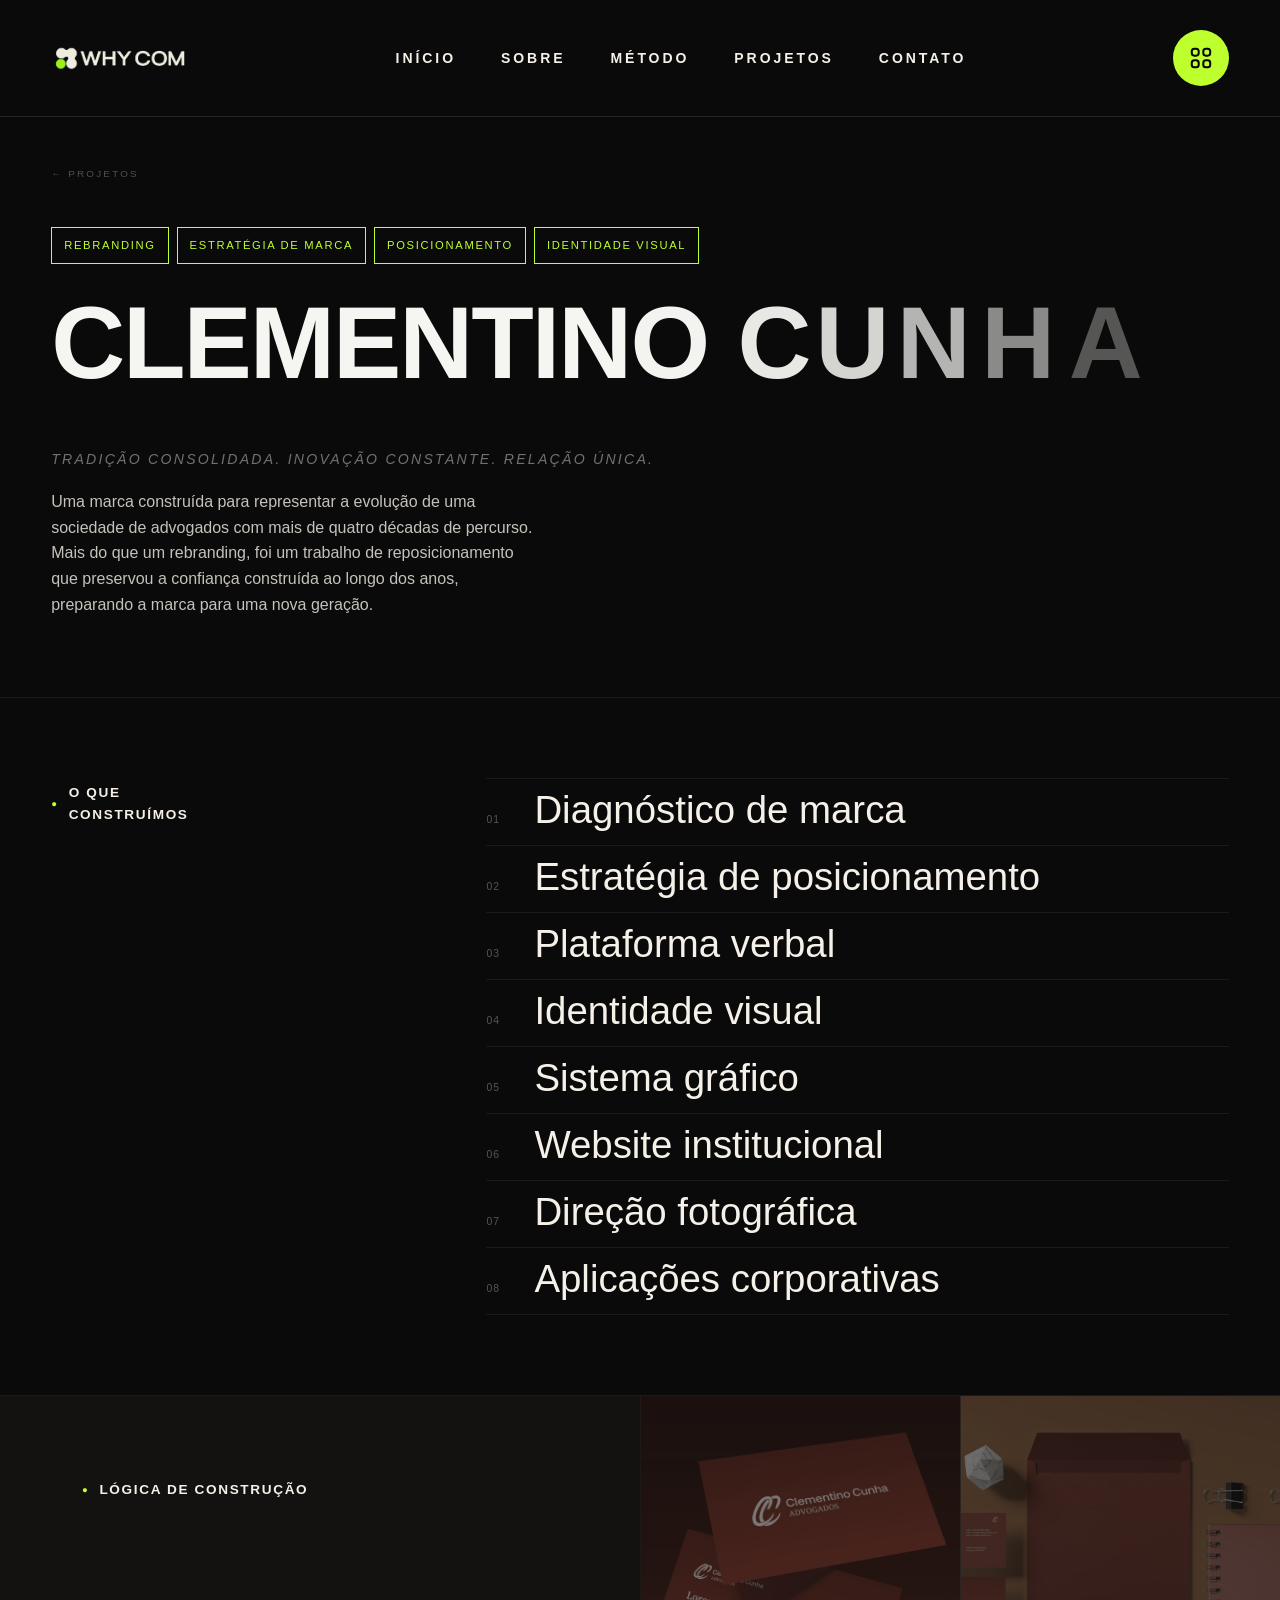
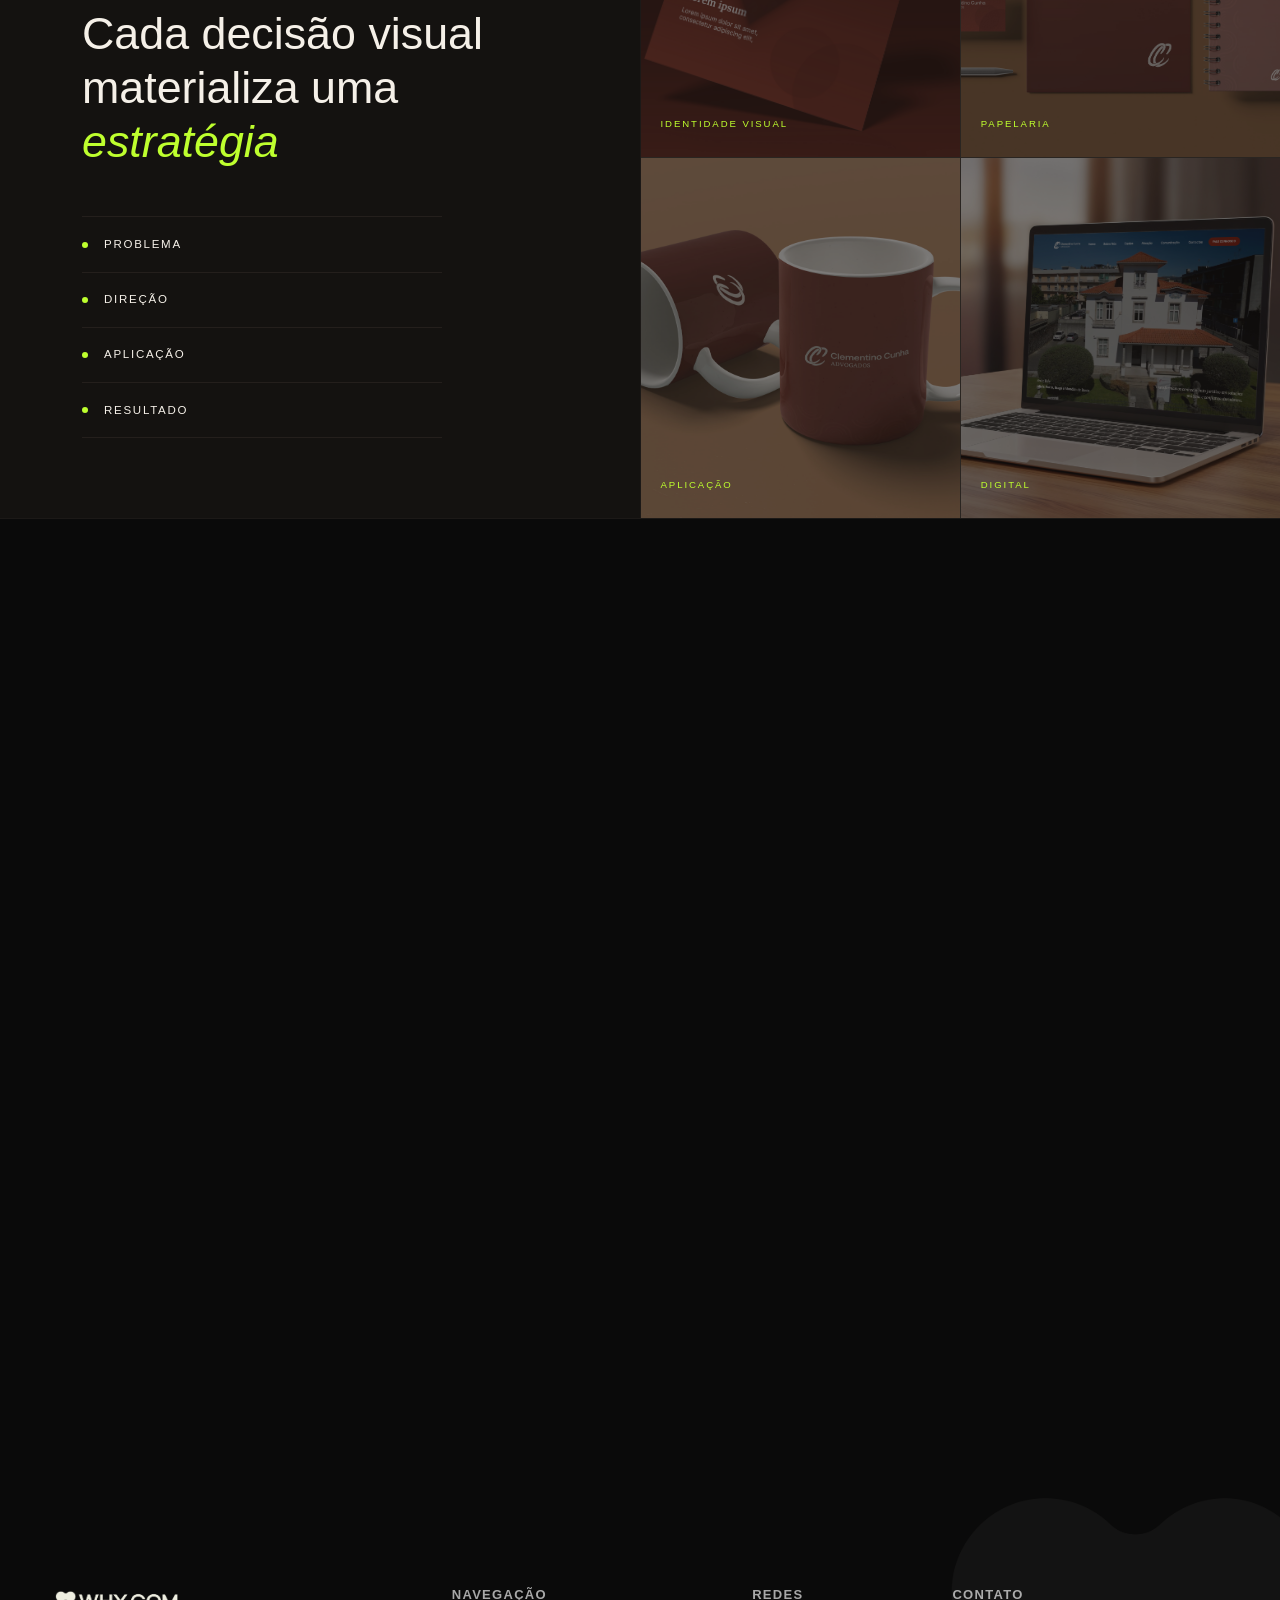
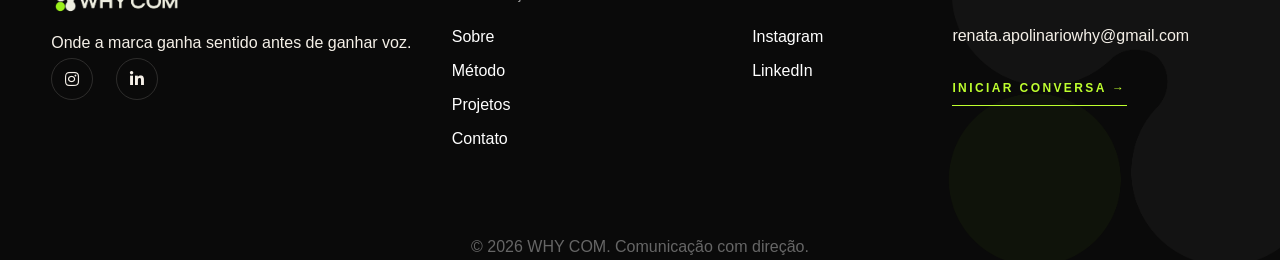
==== ovix-html-package/ovix/clementino-cunha.html @ 482f1620 "Alterações 18.06" ====
<!doctype html>
<html lang="zxx">

<head>
  <meta charset="utf-8">
  <meta http-equiv="x-ua-compatible" content="ie=edge">
  <meta name="description" content="Clementino Cunha Advogados — Rebranding Institucional | WHY COM">
  <meta name="viewport" content="width=device-width, initial-scale=1, shrink-to-fit=no">
  <title>Clementino Cunha Advogados — WHY COM</title>

  <link rel="shortcut icon" href="assets/img/logo/Why-simbolo-5.png" type="images/x-icon"/>

  <link rel="stylesheet" href="assets/css/bootstrap.min.css">
  <link rel="stylesheet" href="assets/css/fontawesome.css">
  <link rel="stylesheet" href="assets/css/animate.css">
  <link rel="stylesheet" href="assets/css/swiper.min.css">
  <link rel="stylesheet" href="assets/css/odometer.css">
  <link rel="stylesheet" href="assets/css/magnific-popup.css">
  <link rel="stylesheet" href="assets/css/main.css">
  <link rel="stylesheet" href="assets/css/cliente.css">
</head>

<body>

<!-- backtotop - start -->
<div class="xb-backtotop">
    <a href="#" class="scroll">
        <i class="far fa-arrow-up"></i>
    </a>
</div>
<!-- backtotop - end -->

<!-- preloader start -->
<div id="xb-loadding" class="xb-loadding-container">
    <div class="xb-loader">
        <div class="xb-loadding-inner">
            <img src="assets/img/logo/Why-simbolo-5.png" alt="">
         </div>
    </div>
</div>
<!-- preloader end -->

<div class="body_wrap">

    <!-- header start -->
    <header id="xb-header-area" class="header-area header-style-one is-sticky">
        <div class="xb-header">
            <div class="container">
                <div class="header__wrap ul_li_between">
                    <div class="header-logo">
                        <a href="index.html"><img src="assets/img/logo/Why-logo-horizontal-4@2x-8.png" alt=""></a>
                    </div>
                    <div class="main-menu__wrap ul_li navbar navbar-expand-lg">
                        <nav class="main-menu collapse navbar-collapse">
                            <ul>
                              <li><a href="index.html"><span>Início</span></a></li>
                              <li><a href="index.html#sobre"><span>Sobre</span></a></li>
                              <li><a href="index.html#metodo"><span>Método</span></a></li>
                              <li><a href="index.html#projetos"><span>Projetos</span></a></li>
                              <li><a href="index.html#contato"><span>Contato</span></a></li>
                            </ul>
                        </nav>
                        <div class="xb-header-wrap">
                            <div class="xb-header-menu">
                                <div class="xb-header-menu-scroll">
                                    <div class="xb-menu-close xb-hide-xl xb-close"></div>
                                    <div class="xb-logo-mobile xb-hide-xl">
                                        <a href="index.html" rel="home"><img src="assets/img/logo/Why-logo-horizontal-4@2x-8.png" alt=""></a></div>
                                    <div class="xb-header-mobile-search xb-hide-xl">
                                        <form role="search" action="#">
                                            <input type="text" placeholder="Search..." name="s" class="search-field">
                                        </form>
                                    </div>
                                    <nav class="xb-header-nav">
                                        <ul class="xb-menu-primary clearfix">
                                            <li class="menu-item"><a href="index.html"><span>Início</span></a></li>
                                            <li class="menu-item"><a href="index.html#sobre"><span>Sobre</span></a></li>
                                            <li class="menu-item"><a href="index.html#metodo"><span>Método</span></a></li>
                                            <li class="menu-item"><a href="index.html#projetos"><span>Projetos</span></a></li>
                                            <li class="menu-item"><a href="index.html#contato"><span>Contato</span></a></li>
                                        </ul>
                                    </nav>
                                </div>
                            </div>
                            <div class="xb-header-menu-backdrop"></div>
                        </div>
                    </div>
                    <div class="side-menu d-none d-lg-block">
                        <a class="burger-menu" href="javascript:void(0);">
                            <img src="assets/img/icon/category.svg" alt="">
                        </a>
                    </div>
                    <div class="header-bar-mobile side-menu d-lg-none">
                        <a class="xb-nav-mobile" href="javascript:void(0);"><img src="assets/img/icon/category.svg" alt=""></a>
                    </div>
                </div>
            </div>
        </div>
    </header>
    <!-- header end -->

    <!-- overlay menu start -->
    <div class="overlay-menu">
        <div class="close">
          <div class="xb-close"></div>
        </div>
        <div class="row overlay-wrap">
          <div class="col-xl-8 col-md-7 left-area">
            <nav>
              <ul>
                <li><a href="index.html">Início</a></li>
                <li><a href="index.html#sobre">Sobre</a></li>
                <li><a href="index.html#metodo">Método</a></li>
                <li><a href="index.html#projetos">Projetos</a></li>
                <li><a href="index.html#contato">Contato</a></li>
              </ul>
            </nav>
          </div>
          <div class="col-xl-4 col-md-5 right-area">
            <ul>
              <li><span class="title">Fale com a WHY COM</span></li>
              <li><a href="mailto:renata.apolinariowhy@gmail.com">renata.apolinariowhy@gmail.com</a></li>
            </ul>
            <ul>
              <li><span class="title">Siga a marca</span></li>
              <li>
                <ul class="social-links">
                  <li><a href="#" target="_blank">Instagram</a></li>
                  <li><a href="#" target="_blank">LinkedIn</a></li>
                </ul>
              </li>
            </ul>
          </div>
        </div>
    </div>
    <!-- overlay menu end -->

    <!-- main area start -->
    <main>

      <!-- ── HERO DO CASE ──────────────────────────────────── -->
      <section class="wc-hero">
        <div class="container">
          <div class="wc-hero__inner">
            <a href="index.html#projetos" class="wc-hero__back wow fadeInUp" data-wow-duration=".6s">
              ← Projetos
            </a>
            <div class="wc-hero__label wow fadeInUp" data-wow-duration=".6s" data-wow-delay="100ms">
              <span class="wc-hero__tag">REBRANDING</span>
              <span class="wc-hero__tag">ESTRATÉGIA DE MARCA</span>
              <span class="wc-hero__tag">POSICIONAMENTO</span>
              <span class="wc-hero__tag">IDENTIDADE VISUAL</span>
            </div>
            <h1 class="wc-hero__title xb-split-text split-in-right">
              CLEMENTINO <span class="wc-hero__title-ghost">CUNHA</span>
            </h1>
            <p class="wc-hero__tagline wow fadeInUp" data-wow-duration=".7s" data-wow-delay="300ms">
              TRADIÇÃO CONSOLIDADA. INOVAÇÃO CONSTANTE. RELAÇÃO ÚNICA.
            </p>
            <p class="wc-hero__text wow fadeInUp" data-wow-duration=".7s" data-wow-delay="400ms">
              Uma marca construída para representar a evolução de uma sociedade&nbsp;de&nbsp;advogados&nbsp;com&nbsp;mais&nbsp;de&nbsp;quatro&nbsp;décadas&nbsp;de&nbsp;percurso.<br>
              Mais do que um rebranding, foi um trabalho de reposicionamento que preservou a confiança construída ao longo dos anos, preparando a marca para uma nova geração.
            </p>
          </div>
        </div>
      </section>

      <!-- ── O QUE ORGANIZAMOS ──────────────────────────────── -->
      <section class="wc-organizado">
        <div class="container">
          <div class="wc-organizado__layout">

            <div class="wc-organizado__label wow fadeInUp" data-wow-duration=".6s">
              <span class="wc-tag">O que<br>construímos</span>
            </div>

            <ul class="wc-organizado__list">
              <li class="wow fadeInUp" data-wow-duration=".6s">
                <span class="wc-list__num">01</span>
                <span class="wc-list__name">Diagnóstico de marca</span>
              </li>
              <li class="wow fadeInUp" data-wow-duration=".6s" data-wow-delay="100ms">
                <span class="wc-list__num">02</span>
                <span class="wc-list__name">Estratégia de posicionamento</span>
              </li>
              <li class="wow fadeInUp" data-wow-duration=".6s" data-wow-delay="150ms">
                <span class="wc-list__num">03</span>
                <span class="wc-list__name">Plataforma verbal</span>
              </li>
              <li class="wow fadeInUp" data-wow-duration=".6s" data-wow-delay="200ms">
                <span class="wc-list__num">04</span>
                <span class="wc-list__name">Identidade visual</span>
              </li>
              <li class="wow fadeInUp" data-wow-duration=".6s" data-wow-delay="250ms">
                <span class="wc-list__num">05</span>
                <span class="wc-list__name">Sistema gráfico</span>
              </li>
              <li class="wow fadeInUp" data-wow-duration=".6s" data-wow-delay="300ms">
                <span class="wc-list__num">06</span>
                <span class="wc-list__name">Website institucional</span>
              </li>
              <li class="wow fadeInUp" data-wow-duration=".6s" data-wow-delay="350ms">
                <span class="wc-list__num">07</span>
                <span class="wc-list__name">Direção fotográfica</span>
              </li>
              <li class="wow fadeInUp" data-wow-duration=".6s" data-wow-delay="400ms">
                <span class="wc-list__num">08</span>
                <span class="wc-list__name">Aplicações corporativas</span>
              </li>
            </ul>

          </div>
        </div>
      </section>

      <!-- ── DIRECTION ──────────────────────────────────────── -->
      <section class="wc-direction">
        <div class="wc-direction__inner">

          <!-- Lado esquerdo: texto + fluxo -->
          <div class="wc-direction__intro wow fadeInUp" data-wow-duration=".7s">
            <div class="wc-direction__intro-pad">
              <span class="wc-tag">Lógica de construção</span>
              <h2 class="wc-direction__headline">
                Cada decisão visual<br>
                materializa uma<br>
                <em>estratégia</em>
              </h2>
              <ul class="wc-flow">
                <li class="wc-flow__step">
                  <span class="wc-flow__dot"></span>
                  Problema
                </li>
                <li class="wc-flow__step">
                  <span class="wc-flow__dot"></span>
                  Direção
                </li>
                <li class="wc-flow__step">
                  <span class="wc-flow__dot"></span>
                  Aplicação
                </li>
                <li class="wc-flow__step">
                  <span class="wc-flow__dot"></span>
                  Resultado
                </li>
              </ul>
            </div>
          </div>

          <!-- Lado direito: grid de 4 células com imagens -->
          <div class="wc-direction__grid wow fadeInUp" data-wow-duration=".8s" data-wow-delay="150ms">
            <div class="wc-direction__cell">
              <img src="assets/clientes/CLEMENTINO CUNHA/identidade.jpg" alt="Identidade visual">
              <span class="wc-direction__cell-label">Identidade visual</span>
            </div>
            <div class="wc-direction__cell">
              <img src="assets/clientes/CLEMENTINO CUNHA/papelaria.jpg" alt="Papelaria">
              <span class="wc-direction__cell-label">Papelaria</span>
            </div>
            <div class="wc-direction__cell">
              <img src="assets/clientes/CLEMENTINO CUNHA/aplicacao.jpg" alt="Aplicação">
              <span class="wc-direction__cell-label">Aplicação</span>
            </div>
            <div class="wc-direction__cell">
              <img src="assets/clientes/CLEMENTINO CUNHA/digital.jpg" alt="Digital">
              <span class="wc-direction__cell-label">Digital</span>
            </div>
          </div>

        </div>
      </section>

      <!-- ── NARRATIVE ───────────────────────────────────────── -->
      <section class="wc-narrative">
        <div class="container">
          <div class="wc-narrative__inner">

            <blockquote class="wc-narrative__quote wc-narrative__quote--hierarquia wow fadeInUp" data-wow-duration=".8s">
              <span class="wc-quote__principal">O desafio não era modernizar uma marca.</span>
              <span class="wc-quote__secundario">
                Era traduzir visualmente a evolução de uma sociedade que cresceu sem perder os&nbsp;valores&nbsp;que&nbsp;a&nbsp;tornaram&nbsp;relevante.
                <span class="wc-quote__verde">A nova identidade foi construída para equilibrar tradição e contemporaneidade.</span>
              </span>
              <cite>Confiança. Proximidade. Continuidade.</cite>
            </blockquote>

            <div class="wc-narrative__meta wow fadeInUp" data-wow-duration=".8s" data-wow-delay="150ms">
              <div class="wc-meta__item">
                <span class="wc-meta__label">Projeto</span>
                <span class="wc-meta__value">Clementino Cunha Advogados</span>
              </div>
              <div class="wc-meta__item">
                <span class="wc-meta__label">Cliente</span>
                <span class="wc-meta__value">Clementino Cunha Advogados</span>
              </div>
              <div class="wc-meta__item">
                <span class="wc-meta__label">Tipologia</span>
                <span class="wc-meta__value">Rebranding Institucional</span>
              </div>
              <div class="wc-meta__item">
                <span class="wc-meta__label">Entregáveis</span>
                <span class="wc-meta__value">Estratégia, identidade,<br>website, aplicações</span>
              </div>
            </div>

          </div>
        </div>
      </section>

      <!-- ── FECHAMENTO ────────────────────────────────────── -->
      <section class="wc-fechamento wow fadeInUp" data-wow-duration=".9s">
        <div class="container">
          <p class="wc-fechamento__frase">
            Algumas marcas mudam para parecer diferentes.<br>
            Outras mudam para representar melhor
            <span class="wc-frase-verde">aquilo que já se tornaram.</span><br>
            Quando a marca evolui na mesma velocidade do negócio,
            a confiança ganha
            <span class="wc-frase-verde">ainda mais força.</span>
          </p>
        </div>
      </section>

    </main>
    <!-- main area end -->

    <!-- footer strt -->
    <footer class="dm-footer pos-rel">
      <div class="dm-footer-line pt-100 pb-80">
        <div class="container">
          <div class="row mt-none-40">

            <div class="col-lg-4 col-md-6 footer-col mt-40">
              <div class="footer-widget">
                <div class="footer-logo">
                  <a href="index.html">
                    <img src="assets/img/logo/Why-logo-horizontal-4@2x-8.png" alt="WHY COM" class="why-footer-logo-img">
                  </a>
                  <p class="why-footer-claim">
                    Onde a marca ganha sentido antes de ganhar voz.
                  </p>
                </div>
                <ul class="why-footer-social mt-40">
                  <li>
                    <a href="#!" target="_blank" aria-label="Instagram">
                      <i class="fab fa-instagram"></i>
                    </a>
                  </li>
                  <li>
                    <a href="#!" target="_blank" aria-label="LinkedIn">
                      <i class="fab fa-linkedin-in"></i>
                    </a>
                  </li>
                </ul>
              </div>
            </div>

            <div class="col-lg-3 col-md-6 footer-col mt-40">
              <div class="footer-widget">
                <h3 class="widget-title">NAVEGAÇÃO</h3>
                <ul class="footer-links">
                  <li><a href="index.html#sobre">Sobre</a></li>
                  <li><a href="index.html#metodo">Método</a></li>
                  <li><a href="index.html#projetos">Projetos</a></li>
                  <li><a href="index.html#contato">Contato</a></li>
                </ul>
              </div>
            </div>

            <div class="col-lg-2 col-md-6 footer-col mt-40">
              <div class="footer-widget">
                <h3 class="widget-title">REDES</h3>
                <ul class="footer-links">
                  <li><a href="#!" target="_blank">Instagram</a></li>
                  <li><a href="#!" target="_blank">LinkedIn</a></li>
                </ul>
              </div>
            </div>

            <div class="col-lg-3 col-md-6 footer-col mt-40">
              <div class="footer-widget">
                <h3 class="widget-title">CONTATO</h3>
                <p style="font-family:'Just Sans',sans-serif;font-weight:300;color:#F5F0E8;line-height:1.8;">
                  renata.apolinariowhy@gmail.com
                </p>
                <a href="mailto:renata.apolinariowhy@gmail.com" class="why-footer-cta-link">
                  Iniciar conversa →
                </a>
              </div>
            </div>

          </div>
        </div>
      </div>

      <div class="container">
        <div class="footer-copyright text-center" style="font-family:'Just Sans',sans-serif;font-weight:300;color:#666;">
          © 2026 WHY COM. Comunicação com direção.
        </div>
      </div>

      <!-- Símbolo decorativo inferior direito -->
      <div class="why-footer-symbol" aria-hidden="true">
        <img src="assets/img/logo/Why-simbolo-5.png" alt="">
      </div>

    </footer>
    <!-- footer end -->

</div>

<!-- jquery include -->
<script src="assets/js/jquery-3.7.1.min.js"></script>
<script src="assets/js/bootstrap.bundle.min.js"></script>
<script src="assets/js/swiper.min.js"></script>
<script src="assets/js/wow.min.js"></script>
<script src="assets/js/gsap.min.js"></script>
<script src="assets/js/ScrollSmoother.min.js"></script>
<script src="assets/js/ScrollTrigger.min.js"></script>
<script src="assets/js/SplitText.min.js"></script>
<script src="assets/js/appear.js"></script>
<script src="assets/js/odometer.min.js"></script>
<script src="assets/js/imagesloaded.pkgd.min.js"></script>
<script src="assets/js/jquery.marquee.min.js"></script>
<script src="assets/js/isotope.pkgd.min.js"></script>
<script src="assets/js/jquery.magnific-popup.min.js"></script>
<script src="assets/js/touchspin.js"></script>
<script src="assets/js/jquery-ui.min.js"></script>
<script src="assets/js/imageRevealHover.js"></script>
<script src="assets/js/TweenMax.min.js"></script>
<script src="assets/js/parallax-scroll.js"></script>
<script src="assets/js/easing.min.js"></script>
<script src="assets/js/scrollspy.js"></script>
<script src="assets/js/ukiyo.min.js"></script>
<script src="assets/js/lenis.js"></script>
<script src="assets/js/moment.min.js"></script>
<script src="assets/js/main.js"></script>


</body>

</html>
---- ovix-html-package/ovix/assets/css/odometer.css ----
.xbo.xbo-auto-theme,
.xbo.xbo-theme-default {
	display: inline-block;
	vertical-align: middle;
	*vertical-align: auto;
	*zoom: 1;
	*display: inline;
	position: relative;
}
.xbo.xbo-auto-theme .xbo-digit,
.xbo.xbo-theme-default .xbo-digit {
	display: inline-block;
	vertical-align: middle;
	*vertical-align: auto;
	*zoom: 1;
	*display: inline;
	position: relative;
}
.xbo.xbo-auto-theme .xbo-digit .xbo-digit-spacer,
.xbo.xbo-theme-default .xbo-digit .xbo-digit-spacer {
	display: inline-block;
	vertical-align: middle;
	*vertical-align: auto;
	*zoom: 1;
	*display: inline;
	visibility: hidden;
}
.xbo.xbo-auto-theme .xbo-digit .xbo-digit-inner,
.xbo.xbo-theme-default .xbo-digit .xbo-digit-inner {
	text-align: left;
	display: block;
	position: absolute;
	top: 0;
	left: 0;
	right: 0;
	bottom: 0;
	overflow: hidden;
}
.xbo.xbo-auto-theme .xbo-digit .xbo-ribbon,
.xbo.xbo-theme-default .xbo-digit .xbo-ribbon {
	display: block;
}
.xbo.xbo-auto-theme .xbo-digit .xbo-ribbon-inner,
.xbo.xbo-theme-default .xbo-digit .xbo-ribbon-inner {
	display: block;
	backface-visibility: hidden;
	-webkit-backface-visibility: hidden;
}
.xbo.xbo-auto-theme .xbo-digit .xbo-value,
.xbo.xbo-theme-default .xbo-digit .xbo-value {
	display: block;
	transform: translateZ(0);
	-webkit-transform: translateZ(0);
}
.xbo.xbo-auto-theme
	.xbo-digit
	.xbo-value.xbo-last-value,
.xbo.xbo-theme-default
	.xbo-digit
	.xbo-value.xbo-last-value {
	position: absolute;
}
.xbo.xbo-auto-theme.xbo-animating-up .xbo-ribbon-inner,
.xbo.xbo-theme-default.xbo-animating-up .xbo-ribbon-inner {
	-webkit-transition: -webkit-transform 2s;
	-moz-transition: -moz-transform 2s;
	-ms-transition: -ms-transform 2s;
	-o-transition: -o-transform 2s;
	transition: transform 2s;
}
.xbo.xbo-auto-theme.xbo-animating-up.xbo-animating
	.xbo-ribbon-inner,
.xbo.xbo-theme-default.xbo-animating-up.xbo-animating
	.xbo-ribbon-inner {
	-webkit-transform: translateY(-100%);
	-moz-transform: translateY(-100%);
	-ms-transform: translateY(-100%);
	-o-transform: translateY(-100%);
	transform: translateY(-100%);
}
.xbo.xbo-auto-theme.xbo-animating-down .xbo-ribbon-inner,
.xbo.xbo-theme-default.xbo-animating-down
	.xbo-ribbon-inner {
	-webkit-transform: translateY(-100%);
	-moz-transform: translateY(-100%);
	-ms-transform: translateY(-100%);
	-o-transform: translateY(-100%);
	transform: translateY(-100%);
}
.xbo.xbo-auto-theme.xbo-animating-down.xbo-animating
	.xbo-ribbon-inner,
.xbo.xbo-theme-default.xbo-animating-down.xbo-animating
	.xbo-ribbon-inner {
	-webkit-transition: -webkit-transform 2s;
	-moz-transition: -moz-transform 2s;
	-ms-transition: -ms-transform 2s;
	-o-transition: -o-transform 2s;
	transition: transform 2s;
	-webkit-transform: translateY(0);
	-moz-transform: translateY(0);
	-ms-transform: translateY(0);
	-o-transform: translateY(0);
	transform: translateY(0);
}

.xbo.xbo-auto-theme,
.xbo.xbo-theme-default {
	line-height: 1.1em;
}
.xbo.xbo-auto-theme .xbo-value,
.xbo.xbo-theme-default .xbo-value {
	text-align: center;
}
---- ovix-html-package/ovix/assets/css/main.css ----
/*-----------------------------------------------------------------------------------

    Project Name: Ovix - Digital Agency Creative Portfolio Template
    Author: XpressBuddy -->> (https://themeforest.net/user/xpressbuddy)
    Support: support@xpressbuddy.com
    Description: Ovix - Digital Agency Creative Portfolio Template
    Developer: Mohammad Wasim Mia -> contact@xpressbuddy.com
    Version: 1.0

-----------------------------------------------------------------------------------

    CSS INDEX
    ===================

	01. Theme default CSS
    02. header
    03. global
    04. hero
    05. about
    06. services
    07. counter
    08. marquee
    09. team
    10. cta
    11. project
    12. award
    13. testimonial
    14. blog
    15. careear
    16. feature
    17. brand
    18. funfact
    19. portfolio
    20. contact
    21. breadcrumb
    22. whyus
    23. career
    24. story
    25. shop
    26. faq
    27. backtotop
    28. mobile-menu
    29. preloader

-----------------------------------------------------------------------------------*/
@font-face {
  font-family: 'Blauer Nue';
  src: url('../fonts/BlauerNue-Thin.otf') format('opentype');
  font-weight: 100;
  font-style: normal;
}
@font-face {
  font-family: 'Blauer Nue';
  src: url('../fonts/BlauerNue-ThinItalic.otf') format('opentype');
  font-weight: 100;
  font-style: italic;
}
@font-face {
  font-family: 'Blauer Nue';
  src: url('../fonts/BlauerNue-ExtraLight.otf') format('opentype');
  font-weight: 200;
  font-style: normal;
}
@font-face {
  font-family: 'Blauer Nue';
  src: url('../fonts/BlauerNue-ExtraLightItalic.otf') format('opentype');
  font-weight: 200;
  font-style: italic;
}
@font-face {
  font-family: 'Blauer Nue';
  src: url('../fonts/BlauerNue-Light.otf') format('opentype');
  font-weight: 300;
  font-style: normal;
}
@font-face {
  font-family: 'Blauer Nue';
  src: url('../fonts/BlauerNue-LightItalic.otf') format('opentype');
  font-weight: 300;
  font-style: italic;
}
@font-face {
  font-family: 'Blauer Nue';
  src: url('../fonts/BlauerNue-Regular.otf') format('opentype');
  font-weight: 400;
  font-style: normal;
}
@font-face {
  font-family: 'Blauer Nue';
  src: url('../fonts/BlauerNue-RegularItalic.otf') format('opentype');
  font-weight: 400;
  font-style: italic;
}
@font-face {
  font-family: 'Blauer Nue';
  src: url('../fonts/BlauerNue-Medium.otf') format('opentype');
  font-weight: 500;
  font-style: normal;
}
@font-face {
  font-family: 'Blauer Nue';
  src: url('../fonts/BlauerNue-MediumItalic.otf') format('opentype');
  font-weight: 500;
  font-style: italic;
}
@font-face {
  font-family: 'Blauer Nue';
  src: url('../fonts/BlauerNue-SemiBold.otf') format('opentype');
  font-weight: 600;
  font-style: normal;
}
@font-face {
  font-family: 'Blauer Nue';
  src: url('../fonts/BlauerNue-SemiBoldItalic.otf') format('opentype');
  font-weight: 600;
  font-style: italic;
}
@font-face {
  font-family: 'Blauer Nue';
  src: url('../fonts/BlauerNue-BoldItalic.otf') format('opentype');
  font-weight: 700;
  font-style: italic;
}
@font-face {
  font-family: 'Blauer Nue';
  src: url('../fonts/BlauerNue-ExtraBold.otf') format('opentype');
  font-weight: 800;
  font-style: normal;
}
@font-face {
  font-family: 'Blauer Nue';
  src: url('../fonts/BlauerNue-ExtraBoldItalic.otf') format('opentype');
  font-weight: 800;
  font-style: italic;
}
@font-face {
  font-family: 'Blauer Nue';
  src: url('../fonts/BlauerNue-Heavy.otf') format('opentype');
  font-weight: 900;
  font-style: normal;
}
@font-face {
  font-family: 'Blauer Nue';
  src: url('../fonts/BlauerNue-HeavyItalic.otf') format('opentype');
  font-weight: 900;
  font-style: italic;
}

@font-face {
  font-family: 'Just Sans';
  src: url('../fonts/JustSans-ExtraLight.otf') format('opentype');
  font-weight: 200;
  font-style: normal;
}
@font-face {
  font-family: 'Just Sans';
  src: url('../fonts/JustSans-Light.otf') format('opentype');
  font-weight: 300;
  font-style: normal;
}
@font-face {
  font-family: 'Just Sans';
  src: url('../fonts/JustSans-Regular.otf') format('opentype');
  font-weight: 400;
  font-style: normal;
}
@font-face {
  font-family: 'Just Sans';
  src: url('../fonts/JustSans-Medium.otf') format('opentype');
  font-weight: 500;
  font-style: normal;
}
@font-face {
  font-family: 'Just Sans';
  src: url('../fonts/JustSans-SemiBold.otf') format('opentype');
  font-weight: 600;
  font-style: normal;
}
@font-face {
  font-family: 'Just Sans';
  src: url('../fonts/JustSans-Bold.otf') format('opentype');
  font-weight: 700;
  font-style: normal;
}
@font-face {
  font-family: 'Just Sans';
  src: url('../fonts/JustSans-ExtraBold.otf') format('opentype');
  font-weight: 800;
  font-style: normal;
}
:root {
  --color-primary: #BEFF2E;
  --color-dark: #0A0A0A;
  --color-light: #F5F0E8;
  --color-purple: #2D1B5E;
  --font-heading: 'Blauer Nue', sans-serif;
  --font-body: 'Just Sans', sans-serif;
  --color-heading: #131217;
  --xb-track-color: #16171B;
  --color-white: #fff;
  --color-black: #000;
  --color-default: #A8A8A8;
  --color-gray: #F8F8F8;
  --color-border: #EFF5F8;
  --easing: cubic-bezier(0.67, 0.04, 0.3, 0.91); }

/* reset css start */
:root {
  scroll-behavior: auto; }

.container {
  max-width: 1320px;
  padding-left: 40px;
  padding-right: 40px; }

@media (max-width: 991px) {
  .container {
    padding-left: 28px;
    padding-right: 28px; } }

@media (max-width: 767px) {
  .container {
    padding-left: 20px;
    padding-right: 20px; } }

html {
  scroll-behavior: smooth; }

body {
  padding: 0;
  margin: 0;
  font-weight: 400;
  position: relative;
  font-family: 'Just Sans', sans-serif;
  font-size: 16px;
  line-height: 27px;
  color: #F5F0E8;
  background-color: #0A0A0A;
  scrollbar-color: var(--color-primary) var(--xb-track-color);
  scrollbar-width: thin; }

body::-webkit-scrollbar {
  width: 7px; }

body::-webkit-scrollbar-track {
  background: var(--xb-track-color);
  border-radius: 10px; }

body::-webkit-scrollbar-thumb {
  background: var(--color-primary);
  border-radius: 10px; }

img {
  max-width: 100%;
  height: auto; }

ul {
  margin: 0px;
  padding: 0px; }

button {
  cursor: pointer; }

*:focus {
  outline: none; }

button {
  border: none;
  -webkit-transition: 0.3s;
  -o-transition: 0.3s;
  transition: 0.3s; }

button:focus {
  outline: none; }

a {
  text-decoration: none; }
  a:hover {
    color: inherit; }

select {
  height: 55px;
  -webkit-appearance: none;
  -moz-appearance: none;
  appearance: none;
  background-image: url(../img/icon/select-arrow.png);
  background-position: calc(100% - 10px) 50%;
  background-repeat: no-repeat;
  padding-right: 20px;
  background-color: transparent;
  border: 0; }

input[type="text"], input[type="password"], input[type="email"], input[type="tel"], form select, textarea {
  width: 100%;
  height: 75px;
  border-radius: 0;
  padding: 24px 20px;
  border: 0;
  -webkit-transition: 0.3s;
  -o-transition: 0.3s;
  transition: 0.3s;
  color: var(--color-white);
  font-weight: 500; }
  input[type="text"]::-webkit-input-placeholder, input[type="password"]::-webkit-input-placeholder, input[type="email"]::-webkit-input-placeholder, input[type="tel"]::-webkit-input-placeholder, form select::-webkit-input-placeholder, textarea::-webkit-input-placeholder {
    color: #888686;
    opacity: 1; }
  input[type="text"]::-moz-placeholder, input[type="password"]::-moz-placeholder, input[type="email"]::-moz-placeholder, input[type="tel"]::-moz-placeholder, form select::-moz-placeholder, textarea::-moz-placeholder {
    color: #888686;
    opacity: 1; }
  input[type="text"]:-ms-input-placeholder, input[type="password"]:-ms-input-placeholder, input[type="email"]:-ms-input-placeholder, input[type="tel"]:-ms-input-placeholder, form select:-ms-input-placeholder, textarea:-ms-input-placeholder {
    color: #888686;
    opacity: 1; }
  input[type="text"]:-moz-placeholder, input[type="password"]:-moz-placeholder, input[type="email"]:-moz-placeholder, input[type="tel"]:-moz-placeholder, form select:-moz-placeholder, textarea:-moz-placeholder {
    color: #888686;
    opacity: 1; }

textarea {
  height: 100px; }

button {
  border: 0; }

table {
  width: 100%; }

p, li, span {
  margin-bottom: 0; }

/* reset css end */
/* global css start */
.nice-select {
  background-color: transparent;
  height: 75px;
  line-height: 73px;
  min-height: 70px;
  padding: 0 20px;
  width: 100%;
  padding: 0 46px;
  margin-bottom: 20px;
  background-color: #F3F4F5;
  border: 0;
  font-size: 16px; }
  .nice-select::after {
    border-bottom: 1.9px solid #B1B4BA;
    border-right: 1.9px solid #B1B4BA;
    height: 6px;
    right: 20px;
    width: 6px; }
  .nice-select .option:hover,
  .nice-select .option.focus,
  .nice-select .option.selected.focus {
    background-color: #F3F4F5; }
  .nice-select .list {
    width: 100%; }
    .nice-select .list li {
      margin-right: 0 !important; }
    .nice-select .list .option {
      color: var(--color-dark);
      font-weight: 500; }
      .nice-select .list .option.selected {
        font-weight: 600; }
      .nice-select .list .option.selected, .nice-select .list .option:hover {
        border: none !important; }

/* global css end */
.body_wrap {
  position: relative;
  overflow: hidden; }

.bg_img {
  background-position: center center;
  background-size: cover;
  background-repeat: no-repeat;
  width: 100%;
  height: 100%; }

.footer-bg {
  background-color: #04060A; }

.black-bg {
  background: var(--color-black); }

.gray-bg {
  background-color: var(--color-gray); }

.gray-bg-2 {
  background-color: var(--color-gray-2); }

.dark-bg {
  background-color: var(--color-dark); }

.white {
  color: var(--color-white); }

.pos-rel {
  position: relative; }

.pos-absolute {
  position: absolute; }

.f-right {
  float: right; }

.border-effect a, .border-effect-2 a {
  display: inline !important;
  width: 100%;
  background-repeat: no-repeat;
  background-position-y: -2px;
  background-image: linear-gradient(transparent calc(100% - 2px), currentColor 1px);
  -webkit-transition: 0.6s cubic-bezier(0.215, 0.61, 0.355, 1);
  -o-transition: 0.6s cubic-bezier(0.215, 0.61, 0.355, 1);
  transition: 0.6s cubic-bezier(0.215, 0.61, 0.355, 1);
  background-size: 0 100%;
  -webkit-backface-visibility: hidden;
  backface-visibility: hidden; }
  .border-effect a:hover, .border-effect-2 a:hover {
    background-size: 100% 100%;
    color: inherit; }

.border-effect-2 a {
  background-image: linear-gradient(transparent calc(100% - 1px), currentColor 1px); }

.btn-video {
  width: 88px;
  height: 88px;
  border-radius: 50%;
  -webkit-border-radius: 50%;
  -moz-border-radius: 50%;
  -ms-border-radius: 50%;
  -o-border-radius: 50%;
  display: flex;
  align-items: center;
  justify-content: center;
  font-size: 22px;
  color: var(--color-primary);
  position: relative;
  background-color: var(--color-white); }
  @media (max-width: 767px) {
    .btn-video {
      width: 70px;
      height: 70px;
      font-size: 18px; } }
  .btn-video:hover {
    color: var(--color-primary); }
  .btn-video::before {
    content: "";
    position: absolute;
    z-index: 0;
    left: 0;
    top: 0;
    display: block;
    width: 100%;
    height: 100%;
    background-color: var(--color-white);
    border-radius: 50%;
    animation: pulse-border 1500ms ease-out infinite;
    -webkit-animation: pulse-border 1500ms ease-out infinite;
    z-index: -2; }

.btn-video-center {
  position: absolute;
  top: 50%;
  left: 50%;
  -webkit-transform: translate(-50%, -50%);
  -ms-transform: translate(-50%, -50%);
  transform: translate(-50%, -50%); }

.border_effect a {
  display: inline !important;
  width: 100%;
  background-repeat: no-repeat;
  background-position-y: -2px;
  background-image: linear-gradient(transparent calc(100% - 2px), currentColor 1px);
  transition: 0.6s cubic-bezier(0.215, 0.61, 0.355, 1);
  background-size: 0 100%;
  -webkit-backface-visibility: hidden;
  backface-visibility: hidden; }
  .border_effect a:hover {
    background-size: 100% 100%;
    color: inherit; }

@media (max-width: 991px) {
  .tx-col-md-6 {
    width: 50%; } }
@media (max-width: 767px) {
  .tx-col-md-6 {
    width: 100%; } }

.xb-close {
  background: rgba(0, 0, 0, 0.04);
  border: 9px solid transparent;
  color: #777;
  width: 36px;
  height: 36px;
  display: inline-flex;
  justify-content: center;
  align-items: center;
  cursor: pointer;
  position: relative; }
  .xb-close::before, .xb-close::after {
    content: '';
    position: absolute;
    height: 2px;
    width: 100%;
    top: 50%;
    left: 0;
    margin-top: -1px;
    transform-origin: 50% 50%;
    -webkit-transition: all 0.25s cubic-bezier(0.645, 0.045, 0.355, 1);
    -khtml-transition: all 0.25s cubic-bezier(0.645, 0.045, 0.355, 1);
    -moz-transition: all 0.25s cubic-bezier(0.645, 0.045, 0.355, 1);
    -ms-transition: all 0.25s cubic-bezier(0.645, 0.045, 0.355, 1);
    -o-transition: all 0.25s cubic-bezier(0.645, 0.045, 0.355, 1);
    transition: all 0.25s cubic-bezier(0.645, 0.045, 0.355, 1);
    background-color: #1b1b1b; }
  .xb-close::before {
    -webkit-transform: rotate(45deg);
    -khtml-transform: rotate(45deg);
    -moz-transform: rotate(45deg);
    -ms-transform: rotate(45deg);
    -o-transform: rotate(45deg);
    transform: rotate(45deg); }
  .xb-close::after {
    -webkit-transform: rotate(-45deg);
    -khtml-transform: rotate(-45deg);
    -moz-transform: rotate(-45deg);
    -ms-transform: rotate(-45deg);
    -o-transform: rotate(-45deg);
    transform: rotate(-45deg); }
  .xb-close:hover::before, .xb-close:hover::after {
    -webkit-transform: rotate(0);
    -khtml-transform: rotate(0);
    -moz-transform: rotate(0);
    -ms-transform: rotate(0);
    -o-transform: rotate(0);
    transform: rotate(0); }

/* order & unorder list reset - start */
.ul_li, .ul_li_right, .ul_li_center, .ul_li_between {
  margin: 0px;
  padding: 0px;
  display: flex;
  flex-wrap: wrap;
  align-items: center; }

.ul_li > li, .ul_li_right > li, .ul_li_center > li, .ul_li_between > li {
  float: left;
  list-style: none;
  display: inline-block; }

.ul_li {
  justify-content: flex-start; }

.ul_li_center {
  justify-content: center; }

.ul_li_right {
  justify-content: flex-end; }

.ul_li_between {
  justify-content: space-between; }

.ul_li_block {
  margin: 0px;
  padding: 0px;
  display: block; }

.ul_li_block > li {
  display: block;
  list-style: none; }

.flex-1 {
  flex: 1; }

.color-black {
  color: var(--color-black); }

.pagination_wrap ul {
  display: flex;
  flex-wrap: wrap;
  justify-content: center;
  margin: -5px;
  list-style: none; }
  .pagination_wrap ul li {
    padding: 5px; }
    .pagination_wrap ul li a {
      height: 48px;
      width: 48px;
      display: flex;
      align-items: center;
      justify-content: center;
      font-size: 16px;
      font-weight: 700;
      color: #11142D;
      background-color: #E4E4E4;
      -webkit-transition: all 0.3s ease-out 0s;
      -o-transition: all 0.3s ease-out 0s;
      transition: all 0.3s ease-out 0s;
      z-index: 1;
      overflow: hidden;
      border-radius: 16px;
      -webkit-border-radius: 16px;
      -moz-border-radius: 16px;
      -ms-border-radius: 16px;
      -o-border-radius: 16px; }
      @media (max-width: 767px) {
        .pagination_wrap ul li a {
          height: 40px;
          width: 40px;
          font-size: 15px; } }
      .pagination_wrap ul li a.current_page, .pagination_wrap ul li a:hover {
        background-color: var(--color-primary); }
      .pagination_wrap ul li a.pagination-next {
        background-color: #1B1D21;
        padding: 12px 15px;
        min-width: 94px;
        color: var(--color-white); }
        .pagination_wrap ul li a.pagination-next:hover {
          background-color: var(--color-primary);
          color: #11142D; }

.mr-none-60 {
  margin-right: -60px; }

.ml-none-60 {
  margin-left: -60px; }

.pb-8 {
  padding-bottom: 8px; }

/*--
    - Margin & Padding
-----------------------------------------*/
/*-- Margin Top --*/
.mt-none-5 {
  margin-top: -5px; }

.mt-none-10 {
  margin-top: -10px; }

.mt-none-15 {
  margin-top: -15px; }

.mt-none-20 {
  margin-top: -20px; }

.mt-none-25 {
  margin-top: -25px; }

.mt-none-30 {
  margin-top: -30px; }

.mt-none-35 {
  margin-top: -35px; }

.mt-none-40 {
  margin-top: -40px; }

.mt-none-45 {
  margin-top: -45px; }

.mt-none-50 {
  margin-top: -50px; }

.mt-none-55 {
  margin-top: -55px; }

.mt-none-60 {
  margin-top: -60px; }

.mt-none-65 {
  margin-top: -65px; }

.mt-none-70 {
  margin-top: -70px; }

.mt-none-75 {
  margin-top: -75px; }

.mt-none-80 {
  margin-top: -80px; }

.mt-none-85 {
  margin-top: -85px; }

.mt-none-90 {
  margin-top: -90px; }

.mt-none-95 {
  margin-top: -95px; }

.mt-none-100 {
  margin-top: -100px; }

/*-- Margin Top --*/
.mt-5 {
  margin-top: 5px; }

.mt-10 {
  margin-top: 10px; }

.mt-15 {
  margin-top: 15px; }

.mt-20 {
  margin-top: 20px; }

.mt-25 {
  margin-top: 25px; }

.mt-30 {
  margin-top: 30px; }

.mt-35 {
  margin-top: 35px; }

.mt-40 {
  margin-top: 40px; }

.mt-45 {
  margin-top: 45px; }

.mt-50 {
  margin-top: 50px; }

.mt-55 {
  margin-top: 55px; }

.mt-60 {
  margin-top: 60px; }

.mt-65 {
  margin-top: 65px; }

.mt-70 {
  margin-top: 70px; }

.mt-75 {
  margin-top: 75px; }

.mt-80 {
  margin-top: 80px; }

.mt-85 {
  margin-top: 85px; }

.mt-90 {
  margin-top: 90px; }

.mt-95 {
  margin-top: 95px; }

.mt-100 {
  margin-top: 100px; }

.mt-105 {
  margin-top: 105px; }

.mt-110 {
  margin-top: 110px; }

.mt-115 {
  margin-top: 115px; }

.mt-120 {
  margin-top: 120px; }

.mt-125 {
  margin-top: 125px; }

.mt-130 {
  margin-top: 130px; }

.mt-135 {
  margin-top: 135px; }

.mt-140 {
  margin-top: 140px; }

.mt-145 {
  margin-top: 145px; }

.mt-150 {
  margin-top: 150px; }

.mt-155 {
  margin-top: 155px; }

.mt-160 {
  margin-top: 160px; }

.mt-165 {
  margin-top: 165px; }

.mt-170 {
  margin-top: 170px; }

.mt-175 {
  margin-top: 175px; }

.mt-180 {
  margin-top: 180px; }

.mt-185 {
  margin-top: 185px; }

.mt-190 {
  margin-top: 190px; }

.mt-195 {
  margin-top: 195px; }

.mt-200 {
  margin-top: 200px; }

/*-- Margin Bottom --*/
.mb-5 {
  margin-bottom: 5px; }

.mb-10 {
  margin-bottom: 10px; }

.mb-15 {
  margin-bottom: 15px; }

.mb-20 {
  margin-bottom: 20px; }

.mb-25 {
  margin-bottom: 25px; }

.mb-30 {
  margin-bottom: 30px; }

.mb-35 {
  margin-bottom: 35px; }

.mb-40 {
  margin-bottom: 40px; }

.mb-45 {
  margin-bottom: 45px; }

.mb-50 {
  margin-bottom: 50px; }

.mb-55 {
  margin-bottom: 55px; }

.mb-60 {
  margin-bottom: 60px; }

.mb-65 {
  margin-bottom: 65px; }

.mb-70 {
  margin-bottom: 70px; }

.mb-75 {
  margin-bottom: 75px; }

.mb-80 {
  margin-bottom: 80px; }

.mb-85 {
  margin-bottom: 85px; }

.mb-90 {
  margin-bottom: 90px; }

.mb-95 {
  margin-bottom: 95px; }

.mb-100 {
  margin-bottom: 100px; }

.mb-105 {
  margin-bottom: 105px; }

.mb-110 {
  margin-bottom: 110px; }

.mb-115 {
  margin-bottom: 115px; }

.mb-120 {
  margin-bottom: 120px; }

.mb-125 {
  margin-bottom: 125px; }

.mb-130 {
  margin-bottom: 130px; }

.mb-135 {
  margin-bottom: 135px; }

.mb-140 {
  margin-bottom: 140px; }

.mb-145 {
  margin-bottom: 145px; }

.mb-150 {
  margin-bottom: 150px; }

.mb-155 {
  margin-bottom: 155px; }

.mb-160 {
  margin-bottom: 160px; }

.mb-165 {
  margin-bottom: 165px; }

.mb-170 {
  margin-bottom: 170px; }

.mb-175 {
  margin-bottom: 175px; }

.mb-180 {
  margin-bottom: 180px; }

.mb-185 {
  margin-bottom: 185px; }

.mb-190 {
  margin-bottom: 190px; }

.mb-195 {
  margin-bottom: 195px; }

.mb-200 {
  margin-bottom: 200px; }

/*-- Margin Left --*/
.ml-5 {
  margin-left: 5px; }

.ml-10 {
  margin-left: 10px; }

.ml-15 {
  margin-left: 15px; }

.ml-20 {
  margin-left: 20px; }

.ml-25 {
  margin-left: 25px; }

.ml-30 {
  margin-left: 30px; }

.ml-35 {
  margin-left: 35px; }

.ml-40 {
  margin-left: 40px; }

.ml-45 {
  margin-left: 45px; }

.ml-50 {
  margin-left: 50px; }

.ml-55 {
  margin-left: 55px; }

.ml-60 {
  margin-left: 60px; }

.ml-65 {
  margin-left: 65px; }

.ml-70 {
  margin-left: 70px; }

.ml-75 {
  margin-left: 75px; }

.ml-80 {
  margin-left: 80px; }

.ml-85 {
  margin-left: 85px; }

.ml-90 {
  margin-left: 90px; }

.ml-95 {
  margin-left: 95px; }

.ml-100 {
  margin-left: 100px; }

.ml-105 {
  margin-left: 105px; }

.ml-110 {
  margin-left: 110px; }

.ml-115 {
  margin-left: 115px; }

.ml-120 {
  margin-left: 120px; }

.ml-125 {
  margin-left: 125px; }

.ml-130 {
  margin-left: 130px; }

.ml-135 {
  margin-left: 135px; }

.ml-140 {
  margin-left: 140px; }

.ml-145 {
  margin-left: 145px; }

.ml-150 {
  margin-left: 150px; }

.ml-155 {
  margin-left: 155px; }

.ml-160 {
  margin-left: 160px; }

.ml-165 {
  margin-left: 165px; }

.ml-170 {
  margin-left: 170px; }

.ml-175 {
  margin-left: 175px; }

.ml-180 {
  margin-left: 180px; }

.ml-185 {
  margin-left: 185px; }

.ml-190 {
  margin-left: 190px; }

.ml-195 {
  margin-left: 195px; }

.ml-200 {
  margin-left: 200px; }

/*-- Margin Right --*/
.mr-5 {
  margin-right: 5px; }

.mr-10 {
  margin-right: 10px; }

.mr-15 {
  margin-right: 15px; }

.mr-20 {
  margin-right: 20px; }

.mr-25 {
  margin-right: 25px; }

.mr-30 {
  margin-right: 30px; }

.mr-35 {
  margin-right: 35px; }

.mr-40 {
  margin-right: 40px; }

.mr-45 {
  margin-right: 45px; }

.mr-50 {
  margin-right: 50px; }

.mr-55 {
  margin-right: 55px; }

.mr-60 {
  margin-right: 60px; }

.mr-65 {
  margin-right: 65px; }

.mr-70 {
  margin-right: 70px; }

.mr-75 {
  margin-right: 75px; }

.mr-80 {
  margin-right: 80px; }

.mr-85 {
  margin-right: 85px; }

.mr-90 {
  margin-right: 90px; }

.mr-95 {
  margin-right: 95px; }

.mr-100 {
  margin-right: 100px; }

.mr-105 {
  margin-right: 105px; }

.mr-110 {
  margin-right: 110px; }

.mr-115 {
  margin-right: 115px; }

.mr-120 {
  margin-right: 120px; }

.mr-125 {
  margin-right: 125px; }

.mr-130 {
  margin-right: 130px; }

.mr-135 {
  margin-right: 135px; }

.mr-140 {
  margin-right: 140px; }

.mr-145 {
  margin-right: 145px; }

.mr-150 {
  margin-right: 150px; }

.mr-155 {
  margin-right: 155px; }

.mr-160 {
  margin-right: 160px; }

.mr-165 {
  margin-right: 165px; }

.mr-170 {
  margin-right: 170px; }

.mr-175 {
  margin-right: 175px; }

.mr-180 {
  margin-right: 180px; }

.mr-185 {
  margin-right: 185px; }

.mr-190 {
  margin-right: 190px; }

.mr-195 {
  margin-right: 195px; }

.mr-200 {
  margin-right: 200px; }

/*-- Padding Top --*/
.pt-5 {
  padding-top: 5px; }

.pt-10 {
  padding-top: 10px; }

.pt-15 {
  padding-top: 15px; }

.pt-20 {
  padding-top: 20px; }

.pt-25 {
  padding-top: 25px; }

.pt-30 {
  padding-top: 30px; }

.pt-35 {
  padding-top: 35px; }

.pt-40 {
  padding-top: 40px; }

.pt-45 {
  padding-top: 45px; }

.pt-50 {
  padding-top: 50px; }

.pt-55 {
  padding-top: 55px; }

.pt-60 {
  padding-top: 60px; }

.pt-65 {
  padding-top: 65px; }

.pt-70 {
  padding-top: 70px; }

.pt-75 {
  padding-top: 75px; }

.pt-80 {
  padding-top: 80px; }

.pt-85 {
  padding-top: 85px; }

.pt-90 {
  padding-top: 90px; }

.pt-95 {
  padding-top: 95px; }

.pt-100 {
  padding-top: 100px; }

.pt-105 {
  padding-top: 105px; }

.pt-110 {
  padding-top: 110px; }

.pt-115 {
  padding-top: 115px; }

.pt-120 {
  padding-top: 120px; }

.pt-125 {
  padding-top: 125px; }

.pt-130 {
  padding-top: 130px; }

.pt-135 {
  padding-top: 135px; }

.pt-140 {
  padding-top: 140px; }

.pt-145 {
  padding-top: 145px; }

.pt-150 {
  padding-top: 150px; }

.pt-155 {
  padding-top: 155px; }

.pt-160 {
  padding-top: 160px; }

.pt-165 {
  padding-top: 165px; }

.pt-170 {
  padding-top: 170px; }

.pt-175 {
  padding-top: 175px; }

.pt-180 {
  padding-top: 180px; }

.pt-185 {
  padding-top: 185px; }

.pt-190 {
  padding-top: 190px; }

.pt-195 {
  padding-top: 195px; }

.pt-200 {
  padding-top: 200px; }

/*-- Padding Bottom --*/
.pb-5 {
  padding-bottom: 5px; }

.pb-10 {
  padding-bottom: 10px; }

.pb-15 {
  padding-bottom: 15px; }

.pb-20 {
  padding-bottom: 20px; }

.pb-25 {
  padding-bottom: 25px; }

.pb-30 {
  padding-bottom: 30px; }

.pb-35 {
  padding-bottom: 35px; }

.pb-40 {
  padding-bottom: 40px; }

.pb-45 {
  padding-bottom: 45px; }

.pb-50 {
  padding-bottom: 50px; }

.pb-55 {
  padding-bottom: 55px; }

.pb-60 {
  padding-bottom: 60px; }

.pb-65 {
  padding-bottom: 65px; }

.pb-70 {
  padding-bottom: 70px; }

.pb-75 {
  padding-bottom: 75px; }

.pb-80 {
  padding-bottom: 80px; }

.pb-85 {
  padding-bottom: 85px; }

.pb-90 {
  padding-bottom: 90px; }

.pb-95 {
  padding-bottom: 95px; }

.pb-100 {
  padding-bottom: 100px; }

.pb-105 {
  padding-bottom: 105px; }

.pb-110 {
  padding-bottom: 110px; }

.pb-115 {
  padding-bottom: 115px; }

.pb-120 {
  padding-bottom: 120px; }

.pb-125 {
  padding-bottom: 125px; }

.pb-130 {
  padding-bottom: 130px; }

.pb-135 {
  padding-bottom: 135px; }

.pb-140 {
  padding-bottom: 140px; }

.pb-145 {
  padding-bottom: 145px; }

.pb-150 {
  padding-bottom: 150px; }

.pb-155 {
  padding-bottom: 155px; }

.pb-160 {
  padding-bottom: 160px; }

.pb-165 {
  padding-bottom: 165px; }

.pb-170 {
  padding-bottom: 170px; }

.pb-175 {
  padding-bottom: 175px; }

.pb-180 {
  padding-bottom: 180px; }

.pb-185 {
  padding-bottom: 185px; }

.pb-190 {
  padding-bottom: 190px; }

.pb-195 {
  padding-bottom: 195px; }

.pb-200 {
  padding-bottom: 200px; }

/*-- Padding Left --*/
.pl-5 {
  padding-left: 5px; }

.pl-10 {
  padding-left: 10px; }

.pl-15 {
  padding-left: 15px; }

.pl-20 {
  padding-left: 20px; }

.pl-25 {
  padding-left: 25px; }

.pl-30 {
  padding-left: 30px; }

.pl-35 {
  padding-left: 35px; }

.pl-40 {
  padding-left: 40px; }

.pl-45 {
  padding-left: 45px; }

.pl-50 {
  padding-left: 50px; }

.pl-55 {
  padding-left: 55px; }

.pl-60 {
  padding-left: 60px; }

.pl-65 {
  padding-left: 65px; }

.pl-70 {
  padding-left: 70px; }

.pl-75 {
  padding-left: 75px; }

.pl-80 {
  padding-left: 80px; }

.pl-85 {
  padding-left: 85px; }

.pl-90 {
  padding-left: 90px; }

.pl-95 {
  padding-left: 95px; }

.pl-100 {
  padding-left: 100px; }

.pl-105 {
  padding-left: 105px; }

.pl-110 {
  padding-left: 110px; }

.pl-115 {
  padding-left: 115px; }

.pl-120 {
  padding-left: 120px; }

.pl-125 {
  padding-left: 125px; }

.pl-130 {
  padding-left: 130px; }

.pl-135 {
  padding-left: 135px; }

.pl-140 {
  padding-left: 140px; }

.pl-145 {
  padding-left: 145px; }

.pl-150 {
  padding-left: 150px; }

.pl-155 {
  padding-left: 155px; }

.pl-160 {
  padding-left: 160px; }

.pl-165 {
  padding-left: 165px; }

.pl-170 {
  padding-left: 170px; }

.pl-175 {
  padding-left: 175px; }

.pl-180 {
  padding-left: 180px; }

.pl-185 {
  padding-left: 185px; }

.pl-190 {
  padding-left: 190px; }

.pl-195 {
  padding-left: 195px; }

.pl-200 {
  padding-left: 200px; }

/*-- Padding Right --*/
.pr-5 {
  padding-right: 5px; }

.pr-10 {
  padding-right: 10px; }

.pr-15 {
  padding-right: 15px; }

.pr-20 {
  padding-right: 20px; }

.pr-25 {
  padding-right: 25px; }

.pr-30 {
  padding-right: 30px; }

.pr-35 {
  padding-right: 35px; }

.pr-40 {
  padding-right: 40px; }

.pr-45 {
  padding-right: 45px; }

.pr-50 {
  padding-right: 50px; }

.pr-55 {
  padding-right: 55px; }

.pr-60 {
  padding-right: 60px; }

.pr-65 {
  padding-right: 65px; }

.pr-70 {
  padding-right: 70px; }

.pr-75 {
  padding-right: 75px; }

.pr-80 {
  padding-right: 80px; }

.pr-85 {
  padding-right: 85px; }

.pr-90 {
  padding-right: 90px; }

.pr-95 {
  padding-right: 95px; }

.pr-100 {
  padding-right: 100px; }

.pr-105 {
  padding-right: 105px; }

.pr-110 {
  padding-right: 110px; }

.pr-115 {
  padding-right: 115px; }

.pr-120 {
  padding-right: 120px; }

.pr-125 {
  padding-right: 125px; }

.pr-130 {
  padding-right: 130px; }

.pr-135 {
  padding-right: 135px; }

.pr-140 {
  padding-right: 140px; }

.pr-145 {
  padding-right: 145px; }

.pr-150 {
  padding-right: 150px; }

.pr-155 {
  padding-right: 155px; }

.pr-160 {
  padding-right: 160px; }

.pr-165 {
  padding-right: 165px; }

.pr-170 {
  padding-right: 170px; }

.pr-175 {
  padding-right: 175px; }

.pr-180 {
  padding-right: 180px; }

.pr-185 {
  padding-right: 185px; }

.pr-190 {
  padding-right: 190px; }

.pr-195 {
  padding-right: 195px; }

.pr-200 {
  padding-right: 200px; }

/* typography css start */
h1, h2, h3, h4, h5, h6 {
  margin: 0;
  line-height: 1.3;
  color: var(--color-white);
  font-weight: 400;
  font-family: var(--font-heading); }

h2 {
  font-size: 32px; }

h3 {
  font-size: 22px; }

h4 {
  font-size: 20px; }

h5 {
  font-size: 18px; }

h6 {
  font-size: 16px; }

/* typography css end */
@-webkit-keyframes jump {
  0% {
    -webkit-transform: translate3d(0, 0, 0);
    transform: translate3d(0, 0, 0); }
  40% {
    -webkit-transform: translate3d(0, 50%, 0);
    transform: translate3d(0, 50%, 0); }
  100% {
    -webkit-transform: translate3d(0, 0, 0);
    transform: translate3d(0, 0, 0); } }
@keyframes jump {
  0% {
    -webkit-transform: translate3d(0, 0, 0);
    transform: translate3d(0, 0, 0); }
  40% {
    -webkit-transform: translate3d(0, 50%, 0);
    transform: translate3d(0, 50%, 0); }
  100% {
    -webkit-transform: translate3d(0, 0, 0);
    transform: translate3d(0, 0, 0); } }
@-webkit-keyframes rotated {
  0% {
    -webkit-transform: rotate(0);
    transform: rotate(0); }
  100% {
    -webkit-transform: rotate(360deg);
    transform: rotate(360deg); } }
@keyframes rotated {
  0% {
    -webkit-transform: rotate(0);
    transform: rotate(0); }
  100% {
    -webkit-transform: rotate(360deg);
    transform: rotate(360deg); } }
@-webkit-keyframes rotatedHalf {
  0% {
    -webkit-transform: rotate(0);
    transform: rotate(0); }
  50% {
    -webkit-transform: rotate(90deg);
    transform: rotate(90deg); }
  100% {
    -webkit-transform: rotate(0);
    transform: rotate(0); } }
@keyframes rotatedHalf {
  0% {
    -webkit-transform: rotate(0);
    transform: rotate(0); }
  50% {
    -webkit-transform: rotate(90deg);
    transform: rotate(90deg); }
  100% {
    -webkit-transform: rotate(0);
    transform: rotate(0); } }
@-webkit-keyframes rotatedHalfTwo {
  0% {
    -webkit-transform: rotate(-90deg);
    transform: rotate(-90deg); }
  100% {
    -webkit-transform: rotate(90deg);
    transform: rotate(90deg); } }
@keyframes rotatedHalfTwo {
  0% {
    -webkit-transform: rotate(-90deg);
    transform: rotate(-90deg); }
  100% {
    -webkit-transform: rotate(90deg);
    transform: rotate(90deg); } }
@-webkit-keyframes scale-upOne {
  0% {
    -webkit-transform: scale(1);
    transform: scale(1); }
  100% {
    -webkit-transform: scale(0.2);
    transform: scale(0.2); } }
@keyframes scale-upOne {
  0% {
    -webkit-transform: scale(1);
    transform: scale(1); }
  100% {
    -webkit-transform: scale(0.2);
    transform: scale(0.2); } }
@-webkit-keyframes scale-right {
  0% {
    -webkit-transform: translateX(-50%);
    transform: translateX(-50%); }
  50% {
    -webkit-transform: translateX(50%);
    transform: translateX(50%); }
  100% {
    -webkit-transform: translateX(-50%);
    transform: translateX(-50%); } }
@keyframes scale-right {
  0% {
    -webkit-transform: translateX(-50%);
    transform: translateX(-50%); }
  50% {
    -webkit-transform: translateX(50%);
    transform: translateX(50%); }
  100% {
    -webkit-transform: translateX(-50%);
    transform: translateX(-50%); } }
@-webkit-keyframes fade-in {
  0% {
    opacity: 0.7; }
  40% {
    opacity: 1; }
  100% {
    opacity: 0.7; } }
@keyframes fade-in {
  0% {
    opacity: 0.7; }
  40% {
    opacity: 1; }
  100% {
    opacity: 0.7; } }
@keyframes hvr-ripple-out {
  0% {
    top: 0;
    right: 0;
    bottom: 0;
    left: 0; }
  100% {
    top: -6px;
    right: -6px;
    bottom: -6px;
    left: -6px; } }
@keyframes hvr-ripple-out-two {
  0% {
    top: 0;
    right: 0;
    bottom: 0;
    left: 0; }
  100% {
    top: -18px;
    right: -18px;
    bottom: -18px;
    left: -18px;
    opacity: 0; } }
@-webkit-keyframes scale-up-one {
  0% {
    -webkit-transform: scale(1);
    transform: scale(1); }
  40% {
    -webkit-transform: scale(0.5);
    transform: scale(0.5); }
  100% {
    -webkit-transform: scale(1);
    transform: scale(1); } }
@keyframes scale-up-one {
  0% {
    -webkit-transform: scale(1);
    transform: scale(1); }
  40% {
    -webkit-transform: scale(0.5);
    transform: scale(0.5); }
  100% {
    -webkit-transform: scale(1);
    transform: scale(1); } }
@-webkit-keyframes scale-up-two {
  0% {
    -webkit-transform: scale(0.5);
    transform: scale(0.5); }
  40% {
    -webkit-transform: scale(0.8);
    transform: scale(0.8); }
  100% {
    -webkit-transform: scale(0.5);
    transform: scale(0.5); } }
@keyframes scale-up-two {
  0% {
    -webkit-transform: scale(0.5);
    transform: scale(0.5); }
  40% {
    -webkit-transform: scale(0.8);
    transform: scale(0.8); }
  100% {
    -webkit-transform: scale(0.5);
    transform: scale(0.5); } }
@-webkit-keyframes scale-up-three {
  0% {
    -webkit-transform: scale(0.7);
    transform: scale(0.7); }
  40% {
    -webkit-transform: scale(0.4);
    transform: scale(0.4); }
  100% {
    -webkit-transform: scale(0.7);
    transform: scale(0.7); } }
@keyframes scale-up-three {
  0% {
    -webkit-transform: scale(0.7);
    transform: scale(0.7); }
  40% {
    -webkit-transform: scale(0.4);
    transform: scale(0.4); }
  100% {
    -webkit-transform: scale(0.7);
    transform: scale(0.7); } }
@keyframes animationFramesOne {
  0% {
    transform: translate(0px, 0px) rotate(0deg);
    -webkit-transform: translate(0px, 0px) rotate(0deg);
    -moz-transform: translate(0px, 0px) rotate(0deg);
    -ms-transform: translate(0px, 0px) rotate(0deg);
    -o-transform: translate(0px, 0px) rotate(0deg); }
  20% {
    transform: translate(73px, -1px) rotate(36deg);
    -webkit-transform: translate(73px, -1px) rotate(36deg);
    -moz-transform: translate(73px, -1px) rotate(36deg);
    -ms-transform: translate(73px, -1px) rotate(36deg);
    -o-transform: translate(73px, -1px) rotate(36deg); }
  40% {
    transform: translate(141px, -20px) rotate(72deg);
    -webkit-transform: translate(141px, -20px) rotate(72deg);
    -moz-transform: translate(141px, -20px) rotate(72deg);
    -ms-transform: translate(141px, -20px) rotate(72deg);
    -o-transform: translate(141px, -20px) rotate(72deg); }
  60% {
    transform: translate(83px, -60px) rotate(108deg);
    -webkit-transform: translate(83px, -60px) rotate(108deg);
    -moz-transform: translate(83px, -60px) rotate(108deg);
    -ms-transform: translate(83px, -60px) rotate(108deg);
    -o-transform: translate(83px, -60px) rotate(108deg); }
  80% {
    transform: translate(-40px, 72px) rotate(144deg);
    -webkit-transform: translate(-40px, 72px) rotate(144deg);
    -moz-transform: translate(-40px, 72px) rotate(144deg);
    -ms-transform: translate(-40px, 72px) rotate(144deg);
    -o-transform: translate(-40px, 72px) rotate(144deg); }
  100% {
    transform: translate(0px, 0px) rotate(0deg);
    -webkit-transform: translate(0px, 0px) rotate(0deg);
    -moz-transform: translate(0px, 0px) rotate(0deg);
    -ms-transform: translate(0px, 0px) rotate(0deg);
    -o-transform: translate(0px, 0px) rotate(0deg); } }
@-webkit-keyframes animationFramesOne {
  0% {
    -webkit-transform: translate(0px, 0px) rotate(0deg); }
  20% {
    -webkit-transform: translate(73px, -1px) rotate(36deg); }
  40% {
    -webkit-transform: translate(141px, 72px) rotate(72deg); }
  60% {
    -webkit-transform: translate(83px, 122px) rotate(108deg); }
  80% {
    -webkit-transform: translate(-40px, 72px) rotate(144deg); }
  100% {
    -webkit-transform: translate(0px, 0px) rotate(0deg); } }
@keyframes animationFramesTwo {
  0% {
    transform: translate(0px, 0px) rotate(0deg) scale(1); }
  20% {
    transform: translate(73px, -1px) rotate(36deg) scale(0.9); }
  40% {
    transform: translate(141px, 72px) rotate(72deg) scale(1); }
  60% {
    transform: translate(83px, 122px) rotate(108deg) scale(1.2); }
  80% {
    transform: translate(-40px, 72px) rotate(144deg) scale(1.1); }
  100% {
    transform: translate(0px, 0px) rotate(0deg) scale(1); } }
@-webkit-keyframes animationFramesTwo {
  0% {
    -webkit-transform: translate(0px, 0px) rotate(0deg) scale(1); }
  20% {
    -webkit-transform: translate(73px, -1px) rotate(36deg) scale(0.9); }
  40% {
    -webkit-transform: translate(141px, 72px) rotate(72deg) scale(1); }
  60% {
    -webkit-transform: translate(83px, 122px) rotate(108deg) scale(1.2); }
  80% {
    -webkit-transform: translate(-40px, 72px) rotate(144deg) scale(1.1); }
  100% {
    -webkit-transform: translate(0px, 0px) rotate(0deg) scale(1); } }
@keyframes animationFramesThree {
  0% {
    transform: translate(165px, -30px);
    -webkit-transform: translate(165px, -30px);
    -moz-transform: translate(165px, -30px);
    -ms-transform: translate(165px, -30px);
    -o-transform: translate(165px, -30px); }
  100% {
    transform: translate(-60px, 80px);
    -webkit-transform: translate(-60px, 80px);
    -moz-transform: translate(-60px, 80px);
    -ms-transform: translate(-60px, 80px);
    -o-transform: translate(-60px, 80px); } }
@-webkit-keyframes animationFramesThree {
  0% {
    transform: translate(165px, -30px);
    -webkit-transform: translate(165px, -30px);
    -moz-transform: translate(165px, -30px);
    -ms-transform: translate(165px, -30px);
    -o-transform: translate(165px, -30px); }
  100% {
    transform: translate(-60px, 80px);
    -webkit-transform: translate(-60px, 80px);
    -moz-transform: translate(-60px, 80px);
    -ms-transform: translate(-60px, 80px);
    -o-transform: translate(-60px, 80px); } }
@keyframes animationFramesFour {
  0% {
    transform: translate(0px, 60px) rotate(0deg);
    -webkit-transform: translate(0px, 60px) rotate(0deg);
    -moz-transform: translate(0px, 60px) rotate(0deg);
    -ms-transform: translate(0px, 60px) rotate(0deg);
    -o-transform: translate(0px, 60px) rotate(0deg); }
  100% {
    transform: translate(-100px, -100px) rotate(180deg);
    -webkit-transform: translate(-100px, -100px) rotate(180deg);
    -moz-transform: translate(-100px, -100px) rotate(180deg);
    -ms-transform: translate(-100px, -100px) rotate(180deg);
    -o-transform: translate(-100px, -100px) rotate(180deg); } }
@-webkit-keyframes animationFramesFour {
  0% {
    transform: translate(0px, 60px) rotate(0deg);
    -webkit-transform: translate(0px, 60px) rotate(0deg);
    -moz-transform: translate(0px, 60px) rotate(0deg);
    -ms-transform: translate(0px, 60px) rotate(0deg);
    -o-transform: translate(0px, 60px) rotate(0deg); }
  100% {
    transform: translate(-100px, -100px) rotate(180deg);
    -webkit-transform: translate(-100px, -100px) rotate(180deg);
    -moz-transform: translate(-100px, -100px) rotate(180deg);
    -ms-transform: translate(-100px, -100px) rotate(180deg);
    -o-transform: translate(-100px, -100px) rotate(180deg); } }
@keyframes animationFramesFive {
  0% {
    transform: translate(0, 0) rotate(0deg);
    -webkit-transform: translate(0, 0) rotate(0deg);
    -moz-transform: translate(0, 0) rotate(0deg);
    -ms-transform: translate(0, 0) rotate(0deg);
    -o-transform: translate(0, 0) rotate(0deg); }
  21% {
    transform: translate(4px, -20px) rotate(38deg);
    -webkit-transform: translate(4px, -20px) rotate(38deg);
    -moz-transform: translate(4px, -20px) rotate(38deg);
    -ms-transform: translate(4px, -20px) rotate(38deg);
    -o-transform: translate(4px, -20px) rotate(38deg); }
  41% {
    transform: translate(-50px, -60px) rotate(74deg);
    -webkit-transform: translate(-50px, -60px) rotate(74deg);
    -moz-transform: translate(-50px, -60px) rotate(74deg);
    -ms-transform: translate(-50px, -60px) rotate(74deg);
    -o-transform: translate(-50px, -60px) rotate(74deg); }
  60% {
    transform: translate(-20px, -30px) rotate(108deg);
    -webkit-transform: translate(-20px, -30px) rotate(108deg);
    -moz-transform: translate(-20px, -30px) rotate(108deg);
    -ms-transform: translate(-20px, -30px) rotate(108deg);
    -o-transform: translate(-20px, -30px) rotate(108deg); }
  80% {
    transform: translate(-195px, -49px) rotate(144deg);
    -webkit-transform: translate(-195px, -49px) rotate(144deg);
    -moz-transform: translate(-195px, -49px) rotate(144deg);
    -ms-transform: translate(-195px, -49px) rotate(144deg);
    -o-transform: translate(-195px, -49px) rotate(144deg); }
  100% {
    transform: translate(-1px, 0px) rotate(180deg);
    -webkit-transform: translate(-1px, 0px) rotate(180deg);
    -moz-transform: translate(-1px, 0px) rotate(180deg);
    -ms-transform: translate(-1px, 0px) rotate(180deg);
    -o-transform: translate(-1px, 0px) rotate(180deg); } }
@-webkit-keyframes animationFramesFive {
  0% {
    transform: translate(0, 0) rotate(0deg);
    -webkit-transform: translate(0, 0) rotate(0deg);
    -moz-transform: translate(0, 0) rotate(0deg);
    -ms-transform: translate(0, 0) rotate(0deg);
    -o-transform: translate(0, 0) rotate(0deg); }
  21% {
    transform: translate(4px, -20px) rotate(38deg);
    -webkit-transform: translate(4px, -20px) rotate(38deg);
    -moz-transform: translate(4px, -20px) rotate(38deg);
    -ms-transform: translate(4px, -20px) rotate(38deg);
    -o-transform: translate(4px, -20px) rotate(38deg); }
  41% {
    transform: translate(-50px, -60px) rotate(74deg);
    -webkit-transform: translate(-50px, -60px) rotate(74deg);
    -moz-transform: translate(-50px, -60px) rotate(74deg);
    -ms-transform: translate(-50px, -60px) rotate(74deg);
    -o-transform: translate(-50px, -60px) rotate(74deg); }
  60% {
    transform: translate(-20px, -30px) rotate(108deg);
    -webkit-transform: translate(-20px, -30px) rotate(108deg);
    -moz-transform: translate(-20px, -30px) rotate(108deg);
    -ms-transform: translate(-20px, -30px) rotate(108deg);
    -o-transform: translate(-20px, -30px) rotate(108deg); }
  80% {
    transform: translate(-195px, -49px) rotate(144deg);
    -webkit-transform: translate(-195px, -49px) rotate(144deg);
    -moz-transform: translate(-195px, -49px) rotate(144deg);
    -ms-transform: translate(-195px, -49px) rotate(144deg);
    -o-transform: translate(-195px, -49px) rotate(144deg); }
  100% {
    transform: translate(-1px, 0px) rotate(180deg);
    -webkit-transform: translate(-1px, 0px) rotate(180deg);
    -moz-transform: translate(-1px, 0px) rotate(180deg);
    -ms-transform: translate(-1px, 0px) rotate(180deg);
    -o-transform: translate(-1px, 0px) rotate(180deg); } }
@keyframes spin {
  0% {
    transform: rotate(0deg); }
  100% {
    transform: rotate(360deg); } }
@-webkit-keyframes zoominup {
  0% {
    transform: scale(1.2); }
  50% {
    transform: scale(1); }
  100% {
    transform: scale(1.2); } }
@-webkit-keyframes updown {
  0% {
    transform: translateY(-10px);
    -webkit-transform: translateY(-10px);
    -moz-transform: translateY(-10px);
    -ms-transform: translateY(-10px);
    -o-transform: translateY(-10px); }
  50% {
    transform: translateY(-5px);
    -webkit-transform: translateY(-5px);
    -moz-transform: translateY(-5px);
    -ms-transform: translateY(-5px);
    -o-transform: translateY(-5px); }
  100% {
    transform: translateY(-10px);
    -webkit-transform: translateY(-10px);
    -moz-transform: translateY(-10px);
    -ms-transform: translateY(-10px);
    -o-transform: translateY(-10px); } }
@-webkit-keyframes updown-2 {
  0% {
    transform: translateY(-15px);
    -webkit-transform: translateY(-15px);
    -moz-transform: translateY(-15px);
    -ms-transform: translateY(-15px);
    -o-transform: translateY(-15px); }
  50% {
    transform: translateY(-5px);
    -webkit-transform: translateY(-5px);
    -moz-transform: translateY(-5px);
    -ms-transform: translateY(-5px);
    -o-transform: translateY(-5px); }
  100% {
    transform: translateY(-15px);
    -webkit-transform: translateY(-15px);
    -moz-transform: translateY(-15px);
    -ms-transform: translateY(-15px);
    -o-transform: translateY(-15px); } }
@keyframes ltr {
  0% {
    width: 0; }
  15% {
    width: 95%; }
  85% {
    opacity: 1; }
  90% {
    width: 95%;
    opacity: 0; }
  to {
    width: 0;
    opacity: 0; } }
/*circleAnimation*/
@-webkit-keyframes circleAnimation {
  0%,
    100% {
    border-radius: 42% 58% 70% 30% / 45% 45% 55% 55%;
    -webkit-transform: translate3d(0, 0, 0) rotateZ(0.01deg);
    transform: translate3d(0, 0, 0) rotateZ(0.01deg); }
  34% {
    border-radius: 70% 30% 46% 54% / 30% 29% 71% 70%;
    -webkit-transform: translate3d(0, 5px, 0) rotateZ(0.01deg);
    transform: translate3d(0, 5px, 0) rotateZ(0.01deg); }
  50% {
    -webkit-transform: translate3d(0, 0, 0) rotateZ(0.01deg);
    transform: translate3d(0, 0, 0) rotateZ(0.01deg); }
  67% {
    border-radius: 100% 60% 60% 100% / 100% 100% 60% 60%;
    -webkit-transform: translate3d(0, -3px, 0) rotateZ(0.01deg);
    transform: translate3d(0, -3px, 0) rotateZ(0.01deg); } }
@-webkit-keyframes icon-bounce {
  0%, 100%, 20%, 50%, 80% {
    -webkit-transform: translateY(0);
    transform: translateY(0); }
  40% {
    -webkit-transform: translateY(-10px);
    transform: translateY(-10px); }
  60% {
    -webkit-transform: translateY(-5px);
    transform: translateY(-5px); } }
@keyframes icon-bounce {
  0%, 100%, 20%, 50%, 80% {
    -webkit-transform: translateY(0);
    transform: translateY(0); }
  40% {
    -webkit-transform: translateY(-10px);
    transform: translateY(-10px); }
  60% {
    -webkit-transform: translateY(-5px);
    transform: translateY(-5px); } }
@keyframes lr-animation {
  0% {
    -webkit-transform: translateX(40px);
    -ms-transform: translateX(40px);
    transform: translateX(40px); }
  100% {
    -webkit-transform: translateX(0);
    -ms-transform: translateX(0);
    transform: translateX(0); } }
@keyframes tb-animation {
  0% {
    -webkit-transform: translateY(30px);
    -ms-transform: translateY(30px);
    transform: translateY(30px); }
  100% {
    -webkit-transform: translateY(0);
    -ms-transform: translateY(0);
    transform: translateY(0); } }
@keyframes xb_up_down {
  0% {
    transform: translateY(0); }
  100% {
    transform: translateY(-20px); } }
.slide-up-down {
  animation: xb_up_down 1s ease infinite alternate; }

@keyframes xb_ltr {
  0% {
    transform: translateY(0); }
  100% {
    transform: translateX(-20px); } }
.slide-ltr {
  animation: xb_ltr 1s ease infinite alternate; }

@-webkit-keyframes spin {
  0% {
    transform: rotate(0deg); }
  100% {
    transform: rotate(360deg); } }
@keyframes spin {
  0% {
    transform: rotate(0deg); }
  100% {
    transform: rotate(360deg); } }
@-webkit-keyframes zoom {
  0% {
    -webkit-transform: scale(1);
    -ms-transform: scale(1);
    transform: scale(1); }
  50% {
    -webkit-transform: scale(1.05);
    -ms-transform: scale(1.05);
    transform: scale(1.05); }
  100% {
    -webkit-transform: scale(1.1);
    -ms-transform: scale(1.1);
    transform: scale(1.1); } }
@keyframes zoom {
  0% {
    -webkit-transform: scale(1.1);
    -ms-transform: scale(1.1);
    transform: scale(1.1); }
  50% {
    -webkit-transform: scale(1.05);
    -ms-transform: scale(1.05);
    transform: scale(1.05); }
  100% {
    -webkit-transform: scale(1);
    -ms-transform: scale(1);
    transform: scale(1); } }
@-webkit-keyframes shake {
  0% {
    -webkit-transform: rotate(7deg);
    -ms-transform: rotate(7deg);
    transform: rotate(7deg); }
  50% {
    -webkit-transform: rotate(0deg);
    -ms-transform: rotate(0deg);
    transform: rotate(0deg); }
  100% {
    -webkit-transform: rotate(7deg);
    -ms-transform: rotate(7deg);
    transform: rotate(7deg); } }
@keyframes shake {
  0% {
    -webkit-transform: rotate(7deg);
    -ms-transform: rotate(7deg);
    transform: rotate(7deg); }
  50% {
    -webkit-transform: rotate(0deg);
    -ms-transform: rotate(0deg);
    transform: rotate(0deg); }
  100% {
    -webkit-transform: rotate(7deg);
    -ms-transform: rotate(7deg);
    transform: rotate(7deg); } }
@-webkit-keyframes down {
  0% {
    -webkit-transform: translateY(5px);
    -ms-transform: translateY(5px);
    transform: translateY(5px); }
  50% {
    -webkit-transform: translateY(0px);
    -ms-transform: translateY(0px);
    transform: translateY(0px); }
  100% {
    -webkit-transform: translateY(5px);
    -ms-transform: translateY(5px);
    transform: translateY(5px); } }
@keyframes down {
  0% {
    -webkit-transform: translateY(5px);
    -ms-transform: translateY(5px);
    transform: translateY(5px); }
  50% {
    -webkit-transform: translateY(0px);
    -ms-transform: translateY(0px);
    transform: translateY(0px); }
  100% {
    -webkit-transform: translateY(5px);
    -ms-transform: translateY(5px);
    transform: translateY(5px); } }
@keyframes outer-ripple {
  0% {
    transform: scale(1);
    filter: alpha(opacity=50);
    opacity: 0.5;
    -webkit-transform: scale(1);
    -moz-transform: scale(1);
    -ms-transform: scale(1);
    -o-transform: scale(1);
    -webkit-filter: alpha(opacity=50); }
  80% {
    transform: scale(1.5);
    filter: alpha(opacity=0);
    opacity: 0;
    -webkit-transform: scale(1.5);
    -moz-transform: scale(1.5);
    -ms-transform: scale(1.5);
    -o-transform: scale(1.5); }
  100% {
    transform: scale(2.5);
    filter: alpha(opacity=0);
    opacity: 0;
    -webkit-transform: scale(2.5);
    -moz-transform: scale(2.5);
    -ms-transform: scale(2.5);
    -o-transform: scale(2.5); } }
@-webkit-keyframes outer-ripple {
  0% {
    transform: scale(1);
    filter: alpha(opacity=50);
    opacity: 0.5;
    -webkit-transform: scale(1);
    -moz-transform: scale(1);
    -ms-transform: scale(1);
    -o-transform: scale(1); }
  80% {
    transform: scale(2.5);
    filter: alpha(opacity=0);
    opacity: 0;
    -webkit-transform: scale(2.5);
    -moz-transform: scale(2.5);
    -ms-transform: scale(2.5);
    -o-transform: scale(2.5); }
  100% {
    transform: scale(3.5);
    filter: alpha(opacity=0);
    opacity: 0;
    -webkit-transform: scale(3.5);
    -moz-transform: scale(3.5);
    -ms-transform: scale(3.5);
    -o-transform: scale(3.5); } }
@-moz-keyframes outer-ripple {
  0% {
    transform: scale(1);
    filter: alpha(opacity=50);
    opacity: 0.5;
    -webkit-transform: scale(1);
    -moz-transform: scale(1);
    -ms-transform: scale(1);
    -o-transform: scale(1); }
  80% {
    transform: scale(2.5);
    filter: alpha(opacity=0);
    opacity: 0;
    -webkit-transform: scale(2.5);
    -moz-transform: scale(2.5);
    -ms-transform: scale(2.5);
    -o-transform: scale(2.5); }
  100% {
    transform: scale(3.5);
    filter: alpha(opacity=0);
    opacity: 0;
    -webkit-transform: scale(3.5);
    -moz-transform: scale(3.5);
    -ms-transform: scale(3.5);
    -o-transform: scale(3.5); } }
@keyframes blink {
  from, to {
    opacity: 0; }
  50% {
    opacity: 1; } }
@-moz-keyframes blink {
  from, to {
    opacity: 0; }
  50% {
    opacity: 1; } }
@-webkit-keyframes blink {
  from, to {
    opacity: 0; }
  50% {
    opacity: 1; } }
@-ms-keyframes blink {
  from, to {
    opacity: 0; }
  50% {
    opacity: 1; } }
@-o-keyframes blink {
  from, to {
    opacity: 0; }
  50% {
    opacity: 1; } }
@keyframes pulse-border {
  0% {
    transform: scale(1);
    opacity: 0.67; }
  100% {
    transform: scale(1.8);
    opacity: 0; } }
@-webkit-keyframes pulse-border {
  0% {
    transform: scale(1);
    opacity: 0.67; }
  100% {
    transform: scale(1.8);
    opacity: 0; } }
@keyframes pulse-border-big {
  0% {
    transform: scale(1);
    opacity: 0.67; }
  100% {
    transform: scale(3);
    opacity: 0; } }
@-webkit-keyframes pulse-border-big {
  0% {
    transform: scale(1);
    opacity: 0.67; }
  100% {
    transform: scale(3);
    opacity: 0; } }
@-webkit-keyframes tada {
  0% {
    -webkit-transform: scale(1);
    transform: scale(1); }
  10%,
  20% {
    -webkit-transform: scale(0.9) rotate(-5deg);
    transform: scale(0.9) rotate(-5deg); }
  50%,
  50%,
  70%,
  90% {
    -webkit-transform: scale(1.1) rotate(5deg);
    transform: scale(1.1) rotate(5deg); }
  40%,
  60%,
  80% {
    -webkit-transform: scale(1.1) rotate(-5deg);
    transform: scale(1.1) rotate(-5deg); }
  100% {
    -webkit-transform: scale(1) rotate(0);
    transform: scale(1) rotate(0); } }
@keyframes tada {
  0% {
    -webkit-transform: scale(1);
    -ms-transform: scale(1);
    transform: scale(1); }
  10%,
  20% {
    -webkit-transform: scale(0.9) rotate(-5deg);
    -ms-transform: scale(0.9) rotate(-5deg);
    transform: scale(0.9) rotate(-5deg); }
  50%,
  50%,
  70%,
  90% {
    -webkit-transform: scale(1.1) rotate(5deg);
    -ms-transform: scale(1.1) rotate(5deg);
    transform: scale(1.1) rotate(5deg); }
  40%,
  60%,
  80% {
    -webkit-transform: scale(1.1) rotate(-5deg);
    -ms-transform: scale(1.1) rotate(-5deg);
    transform: scale(1.1) rotate(-5deg); }
  100% {
    -webkit-transform: scale(1) rotate(0);
    -ms-transform: scale(1) rotate(0);
    transform: scale(1) rotate(0); } }
.wow.skewIn.animated {
  -webkit-animation-name: xbSkewIn;
  animation-name: xbSkewIn;
  -webkit-animation-fill-mode: both;
  animation-fill-mode: both;
  -webkit-animation-duration: .7s;
  animation-duration: .7s;
  -webkit-animation-timing-function: cubic-bezier(0.67, 0.04, 0.3, 0.91);
  animation-timing-function: cubic-bezier(0.67, 0.04, 0.3, 0.91);
  will-change: transform;
  -webkit-backface-visibility: hidden;
  backface-visibility: hidden; }

@-webkit-keyframes xbSkewIn {
  0% {
    -webkit-clip-path: inset(0 100% 0 0);
    clip-path: inset(0 100% 0 0);
    -webkit-transform: translateX(20px);
    transform: translateX(20px); }
  100% {
    -webkit-clip-path: inset(0 0 0 0);
    clip-path: inset(0 0 0 0);
    -webkit-transform: translateX(0);
    transform: translateX(0); } }
@keyframes xbSkewIn {
  0% {
    -webkit-clip-path: inset(0 100% 0 0);
    clip-path: inset(0 100% 0 0);
    -webkit-transform: translateX(20px);
    transform: translateX(20px); }
  100% {
    -webkit-clip-path: inset(0 0 0 0);
    clip-path: inset(0 0 0 0);
    -webkit-transform: translateX(0);
    transform: translateX(0); } }
.skewInImg {
  clip-path: polygon(0% 0%, 0% 0%, 0% 100%, 0% 100%);
  display: inline-block;
  position: relative;
  overflow: hidden;
  transition: 1.3s cubic-bezier(0.5, 0.5, 0, 1); }
  .skewInImg img {
    transform-origin: 50% 50%;
    transition: 1.3s cubic-bezier(0.5, 0.5, 0, 1);
    max-width: 100%;
    height: auto;
    transform: scale(1.5) translate(100px, 0px); }
  .skewInImg.animated {
    clip-path: polygon(0% 0%, 100% 0%, 100% 100%, 0% 100%); }
    .skewInImg.animated img {
      transform: scale(1) translate(0px, 0px); }

[data-aos=fade-up] {
  transform: translateY(50px); }

[data-aos=fade-down] {
  transform: translateY(-50px); }

[data-aos=fade-right] {
  transform: translate(-50px); }

[data-aos=fade-left] {
  transform: translate(50px); }

[data-aos=fade-up-right] {
  transform: translate(-50px, 50px); }

[data-aos=fade-up-left] {
  transform: translate(50px, 50px); }

[data-aos=fade-down-right] {
  transform: translate(-50px, -50px); }

[data-aos=fade-down-left] {
  transform: translate(50px, -50px); }

[data-aos][data-aos][data-aos-easing=ease],
body[data-aos-easing=ease] [data-aos] {
  transition-timing-function: cubic-bezier(0.18, 0.57, 0.25, 0.97); }

@-webkit-keyframes xb-danceTop {
  16% {
    -webkit-transform: skew(-14deg);
    transform: skew(-14deg); }
  33% {
    -webkit-transform: skew(12deg);
    transform: skew(12deg); }
  49% {
    -webkit-transform: skew(-8deg);
    transform: skew(-8deg); }
  66% {
    -webkit-transform: skew(6deg);
    transform: skew(6deg); }
  83% {
    -webkit-transform: skew(-4deg);
    transform: skew(-4deg); } }
@keyframes xb-danceTop {
  16% {
    -webkit-transform: skew(-14deg);
    transform: skew(-14deg); }
  33% {
    -webkit-transform: skew(12deg);
    transform: skew(12deg); }
  49% {
    -webkit-transform: skew(-8deg);
    transform: skew(-8deg); }
  66% {
    -webkit-transform: skew(6deg);
    transform: skew(6deg); }
  83% {
    -webkit-transform: skew(-4deg);
    transform: skew(-4deg); } }
@keyframes xbzoominzoomup {
  0% {
    transform: scale(0.8); }
  50% {
    transform: scale(1.2); }
  100% {
    transform: scale(0.8); } }
/*--
    - Overlay
------------------------------------------*/
[data-overlay] {
  position: relative;
  background-size: cover;
  background-repeat: no-repeat;
  background-position: center center; }
  [data-overlay]::before {
    position: absolute;
    left: 0;
    top: 0;
    right: 0;
    bottom: 0;
    content: "";
    width: 100%;
    height: 100%; }

/*-- Overlay Color --*/
[data-overlay="light"]::before {
  background-color: var(--color-white); }

[data-overlay="dark"]::before {
  background-color: var(--color-black); }

/*-- Overlay Opacity --*/
[data-opacity="1"]::before {
  opacity: 0.1; }

[data-opacity="2"]::before {
  opacity: 0.2; }

[data-opacity="3"]::before {
  opacity: 0.3; }

[data-opacity="4"]::before {
  opacity: 0.4; }

[data-opacity="5"]::before {
  opacity: 0.5; }

[data-opacity="6"]::before {
  opacity: 0.6; }

[data-opacity="7"]::before {
  opacity: 0.7; }

[data-opacity="8"]::before {
  opacity: 0.8; }

[data-opacity="9"]::before {
  opacity: 0.9; }

/*----------------------------------------*/
/*  02. header
/*----------------------------------------*/
.header-style-one {
  border-bottom: 1px solid #242424; }
  .header-style-one .side-menu a {
    background-color: var(--color-primary);
    border-radius: 50%;
    -webkit-border-radius: 50%;
    -moz-border-radius: 50%;
    -ms-border-radius: 50%;
    -o-border-radius: 50%;
    width: 56px;
    height: 56px; }
    @media (max-width: 991px) {
      .header-style-one .side-menu a {
        width: 50px;
        height: 50px; } }

.header-area {
  position: relative;
  z-index: 5; }

.header-logo img {
  height: 38px;
  width: auto; }

.xb-logo-mobile img {
  height: 32px;
  width: auto; }

.footer-logo img {
  height: 36px;
  width: auto; }
  @media (max-width: 991px) {
    .header-area .xb-header {
      padding: 10px 0; } }

.side-menu a {
  display: flex;
  align-items: center;
  justify-content: center;
  position: relative;
  width: 50px;
  height: 50px; }
  .side-menu a span {
    position: absolute;
    left: 47px;
    top: 50%;
    -webkit-transform: translateY(-50%);
    -ms-transform: translateY(-50%);
    transform: translateY(-50%);
    text-transform: uppercase;
    color: var(--color-white);
    font-size: 14px;
    font-weight: 600;
    padding-left: 8px; }
  .side-menu a svg {
    position: absolute;
    top: 50%;
    left: 50%;
    -webkit-transform: translate(-50%, -50%);
    -ms-transform: translate(-50%, -50%);
    transform: translate(-50%, -50%);
    z-index: -1; }
    .side-menu a svg path {
      fill: var(--color-primary); }

.header-style-two#xb-header-area .xb-header-area-sticky {
  padding: 15px 0;
  background-color: #16171B; }
.header-style-two .side-menu {
  margin-left: 27px;
  padding-right: 45px; }
.header-style-two .xb-header__top {
  border-bottom: 1px solid #FFFFFF0F;
  padding: 14px 0;
  margin-bottom: 10px; }
  @media (max-width: 767px) {
    .header-style-two .xb-header__top {
      display: none; } }
  .header-style-two .xb-header__top .top-list li {
    font-size: 14px;
    font-weight: 600;
    color: #FFFFFF;
    letter-spacing: -0.21px;
    text-transform: uppercase; }
.header-style-two .xb-header__midle {
  margin-left: auto;
  margin-right: 191px; }
  @media (max-width: 1199px) {
    .header-style-two .xb-header__midle {
      margin-right: auto; } }
  @media (max-width: 767px) {
    .header-style-two .xb-header__midle {
      display: none; } }
  .header-style-two .xb-header__midle li {
    list-style: none;
    display: inline-block;
    margin-left: 9px; }
    .header-style-two .xb-header__midle li a {
      color: #FFFFFF;
      font-size: 14px;
      font-weight: 600;
      letter-spacing: 2.94px;
      text-transform: uppercase;
      text-decoration-line: underline; }
@media (max-width: 767px) {
  .header-style-two .xb-header__btn {
    display: none; } }
.header-style-two .xb-header__btn a {
  margin-left: 30px;
  padding: 19px 27px; }
  .header-style-two .xb-header__btn a.thm-btn--stroke {
    padding: 17px 27px; }
    @media (max-width: 991px) {
      .header-style-two .xb-header__btn a.thm-btn--stroke {
        display: none; } }

.header-transparent {
  position: absolute;
  top: 0;
  left: 0;
  right: 0;
  width: 100%;
  z-index: 3; }

.header-style-three {
  z-index: 3; }
  .header-style-three .xb-left-header .header-logo {
    margin-right: 250px; }
    @media (max-width: 767px) {
      .header-style-three .xb-left-header .header-logo {
        margin-right: 0; } }
  .header-style-three .xb-header {
    padding: 30px 0; }
    @media (max-width: 1199px) {
      .header-style-three .xb-header {
        padding: 10px 0; } }
  .header-style-three .header-bar {
    width: 78px;
    height: 26px;
    position: relative;
    margin-left: 275px;
    margin-right: auto; }
    @media only screen and (min-width: 1200px) and (max-width: 1500px) {
      .header-style-three .header-bar {
        margin-left: 88px; } }
    @media (max-width: 1199px) {
      .header-style-three .header-bar {
        margin-right: auto;
        margin-left: 0; } }
    @media (max-width: 991px) {
      .header-style-three .header-bar {
        margin-right: auto;
        margin-left: -100px; } }
    @media (max-width: 767px) {
      .header-style-three .header-bar {
        margin-right: 0;
        margin-left: auto; } }
    .header-style-three .header-bar span {
      width: 100%;
      height: 2px;
      background: #020202;
      position: absolute;
      display: inline-block;
      -webkit-transition: 0.3s;
      -o-transition: 0.3s;
      transition: 0.3s; }
      .header-style-three .header-bar span:nth-child(1) {
        top: 0; }
      .header-style-three .header-bar span:nth-child(2) {
        top: 10px; }
      .header-style-three .header-bar span:nth-child(3) {
        bottom: 0; }
  @media only screen and (min-width: 1200px) and (max-width: 1500px) {
    .header-style-three .header-btn {
      margin-left: 40px; } }
  @media (max-width: 1199px) {
    .header-style-three .header-btn {
      margin-left: 40px; } }
  @media (max-width: 767px) {
    .header-style-three .header-btn {
      display: none; } }
  @media only screen and (min-width: 1200px) and (max-width: 1500px) {
    .header-style-three .main-menu ul li:not(:last-child) {
      margin-right: 32px; } }

.header-bg::before {
  position: absolute;
  left: 0;
  top: 0;
  width: 43.8%;
  height: 100%;
  content: "";
  background-color: var(--color-primary);
  z-index: -1; }
  @media (max-width: 1199px) {
    .header-bg::before {
      width: 50%; } }
  @media (max-width: 767px) {
    .header-bg::before {
      width: 100%; } }

#xb-header-area .xb-header-area-sticky .main-menu > ul > li > a {
  padding: 37px 0; }

#xb-header-area.header-style-three .xb-header-area-sticky {
  padding: 20px 0; }
  @media (max-width: 991px) {
    #xb-header-area.header-style-three .xb-header-area-sticky {
      padding: 11px 0; } }

#xb-header-area .xb-header-area-sticky {
  position: fixed;
  top: 0;
  left: 0;
  right: 0;
  z-index: 999;
  top: 0;
  -webkit-transform: translateY(-100%);
  -ms-transform: translateY(-100%);
  transform: translateY(-100%);
  -webkit-transition: 0.6s;
  -o-transition: 0.6s;
  transition: 0.6s;
  visibility: hidden;
  background-color: #16171b; }

#xb-header-area .xb-header-area-sticky.xb-header-fixed {
  -webkit-transform: translateY(0%);
  -ms-transform: translateY(0%);
  transform: translateY(0%);
  visibility: visible;
  -webkit-box-shadow: 0 3px 18px rgba(6, 27, 92, 0.09);
  -khtml-box-shadow: 0 3px 18px rgba(6, 27, 92, 0.09);
  -moz-box-shadow: 0 3px 18px rgba(6, 27, 92, 0.09);
  -ms-box-shadow: 0 3px 18px rgba(6, 27, 92, 0.09);
  -o-box-shadow: 0 3px 18px rgba(6, 27, 92, 0.09);
  box-shadow: 0 3px 18px rgba(6, 27, 92, 0.09); }

/* Navigation css */
.main-menu {
  display: flex;
  align-items: center;
  flex-grow: 1; }
  .main-menu__wrap {
    position: static; }
  .main-menu ul {
    display: -ms-flexbox;
    display: flex;
    -ms-flex-wrap: wrap;
    flex-wrap: wrap;
    list-style: none;
    padding: 0;
    margin: 0; }
    .main-menu ul li {
      position: relative; }
      .main-menu ul li:not(:last-child) {
        margin-right: 56px; }
        @media only screen and (min-width: 1200px) and (max-width: 1500px) {
          .main-menu ul li:not(:last-child) {
            margin-right: 45px; } }
        @media (max-width: 1199px) {
          .main-menu ul li:not(:last-child) {
            margin-right: 40px; } }
      .main-menu ul li .submenu li {
        margin-right: 0; }
      .main-menu ul li a {
        display: inline-block;
        text-decoration: none;
        font-size: 14px;
        font-weight: 600;
        color: var(--color-white);
        letter-spacing: 1.96px;
        padding: 47px 0;
        position: relative;
        line-height: 22px;
        text-transform: uppercase;
        letter-spacing: 2.94px;
        -webkit-transition: 0.3s;
        -o-transition: 0.3s;
        transition: 0.3s; }
        .main-menu ul li a span i {
          font-size: 11px;
          margin-left: 5px; }
      .main-menu ul li.menu-item-has-children:hover > .submenu {
        opacity: 1;
        visibility: visible;
        top: 100%;
        pointer-events: all; }
      .main-menu ul li:hover > a, .main-menu ul li.active > a {
        color: var(--color-primary); }
      .main-menu ul li .submenu {
        -webkit-box-orient: vertical;
        -webkit-box-direction: normal;
        -ms-flex-direction: column;
        flex-direction: column;
        position: absolute;
        min-width: 260px;
        top: calc(100% + 10px);
        opacity: 0;
        visibility: hidden;
        background: #16171b;
        left: 0;
        padding: 21px 0;
        -webkit-transition: 0.3s;
        -o-transition: 0.3s;
        transition: 0.3s;
        z-index: 3;
        text-align: left;
        box-shadow: 0 0.5rem 1.875rem rgba(0, 0, 0, 0.1); }
        .main-menu ul li .submenu li {
          -webkit-transition: all 0.35s cubic-bezier(0.39, 0.66, 0.56, 1.05);
          -o-transition: all 0.35s cubic-bezier(0.39, 0.66, 0.56, 1.05);
          transition: all 0.35s cubic-bezier(0.39, 0.66, 0.56, 1.05); }
          .main-menu ul li .submenu li a {
            color: var(--color-white);
            padding: 8px 32px;
            display: block;
            margin: 0;
            font-size: 16px;
            text-transform: capitalize;
            letter-spacing: 0;
            font-weight: 500; }
          .main-menu ul li .submenu li:hover > a, .main-menu ul li .submenu li.active > a {
            color: var(--color-primary); }
        .main-menu ul li .submenu ul {
          left: 100%;
          top: 0px; }
          .main-menu ul li .submenu ul::before {
            display: none; }
      .main-menu ul li.has-mega-menu {
        position: static; }
        .main-menu ul li.has-mega-menu li {
          width: 100%; }
      .main-menu ul li .mega-menu {
        width: 100%;
        left: 0;
        right: 0;
        position: absolute;
        box-shadow: none;
        background-color: transparent;
        padding: 0;
        top: calc(100% + 10px);
        opacity: 0;
        visibility: hidden;
        padding: 40px 35px;
        padding-bottom: 0;
        background-color: #060607; }
        .main-menu ul li .mega-menu::before {
          display: none; }
        .main-menu ul li .mega-menu .mega-menu-content {
          max-width: 1287px;
          margin: 0 auto; }
          .main-menu ul li .mega-menu .mega-menu-content a {
            padding: 0; }
          .main-menu ul li .mega-menu .mega-menu-content .col {
            margin-bottom: 30px; }
          .main-menu ul li .mega-menu .mega-menu-content .demo-pic {
            margin-bottom: 10px;
            position: relative;
            height: 270px;
            overflow: hidden;
            -webkit-transition: 0.3s;
            -o-transition: 0.3s;
            transition: 0.3s; }
            .main-menu ul li .mega-menu .mega-menu-content .demo-pic:hover {
              -webkit-transform: translateY(-10px);
              -ms-transform: translateY(-10px);
              transform: translateY(-10px); }
            @media (max-width: 1199px) {
              .main-menu ul li .mega-menu .mega-menu-content .demo-pic {
                height: 230px; } }
            .main-menu ul li .mega-menu .mega-menu-content .demo-pic.coming-soon:hover {
              -webkit-transform: translateY(0px);
              -ms-transform: translateY(0px);
              transform: translateY(0px); }
        .main-menu ul li .mega-menu h3 {
          font-size: 15px;
          text-align: center;
          font-family: var(--font-body);
          font-weight: 500; }

.main-menu ul li.menu-last ul.submenu {
  right: 0;
  left: auto; }

.main-menu ul li.menu-last ul.submenu ul {
  right: auto;
  left: -100%; }

.main-menu ul li ul.submenu .menu-item-has-children > a::after {
  position: absolute;
  top: 9px;
  right: 15px;
  content: "\f105";
  font-size: 13px; }

.section-title .sub-title {
  color: #DDDDDD;
  font-weight: 700;
  line-height: 32px;
  letter-spacing: 0.7px;
  font-size: 14px;
  margin-bottom: 15px;
  position: relative;
  padding-left: 20px;
  display: inline-block;
  text-transform: uppercase; }
  .section-title .sub-title::before {
    content: "";
    height: 10px;
    width: 10px;
    background: var(--color-primary);
    border-radius: 50px;
    top: 50%;
    left: 0;
    position: absolute;
    transform: translateY(-50%); }
.section-title .title {
  color: #fff;
  font-size: 60px;
  letter-spacing: -1.2px;
  line-height: 61.5px;
  text-transform: uppercase; }
  @media (max-width: 1199px) {
    .section-title .title {
      font-size: 45px;
      letter-spacing: -1px;
      line-height: 52.5px; } }
  @media (max-width: 767px) {
    .section-title .title {
      font-size: 32px;
      letter-spacing: 0;
      line-height: 38.5px; } }
  .section-title .title span {
    color: #868686; }
.section-title--two .sub-title {
  color: #1D2026;
  letter-spacing: 0.7px;
  line-height: 32px;
  margin-bottom: 50px;
  padding-left: 0;
  position: unset; }
  @media (max-width: 767px) {
    .section-title--two .sub-title {
      margin-bottom: 28px; } }
  .section-title--two .sub-title::before {
    display: none; }
.section-title--two .title {
  font-size: 60px;
  font-weight: 400;
  line-height: 61.5px;
  letter-spacing: -1.2px;
  text-transform: lowercase;
  color: #1D2026; }
  @media (max-width: 1199px) {
    .section-title--two .title {
      font-size: 46px;
      line-height: 57px; } }
  @media (max-width: 991px) {
    .section-title--two .title {
      font-size: 38px;
      line-height: 50px; } }
  @media (max-width: 767px) {
    .section-title--two .title {
      font-size: 27px;
      line-height: 40px; }
      .section-title--two .title br {
        display: none; } }
  .section-title--two .title::first-letter {
    text-transform: capitalize; }
.section-title--two .number {
  position: absolute;
  top: 10px;
  left: -130px;
  background: #1D2026;
  height: 40px;
  width: 48px;
  display: flex;
  align-items: center;
  justify-content: center;
  color: #FFF;
  border-radius: 10px; }
.section-title--white .sub-title::after {
  background-color: #fff; }
.section-title--white .sub-title,
.section-title--white .title {
  color: #FFFFFF;
  text-transform: uppercase; }
.section-title--white .number {
  background: var(--color-primary);
  color: var(--color-black); }
.section-title--size .title {
  text-transform: uppercase; }
.section-title--size .number {
  background: #FFFFFF;
  color: var(--color-black); }
.section-title--border .title {
  position: relative; }
  .section-title--border .title span {
    background-color: var(--color-black);
    color: var(--color-white); }
    .section-title--border .title span span {
      color: #868686; }
  .section-title--border .title::before {
    position: absolute;
    bottom: 8px;
    left: 0;
    width: 100%;
    height: 1px;
    background-color: #fff;
    opacity: .2;
    content: "";
    z-index: -1; }

.xb-sec-title-border {
  position: relative; }
  .xb-sec-title-border::after {
    position: absolute;
    top: 45px;
    height: 2px;
    background-color: #000;
    height: 1px;
    opacity: .2;
    content: "";
    left: 0;
    right: 0;
    width: 0;
    transform: scaleX(0);
    transform-origin: 0 100%;
    transition: 1.5s; }
    @media (max-width: 767px) {
      .xb-sec-title-border::after {
        top: 36px; } }
  .xb-sec-title-border.border-white::after {
    background-color: var(--color-white); }
  .xb-sec-title-border.triggered::after {
    transform: scale(1);
    width: 100%; }

/*----------------------------------------*/
/*  03. globel
/*----------------------------------------*/
@media (min-width: 1024px) {
  .container, .container-lg, .container-md, .container-sm, .container-xl {
    max-width: 1320px;
    padding-left: 15px;
    padding-right: 15px; } }
.home-two {
  background-color: #1D2026; }
  .home-two main {
    background-color: #1D2026; }

.home-three {
  background-color: #020202; }
  .home-three main {
    background-color: #020202; }

.mxw_1660 {
  max-width: 1660px; }

.mxw_1820 {
  max-width: 1820px; }

.px-60 {
  padding: 0 60px; }

@media (max-width: 991px) {
  .container.px-60 {
    padding-left: 15px;
    padding-right: 15px; } }

.g-15 {
  padding: 0 5px; }
  .g-15 > * {
    padding-left: 8px;
    padding-right: 8px; }

.mt-12 {
  margin-top: 12px; }

.mt-none-12 {
  margin-top: -12px; }

.tagcloud, .tags-links {
  display: -ms-flexbox;
  display: flex;
  -ms-flex-wrap: wrap;
  flex-wrap: wrap;
  align-items: center;
  margin: -10px; }
  .tagcloud a, .tags-links a {
    display: block;
    color: #B0B0B0;
    border: 1px solid rgba(237, 243, 245, 0.2);
    min-height: 36px;
    display: -ms-flexbox;
    display: flex;
    -ms-flex-wrap: wrap;
    flex-wrap: wrap;
    justify-content: center;
    align-items: center;
    font-size: 14px;
    text-transform: capitalize;
    text-decoration: none;
    font-weight: 500;
    padding: 2px 17px 3px;
    margin: 7px;
    position: relative;
    border-radius: 4px;
    -webkit-border-radius: 4px;
    -moz-border-radius: 4px;
    -ms-border-radius: 4px;
    -o-border-radius: 4px;
    -webkit-transition: 0.3s;
    -o-transition: 0.3s;
    transition: 0.3s; }
    .tagcloud a:hover, .tags-links a:hover {
      color: var(--color-white);
      border-color: var(--color-primary); }

.body-overlay {
  background-color: #000000;
  height: 100%;
  width: 100%;
  position: fixed;
  top: 0;
  z-index: 1010;
  left: 0;
  opacity: 0;
  visibility: hidden;
  transition: all 0.3s linear 0s;
  transition: all 600ms ease;
  -webkit-transition: all 600ms ease;
  -moz-transition: all 600ms ease;
  -ms-transition: all 600ms ease;
  -o-transition: all 600ms ease; }

.body-overlay.active {
  opacity: .5;
  visibility: visible; }

.post-tags li {
  font-size: 15px;
  text-transform: capitalize;
  position: relative; }
  .post-tags li:not(:first-child, :last-child) {
    margin-right: 11px;
    padding-right: 15px; }
    .post-tags li:not(:first-child, :last-child)::before {
      position: absolute;
      top: 50%;
      right: 0;
      -webkit-transform: translateY(-50%);
      -ms-transform: translateY(-50%);
      transform: translateY(-50%);
      width: 5px;
      height: 5px;
      background-color: var(--color-primary);
      border-radius: 50%;
      -webkit-border-radius: 50%;
      -moz-border-radius: 50%;
      -ms-border-radius: 50%;
      -o-border-radius: 50%;
      content: ""; }
  .post-tags li span {
    display: inline-block;
    background-color: var(--color-primary);
    padding: 0px 10px;
    line-height: 25px;
    color: var(--color-white);
    border-radius: 3px;
    -webkit-border-radius: 3px;
    -moz-border-radius: 3px;
    -ms-border-radius: 3px;
    -o-border-radius: 3px;
    margin-right: 12px; }
  .post-tags li a {
    color: var(--color-black); }
    .post-tags li a:hover {
      color: var(--color-black); }

.mfp-zoom-in .mfp-content {
  opacity: 0;
  -webkit-transition: all 0.4s ease;
  transition: all 0.4s ease;
  -webkit-transform: scale(0.9);
  -ms-transform: scale(0.9);
  transform: scale(0.9); }

.mfp-zoom-in.mfp-ready .mfp-content {
  opacity: 1;
  -webkit-transform: scale(1);
  -ms-transform: scale(1);
  transform: scale(1); }

body .mfp-wrap .mfp-container .mfp-content .mfp-close {
  padding: 0;
  right: 0;
  text-align: center;
  top: -36px;
  width: 36px;
  height: 36px;
  -webkit-border-radius: 0;
  -khtml-border-radius: 0;
  -moz-border-radius: 0;
  -ms-border-radius: 0;
  -o-border-radius: 0;
  border-radius: 0;
  background: var(--color-white);
  cursor: pointer;
  opacity: 1;
  font-size: 0;
  border: 9px solid transparent;
  position: absolute; }

body .mfp-wrap .mfp-container .mfp-content .mfp-figure .mfp-close {
  top: 4px; }

body .mfp-wrap .mfp-container .mfp-content .mfp-close::before, body .mfp-wrap .mfp-container .mfp-content .mfp-close::after {
  content: '';
  position: absolute;
  height: 2px;
  width: 100%;
  top: 50%;
  left: 0;
  margin-top: -1px;
  transform-origin: 50% 50%;
  -webkit-transition: all 0.25s cubic-bezier(0.645, 0.045, 0.355, 1);
  -khtml-transition: all 0.25s cubic-bezier(0.645, 0.045, 0.355, 1);
  -moz-transition: all 0.25s cubic-bezier(0.645, 0.045, 0.355, 1);
  -ms-transition: all 0.25s cubic-bezier(0.645, 0.045, 0.355, 1);
  -o-transition: all 0.25s cubic-bezier(0.645, 0.045, 0.355, 1);
  transition: all 0.25s cubic-bezier(0.645, 0.045, 0.355, 1);
  background-color: #222; }

body .mfp-wrap .mfp-container .mfp-content .mfp-close::before {
  -webkit-transform: rotate(45deg);
  -khtml-transform: rotate(45deg);
  -moz-transform: rotate(45deg);
  -ms-transform: rotate(45deg);
  -o-transform: rotate(45deg);
  transform: rotate(45deg); }

body .mfp-wrap .mfp-container .mfp-content .mfp-close::after {
  -webkit-transform: rotate(-45deg);
  -khtml-transform: rotate(-45deg);
  -moz-transform: rotate(-45deg);
  -ms-transform: rotate(-45deg);
  -o-transform: rotate(-45deg);
  transform: rotate(-45deg); }

body .mfp-wrap .mfp-container .mfp-content .mfp-close:hover::before, body .mfp-wrap .mfp-container .mfp-content .mfp-close:hover::after {
  -webkit-transform: rotate(0);
  -khtml-transform: rotate(0);
  -moz-transform: rotate(0);
  -ms-transform: rotate(0);
  -o-transform: rotate(0);
  transform: rotate(0); }

body .mfp-wrap .mfp-container .mfp-content .mfp-close:hover::before, body .mfp-wrap .mfp-container .mfp-content .mfp-close:hover::after {
  -webkit-transform: rotate(0);
  -khtml-transform: rotate(0);
  -moz-transform: rotate(0);
  -ms-transform: rotate(0);
  -o-transform: rotate(0);
  transform: rotate(0); }

.mfp-iframe-holder .mfp-content {
  max-width: 1170px; }

.xb-carousel-inner {
  margin: -30px; }

.xb-swiper-sliders {
  position: relative; }

.xb-swiper-container {
  overflow: hidden;
  padding: 30px; }

.xb-swiper-wrapper {
  position: relative;
  width: 100%;
  height: 100%;
  z-index: 1;
  display: flex;
  -webkit-transition-property: -webkit-transform;
  transition-property: -webkit-transform;
  -o-transition-property: transform;
  transition-property: transform;
  transition-property: transform,-webkit-transform;
  -webkit-box-sizing: content-box;
  box-sizing: content-box; }

.xb-swiper-slide:not(.swiper-slide-visible) {
  opacity: 0; }

.xb-swiper-slide {
  -webkit-transition: opacity 0.25s cubic-bezier(0.71, 0.02, 0.31, 1);
  -khtml-transition: opacity 0.25s cubic-bezier(0.71, 0.02, 0.31, 1);
  -moz-transition: opacity 0.25s cubic-bezier(0.71, 0.02, 0.31, 1);
  -ms-transition: opacity 0.25s cubic-bezier(0.71, 0.02, 0.31, 1);
  -o-transition: opacity 0.25s cubic-bezier(0.71, 0.02, 0.31, 1);
  transition: opacity 0.25s cubic-bezier(0.71, 0.02, 0.31, 1);
  transform: translateZ(0);
  -webkit-backface-visibility: hidden;
  backface-visibility: hidden;
  display: flex;
  align-items: center;
  -ms-flex-negative: 0;
  flex-shrink: 0;
  width: 100%;
  height: 100%;
  position: relative; }

.z-index-2 {
  z-index: 2;
  position: relative; }

.xb-overlay {
  display: flex;
  position: absolute;
  top: 0;
  left: 0;
  width: 100%;
  height: 100%; }

.xb-overlay-link {
  z-index: 1; }

.text-12 {
  font-size: 12px; }

.letter-spacing-0 {
  letter-spacing: 0; }

@media (max-width: 991px) {
  .margin-none-md {
    margin-bottom: 0; } }

@media (max-width: 767px) {
  .mb-30-xs {
    margin-bottom: 30px; } }

.br-20 {
  border-radius: 20px;
  -webkit-border-radius: 20px;
  -moz-border-radius: 20px;
  -ms-border-radius: 20px;
  -o-border-radius: 20px; }

.z-1 {
  z-index: 1; }

.z-3 {
  position: relative;
  z-index: 3; }

.ml-auto {
  margin-left: auto; }

.align-end {
  align-items: flex-end; }

.xb-hover-zoom:hover .xb-item--img img {
  -webkit-transform: scale(1.08);
  -ms-transform: scale(1.08);
  transform: scale(1.08); }
.xb-hover-zoom .xb-item--img {
  overflow: hidden; }
  .xb-hover-zoom .xb-item--img img {
    -webkit-transition: 0.4s;
    -o-transition: 0.4s;
    transition: 0.4s; }

.xb-law-swiper-arrow .xb-swiper-arrow {
  border: 1px solid rgba(255, 255, 255, 0.12);
  width: 60px;
  height: 60px;
  border-radius: 50%;
  -webkit-border-radius: 50%;
  -moz-border-radius: 50%;
  -ms-border-radius: 50%;
  -o-border-radius: 50%;
  display: flex;
  align-items: center;
  justify-content: center;
  font-size: 15px;
  color: var(--color-white);
  -webkit-transition: 0.3s;
  -o-transition: 0.3s;
  transition: 0.3s; }
  .xb-law-swiper-arrow .xb-swiper-arrow.xb-swiper-arrow-next {
    margin-left: 10px; }
  .xb-law-swiper-arrow .xb-swiper-arrow:hover, .xb-law-swiper-arrow .xb-swiper-arrow.xb-swiper-arrow-next {
    color: var(--color-law);
    background-color: var(--color-white); }

.xb-law-swiper-arrow-main-color .xb-swiper-arrow {
  background-color: var(--color-law);
  color: var(--color-white); }

.pagination-style1 {
  bottom: -60px; }
  .pagination-style1 .swiper-pagination-bullet {
    width: 14px;
    height: 14px;
    background-color: #162432; }
  .pagination-style1.style-white .swiper-pagination-bullet {
    background-color: var(--color-white); }

.text-heading {
  color: var(--color-heading); }

.text-24 {
  font-size: 24px; }

.weight-medium {
  font-weight: 500; }

.xb-blur {
  background: var(--color-primary);
  filter: blur(139px);
  height: 481px;
  width: 481px;
  border-radius: 50%;
  z-index: -2; }
  @media (max-width: 991px) {
    .xb-blur {
      height: 300px;
      width: 300px; } }
  @media (max-width: 767px) {
    .xb-blur {
      height: 150px;
      width: 150px; } }

.social-icon li {
  margin-top: 10px; }
  .social-icon li:not(:last-child) {
    margin-right: 31px; }
    @media (max-width: 991px) {
      .social-icon li:not(:last-child) {
        margin-right: 20px; } }
  .social-icon li a {
    color: #FFFFFF;
    font-size: 24px;
    height: 64px;
    width: 64px;
    border-radius: 50px;
    display: flex;
    align-items: center;
    justify-content: center;
    position: relative;
    -webkit-transition: 0.3s;
    -o-transition: 0.3s;
    transition: 0.3s; }
    @media (max-width: 767px) {
      .social-icon li a {
        font-size: 18px;
        height: 55px;
        width: 54px; } }
    .social-icon li a::before {
      position: absolute;
      top: 0;
      left: 0;
      bottom: 0;
      right: 0;
      content: '';
      z-index: -1;
      border-radius: 50%;
      -webkit-border-radius: 50%;
      -moz-border-radius: 50%;
      -ms-border-radius: 50%;
      -o-border-radius: 50%;
      -webkit-transition: all 0.4s cubic-bezier(0.56, 0.26, 0.31, 1.32);
      -o-transition: all 0.4s cubic-bezier(0.56, 0.26, 0.31, 1.32);
      transition: all 0.4s cubic-bezier(0.56, 0.26, 0.31, 1.32);
      transition-delay: .1s;
      transform-style: preserve-3d;
      -webkit-transform: scaleX(1);
      -ms-transform: scaleX(1);
      transform: scaleX(1);
      transform-origin: center;
      border: 1px solid rgba(255, 255, 255, 0.15); }
    .social-icon li a::after {
      position: absolute;
      top: 0;
      left: 0;
      bottom: 0;
      right: 0;
      content: '';
      z-index: -1;
      border-radius: 50%;
      -webkit-border-radius: 50%;
      -moz-border-radius: 50%;
      -ms-border-radius: 50%;
      -o-border-radius: 50%;
      -webkit-transition: all 0.4s cubic-bezier(0.56, 0.26, 0.31, 1.32);
      -o-transition: all 0.4s cubic-bezier(0.56, 0.26, 0.31, 1.32);
      transition: all 0.4s cubic-bezier(0.56, 0.26, 0.31, 1.32);
      background-color: var(--color-primary);
      transition-delay: .1s;
      -webkit-transform: scale(0);
      -ms-transform: scale(0);
      transform: scale(0);
      transform-style: preserve-3d;
      transform-origin: center; }
    .social-icon li a:hover {
      color: #020202; }
      .social-icon li a:hover::before {
        transform: scale(0); }
      .social-icon li a:hover::after {
        transform: scaleX(1); }

.row.g-150 {
  margin-left: -75px;
  margin-right: -75px; }
  @media only screen and (min-width: 1200px) and (max-width: 1500px) {
    .row.g-150 {
      margin-left: -35px;
      margin-right: -35px; } }
  @media (max-width: 1199px) {
    .row.g-150 {
      margin-left: -20px;
      margin-right: -20px; } }
  .row.g-150 > * {
    padding-left: 75px;
    padding-right: 75px; }
    @media only screen and (min-width: 1200px) and (max-width: 1500px) {
      .row.g-150 > * {
        padding-left: 35px;
        padding-right: 35px; } }
    @media (max-width: 1199px) {
      .row.g-150 > * {
        padding-left: 20px;
        padding-right: 20px; } }

.row.g-140 {
  margin-left: -70px;
  margin-right: -70px; }
  @media only screen and (min-width: 1200px) and (max-width: 1500px) {
    .row.g-140 {
      margin-left: -40px;
      margin-right: -40px; } }
  @media (max-width: 1199px) {
    .row.g-140 {
      margin-left: -20px;
      margin-right: -20px; } }
  .row.g-140 > * {
    padding-left: 70px;
    padding-right: 70px; }
    @media only screen and (min-width: 1200px) and (max-width: 1500px) {
      .row.g-140 > * {
        padding-left: 40px;
        padding-right: 40px; } }
    @media (max-width: 1199px) {
      .row.g-140 > * {
        padding-left: 20px;
        padding-right: 20px; } }

.line_wrap {
  top: 0px;
  bottom: 0px;
  width: 100%;
  display: block;
  position: absolute;
  max-width: 1292px;
  margin: auto; }
  @media only screen and (min-width: 1200px) and (max-width: 1300px) {
    .line_wrap {
      max-width: 1171px; } }
  @media (max-width: 1199px) {
    .line_wrap {
      display: none; } }
  .line_wrap .xb-line::before, .line_wrap .xb-line::after {
    position: absolute;
    top: 0;
    left: -1px;
    width: 1px;
    height: 100%;
    background-color: rgba(255, 255, 255, 0.18);
    content: "";
    z-index: 2; }
  .line_wrap .xb-line::after {
    left: auto;
    right: 1px; }

.xb-svg {
  position: absolute;
  top: 0;
  left: 0;
  width: 100%;
  height: 100%;
  z-index: -1; }
  .xb-svg svg {
    display: block;
    position: absolute;
    width: 100%;
    height: 100%;
    overflow: visible; }

.sidebar-area {
  padding-left: 10px; }
  @media (max-width: 1199px) {
    .sidebar-area {
      padding-left: 0; } }

.widget__title {
  font-size: 22px;
  font-weight: 500;
  margin-bottom: 25px;
  text-transform: uppercase; }
  @media (max-width: 1199px) {
    .widget__title {
      font-size: 20px; } }
.widget__search {
  position: relative; }
  .widget__search input {
    height: 60px;
    background-color: #16171B;
    padding: 20px;
    border: 0;
    font-size: 16px;
    font-weight: 400;
    margin-bottom: 0; }
    .widget__search input::-webkit-input-placeholder {
      color: #B0B0B0;
      opacity: 1; }
    .widget__search input::-moz-placeholder {
      color: #B0B0B0;
      opacity: 1; }
    .widget__search input:-ms-input-placeholder {
      color: #B0B0B0;
      opacity: 1; }
    .widget__search input:-moz-placeholder {
      color: #B0B0B0;
      opacity: 1; }
  .widget__search button {
    position: absolute;
    top: 0;
    right: 0;
    width: 60px;
    height: 60px;
    display: flex;
    align-items: center;
    justify-content: center;
    color: var(--color-black);
    background-color: var(--color-primary);
    font-size: 18px; }
.widget__category li:not(:last-child) {
  margin-bottom: 13px;
  padding-bottom: 13px;
  border-bottom: 1px solid rgba(231, 233, 238, 0.2); }
.widget__category li a {
  position: relative;
  display: block;
  z-index: 1;
  color: #888686;
  font-size: 16px;
  display: flex;
  align-items: center;
  justify-content: space-between;
  font-weight: 500;
  -webkit-transition: 0.3s;
  -o-transition: 0.3s;
  transition: 0.3s; }
  .widget__category li a:hover, .widget__category li a.active {
    color: var(--color-primary); }
  .widget__category li a i {
    font-size: 13px; }
.widget__post-item:not(:last-child) {
  margin-bottom: 20px; }
.widget__post-item .post-thumb {
  width: 90px;
  height: 90px;
  overflow: hidden;
  margin-right: 20px; }
  .widget__post-item .post-thumb img {
    width: 100%;
    -webkit-transition: 0.3s;
    -o-transition: 0.3s;
    transition: 0.3s;
    height: 100%;
    object-fit: cover;
    -webkit-filter: grayscale(100%);
    filter: grayscale(100%); }
.widget__post-item:hover .post-thumb img {
  -webkit-transform: scale(1.08);
  -ms-transform: scale(1.08);
  transform: scale(1.08);
  -webkit-filter: grayscale(0%);
  filter: grayscale(0%); }
.widget__post-item:hover .post-title a {
  background-size: 100% 100%; }
.widget__post-item .post-meta {
  margin-bottom: 5px; }
  .widget__post-item .post-meta a {
    font-size: 12px;
    color: #DDDDDD;
    position: relative; }
    .widget__post-item .post-meta a:not(:last-child) {
      margin-right: 9px;
      padding-right: 12px; }
      .widget__post-item .post-meta a:not(:last-child)::before {
        position: absolute;
        top: 50%;
        right: 0;
        -webkit-transform: translate(-50%, -50%);
        -ms-transform: translate(-50%, -50%);
        transform: translate(-50%, -50%);
        content: "";
        width: 1px;
        height: 15px;
        background-color: #fff;
        opacity: 0.2; }
    .widget__post-item .post-meta a i {
      margin-right: 10px;
      color: #fff; }
.widget__post-item .post-content {
  width: calc(100% - 110px); }
  .widget__post-item .post-content .post-title {
    font-size: 16px;
    color: var(--color-white);
    font-weight: 500;
    letter-spacing: -0.16px; }
    .widget__post-item .post-content .post-title a {
      color: inherit; }

.comments-form {
  padding: 50px;
  border: 1px solid rgba(255, 255, 255, 0.2);
  padding-top: 40px;
  border-left: 0; }
  @media (max-width: 1199px) {
    .comments-form {
      border: 0;
      padding: 0; } }
  @media (max-width: 767px) {
    .comments-form {
      padding: 30px 20px;
      padding-top: 25px; } }
  .comments-form .comment-heading {
    margin-bottom: 30px; }
  .comments-form .title {
    font-size: 30px;
    margin-bottom: 7px;
    text-transform: uppercase; }
    @media (max-width: 767px) {
      .comments-form .title {
        font-size: 26px; } }
  .comments-form form input, .comments-form form textarea {
    height: 55px;
    margin-bottom: 20px;
    padding-left: 0;
    width: 100%;
    font-size: 15px;
    color: var(--color-white);
    border-radius: 0px;
    background-color: transparent;
    background-color: transparent;
    border-bottom: 1px solid rgba(255, 255, 255, 0.2); }
    .comments-form form input::-webkit-input-placeholder, .comments-form form textarea::-webkit-input-placeholder {
      color: #76797C;
      opacity: 1; }
    .comments-form form input::-moz-placeholder, .comments-form form textarea::-moz-placeholder {
      color: #76797C;
      opacity: 1; }
    .comments-form form input:-ms-input-placeholder, .comments-form form textarea:-ms-input-placeholder {
      color: #76797C;
      opacity: 1; }
    .comments-form form input:-moz-placeholder, .comments-form form textarea:-moz-placeholder {
      color: #76797C;
      opacity: 1; }
    .comments-form form input:focus, .comments-form form textarea:focus {
      border-color: var(--color-primary); }
  .comments-form form textarea {
    height: 150px; }
  .comments-form .xb-btn {
    font-size: 14px;
    font-weight: 700;
    text-transform: None;
    color: #242528;
    border-style: none;
    padding: 19px 31px;
    align-self: center;
    position: relative;
    display: inline-block;
    background-color: var(--color-primary);
    line-height: 1.1;
    letter-spacing: 0.6px;
    transition: all 0.2s cubic-bezier(0.68, 0.01, 0.58, 0.75); }

.form-check-input {
  margin-top: 6px;
  margin-right: 5px; }

/*----------------------------------------*/
/*  04. hero
/*----------------------------------------*/
.hero__contant .title {
  font-size: 72px;
  font-weight: 800;
  text-transform: uppercase;
  line-height: 1.05;
  letter-spacing: -2px; }
  @media (max-width: 1199px) {
    .hero__contant .title {
      font-size: 58px;
      line-height: 1.05;
      letter-spacing: -1.5px; } }
  @media (max-width: 991px) {
    .hero__contant .title {
      font-size: 46px;
      line-height: 1.05; } }
  @media (max-width: 767px) {
    .hero__contant .title {
      font-size: 30px;
      line-height: 1.1; } }
  .hero__contant .title span.sp-one {
    color: var(--color-primary); }
  .hero__contant .title span.sp-two {
    font-size: 1.55em;
    font-weight: 300;
    color: #aaa;
    display: block;
    line-height: 1.0;
    letter-spacing: -3px; }
  @media (max-width: 767px) {
    .hero__contant .title span.sp-two {
      letter-spacing: -1px; } }
.hero {
  position: relative;
  overflow: hidden; }

.hero__main-img {
  position: absolute;
  inset: 0;
  z-index: 0; }

.hero__main-img img {
  width: 100%;
  height: 100%;
  object-fit: cover;
  object-position: center;
  display: block; }

.hero__main-img::before {
  content: "";
  position: absolute;
  inset: 0;
  background: linear-gradient(to right, rgba(0,0,0,.92) 0%, rgba(0,0,0,.75) 50%, rgba(0,0,0,.25) 100%),
              linear-gradient(to bottom, rgba(0,0,0,.5) 0%, transparent 35%);
  z-index: 1; }

.hero__content-wrap {
  position: relative;
  min-height: 600px;
  display: flex;
  align-items: center;
  z-index: 2; }
@media (max-width: 767px) {
  .hero__shape {
    display: none; } }
.hero__shape .shape {
  position: absolute;
  height: 84px;
  width: 84px;
  border-radius: 50%;
  right: 10px;
  top: 77px; }
  @media (max-width: 991px) {
    .hero__shape .shape {
      width: 60px;
      height: 60px;
      right: 0; } }
  .hero__shape .shape--1 {
    background: var(--color-primary);
    z-index: 1;
    margin-right: -10px;
    display: inline-block; }
    @media (max-width: 991px) {
      .hero__shape .shape--1 {
        margin-right: -10px; } }
  .hero__shape .shape--2 {
    border: 2px solid #FFF;
    display: inline-block; }
.hero__bg-blur {
  right: -25px;
  bottom: 9%;
  position: absolute;
  display: none; }

.hero-cta:hover {
  color: #BEFF2E !important;
  border-color: #BEFF2E !important; }

.hero__contant {
  display: block;
  position: relative;
  z-index: 2;
  padding-top: 3rem;
  padding-bottom: 3rem; }

.hero-eyebrow {
  display: block;
  font-family: 'Just Sans', sans-serif;
  font-weight: 400;
  font-size: .75rem;
  letter-spacing: .3em;
  text-transform: uppercase;
  color: #BEFF2E;
  margin-bottom: 1.5rem; }

.hero__contant .title {
  display: block;
  margin-bottom: 1rem; }

.hero .title {
  font-size: clamp(2.5rem, 5vw, 5rem);
  font-weight: 500;
  line-height: 1.05;
  text-transform: none;
  color: #888; }

.hero .title .sp-two {
  font-size: clamp(4rem, 9vw, 9rem);
  font-weight: 800;
  display: block;
  text-transform: none; }

.hero .title .sp-criamos {
  color: #F5F0E8; }

.hero .title .sp-direcao {
  color: #BEFF2E; }

.hero-sub {
  display: block;
  font-family: 'Just Sans', sans-serif;
  font-weight: 300;
  font-size: 1rem;
  color: #999;
  line-height: 1.8;
  max-width: 480px;
  margin-top: 0;
  margin-bottom: 2rem; }

.hero-cta {
  display: inline-flex;
  align-items: center;
  gap: .8rem;
  font-family: 'Just Sans', sans-serif;
  font-size: .7rem;
  letter-spacing: .2em;
  text-transform: uppercase;
  color: #F5F0E8;
  text-decoration: none;
  border-bottom: 1px solid #3a3a3a;
  padding-bottom: 3px;
  transition: color .3s, border-color .3s; }

.hero-cta span {
  color: #BEFF2E; }

.hero-symbol-why {
  position: absolute;
  top: 0;
  right: 52px;
  opacity: .2;
  pointer-events: none;
  z-index: 0;
  width: 90px; }

.hero-symbol-why img {
  width: 100%;
  display: block; }
.hero__content-two .xb-item--title {
  font-size: 80px;
  line-height: 110px;
  letter-spacing: -2.4px;
  text-transform: uppercase;
  margin-bottom: 26px; }
  @media only screen and (min-width: 1200px) and (max-width: 1500px) {
    .hero__content-two .xb-item--title {
      font-size: 63px;
      line-height: 90px; } }
  @media (max-width: 1199px) {
    .hero__content-two .xb-item--title {
      font-size: 60px;
      line-height: 86px;
      letter-spacing: -1.4px; } }
  @media (max-width: 767px) {
    .hero__content-two .xb-item--title {
      font-size: 38px;
      line-height: 56px;
      letter-spacing: 0; } }
  .hero__content-two .xb-item--title .span--one {
    color: var(--color-primary); }
  .hero__content-two .xb-item--title .span--two {
    color: #868686; }
.hero__content-two .xb-item--sub_title {
  font-size: 20px;
  line-height: 32px;
  margin-bottom: 40px; }
  @media only screen and (min-width: 1200px) and (max-width: 1500px) {
    .hero__content-two .xb-item--sub_title {
      max-width: 600px; } }
  @media (max-width: 1199px) {
    .hero__content-two .xb-item--sub_title {
      max-width: 500px; } }
.hero__content-two .xb-item--button {
  margin-bottom: 80px; }
  @media (max-width: 991px) {
    .hero__content-two .xb-item--button {
      margin-bottom: 40px; } }
  @media (max-width: 767px) {
    .hero__content-two .xb-item--button {
      margin-bottom: 10px; } }
.hero__content-two .xb-item--counter .inner:not(:last-child) {
  margin-right: 73px; }
  @media (max-width: 767px) {
    .hero__content-two .xb-item--counter .inner:not(:last-child) {
      margin-right: 20px; } }
.hero__content-two .xb-item--counter .inner .icon {
  display: flex;
  margin-right: 22px; }
.hero__content-two .xb-item--counter .inner .holder .number {
  font-size: 60px;
  line-height: 1;
  letter-spacing: -1.2px;
  font-weight: 400;
  margin-bottom: 9px; }
  @media (max-width: 767px) {
    .hero__content-two .xb-item--counter .inner .holder .number {
      font-size: 48px; } }
  .hero__content-two .xb-item--counter .inner .holder .number .suffix {
    transform: translateY(5px);
    position: relative;
    display: inline-block;
    padding-left: 19px; }
    @media (max-width: 767px) {
      .hero__content-two .xb-item--counter .inner .holder .number .suffix {
        line-height: 1; } }
.hero__content-two .xb-item--counter .inner .holder .content {
  font-size: 16px;
  font-weight: 700;
  color: #FFFFFF;
  text-transform: uppercase;
  line-height: 1; }
.hero .hero-right_site {
  position: absolute;
  right: -25%;
  top: 72px;
  z-index: 1; }
  @media only screen and (min-width: 1200px) and (max-width: 1500px) {
    .hero .hero-right_site {
      max-width: 900px; } }
  @media (max-width: 1199px) {
    .hero .hero-right_site {
      max-width: 700px; } }
  @media (max-width: 991px) {
    .hero .hero-right_site {
      position: relative;
      margin-top: 30px;
      right: 0;
      top: 0; } }
  .hero .hero-right_site > img {
    animation: spin 50s infinite linear;
    -webkit-animation: spin 50s infinite linear; }
  .hero .hero-right_site .hero-video {
    position: absolute;
    left: 5.5%;
    bottom: 29%;
    width: 105px;
    height: 105px;
    border-radius: 50%;
    -webkit-border-radius: 50%;
    -moz-border-radius: 50%;
    -ms-border-radius: 50%;
    -o-border-radius: 50%;
    border: 1px solid var(--color-primary);
    background-color: #1D2026;
    z-index: 2;
    display: flex;
    align-items: center;
    justify-content: center; }
    @media (max-width: 767px) {
      .hero .hero-right_site .hero-video {
        bottom: 58%;
        width: 80px;
        height: 80px; } }
    .hero .hero-right_site .hero-video .shape-border {
      position: absolute;
      top: -29px;
      left: -29px; }
      @media (max-width: 767px) {
        .hero .hero-right_site .hero-video .shape-border {
          top: -17px;
          left: -17px; }
          .hero .hero-right_site .hero-video .shape-border svg {
            width: 110px;
            height: 110px; } }
  .hero .hero-right_site .play-text {
    position: absolute;
    bottom: 14px;
    right: -95px;
    font-size: 14px;
    text-transform: uppercase;
    color: #fff;
    font-weight: 600; }

.hero-style-two {
  min-height: 1050px; }
  @media (max-width: 1199px) {
    .hero-style-two {
      min-height: 900px; } }
  @media (max-width: 991px) {
    .hero-style-two {
      padding-bottom: 100px;
      padding-top: 100px; } }
  @media (max-width: 767px) {
    .hero-style-two {
      font-size: 38px;
      line-height: 62px;
      padding-bottom: 83px;
      padding-top: 60px; } }

.hero-style-three {
  min-height: 1002px;
  position: relative;
  z-index: 1;
  overflow: hidden; }
  @media only screen and (min-width: 1200px) and (max-width: 1500px) {
    .hero-style-three {
      min-height: 900px; } }
  @media (max-width: 1199px) {
    .hero-style-three {
      min-height: 750px;
      padding-bottom: 72px; } }
  @media (max-width: 991px) {
    .hero-style-three {
      min-height: 635px;
      padding-bottom: 55px; } }
  @media (max-width: 767px) {
    .hero-style-three {
      padding-bottom: 0; } }
  .hero-style-three .hero-sec-title-htree .title {
    font-size: 115px;
    line-height: 120.5px;
    letter-spacing: -3.45px;
    margin-bottom: 40px; }
    @media only screen and (min-width: 1200px) and (max-width: 1500px) {
      .hero-style-three .hero-sec-title-htree .title {
        font-size: 90px;
        line-height: 110px; } }
    @media (max-width: 1199px) {
      .hero-style-three .hero-sec-title-htree .title {
        font-size: 70px;
        font-weight: 400;
        line-height: 84px;
        letter-spacing: -1.45px; } }
    @media (max-width: 991px) {
      .hero-style-three .hero-sec-title-htree .title {
        font-size: 56px;
        line-height: 64px; } }
    @media (max-width: 767px) {
      .hero-style-three .hero-sec-title-htree .title {
        font-size: 40px;
        line-height: 52px;
        letter-spacing: 0;
        margin-bottom: 20px; } }
  .hero-style-three .hero-sec-title-htree .sub-title {
    margin-bottom: 28px; }
  .hero-style-three .hero-sec-title-htree .sub-content {
    font-size: 22px;
    letter-spacing: 0.66px;
    line-height: 30px;
    text-transform: uppercase;
    color: #DDD;
    margin-bottom: 75px; }
    @media (max-width: 991px) {
      .hero-style-three .hero-sec-title-htree .sub-content {
        font-size: 16px;
        margin-bottom: 40px; } }
  .hero-style-three .heo-sec-img {
    position: absolute;
    bottom: 0;
    right: 0;
    z-index: -1; }
    @media only screen and (min-width: 1200px) and (max-width: 1500px) {
      .hero-style-three .heo-sec-img {
        max-width: 800px; } }
    @media (max-width: 1199px) {
      .hero-style-three .heo-sec-img {
        max-width: 700px;
        right: -5%; } }
    @media (max-width: 991px) {
      .hero-style-three .heo-sec-img {
        max-width: 500px;
        right: -8%; } }
    @media (max-width: 767px) {
      .hero-style-three .heo-sec-img {
        position: unset; } }

.hero-cirlce-shape {
  position: absolute;
  right: -16%;
  bottom: -61%;
  z-index: -2; }
  @media only screen and (min-width: 1200px) and (max-width: 1500px) {
    .hero-cirlce-shape {
      right: -15%;
      max-width: 1000px; } }
  @media (max-width: 1199px) {
    .hero-cirlce-shape {
      right: -28%;
      max-width: 1000px; } }
  @media (max-width: 991px) {
    .hero-cirlce-shape {
      right: -29%;
      max-width: 650px;
      bottom: -48%; } }
  .hero-cirlce-shape img {
    animation: spin 50s infinite linear;
    -webkit-animation: spin 50s infinite linear; }

/*----------------------------------------*/
/*  05. about
/*----------------------------------------*/
.about {
  position: relative;
  overflow: visible;
  padding-top: 160px; }

.why-symbol-bridge {
  position: relative;
  z-index: 2;
  margin-top: -80px;
  margin-bottom: -380px;
  padding-left: 0;
  pointer-events: none;
  line-height: 0; }

.why-symbol-bridge img {
  width: 520px;
  max-width: 48vw;
  opacity: .10;
  display: block; }

.about .container {
  position: relative;
  z-index: 1; }

.about .section-title .title span {
  font-size: clamp(3.5rem, 7vw, 7rem);
  color: #555;
  display: block; }

.about-top {
  margin-top: 0; }

.about .about-top {
  padding-top: 0;
  padding-bottom: 80px; }

  @media (max-width: 991px) {
    .about-top {
      margin-top: 0;
      padding-bottom: 100px; } }
  @media (max-width: 767px) {
    .about-top {
      margin-top: 0; } }

.about-nav {
  border-bottom: none;
  margin-bottom: 40px; }
  .about-nav .nav-item {
    margin-bottom: 10px; }
    .about-nav .nav-item:not(:last-child) {
      margin-right: 46px; }
      @media (max-width: 767px) {
        .about-nav .nav-item:not(:last-child) {
          margin-right: 20px; } }
    .about-nav .nav-item .nav-link {
      background: none;
      border: none;
      color: #DDD;
      font-size: 22px;
      font-weight: 400;
      opacity: 0.5;
      padding: 0;
      text-transform: uppercase; }
      @media (max-width: 767px) {
        .about-nav .nav-item .nav-link {
          font-size: 16px; } }
      .about-nav .nav-item .nav-link.active {
        opacity: 1; }

.about-paragraph {
  padding-right: 170px; }
  @media only screen and (min-width: 1200px) and (max-width: 1500px) {
    .about-paragraph {
      padding-right: 50px; } }
  @media (max-width: 1199px) {
    .about-paragraph {
      padding-right: 30px; } }
  .about-paragraph p {
    color: #A8A8A8;
    font-size: 16px;
    font-weight: 400;
    line-height: 26px; }
    .about-paragraph p:not(:last-child) {
      margin-bottom: 40px; }
      @media (max-width: 1199px) {
        .about-paragraph p:not(:last-child) {
          margin-bottom: 25px; } }

@media (max-width: 991px) {
  .about-logo {
    max-width: 300px; } }
@media (max-width: 767px) {
  .about-logo {
    max-width: 150px; } }

.about-right .about-img img {
  -webkit-filter: grayscale(100%);
  filter: grayscale(100%); }
.about-right .about-img .about-year {
  height: 168px;
  width: 168px;
  background: var(--color-primary);
  color: #000;
  text-align: center;
  align-items: center;
  position: absolute;
  left: 0;
  bottom: 0;
  padding-top: 33px; }
  @media (max-width: 767px) {
    .about-right .about-img .about-year {
      height: 146px;
      width: 140px;
      padding-top: 23px; } }
  .about-right .about-img .about-year h2 {
    font-size: 70px;
    font-weight: 700;
    color: #000;
    line-height: 54px;
    margin-bottom: 12px; }
    @media (max-width: 767px) {
      .about-right .about-img .about-year h2 {
        font-size: 50px; } }
  .about-right .about-img .about-year p {
    font-size: 12px;
    font-weight: 700;
    line-height: 15.5px;
    letter-spacing: 1.2px;
    text-transform: uppercase; }

.about-icon {
  position: absolute;
  right: 88px;
  bottom: -35%;
  z-index: -1; }

.about-area .about-year {
  min-height: 334px;
  min-width: 334px;
  background: var(--color-primary);
  color: #000;
  text-align: center;
  align-items: center;
  display: flex;
  justify-content: center;
  flex-direction: column;
  position: absolute;
  left: 0;
  bottom: 0;
  padding-top: 33px;
  padding: 50px 0; }
  @media (max-width: 991px) {
    .about-area .about-year {
      min-height: 250px;
      min-width: 250px; } }
  @media (max-width: 767px) {
    .about-area .about-year {
      min-height: auto;
      min-width: auto;
      padding: 20px; } }
  .about-area .about-year h2 {
    font-size: 139px;
    font-weight: 700;
    line-height: 107.581px;
    letter-spacing: -4.184px;
    color: #000;
    margin-bottom: -5px; }
    @media (max-width: 991px) {
      .about-area .about-year h2 {
        font-size: 100px; } }
    @media (max-width: 767px) {
      .about-area .about-year h2 {
        font-size: 50px;
        margin-bottom: 10px;
        line-height: 1; } }
  .about-area .about-year p {
    font-size: 23px;
    font-weight: 700;
    line-height: 30.88px;
    letter-spacing: 2.391px;
    text-transform: uppercase;
    margin-top: -5px; }
    @media (max-width: 767px) {
      .about-area .about-year p {
        font-size: 15px;
        font-weight: 700;
        line-height: 23.88px;
        letter-spacing: 0; } }
.about-area .section-content {
  display: flex;
  justify-content: center;
  font-size: 20px;
  line-height: 30px;
  max-width: 570px;
  margin-left: 33%; }
  @media (max-width: 767px) {
    .about-area .section-content {
      margin-left: 0; } }
.about-area .section-content-bottom {
  font-size: 16px;
  line-height: 26px;
  margin-left: 46px; }
  @media (max-width: 767px) {
    .about-area .section-content-bottom {
      margin-left: 0;
      margin-bottom: 40px; } }

/*----------------------------------------*/
/*  06. services
/*----------------------------------------*/
.xb-service-box {
  background-color: #16171B;
  z-index: 1;
  position: relative;
  -webkit-transition: 0.3s;
  -o-transition: 0.3s;
  transition: 0.3s; }
  .xb-service-box:hover {
    background: var(--color-primary); }
    .xb-service-box:hover .xb-item--title, .xb-service-box:hover .xb-item--content {
      color: var(--color-black); }
    .xb-service-box:hover .xb-item--shape {
      opacity: 0.15;
      -webkit-transform: translateX(0px);
      -ms-transform: translateX(0px);
      transform: translateX(0px); }
  .xb-service-box::before {
    content: "";
    position: absolute;
    z-index: -1;
    top: -1px;
    left: -1px;
    right: -1px;
    bottom: -1px;
    border-radius: inherit;
    padding: 1px;
    -webkit-mask: linear-gradient(#fff 0 0) content-box, linear-gradient(#fff 0 0);
    mask-composite: add, add;
    mask-composite: add, add;
    -webkit-mask-composite: source-out;
    mask-composite: exclude;
    background: var(--grd, linear-gradient(90deg, rgba(255, 255, 255, 0.12) 0%, rgba(250, 250, 250, 0.12) 0.01%, rgba(1, 3, 20, 0) 58.12%, rgba(255, 255, 255, 0.12) 109.99%)); }
  .xb-service-box .xb-item--inner {
    overflow: hidden;
    position: relative;
    padding: 55px 45px; }
    @media (max-width: 767px) {
      .xb-service-box .xb-item--inner {
        padding: 40px 20px; } }
  .xb-service-box .xb-item--icon {
    width: 76px;
    height: 76px;
    background-color: var(--color-white);
    margin-right: 35px;
    display: flex;
    align-items: center;
    justify-content: center;
    border-radius: 50%; }
    @media (max-width: 767px) {
      .xb-service-box .xb-item--icon {
        margin-right: 20px; } }
  .xb-service-box .xb-item--holder {
    width: calc(100% - 111px); }
    @media (max-width: 767px) {
      .xb-service-box .xb-item--holder {
        width: calc(100% - 96px); } }
  .xb-service-box .xb-item--title {
    margin-bottom: 11px;
    font-weight: 400;
    letter-spacing: -0.22px;
    text-transform: uppercase;
    -webkit-transition: 0.3s;
    -o-transition: 0.3s;
    transition: 0.3s; }
  .xb-service-box .xb-item--content {
    color: #B2B6B8;
    margin-right: 0px;
    -webkit-transition: 0.3s;
    -o-transition: 0.3s;
    transition: 0.3s; }
  .xb-service-box .xb-item--shape {
    position: absolute;
    bottom: 0;
    right: 0;
    left: auto;
    z-index: -1;
    opacity: 0;
    display: inline-block;
    max-width: 180px;
    -webkit-transition: 0.3s;
    -o-transition: 0.3s;
    transition: 0.3s;
    -webkit-transform: translateX(20px);
    -ms-transform: translateX(20px);
    transform: translateX(20px); }
    @media (max-width: 767px) {
      .xb-service-box .xb-item--shape {
        max-width: 80px; } }

.service-shape {
  position: absolute;
  bottom: 127px;
  right: -8px; }

.service-wrapper {
  padding: 66px 0;
  padding-left: 114px;
  padding-right: 84px;
  margin-bottom: 30px;
  position: relative;
  z-index: 1; }
  @media (max-width: 767px) {
    .service-wrapper {
      padding: 40px; } }
  .service-wrapper .service-left {
    margin-right: 157px; }
    @media (max-width: 1199px) {
      .service-wrapper .service-left {
        margin-right: 50px; } }
    @media (max-width: 767px) {
      .service-wrapper .service-left {
        margin-right: 0; } }
  .service-wrapper .xb-item--shape {
    position: absolute;
    top: 0;
    left: 0;
    width: 100%;
    height: 100%;
    z-index: -1; }
    .service-wrapper .xb-item--shape svg {
      width: 100%;
      height: 100%;
      display: block; }
  .service-wrapper .xb-item--shape-border {
    position: absolute;
    top: 16px;
    left: 24px;
    bottom: 16px;
    right: 24px;
    z-index: -1; }
    @media (max-width: 767px) {
      .service-wrapper .xb-item--shape-border {
        top: 12px;
        left: 12px;
        bottom: 12px;
        right: 12px; } }
    .service-wrapper .xb-item--shape-border img {
      width: 100%;
      height: 100%; }
  .service-wrapper .xb-item--holder {
    display: flex;
    align-items: center; }
    @media (max-width: 991px) {
      .service-wrapper .xb-item--holder {
        flex-wrap: wrap;
        flex-direction: column-reverse; } }
    @media (max-width: 991px) {
      .service-wrapper .xb-item--holder .service-right {
        margin-bottom: 30px; } }
  .service-wrapper .xb-item--title {
    font-size: 45px;
    font-weight: 400;
    line-height: 55px;
    letter-spacing: -0.45px;
    margin-bottom: 22px; }
    @media (max-width: 767px) {
      .service-wrapper .xb-item--title {
        font-size: 28px;
        line-height: 35px; } }
    .service-wrapper .xb-item--title a {
      color: currentColor; }
  .service-wrapper .xb-item--content {
    line-height: 31.5px;
    margin-bottom: 74px; }
  .service-wrapper .xb-item--button {
    color: #FFF;
    border-radius: 8px;
    border: 0.52px solid #FFF;
    padding: 10px 20px;
    -webkit-transition: 0.3s;
    -o-transition: 0.3s;
    transition: 0.3s; }
    .service-wrapper .xb-item--button:hover {
      color: var(--color-primary);
      border-color: var(--color-primary); }

.service-button {
  padding-top: 42px; }

.xb-service:hover .xb-item--icon {
  background: #fff; }
  .xb-service:hover .xb-item--icon img {
    filter: brightness(0%); }
.xb-service:hover .xb-item--title, .xb-service:hover .xb-item--content {
  text-decoration: underline; }
.xb-service:hover .xb-item--arrow {
  border-color: var(--color-primary); }
  .xb-service:hover .xb-item--arrow i {
    color: var(--color-primary); }
.xb-service .xb-item--icon {
  height: 76px;
  width: 76px;
  background: rgba(255, 255, 255, 0.1);
  display: flex;
  align-items: center;
  justify-content: center;
  border-radius: 50px;
  margin-bottom: 13px;
  -webkit-transition: 0.3s;
  -o-transition: 0.3s;
  transition: 0.3s; }
  .xb-service .xb-item--icon img {
    -webkit-transition: 0.3s;
    -o-transition: 0.3s;
    transition: 0.3s; }
.xb-service .xb-item--title {
  font-weight: 400;
  line-height: 34px;
  letter-spacing: -0.22px;
  text-transform: uppercase;
  color: var(--color-default);
  margin-bottom: 12px;
  -webkit-transition: 0.3s;
  -o-transition: 0.3s;
  transition: 0.3s; }
.xb-service .xb-item--content {
  -webkit-transition: 0.3s;
  -o-transition: 0.3s;
  transition: 0.3s; }
.xb-service .xb-item--arrow {
  margin-top: 33px;
  height: 24px;
  width: 19px;
  border-bottom: 1px solid var(--color-white);
  -webkit-transition: 0.3s;
  -o-transition: 0.3s;
  transition: 0.3s; }
  .xb-service .xb-item--arrow i {
    transform: rotate(-43deg);
    font-size: 24px;
    color: var(--color-white);
    -webkit-transition: 0.3s;
    -o-transition: 0.3s;
    transition: 0.3s; }

.service-sec-title .sub-content {
  margin-left: 34%; }
  @media (max-width: 1199px) {
    .service-sec-title .sub-content {
      margin-left: 20%; } }
  @media (max-width: 991px) {
    .service-sec-title .sub-content {
      margin-left: 0%; } }

.innar-service .title-link {
  font-family: var(--font-heading);
  font-size: 22px;
  letter-spacing: -0.22px;
  color: #FFF; }
  .innar-service .title-link span {
    height: 60px;
    width: 60px;
    background: var(--color-primary);
    display: flex;
    align-items: center;
    justify-content: center;
    border-radius: 50px;
    margin-left: 8px;
    color: #292D32; }

.xb-service2 {
  overflow: hidden;
  display: inline-block; }
  .xb-service2:hover .xb-item--image img {
    filter: grayscale(0);
    -webkit-transform: scale(1.07);
    -ms-transform: scale(1.07);
    transform: scale(1.07); }
  .xb-service2:hover .xb-item--image::before {
    opacity: 1; }
  .xb-service2:hover .xb-item--title, .xb-service2:hover .xb-item--sub-title {
    opacity: 1;
    visibility: visible;
    -webkit-transform: translateY(0px);
    -ms-transform: translateY(0px);
    transform: translateY(0px); }
  .xb-service2:hover .xb-item--sub-title {
    transition-delay: .2s; }
  .xb-service2 .xb-item--image {
    display: inline-block;
    position: relative;
    -webkit-transition: 0.3s;
    -o-transition: 0.3s;
    transition: 0.3s; }
    .xb-service2 .xb-item--image img {
      -webkit-transition: 0.3s;
      -o-transition: 0.3s;
      transition: 0.3s;
      filter: grayscale(100%); }
    .xb-service2 .xb-item--image::before {
      position: absolute;
      content: "";
      bottom: 0;
      left: 0;
      height: 100%;
      width: 100%;
      opacity: 0;
      background: linear-gradient(359deg, var(--color-primary) 5.54%, rgba(111, 136, 9, 0) 84.62%);
      -webkit-transition: 0.3s;
      -o-transition: 0.3s;
      transition: 0.3s;
      z-index: 1; }
  .xb-service2 .xb-item--content {
    position: absolute;
    bottom: 97px;
    left: 0;
    right: 0;
    text-align: center;
    -webkit-transition: 0.3s;
    -o-transition: 0.3s;
    transition: 0.3s;
    z-index: 2;
    padding: 10px; }
  .xb-service2 .xb-item--title {
    font-size: 40px;
    font-weight: 500;
    letter-spacing: -0.4px;
    text-transform: uppercase;
    margin-bottom: -2px;
    -webkit-transition: 0.3s;
    -o-transition: 0.3s;
    transition: 0.3s;
    color: var(--color-white);
    opacity: 0;
    visibility: hidden;
    -webkit-transform: translateY(40px);
    -ms-transform: translateY(40px);
    transform: translateY(40px); }
    @media (max-width: 991px) {
      .xb-service2 .xb-item--title {
        font-size: 30px; } }
    .xb-service2 .xb-item--title a {
      color: currentColor; }
  .xb-service2 .xb-item--sub-title {
    font-size: 20px;
    color: #FFF;
    font-weight: 500;
    -webkit-transition: 0.3s;
    -o-transition: 0.3s;
    transition: 0.3s;
    opacity: 0;
    visibility: hidden;
    -webkit-transform: translateY(40px);
    -ms-transform: translateY(40px);
    transform: translateY(40px);
    display: inline-block; }

.service-btn {
  position: absolute;
  right: 0;
  top: 126px; }
  @media (max-width: 767px) {
    .service-btn {
      position: unset; } }

.service-tag .xb-item--tag {
  text-align: center; }
.service-tag span {
  display: inline-block;
  font-size: 48px;
  font-weight: 400;
  line-height: 55px;
  letter-spacing: -0.96px;
  color: var(--color-primary);
  border: 1px solid var(--color-primary);
  border-radius: 50px;
  padding: 20px;
  margin: 20px 15px; }
  @media only screen and (min-width: 1200px) and (max-width: 1500px) {
    .service-tag span {
      font-size: 35px; } }
  @media (max-width: 1199px) {
    .service-tag span {
      font-size: 30px;
      padding: 10px 20px;
      margin: 13px 9px; } }
  @media (max-width: 991px) {
    .service-tag span {
      font-size: 24px;
      padding: 4px 20px;
      margin: 9px; } }
  @media (max-width: 767px) {
    .service-tag span {
      font-size: 18px;
      padding: 6px 20px;
      margin: 9px;
      line-height: 30px; } }

@media (max-width: 767px) {
  .service-logo {
    max-width: 60px; } }

.service-details_image {
  filter: grayscale(100%); }

.section-title {
  margin-top: -7px; }

.service-slider {
  margin: 0 -100px; }
  @media (max-width: 1199px) {
    .service-slider {
      margin: 0; } }

.sv-details .sv-title {
  font-weight: 400;
  line-height: 36px;
  text-transform: uppercase;
  margin-bottom: 30px; }
.sv-details .sv-list li {
  font-size: 22px;
  font-weight: 400;
  letter-spacing: -0.22px;
  font-family: var(--font-heading);
  margin-left: 31px;
  color: #B2B6B8;
  text-transform: uppercase; }
  .sv-details .sv-list li:not(:last-child) {
    margin-bottom: 29px; }

.sd-details {
  background: #16171B;
  padding: 40px 36px; }
  .sd-details .sd-title {
    font-weight: 400;
    letter-spacing: -0.22px;
    line-height: 36px;
    margin-bottom: 18px; }
  .sd-details .sd-button {
    color: var(--color-primary);
    text-transform: uppercase;
    border: 1px solid var(--color-primary);
    padding: 10px 16px;
    border-radius: 50px;
    line-height: 28px;
    letter-spacing: -0.32px; }
    .sd-details .sd-button img {
      margin-left: 6px; }

.sd-contents {
  text-transform: uppercase;
  font-weight: 400;
  line-height: 36px;
  letter-spacing: -0.22px; }

.service-nav-item:hover .sd-link i {
  -webkit-transform: translateX(-5px);
  -ms-transform: translateX(-5px);
  transform: translateX(-5px); }
.service-nav-item .sd-link {
  font-size: 24px;
  font-weight: 400;
  color: #868686;
  line-height: 32px;
  letter-spacing: -0.48px;
  font-family: var(--font-heading);
  text-transform: uppercase; }
  .service-nav-item .sd-link i {
    -webkit-transition: 0.3s;
    -o-transition: 0.3s;
    transition: 0.3s; }
.service-nav-item .sd-title {
  font-size: 30px;
  font-weight: 400;
  line-height: 48px;
  letter-spacing: -0.6px; }
.service-nav-item--next {
  text-align: right; }
  .service-nav-item--next:hover .sd-link i {
    -webkit-transform: translateX(5px);
    -ms-transform: translateX(5px);
    transform: translateX(5px); }
  .service-nav-item--next .sd-link {
    text-align: right; }

.service-single-content {
  padding-right: 90px; }
  @media only screen and (min-width: 1200px) and (max-width: 1500px) {
    .service-single-content {
      padding-right: 0; } }
  @media (max-width: 1199px) {
    .service-single-content {
      padding-right: 0; } }

.service-gallery-slider {
  padding-bottom: 70px; }
  .service-gallery-slider .xb-item--image {
    -webkit-filter: grayscale(100%);
    filter: grayscale(100%); }
  .service-gallery-slider .swiper-pagination {
    bottom: 5px; }
    .service-gallery-slider .swiper-pagination .swiper-pagination-bullet {
      width: 12px;
      height: 12px;
      background-color: #B2B6B8;
      opacity: 1;
      margin: 0 8px;
      position: relative; }
      .service-gallery-slider .swiper-pagination .swiper-pagination-bullet::before {
        position: absolute;
        top: -8px;
        left: -8px;
        width: 28px;
        height: 28px;
        border-radius: 50%;
        -webkit-border-radius: 50%;
        -moz-border-radius: 50%;
        -ms-border-radius: 50%;
        -o-border-radius: 50%;
        border: 1px solid var(--color-primary);
        content: "";
        opacity: 0;
        -webkit-transform: scale(0.8);
        -ms-transform: scale(0.8);
        transform: scale(0.8);
        -webkit-transition: 0.3s;
        -o-transition: 0.3s;
        transition: 0.3s; }
    .service-gallery-slider .swiper-pagination .swiper-pagination-bullet-active {
      background-color: var(--color-white); }
      .service-gallery-slider .swiper-pagination .swiper-pagination-bullet-active::before {
        opacity: 1;
        -webkit-transform: scale(1);
        -ms-transform: scale(1);
        transform: scale(1); }

/*----------------------------------------*/
/*  07. counter
/*----------------------------------------*/
.xb-couter-box .xb-item--title {
  font-size: 60px;
  color: #000;
  font-weight: 400;
  line-height: 1.2;
  letter-spacing: -1.2px; }
.xb-couter-box .xb-item--content {
  color: #000;
  font-weight: 700;
  text-transform: uppercase; }

.xb-counter {
  border-radius: 10px;
  padding-top: 40px;
  position: relative;
  z-index: 1;
  min-height: 394px; }
  @media (max-width: 767px) {
    .xb-counter {
      min-height: 365px; } }
  .xb-counter .xb-item--image {
    position: absolute;
    bottom: 0;
    left: 0;
    right: 0; }
  .xb-counter .xb-item--count {
    font-size: 60px;
    letter-spacing: -1.2px;
    text-transform: uppercase;
    font-weight: 400;
    margin-bottom: 15px; }
  .xb-counter .xb-item--content {
    line-height: 31.5px;
    margin-bottom: 23px; }

.divided {
  background: #FFF;
  height: 1px;
  opacity: .2; }

.cta-content {
  margin-left: -15px; }
  @media (max-width: 991px) {
    .cta-content {
      margin-left: 0;
      margin-top: 20px; } }
  .cta-content .content {
    line-height: 31.5px;
    margin-bottom: 33px; }

.xb-couter-box {
  margin-top: 30px; }
  .xb-couter-box .suffix {
    transform: translateY(5px);
    position: relative;
    display: inline-block;
    padding-left: 19px; }
  .xb-couter-box .xb-item--icon {
    margin-right: 23px; }

.xb-odm {
  overflow: hidden; }

.xb-odm .xbo.xbo-auto-theme .xbo-digit .xbo-digit-inner,
.xb-odm .xbo.xbo-theme-default .xbo-digit .xbo-digit-inner {
  overflow: initial;
  overscroll-behavior-y: hidden; }

/*----------------------------------------*/
/*  08. marquee
/*----------------------------------------*/
@media only screen and (min-width: 1200px) and (max-width: 1500px) {
  .marquee-space {
    padding-top: 30px;
    padding-bottom: 50px; } }
@media (max-width: 1199px) {
  .marquee-space {
    padding-top: 20px;
    padding-bottom: 40px; } }
@media (max-width: 767px) {
  .marquee-space {
    padding-top: 0;
    padding-bottom: 20px; } }

.js-marquee,
.js-marquee-wrapper {
  display: flex;
  align-items: center; }

.xb-marquee {
  padding: 52px 0;
  margin-left: -10px;
  margin-right: -10px; }
  @media only screen and (min-width: 1200px) and (max-width: 1500px) {
    .xb-marquee {
      padding: 28px 0; } }
  @media (max-width: 1199px) {
    .xb-marquee {
      padding: 28px 0; } }
  .xb-marquee.marquee-left {
    background-color: #242424;
    transform: rotate(4.363deg);
    margin-bottom: -150px; }
    @media only screen and (min-width: 1200px) and (max-width: 1500px) {
      .xb-marquee.marquee-left {
        margin-bottom: -98px; } }
    @media (max-width: 1199px) {
      .xb-marquee.marquee-left {
        margin-bottom: -75px; } }
    @media (max-width: 767px) {
      .xb-marquee.marquee-left {
        transform: rotate(0deg);
        margin-bottom: 0; } }
  .xb-marquee.marquee-right {
    background-color: var(--color-primary);
    transform: rotate(-4.363deg); }
    @media (max-width: 1199px) {
      .xb-marquee.marquee-right {
        transform: rotate(-5.363deg); } }
    @media (max-width: 767px) {
      .xb-marquee.marquee-right {
        transform: rotate(0deg); } }
  .xb-marquee .xb-marquee-item {
    margin-right: 128px; }
    @media only screen and (min-width: 1200px) and (max-width: 1500px) {
      .xb-marquee .xb-marquee-item {
        margin-right: 50px; } }
    @media (max-width: 1199px) {
      .xb-marquee .xb-marquee-item {
        margin-right: 50px; } }
    @media (max-width: 991px) {
      .xb-marquee .xb-marquee-item {
        margin-right: 30px; } }

.marquee-two {
  background-color: #BEFF2E;
  padding: 1.2rem 0;
  overflow: hidden; }

.marquee-two .marquee-item {
  display: inline-flex;
  align-items: center;
  padding: 0 2rem; }

.marquee-two .marquee-item img {
  height: 28px;
  width: auto;
  opacity: .7;
  filter: grayscale(100%) brightness(0);
  transition: opacity .3s, filter .3s; }

.marquee-two .marquee-item img:hover {
  opacity: 1;
  filter: grayscale(0%) brightness(1); }

.marquee-two .marquee-dot {
  font-family: 'Blauer Nue', sans-serif;
  font-weight: 800;
  font-size: .7rem;
  color: #0A0A0A;
  opacity: .4;
  padding: 0 .5rem; }

@media (max-width: 767px) {
  .marquee-two {
    padding-top: 1rem;
    padding-bottom: 1rem; } }

.sd-marquee .marquee-item {
  display: inline-block;
  font-size: 48px;
  font-weight: 400;
  line-height: 55px;
  letter-spacing: -0.96px;
  color: var(--color-primary);
  border: 1px solid var(--color-primary);
  border-radius: 50px;
  padding: 20px;
  margin-right: 30px; }
  @media (max-width: 991px) {
    .sd-marquee .marquee-item {
      font-size: 30px;
      line-height: 40px;
      padding: 10px 20px; } }
  @media (max-width: 767px) {
    .sd-marquee .marquee-item {
      font-size: 20px;
      line-height: 30px;
      padding: 5px 20px;
      margin-right: 10px; } }

/*----------------------------------------*/
/*  09. team
/*----------------------------------------*/
.team-slider {
  margin: 0 -55px; }
  @media (max-width: 767px) {
    .team-slider {
      margin: 0;
      padding: 0 30px; } }

.xb-team:hover .xb-item--title {
  color: var(--color-black);
  -webkit-transform: translateY(0);
  -ms-transform: translateY(0);
  transform: translateY(0); }
  .xb-team:hover .xb-item--title a {
    color: var(--color-black); }
.xb-team:hover .xb-item--desig {
  color: var(--color-black);
  -webkit-transform: translateY(0);
  -ms-transform: translateY(0);
  transform: translateY(0); }
.xb-team:hover .xb-item--img {
  transform: scale3d(1.1, 1.1, 1); }
  .xb-team:hover .xb-item--img::after {
    opacity: 0; }
  .xb-team:hover .xb-item--img::before {
    opacity: 1;
    height: 100%; }
  .xb-team:hover .xb-item--img img {
    -webkit-filter: grayscale(0);
    filter: grayscale(0); }
.xb-team:hover .xb-item--icon {
  opacity: 1;
  visibility: visible;
  transition-delay: .2s;
  -webkit-transform: translateY(0);
  -ms-transform: translateY(0);
  transform: translateY(0); }
.xb-team .xb-item--img {
  transition: transform 0.4s cubic-bezier(0.1, 0, 0.3, 1); }
  .xb-team .xb-item--img img {
    -webkit-filter: grayscale(100%);
    filter: grayscale(100%);
    -webkit-transition: 0.3s;
    -o-transition: 0.3s;
    transition: 0.3s;
    width: 100%; }
  .xb-team .xb-item--img::before, .xb-team .xb-item--img::after {
    position: absolute;
    content: "";
    bottom: 0;
    left: 0;
    height: 47%;
    width: 100%;
    background: linear-gradient(180deg, rgba(8, 8, 8, 0) 6.64%, #080808 99.93%);
    -webkit-transition: 0.3s;
    -o-transition: 0.3s;
    transition: 0.3s; }
  .xb-team .xb-item--img::before {
    background: linear-gradient(359deg, var(--color-primary) 6.31%, rgba(111, 136, 9, 0) 62%);
    opacity: 0;
    z-index: 1; }
.xb-team .xb-item--holder {
  position: absolute;
  bottom: 10px;
  left: 64px;
  left: 0;
  right: 0;
  padding: 20px;
  z-index: 2;
  -webkit-transition: 0.3s;
  -o-transition: 0.3s;
  transition: 0.3s; }
.xb-team .xb-item--title {
  font-size: 22px;
  font-weight: 500;
  line-height: 31px;
  letter-spacing: -0.22px;
  margin-bottom: 5px;
  text-transform: uppercase;
  -webkit-transform: translateY(30px);
  -ms-transform: translateY(30px);
  transform: translateY(30px);
  -webkit-transition: 0.3s;
  -o-transition: 0.3s;
  transition: 0.3s; }
  .xb-team .xb-item--title a {
    color: currentColor; }
.xb-team .xb-item--desig {
  font-size: 14px;
  font-weight: 500;
  text-transform: uppercase;
  margin-bottom: 12px;
  -webkit-transform: translateY(30px);
  -ms-transform: translateY(30px);
  transform: translateY(30px);
  -webkit-transition: 0.3s;
  -o-transition: 0.3s;
  transition: 0.3s; }
.xb-team .xb-item--icon {
  opacity: 0;
  visibility: hidden;
  -webkit-transition: 0.3s;
  -o-transition: 0.3s;
  transition: 0.3s;
  -webkit-transform: translateY(30px);
  -ms-transform: translateY(30px);
  transform: translateY(30px); }
  .xb-team .xb-item--icon li:not(:last-child) {
    margin-right: 10px; }
  .xb-team .xb-item--icon li a {
    height: 36px;
    width: 36px;
    background: var(--color-white);
    border-radius: 50px;
    display: flex;
    align-items: center;
    justify-content: center;
    color: var(--color-black); }

.team-sec-title .xb-item--sub-title {
  margin-bottom: 30px; }
.team-sec-title .xb-item--title {
  font-size: 45px;
  font-weight: 400;
  line-height: 55px;
  letter-spacing: -0.45px;
  text-transform: capitalize; }
  @media (max-width: 767px) {
    .team-sec-title .xb-item--title {
      font-size: 32px;
      line-height: 46px; } }

.team-slider-two {
  height: 470px; }

.xb-team-two .xb-item--img {
  filter: grayscale(100%);
  width: 117px;
  margin-right: 13px; }
.xb-team-two .xb-item--content {
  width: calc(100% - 130px); }
.xb-team-two .xb-item--title {
  font-size: 24px;
  font-weight: 400;
  letter-spacing: -0.45px;
  text-transform: uppercase;
  margin-bottom: 7px; }
.xb-team-two .xb-item--sub-title {
  font-size: 16px;
  font-weight: 400;
  line-height: 24px;
  letter-spacing: -0.16px;
  color: #8E8E8E; }
.xb-team-two .xb-item--skill-tilte {
  margin-top: 20px;
  text-transform: uppercase;
  color: #8E8E8E;
  font-size: 16px;
  font-weight: 400;
  letter-spacing: -0.16px;
  margin-bottom: 9px; }
.xb-team-two .xb-item--skill {
  list-style: none;
  display: flex;
  gap: 16px; }
  .xb-team-two .xb-item--skill li {
    display: inline-block;
    background: var(--color-primary);
    padding: 10px 10px;
    color: #1D2026;
    line-height: 24px;
    letter-spacing: -0.16px;
    text-transform: uppercase; }

.section-title .title .team-sec-title {
  color: #000000;
  background: var(--color-primary);
  padding-top: 27px; }
  @media only screen and (min-width: 1200px) and (max-width: 1500px) {
    .section-title .title .team-sec-title {
      padding-top: 0px; } }
  @media (max-width: 1199px) {
    .section-title .title .team-sec-title {
      padding-top: 0px; } }

.team-year {
  height: 334px;
  width: 334px;
  background: var(--color-primary);
  color: #000;
  text-align: center;
  position: absolute;
  bottom: 0;
  padding: 68px 0;
  z-index: 1;
  display: flex;
  align-items: center;
  justify-content: center;
  flex-direction: column; }
  @media (max-width: 991px) {
    .team-year {
      height: auto;
      width: 250px;
      padding: 43px 0; } }
  @media (max-width: 767px) {
    .team-year {
      padding: 20px 0;
      width: 180px; } }
  .team-year h2 {
    font-size: 139px;
    font-weight: 700;
    line-height: 1;
    letter-spacing: -4.184px;
    color: #000;
    margin-bottom: 18px;
    margin-top: -26px; }
    @media (max-width: 991px) {
      .team-year h2 {
        font-size: 70px;
        margin-top: -5px; } }
    @media (max-width: 767px) {
      .team-year h2 {
        font-size: 40px;
        margin-top: -5px;
        letter-spacing: 0;
        margin-bottom: 4px; } }
    .team-year h2 span {
      line-height: 1; }
  .team-year p {
    font-size: 23px;
    font-weight: 700;
    line-height: 30.88px;
    letter-spacing: 2.391px;
    text-transform: uppercase;
    margin-top: -27px; }
    @media (max-width: 991px) {
      .team-year p {
        margin-top: -15px; } }
    @media (max-width: 767px) {
      .team-year p {
        font-size: 16px;
        margin-top: -5px;
        letter-spacing: 0;
        line-height: 26px; } }

.team-details__inner .title {
  font-size: 22px;
  line-height: 36px;
  text-decoration: underline;
  text-transform: uppercase; }
.team-details__inner .content {
  text-transform: none; }
.team-details__title .td-title {
  font-size: 140px;
  line-height: 140px;
  font-weight: 400;
  letter-spacing: -2.8px; }
  @media (max-width: 1199px) {
    .team-details__title .td-title {
      font-size: 100px;
      line-height: 120px; } }
  @media (max-width: 991px) {
    .team-details__title .td-title {
      font-size: 60px;
      line-height: 70px; } }
  @media (max-width: 767px) {
    .team-details__title .td-title {
      font-size: 40px;
      line-height: 60px; } }
  @media (max-width: 991px) {
    .team-details__title .td-title span img {
      height: 60px; } }
  @media (max-width: 767px) {
    .team-details__title .td-title span img {
      height: 37px; } }
.team-details__title .td-content {
  font-size: 22px;
  font-weight: 400;
  line-height: 36px;
  letter-spacing: -0.22px;
  max-width: 80%; }
.team-details__holder .td-item {
  font-size: 30px;
  font-weight: 400;
  line-height: 40px;
  margin-bottom: 6px; }
  .team-details__holder .td-item span {
    font-size: 20px;
    color: #828282;
    text-transform: uppercase;
    letter-spacing: -0.2px;
    margin-left: 6px; }
.team-details__experience .title {
  border-bottom: 1px solid rgba(255, 255, 255, 0.2);
  padding-bottom: 25px;
  width: 82%; }
.team-details__experience .content {
  font-size: 20px;
  line-height: 30px; }
.team-details__skils li {
  color: #1D2026;
  text-transform: uppercase;
  line-height: 24px;
  letter-spacing: -0.16px;
  background: var(--color-primary);
  padding: 10px;
  margin-right: 16px; }
.team-details__content {
  padding-right: 100px; }
.team-details__info {
  align-items: end; }
.team-details__left {
  padding-left: 77px; }
  @media (max-width: 991px) {
    .team-details__left {
      padding-left: 0; } }

@media (max-width: 767px) {
  .team-inner {
    padding-top: 100px;
    padding-bottom: 0; } }

.xb-team-inner {
  padding: 80px;
  padding-right: 70px;
  padding-left: 100px;
  z-index: 1; }
  @media (max-width: 767px) {
    .xb-team-inner {
      padding: 40px 0; } }
  .xb-team-inner .xb-team-shape {
    position: absolute;
    top: 0;
    left: 0;
    width: 100%;
    height: 100%;
    z-index: -1; }
    @media (max-width: 767px) {
      .xb-team-inner .xb-team-shape {
        display: none; } }
    .xb-team-inner .xb-team-shape img {
      width: 100%;
      height: 100%; }

.team-slider-two .swiper-pagination .swiper-pagination-bullet {
  width: 10px;
  height: 10px;
  -webkit-transition: 0.3s;
  -o-transition: 0.3s;
  transition: 0.3s;
  margin: 8px 0;
  opacity: 1;
  background-color: #8E8E8E; }
  .team-slider-two .swiper-pagination .swiper-pagination-bullet.swiper-pagination-bullet-active {
    -webkit-transform: scale(1.2);
    -ms-transform: scale(1.2);
    transform: scale(1.2);
    background-color: var(--color-primary); }

.team-sec-logo {
  -webkit-transform: translateY(55px);
  -ms-transform: translateY(55px);
  transform: translateY(55px); }

.ti-image img {
  -webkit-filter: grayscale(100%);
  filter: grayscale(100%); }

.team-inner-wrap {
  padding: 0 46px; }
  @media only screen and (min-width: 1200px) and (max-width: 1500px) {
    .team-inner-wrap {
      padding: 0 30px; } }
  @media (max-width: 1199px) {
    .team-inner-wrap {
      padding: 0 30px; } }
  @media (max-width: 991px) {
    .team-inner-wrap {
      padding: 0 20px; } }
  @media (max-width: 991px) {
    .team-inner-wrap {
      padding: 0; } }

/*----------------------------------------*/
/*  video
/*----------------------------------------*/
/* RENATA LEFT */
.renata-name {
  font-family: 'Blauer Nue', sans-serif;
  font-weight: 800;
  font-size: clamp(2.5rem, 5vw, 4rem);
  color: #F5F0E8;
  line-height: 1;
  margin-bottom: .5rem; }

.renata-role {
  font-family: 'Just Sans', sans-serif;
  font-weight: 500;
  font-size: .7rem;
  letter-spacing: .22em;
  text-transform: uppercase;
  color: #BEFF2E;
  margin-bottom: 2.5rem; }

.renata-award-list {
  margin-bottom: 2.5rem; }

.renata-award-list .xb-award-box {
  border-top: 1px solid #1e1e1e;
  padding: 1.2rem 0; }

.renata-award-list .xb-award-box:last-child {
  border-bottom: 1px solid #1e1e1e; }

.renata-socials {
  display: flex;
  gap: 1rem; }

.renata-socials a {
  display: inline-flex;
  align-items: center;
  justify-content: center;
  width: 40px;
  height: 40px;
  border: 1px solid #3a3a3a;
  border-radius: 50%;
  color: #F5F0E8;
  text-decoration: none;
  transition: color .3s, border-color .3s, background .3s; }

.renata-socials a:hover {
  color: #0A0A0A;
  border-color: #BEFF2E;
  background: #BEFF2E; }

/* RENATA FOTO */
.renata-foto-card {
  position: relative;
  overflow: hidden; }

.renata-foto-card img {
  width: 100%;
  display: block;
  filter: grayscale(100%) contrast(1.1);
  transition: filter .5s ease, transform .5s ease; }

.renata-foto-card:hover img {
  filter: grayscale(0%) contrast(1);
  transform: scale(1.03); }

.renata-foto-overlay {
  position: absolute;
  inset: 0;
  background: linear-gradient(to top, rgba(190,255,46,.25) 0%, transparent 60%);
  opacity: 0;
  transition: opacity .4s ease;
  pointer-events: none; }

.renata-foto-card:hover .renata-foto-overlay {
  opacity: 1; }

.video .play-btn:hover {
  background: rgba(190,255,46,.15) !important;
  border-color: #BEFF2E !important; }

.video .play-btn:hover path {
  fill: #BEFF2E; }

.video::after {
  content: '';
  position: absolute;
  bottom: 0;
  left: 0;
  right: 0;
  height: 180px;
  background: linear-gradient(to bottom, transparent 0%, #0A0A0A 100%);
  pointer-events: none;
  z-index: 3; }

.why-cta-btn {
  display: inline-flex;
  align-items: center;
  gap: 1rem;
  font-family: 'Blauer Nue', sans-serif;
  font-weight: 800;
  font-size: .8rem;
  letter-spacing: .22em;
  text-transform: uppercase;
  color: #0A0A0A;
  background: #BEFF2E;
  text-decoration: none;
  padding: 1.2rem 2.5rem;
  transition: background .3s, color .3s; }

.why-cta-btn:hover {
  background: #F5F0E8;
  color: #0A0A0A; }

/*----------------------------------------*/
/*  10. cta
/*----------------------------------------*/
.cta-bg {
  min-height: 938px;
  width: 100%;
  padding: 223px 0;
  position: relative; }
  @media (max-width: 1199px) {
    .cta-bg {
      min-height: 800px;
      padding: 130px 0; } }
  @media (max-width: 991px) {
    .cta-bg {
      min-height: 750px; } }

.cta-title {
  z-index: 1; }
  .cta-title .title {
    font-size: 129px;
    font-weight: 400;
    line-height: 116.5px;
    letter-spacing: -2.58px;
    text-transform: uppercase;
    margin-bottom: 45px; }
    @media (max-width: 1199px) {
      .cta-title .title {
        font-size: 90px;
        line-height: 100px;
        letter-spacing: -1.45px; } }
    @media (max-width: 991px) {
      .cta-title .title {
        font-size: 70px;
        line-height: 75px; } }
    @media (max-width: 767px) {
      .cta-title .title {
        font-size: 45px;
        line-height: 50px; } }
    .cta-title .title span {
      color: var(--color-primary); }
  .cta-title a {
    font-size: 16px;
    padding: 25px 35px;
    background-color: var(--color-white);
    font-weight: 600;
    color: var(--color-black);
    display: inline-block;
    -webkit-transition: 0.3s;
    -o-transition: 0.3s;
    transition: 0.3s;
    letter-spacing: 0.8px;
    text-transform: uppercase; }
    .cta-title a:hover span img {
      -webkit-transform: translateX(5px);
      -ms-transform: translateX(5px);
      transform: translateX(5px); }
    .cta-title a span {
      transform: translateY(-1px);
      display: inline-block; }
      .cta-title a span img {
        display: inline-block;
        margin-left: 42px;
        -webkit-transition: 0.3s;
        -o-transition: 0.3s;
        transition: 0.3s; }

.cta-bg {
  position: relative; }
  .cta-bg::before {
    content: '';
    bottom: 0;
    left: 0;
    right: 0;
    width: 100%;
    height: 100%;
    position: absolute;
    background: linear-gradient(357deg, #000 9.75%, rgba(0, 0, 0, 0.7) 62.14%, rgba(0, 0, 0, 0) 110.96%); }

.cta-bg-inner {
  position: absolute;
  top: 0;
  left: 0;
  width: 100%;
  height: 100%;
  z-index: -1; }

/*----------------------------------------*/
/*  11. project
/*----------------------------------------*/
.pm-title {
  font-size: 60px;
  line-height: 61.5px;
  letter-spacing: -1.2px;
  text-transform: uppercase; }
  @media (max-width: 991px) {
    .pm-title {
      font-size: 40px;
      line-height: 45px; } }

.ap-inner .ap-title {
  font-size: 32px;
  line-height: 42px;
  letter-spacing: -0.32px;
  text-transform: uppercase; }
  @media (max-width: 767px) {
    .ap-inner .ap-title {
      font-size: 24px; } }
.ap-inner .ap-sub-title {
  font-size: 22px;
  line-height: 36px;
  letter-spacing: -0.22px;
  text-transform: uppercase;
  color: rgba(255, 255, 255, 0.5); }
  @media (max-width: 767px) {
    .ap-inner .ap-sub-title {
      font-size: 18px; } }

.ap-content {
  font-size: 20px;
  text-transform: lowercase;
  line-height: 30px; }
  @media (max-width: 767px) {
    .ap-content {
      font-size: 18px; } }

.ap-link {
  font-family: var(--font-heading);
  font-size: 22px;
  letter-spacing: -0.22px;
  color: #FFF;
  position: absolute;
  right: 0;
  bottom: 0; }
  .ap-link:hover {
    color: #FFF; }
  .ap-link span {
    height: 60px;
    width: 60px;
    background: var(--color-primary);
    display: flex;
    align-items: center;
    justify-content: center;
    border-radius: 50px;
    margin-left: 8px;
    color: #292D32; }

.pd-title {
  padding-bottom: 30px;
  border-bottom: 1px solid rgba(255, 255, 255, 0.2); }

.pd-details .pd-list li {
  font-size: 20px; }

.pd-result {
  margin-left: 165px; }
  @media (max-width: 991px) {
    .pd-result {
      margin-left: 0; } }

.pd-wrpper {
  margin-bottom: 55px; }
  .pd-wrpper .pd-parcentage {
    font-size: 40px;
    line-height: 50px;
    margin-bottom: 5px; }
  .pd-wrpper .pd-contect {
    font-weight: 400;
    color: #828282;
    text-transform: uppercase; }

.pd-poster-title {
  font-size: 40px;
  line-height: 50px;
  letter-spacing: -0.4px;
  text-transform: uppercase;
  margin-bottom: 30px; }

.pd-image {
  filter: grayscale(100%); }

/*----------------------------------------*/
/*  12. award
/*----------------------------------------*/
.award-top {
  margin-top: -215px;
  z-index: 2;
  position: relative; }

.xb-award-box {
  padding: 50px 45px;
  -webkit-transition: 0.3s;
  -o-transition: 0.3s;
  transition: 0.3s; }
  @media (max-width: 767px) {
    .xb-award-box {
      padding: 45px 20px; } }
  .xb-award-box:before {
    position: absolute;
    top: 0;
    left: 0;
    width: 100%;
    height: 100%;
    background-color: var(--color-primary);
    content: "";
    z-index: -1;
    -webkit-transform: scale(0.9);
    -ms-transform: scale(0.9);
    transform: scale(0.9);
    opacity: 0;
    -webkit-transition: 0.3s;
    -o-transition: 0.3s;
    transition: 0.3s; }
  .xb-award-box::after {
    position: absolute;
    bottom: 0;
    left: 45px;
    width: calc(100% - 75px);
    height: 1px;
    background-color: #242424;
    content: "";
    z-index: -2; }
    @media (max-width: 767px) {
      .xb-award-box::after {
        left: 25px;
        width: calc(100% - 45px); } }
  .xb-award-box:hover::before {
    opacity: 1;
    -webkit-transform: scale(1);
    -ms-transform: scale(1);
    transform: scale(1); }
  .xb-award-box:hover .xb-item--icon {
    filter: brightness(0%); }
  .xb-award-box:hover .xb-item--arrow {
    border-radius: 50%;
    -webkit-border-radius: 50%;
    -moz-border-radius: 50%;
    -ms-border-radius: 50%;
    -o-border-radius: 50%; }
  .xb-award-box:hover .xb-item--title {
    color: var(--color-black); }
  .xb-award-box .xb-item--icon {
    margin-right: 73px;
    -webkit-transition: 0.3s;
    -o-transition: 0.3s;
    transition: 0.3s; }
    @media (max-width: 1199px) {
      .xb-award-box .xb-item--icon {
        margin-right: 30px; } }
  .xb-award-box .xb-item--title {
    font-size: 22px;
    font-weight: 400;
    line-height: 30px;
    letter-spacing: -0.22px;
    -webkit-transition: 0.3s;
    -o-transition: 0.3s;
    transition: 0.3s; }
  .xb-award-box .xb-item--arrow {
    height: 55px;
    width: 55px;
    background: #16171B;
    font-size: 22px;
    align-items: center;
    justify-content: center;
    display: flex;
    position: absolute;
    top: 50%;
    -webkit-transform: translateY(-50%);
    -ms-transform: translateY(-50%);
    transform: translateY(-50%);
    right: 30px;
    color: var(--color-white);
    -webkit-transition: 0.3s;
    -o-transition: 0.3s;
    transition: 0.3s; }
    @media (max-width: 767px) {
      .xb-award-box .xb-item--arrow {
        height: 40px;
        width: 40px;
        right: 20px; } }

.award-area .award-box::before {
  content: '';
  top: -35px;
  left: 59px;
  position: absolute;
  height: 120px;
  width: 1px;
  background: #292A37; }
.award-area .award-box .year {
  position: absolute;
  top: -67px;
  left: 44px;
  font-size: 14px;
  font-weight: 700;
  letter-spacing: 0.56px;
  color: #92939E; }
.award-area .award-inner {
  background: #16171B;
  border-radius: 15px;
  padding: 74px 51px;
  position: relative; }
  .award-area .award-inner::before {
    content: "";
    position: absolute;
    z-index: -1;
    top: -1px;
    left: -1px;
    right: -1px;
    bottom: -1px;
    border-radius: inherit;
    padding: 1px;
    -webkit-mask: linear-gradient(#fff 0 0) content-box, linear-gradient(#fff 0 0);
    mask-composite: add, add;
    mask-composite: add, add;
    mask-composite: add, add;
    -webkit-mask-composite: source-out;
    mask-composite: exclude;
    background: var(--grd, linear-gradient(90deg, rgba(255, 255, 255, 0.12) 0%, rgba(250, 250, 250, 0.12) 0.01%, rgba(1, 3, 20, 0) 58.12%, rgba(255, 255, 255, 0.12) 109.99%)); }
  .award-area .award-inner .title {
    font-size: 24px;
    letter-spacing: -0.72px;
    margin-bottom: 15px;
    margin-left: 45px; }
    .award-area .award-inner .title::before {
      content: '';
      height: 16px;
      width: 16px;
      background: var(--color-primary);
      border-radius: 16px;
      position: absolute;
      margin-left: -45px;
      margin-top: 7px; }
    .award-area .award-inner .title::after {
      content: '';
      height: 32px;
      width: 32px;
      background: rgba(255, 255, 255, 0.11);
      border-radius: 32px;
      position: absolute;
      margin-left: -45px;
      margin-top: 7px;
      top: -8px;
      left: -8px;
      opacity: 0.5; }
.award-area .award-carousel-button {
  position: absolute;
  position: absolute;
  top: 0;
  right: 0;
  display: flex;
  z-index: 2; }
  @media (max-width: 767px) {
    .award-area .award-carousel-button {
      top: auto;
      bottom: -42px; } }
  .award-area .award-carousel-button .xb-swiper-arrow {
    height: 55px;
    width: 55px;
    background: var(--color-white);
    display: flex;
    align-items: center;
    justify-content: center;
    border-radius: 50px;
    color: var(--color-black);
    margin-left: 18px; }

.award-slider {
  margin-right: -500px; }
  @media only screen and (min-width: 1200px) and (max-width: 1500px) {
    .award-slider {
      margin-right: -400px; } }
  @media (max-width: 1199px) {
    .award-slider {
      margin-right: -200px; } }
  @media (max-width: 767px) {
    .award-slider {
      margin-right: 0; } }

/*----------------------------------------*/
/*  13. testimonial
/*----------------------------------------*/
.xb-testimonial-wrapper {
  background: #16171B;
  padding: 70px 47px 109px;
  height: 100%; }
  @media (max-width: 767px) {
    .xb-testimonial-wrapper {
      padding: 50px 30px; } }
  .xb-testimonial-wrapper .xb-item--inner {
    margin-bottom: 50px; }
  .xb-testimonial-wrapper .xb-item--image {
    display: flex;
    margin-right: 22px;
    position: relative; }
    .xb-testimonial-wrapper .xb-item--image img {
      -webkit-filter: grayscale(100%);
      filter: grayscale(100%); }
    .xb-testimonial-wrapper .xb-item--image::before {
      content: '\f10e';
      color: #242424;
      font-family: "Font Awesome 5 Pro";
      font-weight: 900;
      top: 0;
      right: -4px;
      height: 26px;
      width: 26px;
      display: flex;
      justify-content: center;
      text-align: center;
      background: var(--color-primary);
      border-radius: 50px;
      position: absolute;
      z-index: 1; }
  .xb-testimonial-wrapper .xb-item--holder {
    width: calc(100% - 153px); }
  .xb-testimonial-wrapper .xb-item--title {
    text-transform: uppercase;
    font-size: 20px; }
    .xb-testimonial-wrapper .xb-item--title span {
      color: #838383;
      font-size: 16px;
      font-weight: 400;
      line-height: 24px;
      letter-spacing: -0.2px;
      text-transform: uppercase; }
  .xb-testimonial-wrapper .comment-box .comment-title {
    font-size: 22px;
    letter-spacing: -0.22px;
    text-transform: uppercase;
    margin-bottom: 45px; }
  .xb-testimonial-wrapper .comment-box .comment {
    color: #A8A8A8;
    line-height: 30px;
    margin-right: 11px; }
  .xb-testimonial-wrapper .xb-icon {
    position: absolute;
    top: 63px;
    right: 75px; }
    @media (max-width: 1199px) {
      .xb-testimonial-wrapper .xb-icon {
        top: 55px;
        right: 40px;
        max-width: 120px; } }
    @media (max-width: 767px) {
      .xb-testimonial-wrapper .xb-icon {
        top: 49px;
        right: 28px;
        max-width: 60px; } }

.testimonial-shape {
  position: absolute;
  left: 39.5%;
  bottom: 305px;
  height: 447px;
  width: 447px;
  background: var(--color-primary);
  filter: blur(176px); }

.testimonial-quote {
  width: 407px;
  height: 407px;
  border-radius: 50%;
  -webkit-border-radius: 50%;
  -moz-border-radius: 50%;
  -ms-border-radius: 50%;
  -o-border-radius: 50%;
  display: flex;
  align-items: center;
  justify-content: center;
  border: 1px solid rgba(178, 182, 184, 0.5); }
  @media (max-width: 767px) {
    .testimonial-quote {
      width: 200px;
      height: 200px; }
      .testimonial-quote img {
        max-width: 80px; } }

.testimonial-inner {
  padding-left: 35px; }
  @media (max-width: 767px) {
    .testimonial-inner {
      padding-left: 0; } }

.xb-testimonial .xb-item--holder, .xb-testimonial .xb-item--title, .xb-testimonial .xb-item--content, .xb-testimonial .xb-item--avatar, .xb-testimonial .xb-item--name, .xb-testimonial .xb-item--desig {
  opacity: 0;
  visibility: hidden;
  -webkit-transform: translateY(30px);
  -ms-transform: translateY(30px);
  transform: translateY(30px); }
.xb-testimonial .xb-item--holder {
  max-width: 591px; }
.xb-testimonial .xb-item--title {
  font-size: 22px;
  font-weight: 400;
  letter-spacing: -0.22px;
  margin-bottom: 27px;
  text-transform: uppercase; }
.xb-testimonial .xb-item--content {
  line-height: 30px; }
.xb-testimonial .xb-item--author {
  margin-top: 13px;
  margin-left: -145px; }
  @media (max-width: 991px) {
    .xb-testimonial .xb-item--author {
      margin-top: 20px;
      margin-left: 0; } }
.xb-testimonial .xb-item--avatar {
  width: 90px;
  height: 90px;
  border-radius: 50%;
  -webkit-border-radius: 50%;
  -moz-border-radius: 50%;
  -ms-border-radius: 50%;
  -o-border-radius: 50%;
  overflow: hidden;
  border: 5px solid var(--color-primary);
  margin-bottom: 14px; }
  .xb-testimonial .xb-item--avatar img {
    -webkit-filter: grayscale(100%);
    filter: grayscale(100%); }
.xb-testimonial .xb-item--name {
  font-size: 20px;
  font-weight: 400;
  letter-spacing: -0.2px;
  text-transform: uppercase; }
.xb-testimonial .xb-item--desig {
  color: #838383;
  font-family: var(--font-heading);
  line-height: 24px;
  letter-spacing: -0.16px;
  text-transform: uppercase;
  display: inline-block; }

.testimonial-slider .swiper-slide-active .xb-item--holder, .testimonial-slider .swiper-slide-active .xb-item--title, .testimonial-slider .swiper-slide-active .xb-item--content, .testimonial-slider .swiper-slide-active .xb-item--avatar, .testimonial-slider .swiper-slide-active .xb-item--name, .testimonial-slider .swiper-slide-active .xb-item--desig {
  opacity: 1;
  visibility: visible;
  -webkit-transition: all 500ms cubic-bezier(0.25, 0.7, 0.58, 1);
  -o-transition: all 500ms cubic-bezier(0.25, 0.7, 0.58, 1);
  transition: all 500ms cubic-bezier(0.25, 0.7, 0.58, 1);
  -webkit-transform: translateX(0);
  -ms-transform: translateX(0);
  transform: translateX(0); }
.testimonial-slider .swiper-slide-active .xb-item--content {
  -webkit-transition-delay: 200ms;
  transition-delay: 200ms; }
.testimonial-slider .swiper-slide-active .xb-item--avatar {
  -webkit-transition-delay: 400ms;
  transition-delay: 400ms; }
.testimonial-slider .swiper-slide-active .xb-item--name, .testimonial-slider .swiper-slide-active .xb-item--desig {
  -webkit-transition-delay: 600ms;
  transition-delay: 600ms; }

.testimonial-carousel {
  position: absolute;
  right: 96px;
  bottom: 6px;
  z-index: 1; }
  @media (max-width: 991px) {
    .testimonial-carousel {
      right: 0; } }
  @media (max-width: 767px) {
    .testimonial-carousel {
      position: unset;
      margin-top: 30px; } }
  .testimonial-carousel .xb-swiper-arrow {
    width: 76px;
    height: 76px;
    border-radius: 50%;
    -webkit-border-radius: 50%;
    -moz-border-radius: 50%;
    -ms-border-radius: 50%;
    -o-border-radius: 50%;
    background-color: rgba(255, 255, 255, 0.1);
    display: flex;
    align-items: center;
    justify-content: center;
    cursor: pointer;
    -webkit-transition: 0.3s;
    -o-transition: 0.3s;
    transition: 0.3s; }
    .testimonial-carousel .xb-swiper-arrow img {
      -webkit-transition: 0.3s;
      -o-transition: 0.3s;
      transition: 0.3s; }
    .testimonial-carousel .xb-swiper-arrow:hover {
      background-color: var(--color-primary); }
      .testimonial-carousel .xb-swiper-arrow:hover img {
        filter: brightness(0%); }
    .testimonial-carousel .xb-swiper-arrow.xb-swiper-arrow-prev {
      margin-right: 20px; }

/*----------------------------------------*/
/*  14. blog
/*----------------------------------------*/
.xb-blog {
  padding: 40px 48px;
  border-top: 1px solid #2E2E2E;
  border-bottom: 1px solid #2E2E2E;
  margin-top: -1px;
  -webkit-transition: 0.3s;
  -o-transition: 0.3s;
  transition: 0.3s; }
  @media (max-width: 767px) {
    .xb-blog {
      padding: 30px 25px; } }
  .xb-blog:before {
    position: absolute;
    top: 0;
    left: 0;
    height: 100%;
    width: 100%;
    content: '';
    background-color: #16171B;
    opacity: 0;
    z-index: -1;
    -webkit-transform: scale(0.9);
    -ms-transform: scale(0.9);
    transform: scale(0.9);
    -webkit-transition: 0.3s;
    -o-transition: 0.3s;
    transition: 0.3s; }
  .xb-blog:hover::before {
    opacity: 1;
    -webkit-transform: scale(1);
    -ms-transform: scale(1);
    transform: scale(1); }
  .xb-blog .xb-item--img {
    width: 374px;
    margin-right: 67px;
    filter: grayscale(100%); }
    @media (max-width: 1199px) {
      .xb-blog .xb-item--img {
        width: 300px;
        margin-right: 45px; } }
    @media (max-width: 991px) {
      .xb-blog .xb-item--img {
        width: 400px;
        margin-right: 0; } }
    @media (max-width: 767px) {
      .xb-blog .xb-item--img {
        width: 100%; } }
  .xb-blog .xb-item--inner {
    width: calc(100% - 441px); }
    @media (max-width: 1199px) {
      .xb-blog .xb-item--inner {
        width: calc(100% - 345px); } }
    @media (max-width: 991px) {
      .xb-blog .xb-item--inner {
        width: 100%;
        margin-top: 30px; } }
    @media (max-width: 767px) {
      .xb-blog .xb-item--inner {
        width: 100%; } }
  .xb-blog .xb-item--author {
    filter: grayscale(100%);
    width: 200px;
    margin-right: 50px; }
    @media only screen and (min-width: 1200px) and (max-width: 1500px) {
      .xb-blog .xb-item--author {
        width: 150px;
        margin-right: 30px; } }
    @media (max-width: 1199px) {
      .xb-blog .xb-item--author {
        width: 160px;
        margin-right: 20px; } }
    @media (max-width: 767px) {
      .xb-blog .xb-item--author {
        width: 100%; } }
  .xb-blog .xb-item--holder {
    width: calc(100% - 250px); }
    @media only screen and (min-width: 1200px) and (max-width: 1500px) {
      .xb-blog .xb-item--holder {
        width: calc(100% - 180px); } }
    @media (max-width: 1199px) {
      .xb-blog .xb-item--holder {
        width: calc(100% - 180px); } }
    @media (max-width: 767px) {
      .xb-blog .xb-item--holder {
        width: 100%;
        margin-top: 20px; } }
  .xb-blog .xb-item--avatar {
    margin-bottom: 15px; }
  .xb-blog .xb-item--name {
    font-size: 18px;
    font-weight: 500;
    letter-spacing: -0.18px;
    line-height: 24px;
    text-transform: uppercase; }
    .xb-blog .xb-item--name span {
      color: #797979; }
  .xb-blog .xb-item--date {
    font-size: 12px;
    font-weight: 500;
    letter-spacing: -0.12px;
    line-height: 24px;
    text-transform: uppercase;
    color: #8E8E8E; }
  .xb-blog .xb-item--title {
    font-size: 30px;
    font-weight: 400;
    line-height: 38px;
    letter-spacing: -0.3px;
    text-transform: uppercase;
    margin-bottom: 15px; }
    @media (max-width: 1199px) {
      .xb-blog .xb-item--title {
        font-size: 24px; } }
  .xb-blog .xb-item--content {
    font-size: 16px;
    font-weight: 400;
    line-height: 26px;
    color: #B0B0B0; }

.single-post-item {
  padding: 30px;
  border: 1px solid rgba(255, 255, 255, 0.2);
  border-left: 0; }
  @media (max-width: 1199px) {
    .single-post-item {
      border-left: 1px solid rgba(255, 255, 255, 0.2); } }
  @media (max-width: 767px) {
    .single-post-item {
      padding: 30px 15px; } }

.post-thumbnail-wrapper {
  position: relative;
  overflow: hidden;
  margin-bottom: 30px; }
  .post-thumbnail-wrapper img {
    -webkit-filter: grayscale(100%);
    filter: grayscale(100%);
    -webkit-transition: 0.5s cubic-bezier(0.25, 1, 0.5, 1);
    -o-transition: 0.5s cubic-bezier(0.25, 1, 0.5, 1);
    transition: 0.5s cubic-bezier(0.25, 1, 0.5, 1); }

.post-meta {
  margin-bottom: 25px;
  margin-top: -4px; }
  .post-meta li {
    font-size: 16px;
    line-height: 25px;
    margin-right: 50px;
    color: #B0B0B0;
    margin-top: 7px; }
    .post-meta li i {
      margin-right: 5px;
      color: #fff; }
    .post-meta li a {
      color: #B0B0B0; }

article .post-title {
  margin-top: 0;
  margin-bottom: 14px;
  font-size: 30px;
  line-height: 1.4;
  word-break: break-word;
  letter-spacing: -.6px;
  text-transform: uppercase; }
  @media (max-width: 1199px) {
    article .post-title {
      font-size: 26px; } }
  @media (max-width: 767px) {
    article .post-title {
      font-size: 20px; } }
  article .post-title a {
    color: currentColor; }

.post-read-more {
  margin-top: 35px; }
  .post-read-more .xb-btn {
    padding: 18px 40px; }

.single-post-item {
  margin-bottom: 40px; }
  .single-post-item:hover .post-thumbnail-wrapper img {
    -webkit-filter: grayscale(0%);
    filter: grayscale(0%);
    -webkit-transform: scale(1.08);
    -ms-transform: scale(1.08);
    transform: scale(1.08); }

.post-details .post-thumb {
  margin-bottom: 30px; }
  .post-details .post-thumb img {
    -webkit-filter: grayscale(100%);
    filter: grayscale(100%); }
.post-details h2 {
  font-size: 32px;
  font-weight: 700;
  margin-bottom: 30px;
  text-transform: uppercase; }
  @media (max-width: 767px) {
    .post-details h2 {
      font-size: 24px; } }
.post-details h3 {
  font-size: 28px;
  font-weight: 700;
  margin-bottom: 25px;
  text-transform: uppercase; }
  @media (max-width: 767px) {
    .post-details h3 {
      font-size: 22px; } }
.post-details p {
  font-size: 18px;
  line-height: 30px; }
  .post-details p:not(:last-child) {
    margin-bottom: 30px; }

blockquote {
  background-color: #16171B;
  background-repeat: no-repeat;
  background-size: cover;
  padding: 40px 55px;
  padding-left: 130px;
  position: relative;
  font-family: var(--font-heading);
  margin: 40px 0;
  border-top-left-radius: 20px; }
  @media (max-width: 767px) {
    blockquote {
      padding: 30px 55px;
      padding-left: 55px;
      padding-left: 100px; } }
  blockquote p {
    font-size: 20px;
    font-weight: 500;
    color: #fff;
    line-height: 34px;
    margin-bottom: 20px !important; }
  blockquote span {
    font-size: 18px;
    font-weight: 500;
    color: #B0B0B0;
    padding-left: 27px;
    position: relative; }
    blockquote span::before {
      position: absolute;
      top: 50%;
      -webkit-transform: translateY(-50%);
      -ms-transform: translateY(-50%);
      transform: translateY(-50%);
      left: 0;
      width: 17px;
      height: 1px;
      background-color: #B0B0B0;
      content: ""; }
  blockquote .quote {
    position: absolute;
    top: 0;
    left: 0;
    width: 80px;
    height: 80px;
    background-color: var(--color-primary);
    display: flex;
    align-items: center;
    justify-content: center;
    border-radius: 20px 0;
    -webkit-border-radius: 20px 0;
    -moz-border-radius: 20px 0;
    -ms-border-radius: 20px 0;
    -o-border-radius: 20px 0; }

.post-info-list {
  padding-left: 5; }
  @media (max-width: 1199px) {
    .post-info-list {
      padding-left: 0; } }
  .post-info-list li {
    font-size: 18px; }
    .post-info-list li:not(:last-child) {
      margin-bottom: 18px; }
    .post-info-list li img {
      margin-right: 12px; }

.post-tags .tags-links {
  margin-top: 10px; }
.post-tags .tag-title {
  font-size: 20px;
  margin-right: 15px;
  margin-top: 20px;
  font-weight: 600; }

.social-share .post-share {
  margin-top: 20px; }
.social-share li:not(:last-child) {
  margin-right: 20px; }
.social-share li a {
  border: 1px solid rgba(255, 255, 255, 0.2);
  color: #B0B0B0;
  font-size: 14px;
  width: 40px;
  height: 40px;
  border-radius: 4px;
  -webkit-border-radius: 4px;
  -moz-border-radius: 4px;
  -ms-border-radius: 4px;
  -o-border-radius: 4px;
  display: flex;
  align-items: center;
  justify-content: center; }
  .social-share li a:hover {
    color: var(--color-white);
    border-color: var(--color-primary); }
.social-share .title {
  font-size: 20px;
  margin-right: 15px;
  margin-top: 20px;
  font-weight: 600; }

/* comment css */
.post-comments {
  padding-bottom: 80px; }
  .post-comments .title {
    font-size: 30px;
    margin-bottom: 30px;
    text-transform: uppercase; }

.latest__comments .comments-box {
  border-top: 1px solid var(--color-border-2);
  padding: 30px 0; }
.latest__comments .comments-text {
  overflow: hidden;
  font-size: 18px;
  line-height: 30px; }
.latest__comments .comments-avatar {
  border-radius: 50%;
  float: left; }
  @media (max-width: 767px) {
    .latest__comments .comments-avatar {
      float: none;
      margin-bottom: 10px; } }
  @media only screen and (min-width: 576px) and (max-width: 767px) {
    .latest__comments .comments-avatar {
      float: left;
      margin-bottom: 0px; } }
  .latest__comments .comments-avatar img {
    border-radius: 50%;
    width: 80px !important;
    margin-right: 30px;
    -webkit-filter: grayscale(100%);
    filter: grayscale(100%); }
.latest__comments li:last-child .comments-box {
  padding-bottom: 0px; }
.latest__comments li:first-child .comments-box {
  border-top: 0;
  padding-top: 0; }
.latest__comments li.children {
  margin-left: 100px; }
  @media (max-width: 767px) {
    .latest__comments li.children {
      margin-left: 0px; } }
  @media only screen and (min-width: 576px) and (max-width: 767px) {
    .latest__comments li.children {
      margin-left: 50px; } }
.latest__comments .avatar-name {
  margin-bottom: 15px;
  overflow: hidden;
  position: relative; }
  .latest__comments .avatar-name h5 {
    font-size: 20px;
    margin-bottom: 0px;
    font-weight: 600;
    letter-spacing: -0.2px;
    font-family: var(--font-body); }
  .latest__comments .avatar-name span {
    font-size: 15px;
    color: var(--color-default); }
.latest__comments .reply {
  color: #B0B0B0;
  display: inline-block;
  font-size: 12px;
  font-weight: 500;
  -webkit-transition: 0.3s;
  -o-transition: 0.3s;
  transition: 0.3s;
  line-height: 1;
  position: absolute;
  right: 0;
  margin-top: 0;
  top: 0;
  text-decoration: none;
  background: #16171B;
  padding: 9px 20px;
  border-radius: 3px;
  -webkit-border-radius: 3px;
  -moz-border-radius: 3px;
  -ms-border-radius: 3px;
  -o-border-radius: 3px; }
  .latest__comments .reply:hover {
    background-color: var(--color-primary);
    color: var(--color-black); }

.blog-sidebar .widget,
.shop-sidebar .widget {
  padding: 30px;
  border: 1px solid rgba(255, 255, 255, 0.2);
  border-right: 0; }
  @media (max-width: 1199px) {
    .blog-sidebar .widget,
    .shop-sidebar .widget {
      border-right: 1px solid rgba(255, 255, 255, 0.2); } }
  @media (max-width: 767px) {
    .blog-sidebar .widget,
    .shop-sidebar .widget {
      padding: 30px 20px; } }

/*----------------------------------------*/
/*  15. careear
/*----------------------------------------*/
.xb-careear {
  padding: 60px 30px;
  border-radius: 20px;
  position: relative;
  z-index: 1; }
  .xb-careear .xb-item--shape {
    position: absolute;
    top: 0;
    left: 0;
    width: 100%;
    height: 100%;
    z-index: -1; }
    .xb-careear .xb-item--shape svg {
      display: block;
      position: absolute;
      width: 100%;
      height: 100%;
      overflow: visible; }
  .xb-careear .xb-item--line-shape {
    position: absolute;
    top: 12px;
    left: 12px;
    bottom: 12px;
    right: 12px;
    z-index: -1; }
    .xb-careear .xb-item--line-shape img {
      width: 100%;
      height: 100%; }
  .xb-careear .xb-item--content {
    font-size: 12px;
    font-weight: 400;
    color: #1D2026;
    background: rgba(0, 0, 0, 0.04);
    border-radius: 80px;
    padding: 1px 10px;
    border: 1px solid #DDF2FF;
    letter-spacing: -0.24px;
    margin-bottom: 78px;
    display: inline-block; }
    @media (max-width: 767px) {
      .xb-careear .xb-item--content {
        margin-bottom: 40px; } }
    .xb-careear .xb-item--content img,
    .xb-careear .xb-item--content svg {
      display: inline-block;
      margin-right: 4px; }
  .xb-careear .xb-item--title {
    color: #1D2026;
    font-size: 22px;
    font-weight: 400;
    line-height: 24px;
    letter-spacing: -0.22px;
    margin-bottom: 65px; }
    @media (max-width: 767px) {
      .xb-careear .xb-item--title {
        margin-bottom: 40px; } }
  .xb-careear .xb-item--link {
    color: #000;
    display: inline-block;
    padding: 7px 12px;
    border-radius: 10px;
    position: relative; }
    .xb-careear .xb-item--link:hover svg path {
      stroke: var(--color-primary); }
    .xb-careear .xb-item--link:hover span span {
      opacity: 1; }
    .xb-careear .xb-item--link i {
      transform: rotate(45deg);
      font-size: 17px; }
    .xb-careear .xb-item--link span {
      position: absolute;
      left: 0;
      top: 0;
      width: 100%;
      height: 100%;
      z-index: -1; }
      .xb-careear .xb-item--link span span {
        opacity: 0;
        -webkit-transition: 0.3s;
        -o-transition: 0.3s;
        transition: 0.3s; }
      .xb-careear .xb-item--link span svg {
        display: block;
        position: absolute;
        width: 100%;
        height: 100%;
        overflow: visible; }
        .xb-careear .xb-item--link span svg path {
          -webkit-transition: 0.3s;
          -o-transition: 0.3s;
          transition: 0.3s; }
  .xb-careear.style-two .xb-item--title {
    font-size: 45px;
    line-height: 55px;
    letter-spacing: -0.9px;
    color: var(--color-white); }
  .xb-careear.style-two .xb-item--content {
    color: var(--color-white);
    border-color: #DDF2FF;
    margin-bottom: 63px; }
  .xb-careear.style-two .xb-item--link svg path {
    stroke: var(--color-primary); }
  .xb-careear.style-two .xb-item--link:hover img {
    filter: brightness(0%); }
  .xb-careear.style-two .xb-item--link img {
    filter: brightness(1000%); }

.career-neta .time {
  background-color: var(--color-primary);
  padding: 6px 10px;
  color: #1D2026;
  font-family: var(--font-heading);
  text-transform: uppercase;
  display: inline-block; }
.career-neta .xb-item--location {
  font-size: 22px;
  text-transform: uppercase; }

.career-content h2 {
  font-size: 30px;
  text-transform: uppercase;
  letter-spacing: -0.6px;
  margin-bottom: 30px; }
  @media (max-width: 767px) {
    .career-content h2 {
      font-size: 24px;
      letter-spacing: 0px; } }
.career-content p:not(:last-child) {
  margin-bottom: 40px; }
.career-content ul {
  padding-left: 20px;
  max-width: 60%;
  margin-bottom: 40px; }
  @media (max-width: 991px) {
    .career-content ul {
      max-width: 100%; } }
  .career-content ul li:not(:last-child) {
    margin-bottom: 30px; }

.job-apply__holder h2 {
  font-size: 30px;
  text-transform: uppercase;
  letter-spacing: -0.6px;
  margin-bottom: 20px; }
  @media (max-width: 767px) {
    .job-apply__holder h2 {
      font-size: 24px;
      letter-spacing: 0px; } }

/*----------------------------------------*/
/*  16. feature
/*----------------------------------------*/
.xb-feature {
  position: relative;
  padding: 60px 50px; }
  .xb-feature::before, .xb-feature:after {
    position: absolute;
    top: 0;
    right: 0;
    width: 1px;
    height: 100%;
    background-color: #B2B4A6;
    content: ""; }
  .xb-feature::after {
    bottom: 0;
    left: 0;
    right: auto;
    width: 100%;
    height: 1px; }
  .xb-feature__col:nth-child(1) .xb-feature, .xb-feature__col:nth-child(2) .xb-feature {
    padding-top: 40px; }
    .xb-feature__col:nth-child(1) .xb-feature::after, .xb-feature__col:nth-child(2) .xb-feature::after {
      display: none; }
  .xb-feature__col:nth-child(1) .xb-feature {
    padding-left: 0; }
  .xb-feature__col:nth-child(3) .xb-feature {
    padding-left: 0; }
  .xb-feature__col:nth-child(2) .xb-feature, .xb-feature__col:nth-child(4) .xb-feature {
    padding-right: 0; }
    .xb-feature__col:nth-child(2) .xb-feature::before, .xb-feature__col:nth-child(4) .xb-feature::before {
      display: none; }
  @media (max-width: 991px) {
    .xb-feature__col .xb-feature {
      padding: 60px 50px !important; } }
  @media (max-width: 767px) {
    .xb-feature__col .xb-feature {
      padding: 40px 20px !important; } }
  @media (max-width: 991px) {
    .xb-feature__col:first-child .xb-feature {
      padding-top: 0 !important; } }
  @media (max-width: 991px) {
    .xb-feature__col:last-child .xb-feature {
      padding-bottom: 0 !important; } }
  @media (max-width: 991px) {
    .xb-feature__col:nth-child(2) .xb-feature::after {
      display: block !important; } }
  @media (max-width: 991px) {
    .xb-feature__col:nth-child(1) .xb-feature::before, .xb-feature__col:nth-child(3) .xb-feature::before {
      display: none !important; } }
  .xb-feature .xb-item--title {
    font-size: 50px;
    font-weight: 400;
    letter-spacing: -1px;
    color: #1D2026;
    margin-bottom: 10px; }
    @media (max-width: 767px) {
      .xb-feature .xb-item--title {
        font-size: 32px; } }
  .xb-feature .xb-item--content {
    color: #1D2026; }

.feature-shape {
  position: absolute;
  top: -92px;
  right: 0; }
  @media (max-width: 1199px) {
    .feature-shape {
      max-width: 170px; } }
  @media (max-width: 767px) {
    .feature-shape {
      max-width: 80px; } }

/*----------------------------------------*/
/*  17. brand
/*----------------------------------------*/
.xb-brand {
  padding: 70px 0; }
  @media (max-width: 991px) {
    .xb-brand {
      padding: 40px 0; } }
  .xb-brand a {
    display: flex;
    align-items: center;
    justify-content: center;
    min-height: 60px;
    -webkit-transition: 0.3s;
    -o-transition: 0.3s;
    transition: 0.3s; }
    .xb-brand a:hover {
      -webkit-transform: translateY(-7px);
      -ms-transform: translateY(-7px);
      transform: translateY(-7px); }

.brand-slider {
  margin: 0 -55px; }
  @media (max-width: 991px) {
    .brand-slider {
      margin: 0 -30px; } }
  @media (max-width: 767px) {
    .brand-slider {
      margin: 0 -20px; } }
  .brand-slider.m-0 {
    margin: 0; }

.about-brand .about-slider {
  background: #16171B;
  margin: 0; }
.about-brand .xb-brand {
  padding: 41px 0; }

.brand-slider-two .xb-brand {
  padding: 20px 0; }
  .brand-slider-two .xb-brand a {
    -webkit-transition: 0.3s;
    -o-transition: 0.3s;
    transition: 0.3s;
    opacity: 0.5; }
    .brand-slider-two .xb-brand a:hover {
      opacity: 1; }

/*----------------------------------------*/
/*  18. funfact
/*----------------------------------------*/
.xb-funfact .xb-item--number {
  font-size: 40px;
  font-weight: 400;
  margin-bottom: 18px; }
.xb-funfact .xb-item--title {
  font-weight: 400;
  letter-spacing: -0.16px;
  color: #828282;
  text-transform: uppercase; }
.xb-funfact .suffix {
  padding-left: 10px; }

.funfact-img {
  max-width: 740px;
  margin: 0 auto; }
  .funfact-img img {
    mix-blend-mode: luminosity;
    box-shadow: 0px 11px 16px 0px rgba(0, 0, 0, 0.34), -15px 0px 15px 0px rgba(0, 0, 0, 0.3); }
  .funfact-img .circle-btn {
    position: absolute;
    right: -67px;
    top: 50%;
    -webkit-transform: translateY(-50%);
    -ms-transform: translateY(-50%);
    transform: translateY(-50%); }
    @media (max-width: 991px) {
      .funfact-img .circle-btn {
        right: -20px; } }
    @media (max-width: 767px) {
      .funfact-img .circle-btn {
        right: 0px; } }

/*----------------------------------------*/
/*  19. portfolio
/*----------------------------------------*/
.portfolio .section-title .sub-title {
  font-family: 'Just Sans', sans-serif;
  font-weight: 400;
  font-size: 1.4rem;
  letter-spacing: .03em;
  color: #F5F0E8;
  text-transform: none; }

.portfolio .section-title .title span {
  color: #888;
  white-space: nowrap; }

.portfolio-item .xbImage__hover {
  position: relative;
  overflow: hidden; }

.port-sec-title {
  padding: 36px;
  border: 1px solid rgba(130, 130, 130, 0.5);
  display: flex;
  align-items: center;
  justify-content: center; }
  .port-sec-title .sub-content {
    color: #828282;
    letter-spacing: -0.16px;
    margin-bottom: 7px;
    display: block; }

.portfolio-menu {
  padding-right: 28px; }
  @media (max-width: 991px) {
    .portfolio-menu {
      margin-top: 0;
      margin-bottom: 50px; } }
  .portfolio-menu button {
    font-size: 18px;
    color: #DDDDDD;
    text-transform: uppercase;
    background-color: transparent;
    opacity: 0.5;
    font-weight: 500;
    letter-spacing: -0.18px;
    position: relative;
    padding: 0;
    margin-bottom: 10px; }
    .portfolio-menu button::before {
      position: absolute;
      top: 50%;
      left: -10px;
      width: 2px;
      height: 10px;
      -webkit-transform: translateY(-50%);
      -ms-transform: translateY(-50%);
      transform: translateY(-50%);
      background-color: var(--color-primary);
      content: "";
      opacity: 0;
      -webkit-transition: 0.3s;
      -o-transition: 0.3s;
      transition: 0.3s; }
    .portfolio-menu button.active {
      color: #DDDDDD;
      opacity: 1; }
      .portfolio-menu button.active::before {
        opacity: 1;
        height: 28px; }
    .portfolio-menu button:not(:last-child) {
      margin-right: 40px; }
      @media (max-width: 1199px) {
        .portfolio-menu button:not(:last-child) {
          margin-right: 25px; } }

@media (max-width: 991px) {
  .portfolio-item {
    margin-top: 40px; } }

/* Cards proporção retangular vertical — todos iguais */
.why-projetos-grid .xbImage__hover {
  aspect-ratio: 3 / 4;
  overflow: hidden;
  display: block;
  position: relative;
  width: 100%;
}

/* O <a> ocupa todo o card e é o contexto do overlay */
.why-projetos-grid .xbImage__hover a {
  display: block;
  position: relative;
  width: 100%;
  height: 100%;
  overflow: hidden;
  text-decoration: none;
}

.why-projetos-grid .xbImage__hover img {
  width: 100%;
  height: 100%;
  object-fit: cover;
  object-position: center;
  display: block;
}

/* Overlay ancorado no rodapé do <a> */
.why-projetos-grid .why-port-overlay {
  position: absolute;
  bottom: 0;
  left: 0;
  right: 0;
  padding: 1.5rem;
  background: linear-gradient(to top, rgba(0,0,0,0.88) 0%, rgba(0,0,0,0.3) 60%, transparent 100%);
  display: flex;
  flex-direction: column;
  gap: 0.4rem;
  box-sizing: border-box;
  opacity: 0;
  transition: opacity 0.3s ease;
}

.why-projetos-grid .portfolio-item:hover .why-port-overlay {
  opacity: 1;
}

/* Título */
.why-projetos-grid .wpo-title {
  margin: 0;
  font-size: 1.1rem;
  line-height: 1.3;
  font-family: 'Blauer Nue', sans-serif;
  font-weight: 800;
  color: #F5F0E8;
}

/* Descrição */
.why-projetos-grid .wpo-desc {
  margin: 0;
  font-size: 0.82rem;
  line-height: 1.5;
  font-family: 'Just Sans', sans-serif;
  font-weight: 300;
  color: rgba(245,240,232,0.75);
}

/* Botão CTA */
.why-projetos-grid .wpo-btn {
  display: inline-block;
  font-size: 0.78rem;
  color: #BEFF2E;
  margin-top: 0.25rem;
  letter-spacing: 0.05em;
  font-family: 'Just Sans', sans-serif;
  font-weight: 400;
  text-transform: uppercase;
  transition: opacity 0.3s ease;
}

.why-projetos-grid .wpo-btn:hover {
  opacity: 0.7;
}

/* ── SWIPER PROJETOS ── */
.why-projetos-swiper {
  overflow: visible; /* permite o peek do 4º card */
  margin-top: 60px;
}

/* Impede que o peek vaze além da largura da página */
.portfolio {
  overflow: hidden;
}

.why-projetos-swiper .swiper-slide {
  height: auto;
}

/* Preserva aspect-ratio e todos os estilos dos cards */
.why-projetos-swiper .xbImage__hover {
  aspect-ratio: 3 / 4;
  overflow: hidden;
  display: block;
  border-radius: 0;
}

.why-projetos-swiper .xbImage__hover a {
  display: block;
  position: relative;
  width: 100%;
  height: 100%;
  overflow: hidden;
  text-decoration: none;
}

.why-projetos-swiper .xbImage__hover img {
  width: 100%;
  height: 100%;
  object-fit: cover;
  display: block;
  filter: grayscale(100%);
}

.why-projetos-swiper .why-port-overlay {
  position: absolute;
  bottom: 0;
  left: 0;
  right: 0;
  background: linear-gradient(to top,
    rgba(0,0,0,0.95) 0%,
    rgba(0,0,0,0.80) 40%,
    rgba(0,0,0,0) 100%);
  padding: 1.25rem 1.5rem 1.5rem;
  opacity: 0;
  transition: opacity 0.3s ease;
}

.why-projetos-swiper .portfolio-item:hover .why-port-overlay {
  opacity: 1;
}

.why-projetos-swiper .wpo-title {
  margin: 0;
  font-size: 1.1rem;
  line-height: 1.3;
  font-weight: 600;
  color: #F5F0E8;
  margin-bottom: 0.4rem;
}

.why-projetos-swiper .wpo-desc {
  margin: 0;
  font-size: 0.82rem;
  line-height: 1.5;
  color: rgba(245,240,232,0.85);
  font-weight: 300;
  margin-bottom: 0.75rem;
}

.why-projetos-swiper .wpo-btn {
  display: inline-block;
  font-size: 0.78rem;
  color: #BEFF2E;
  font-weight: 400;
  text-transform: uppercase;
  transition: opacity 0.3s ease;
}

.why-projetos-swiper .wpo-btn:hover {
  opacity: 0.7;
}

/* Setas de navegação */
.why-swiper-nav {
  display: flex;
  align-items: center;
  gap: 0.75rem;
  margin-top: 2rem;
}

.why-swiper-prev,
.why-swiper-next {
  width: 44px;
  height: 44px;
  border: 1px solid rgba(245,240,232,0.2);
  display: flex;
  align-items: center;
  justify-content: center;
  font-size: 1rem;
  color: #F5F0E8;
  cursor: pointer;
  user-select: none;
  transition: border-color 0.2s, color 0.2s;
}

.why-swiper-prev:hover,
.why-swiper-next:hover {
  border-color: #BEFF2E;
  color: #BEFF2E;
}

.xb-portfolio {
  position: relative; }
  .xb-portfolio:hover .xb-item--img {
    outline-color: var(--color-primary); }
    .xb-portfolio:hover .xb-item--img img {
      -webkit-transform: scale(1.1);
      -ms-transform: scale(1.1);
      transform: scale(1.1); }
  .xb-portfolio:hover .border-effect-2 a {
    background-size: 100% 100%;
    color: inherit; }
  .xb-portfolio .xb-item--img {
    -webkit-transition: 0.3s;
    -o-transition: 0.3s;
    transition: 0.3s;
    overflow: hidden;
    outline: 3px solid transparent;
    outline-offset: -3px;
    z-index: 2; }
    .xb-portfolio .xb-item--img img {
      -webkit-transition: 0.3s;
      -o-transition: 0.3s;
      transition: 0.3s;
      z-index: -1;
      position: relative; }
  .xb-portfolio .xb-item--title {
    font-size: 22px;
    font-weight: 400;
    letter-spacing: -0.22px;
    color: var(--color-white);
    text-transform: uppercase;
    margin-top: 20px; }
    .xb-portfolio .xb-item--title a {
      color: currentColor; }

/*----------------------------------------*/
/*  20. contact
/*----------------------------------------*/
.xb-contact-image {
  position: absolute;
  right: 145px;
  bottom: 0; }
  @media only screen and (min-width: 1200px) and (max-width: 1500px) {
    .xb-contact-image {
      right: 50px;
      max-width: 480px; } }
  @media (max-width: 1199px) {
    .xb-contact-image {
      right: 0;
      bottom: 0;
      max-width: 400px; } }
  @media (max-width: 991px) {
    .xb-contact-image {
      display: none; } }

.contact-form .xb-item--field {
  border-top: 1px solid rgba(131, 131, 131, 0.5);
  padding-top: 39px; }
  .contact-form .xb-item--field:not(:last-child) {
    margin-bottom: 8px; }
  .contact-form .xb-item--field label {
    font-weight: 400;
    letter-spacing: -0.22px;
    margin-bottom: 4px;
    font-size: 22px;
    color: var(--color-white);
    margin-bottom: 30px; }
  .contact-form .xb-item--field input,
  .contact-form .xb-item--field textarea {
    background: none;
    font-weight: 400;
    color: #B2B6B8;
    padding: 0;
    margin-top: -16px;
    background-color: transparent;
    height: 40px; }
  .contact-form .xb-item--field textarea {
    height: 145px;
    padding-top: 18px;
    border-bottom: 1px solid rgba(131, 131, 131, 0.5); }
.contact-form .port-btn {
  position: absolute;
  bottom: -51px;
  right: 0; }

.contact-location li {
  display: flex;
  align-items: center;
  justify-content: space-between;
  flex-wrap: wrap;
  padding: 20px 0;
  padding-top: 10px;
  border-bottom: 1px solid rgba(255, 255, 255, 0.18);
  margin-top: -1px;
  text-transform: uppercase;
  font-size: 18px;
  font-weight: 500;
  color: var(--color-white); }
  .contact-location li:first-child {
    border-top: 1px solid rgba(255, 255, 255, 0.18); }
  .contact-location li h3 {
    font-size: 30px;
    text-transform: uppercase;
    margin-top: 10px; }
    @media (max-width: 767px) {
      .contact-location li h3 {
        font-size: 23px; } }
  .contact-location li span {
    margin-top: 10px;
    display: inline-block; }

.contact-title .sub-title {
  line-height: 32px; }
  .contact-title .sub-title::before {
    top: 10px;
    -webkit-transform: translateY(0);
    -ms-transform: translateY(0);
    transform: translateY(0); }

.contact-form-inner .contact-form .xb-item--field {
  border-top: none;
  border-bottom: 1px solid rgba(255, 255, 255, 0.18); }
  .contact-form-inner .contact-form .xb-item--field label {
    text-transform: uppercase;
    font-family: var(--font-heading); }
  .contact-form-inner .contact-form .xb-item--field input {
    height: 60px; }
  .contact-form-inner .contact-form .xb-item--field textarea {
    border: none;
    min-height: 220px; }
.contact-form-inner .contact-form .xb-item--textarea {
  margin-left: 34%; }
  @media (max-width: 1199px) {
    .contact-form-inner .contact-form .xb-item--textarea {
      margin-left: 20%; } }
  @media (max-width: 991px) {
    .contact-form-inner .contact-form .xb-item--textarea {
      margin-left: 0%; } }

/*----------------------------------------*/
/*  21. breadcrumb
/*----------------------------------------*/
.breadcrumb {
  border-bottom: 1px solid #242424;
  padding-bottom: 113px; }
  @media (max-width: 767px) {
    .breadcrumb {
      padding-top: 80px;
      padding-bottom: 80px; } }
  .breadcrumb__title {
    font-size: 48px;
    line-height: 60px;
    letter-spacing: -1.44px;
    text-transform: uppercase;
    margin-bottom: 15px; }
    @media (max-width: 767px) {
      .breadcrumb__title {
        font-size: 30px;
        line-height: 45px;
        letter-spacing: -0.44px;
        margin-bottom: 5px; } }
  .breadcrumb__list {
    display: inline-block; }
    .breadcrumb__list li {
      font-size: 18px;
      font-weight: 400;
      line-height: 30px;
      letter-spacing: -0.2px;
      display: inline-block;
      color: var(--color-white);
      position: relative;
      text-transform: uppercase; }
      .breadcrumb__list li + .breadcrumb-item::before {
        content: "|";
        color: #fff; }
      @media (max-width: 767px) {
        .breadcrumb__list li {
          font-size: 16px; } }
      .breadcrumb__list li a {
        color: rgba(221, 221, 221, 0.5); }

/*----------------------------------------*/
/*  22. whyus
/*----------------------------------------*/
.xb-experience .xb-item--experience_box {
  text-align: center;
  margin-right: 20px;
  position: relative; }
.xb-experience .xb-item--title {
  color: #FFFFFF;
  margin-bottom: 16px;
  display: inline-block; }
.xb-experience .xb-item--persantage_box {
  height: 227px;
  position: relative; }
  .xb-experience .xb-item--persantage_box img {
    height: 100%; }
.xb-experience .xb-item--persantage {
  position: absolute;
  bottom: 15px;
  left: 50%;
  -webkit-transform: translateX(-50%);
  -ms-transform: translateX(-50%);
  transform: translateX(-50%);
  font-size: 24px;
  color: #FFFFFF;
  font-family: var(--font-body); }

/*----------------------------------------*/
/*  23. career
/*----------------------------------------*/
.career-img img {
  -webkit-filter: grayscale(100%);
  filter: grayscale(100%); }

.xb-career {
  padding: 40px 0;
  padding-top: 25px;
  padding-left: 36px;
  border-top: 1px solid rgba(255, 255, 255, 0.18);
  min-height: 140px; }
  @media (max-width: 767px) {
    .xb-career {
      padding-left: 20px;
      padding-right: 20px; } }
  .xb-career:last-child {
    border-bottom: 1px solid rgba(255, 255, 255, 0.18); }
  .xb-career .xb-item--title {
    font-size: 30px;
    line-height: 38px;
    color: var(--color-white);
    text-transform: uppercase;
    width: 45%;
    margin-top: 15px; }
    @media (max-width: 991px) {
      .xb-career .xb-item--title {
        width: 100%; } }
    @media (max-width: 767px) {
      .xb-career .xb-item--title {
        font-size: 22px;
        line-height: 30px; } }
    .xb-career .xb-item--title a {
      color: currentColor; }
  .xb-career .xb-item--price {
    font-size: 24px;
    color: var(--color-white);
    margin-right: 130px;
    margin-top: 15px;
    display: inline-block; }
    @media (max-width: 1199px) {
      .xb-career .xb-item--price {
        margin-right: 50px; } }
    .xb-career .xb-item--price span {
      font-size: 18px;
      color: #858585; }
  .xb-career .xb-item--location {
    font-size: 22px; }
  .xb-career .xb-item--holder {
    margin-top: 15px; }
    .xb-career .xb-item--holder p {
      font-style: 18px; }

.career-cta {
  background-color: #16171B;
  padding: 120px 90px;
  padding-top: 90px; }
  @media (max-width: 767px) {
    .career-cta {
      padding: 50px 30px;
      padding-top: 20px; } }
  .career-cta .xb-item--holder {
    width: 50%; }
    @media (max-width: 991px) {
      .career-cta .xb-item--holder {
        width: 100%; } }
  .career-cta .xb-item--title {
    font-size: 30px;
    margin-bottom: 13px;
    text-transform: uppercase; }

.career-blur {
  position: absolute;
  right: 0;
  width: 411px;
  height: 411px;
  filter: blur(176px);
  bottom: -65px;
  right: 22%; }
  @media (max-width: 991px) {
    .career-blur {
      width: 300px;
      height: 300px;
      bottom: 100px; } }

.career-sec-subtitle {
  font-size: 22px;
  text-transform: uppercase;
  font-family: var(--font-heading);
  position: absolute;
  right: 0;
  bottom: 10px;
  color: var(--color-white);
  display: inline-block; }
  @media (max-width: 767px) {
    .career-sec-subtitle {
      position: unset;
      margin-top: 30px; } }

/*----------------------------------------*/
/*  24. story
/*----------------------------------------*/
.xb-story {
  padding-bottom: 77px;
  position: relative;
  z-index: 1;
  padding-left: 50px;
  padding-right: 50px; }
  .xb-story .xb-item--line-shape {
    position: absolute;
    top: 20px;
    left: 14px;
    bottom: 20px;
    right: 14px;
    z-index: -1; }
    .xb-story .xb-item--line-shape img {
      width: 100%;
      height: 100%; }
  .xb-story .xb-item--image {
    padding-top: 44px;
    margin-bottom: 57px; }
  .xb-story .xb-item--title {
    font-size: 24px;
    letter-spacing: -0.24px;
    font-weight: 400;
    margin-bottom: 46px;
    color: var(--color-white); }
    .xb-story .xb-item--title a {
      line-height: 34px;
      color: currentColor; }
  .xb-story .xb-item--link {
    color: #FFF;
    display: inline-block;
    padding: 11px 24px;
    position: relative;
    -webkit-transition: 0.3s;
    -o-transition: 0.3s;
    transition: 0.3s; }
    .xb-story .xb-item--link svg path {
      -webkit-transition: 0.3s;
      -o-transition: 0.3s;
      transition: 0.3s; }
    .xb-story .xb-item--link i {
      transform: rotate(45deg); }
  .xb-story .xb-item--link-inner:hover {
    color: var(--color-primary); }
    .xb-story .xb-item--link-inner:hover svg path {
      stroke: var(--color-primary); }
    .xb-story .xb-item--link-inner:hover .xb-item--readmore {
      color: var(--color-primary); }
    .xb-story .xb-item--link-inner:hover i {
      color: var(--color-primary); }
  .xb-story .xb-item--readmore {
    font-size: 16px;
    font-weight: 400;
    line-height: 28px;
    letter-spacing: -0.16px;
    text-transform: capitalize;
    padding-top: 7px;
    display: inline-block;
    color: var(--color-white);
    -webkit-transition: 0.3s;
    -o-transition: 0.3s;
    transition: 0.3s; }

/*----------------------------------------*/
/*  24. shop
/*----------------------------------------*/
.woocommerce-content-wrap {
  border: 1px solid rgba(255, 255, 255, 0.2);
  padding: 25px;
  padding-top: 0;
  border-left: 0;
  margin-right: -50px; }
  @media (max-width: 1199px) {
    .woocommerce-content-wrap {
      border-left: 1px solid rgba(255, 255, 255, 0.2); } }
  @media (max-width: 991px) {
    .woocommerce-content-wrap {
      margin-right: 0; } }
  @media (max-width: 767px) {
    .woocommerce-content-wrap {
      padding-top: 10px; } }

.woocommerce-toolbar-top {
  margin-bottom: 30px;
  border-bottom: 1px solid rgba(255, 255, 255, 0.2);
  margin-left: -25px;
  margin-right: -25px;
  padding: 0 25px; }
  @media (max-width: 767px) {
    .woocommerce-toolbar-top {
      justify-content: center; } }
  .woocommerce-toolbar-top .woocommerce-ordering {
    margin-left: 20px; }
    .woocommerce-toolbar-top .woocommerce-ordering select {
      background-color: transparent;
      width: auto;
      margin: 0;
      padding: 10px 20px;
      height: 50px;
      border: 0;
      cursor: pointer;
      color: #818181;
      background-position: calc(100% - 0px) 50%; }
      .woocommerce-toolbar-top .woocommerce-ordering select option {
        color: #191B1E; }

@media (max-width: 767px) {
  .woocommerce-toolbar-top-right {
    justify-content: center; } }

.products .product {
  text-align: center;
  -webkit-transition: 0.3s;
  -o-transition: 0.3s;
  transition: 0.3s;
  margin-bottom: 30px; }
  .products .product--img {
    position: relative;
    overflow: hidden; }
    .products .product--img img {
      width: 100%;
      -webkit-filter: grayscale(100%);
      filter: grayscale(100%);
      -webkit-transition: 0.3s;
      -o-transition: 0.3s;
      transition: 0.3s; }
    .products .product--img::before {
      content: '';
      position: absolute;
      top: 40px;
      left: 40px;
      right: 40px;
      bottom: 40px;
      opacity: 0;
      -webkit-transition: 0.3s cubic-bezier(0.24, 0.74, 0.58, 1);
      -khtml-transition: 0.3s cubic-bezier(0.24, 0.74, 0.58, 1);
      -moz-transition: 0.3s cubic-bezier(0.24, 0.74, 0.58, 1);
      -ms-transition: 0.3s cubic-bezier(0.24, 0.74, 0.58, 1);
      -o-transition: 0.3s cubic-bezier(0.24, 0.74, 0.58, 1);
      transition: 0.3s cubic-bezier(0.24, 0.74, 0.58, 1); }
  .products .product--btn {
    position: absolute;
    left: 0;
    right: 0;
    top: 50%;
    -webkit-transform: translate(0, -50%);
    -ms-transform: translate(0, -50%);
    transform: translate(0, -50%); }
    .products .product--btn a {
      font-size: 15px;
      font-weight: 600;
      display: inline-flex;
      align-items: center;
      -webkit-transform: translateY(10px);
      -ms-transform: translateY(10px);
      transform: translateY(10px);
      opacity: 0;
      padding: 14px 21px;
      text-transform: capitalize;
      color: var(--color-black);
      background-color: var(--color-primary); }
      .products .product--btn a:hover {
        color: var(--color-black); }
      .products .product--btn a i {
        color: var(--color-black);
        margin-right: 5px;
        font-size: 14px;
        -webkit-transform: rotate(0);
        -ms-transform: rotate(0);
        transform: rotate(0); }
  .products .product:hover .product--img::before {
    top: 0;
    left: 0;
    right: 0;
    bottom: 0;
    opacity: .2;
    background-color: var(--color-black); }
  .products .product:hover .product--img img {
    -webkit-filter: grayscale(0);
    filter: grayscale(0);
    -webkit-transform: scale(1.1);
    -ms-transform: scale(1.1);
    transform: scale(1.1); }
  .products .product:hover .product--btn a {
    opacity: 1;
    -webkit-transform: translateY(0);
    -ms-transform: translateY(0);
    transform: translateY(0);
    transition-delay: .1s; }
  .products .product--holder {
    padding: 22px 15px 0px; }
  .products .product--title {
    font-size: 20px;
    color: var(--color-white);
    font-weight: 600;
    margin-bottom: 7px; }
    @media (max-width: 1199px) {
      .products .product--title {
        font-size: 18px;
        margin-bottom: 0px; } }
    .products .product--title a {
      color: inherit; }
  .products .product--price {
    font-size: 16px;
    font-weight: 500;
    color: var(--color-primary);
    display: inline-block; }

.widget-product {
  list-style: none; }
  .widget-product__item {
    display: flex;
    align-items: center;
    position: relative; }
    .widget-product__item:not(:last-child) {
      margin-bottom: 20px; }
    .widget-product__item .thumb {
      width: 92px;
      height: 92px;
      margin-right: 15px; }
      .widget-product__item .thumb img {
        width: 100%;
        height: 100%;
        object-fit: cover;
        margin-right: 20px; }
    .widget-product__item .content {
      width: calc(100% - 107px); }
      .widget-product__item .content h3 {
        font-size: 16px;
        color: var(--color-white);
        font-weight: 500; }
        .widget-product__item .content h3 a {
          color: inherit; }
      .widget-product__item .content .price {
        font-size: 14px; }
      .widget-product__item .content .rating {
        position: absolute;
        right: 15px;
        bottom: 20px; }
        @media (max-width: 1199px) {
          .widget-product__item .content .rating {
            position: unset; } }
        .widget-product__item .content .rating li {
          font-size: 11px;
          color: #FC7632; }
          .widget-product__item .content .rating li:not(:last-child) {
            margin-right: 2px; }

.shop-sidebar {
  padding-left: 60px; }
  @media (max-width: 991px) {
    .shop-sidebar {
      padding-left: 0; } }

.shop-sidebar .widget_price_filter .filter-price {
  position: relative;
  font-size: 15px;
  font-size: 1rem; }

.shop-sidebar .widget_price_filter .filter-price input {
  border: 0;
  padding: 0;
  display: inline-block;
  width: auto;
  position: absolute; }

.shop-sidebar .widget_price_filter .filter-price input:focus {
  border: 0;
  outline: none; }

.shop-sidebar .widget_price_filter .filter-price button {
  background-color: var(--color-primary);
  color: var(--color-black);
  text-transform: capitalize;
  font-size: 16px;
  font-weight: 400;
  letter-spacing: 0;
  display: inline-block;
  border: 0;
  outline: none;
  position: absolute;
  right: 0;
  bottom: 0;
  padding: 2px 10px; }

.shop-sidebar .widget_price_filter .filter-price #amount {
  color: var(--color-default);
  font-weight: 500;
  height: auto;
  box-shadow: none;
  background: transparent;
  margin: 0;
  padding-left: 3px;
  color: #6E6D79; }

.shop-sidebar .widget_price_filter #slider-range {
  height: 6px;
  background: #16171B;
  border: 0;
  border-radius: 50px;
  margin-bottom: 12px; }

.shop-sidebar .widget_price_filter .ui-state-default,
.shop-sidebar .widget_price_filter .ui-widget-content .ui-state-default,
.shop-sidebar .widget_price_filter .ui-widget-header .ui-state-default {
  width: 5px;
  height: 14px;
  margin: 0;
  border: none;
  background: var(--color-primary);
  border-radius: 0;
  top: -4px; }

.shop-sidebar .widget_price_filter .ui-state-default:focus,
.shop-sidebar .widget_price_filter .ui-widget-content .ui-state-default:focus,
.shop-sidebar .widget_price_filter .ui-widget-header .ui-state-default:focus {
  outline: none; }

.shop-sidebar .widget_price_filter #slider-range .ui-slider-range {
  border-radius: 0;
  -webkit-border-radius: 0;
  -moz-border-radius: 0;
  -ms-border-radius: 0;
  -o-border-radius: 0;
  background-color: var(--color-primary); }

.product-single-wrap {
  display: flex;
  flex-wrap: wrap;
  padding-right: 70px; }
  @media only screen and (min-width: 1200px) and (max-width: 1500px) {
    .product-single-wrap {
      padding-right: 30px; } }
  @media (max-width: 1199px) {
    .product-single-wrap {
      padding-right: 10px; } }

.product_details_img {
  display: flex;
  align-items: center;
  justify-content: center; }

.shop_thumb_tab {
  margin-top: 10px; }

.shop_thumb_tab ul {
  flex-wrap: wrap;
  margin: -10px;
  margin-top: 0; }

.shop_thumb_tab ul li {
  margin-bottom: 20px; }

.shop_thumb_tab ul li .nav-link {
  width: 100%;
  padding: 0;
  display: flex;
  align-items: center;
  justify-content: center;
  border-radius: 5px;
  -webkit-border-radius: 5px;
  -moz-border-radius: 5px;
  -ms-border-radius: 5px;
  -o-border-radius: 5px;
  padding: 10px; }

.shop_thumb_tab ul li:last-child {
  margin-bottom: 0; }

.shop_thumb_tab ul li button {
  padding: 0;
  border: transparent;
  overflow: hidden; }

.shop_thumb_tab ul li button {
  max-width: 145px;
  height: auto;
  background: transparent; }
  @media only screen and (min-width: 1200px) and (max-width: 1500px) {
    .shop_thumb_tab ul li button {
      max-width: 130px; } }
  @media (max-width: 1199px) {
    .shop_thumb_tab ul li button {
      max-width: 100px; } }

.shop_thumb_tab ul li button.active {
  border-color: var(--color-primary); }

.product_details_img .pl_thumb img {
  width: 100%; }

.shop_details .details_content {
  padding-left: 40px; }

.details_content .title {
  font-size: 45px;
  margin-bottom: 20px;
  text-transform: uppercase; }

.details_content .pl_list {
  margin-top: 25px;
  margin-bottom: 30px; }

.details_content .price {
  font-size: 25px;
  margin-bottom: 6px;
  font-weight: 700; }

.details_content .review_wrap {
  margin-bottom: 22px; }

.details_content .review_wrap .review li {
  color: #ffab50;
  font-size: 13px;
  margin-right: 6px; }

.product-details p {
  max-width: 90%; }

.product-details h2 {
  font-size: 36px;
  margin-bottom: 14px;
  font-weight: 600; }
  @media (max-width: 767px) {
    .product-details h2 {
      font-size: 24px; } }

.shop-single-section {
  font-weight: 500; }

.shop-single-section .product-details .price {
  font-size: 18px;
  margin: 0.4em 0 0.7em;
  font-weight: 500;
  color: var(--color-white); }
  .shop-single-section .product-details .price span {
    color: currentColor; }

.shop-single-section .product-details .price .old {
  font-size: 18px;
  font-weight: normal;
  color: var(--color-default);
  text-decoration: line-through;
  display: inline-block;
  margin-left: 5px; }

.shop-single-section .product-details .rating {
  margin-bottom: 20px; }

.product-details .rating i::before {
  font-size: 12px;
  color: #ffab50; }

.shop-single-section .product-details .color-size span {
  font-size: 14px;
  font-size: 0.9333333333rem;
  font-weight: bold;
  color: var(--color-default);
  text-transform: uppercase;
  display: inline-block;
  padding-right: 15px;
  display: block;
  margin-bottom: 5px; }

.shop-single-section .product-details .color-size select {
  min-width: 80px;
  height: 40px;
  border: 1px solid var(--color-border);
  color: var(--color-white);
  outline: 0;
  padding: 6px 15px;
  background-position: calc(100% - 15px) 17px; }

.shop-single-section .product-details .color-size > div + div {
  margin-top: 15px; }

.product-details .product-option .product-row {
  display: flex;
  align-items: center; }

.product-details .product-option .product-row input {
  margin-bottom: 0; }

.product-details .product-option .product-row .add-to-cart-btn button {
  margin-left: 20px;
  padding: 9px 30px;
  font-weight: 600;
  height: 50px;
  max-width: 300px;
  width: 100%;
  background: var(--color-primary); }

.product-details .product-option .product-row .add-to-cart-btn button i {
  -webkit-transform: translate(0);
  -ms-transform: translate(0);
  transform: translate(0);
  font-size: 13px;
  margin-left: 0;
  margin-right: 10px; }

.shop-single-section .product-details .product-option .product-row > div:first-child {
  width: 150px;
  height: 50px; }

.shop-single-section .product-details .color-size {
  margin-bottom: 30px; }

.shop-single-section .product-details .product-option .bootstrap-touchspin {
  border: 1px solid rgba(255, 255, 255, 0.2);
  background-color: transparent; }

.shop-single-section .product-details .product-option .bootstrap-touchspin button {
  text-decoration: none;
  height: 50px;
  width: 50px;
  line-height: 50px;
  padding: 0 15px;
  font-size: 16px;
  font-size: 1.0666666667rem;
  font-weight: 500;
  color: #fff;
  display: flex;
  align-items: center;
  justify-content: center; }

.shop-single-section .product-details .product-option .bootstrap-touchspin-down {
  left: 0;
  border-right: 1px solid rgba(255, 255, 255, 0.2); }

.shop-single-section .product-details .product-option .bootstrap-touchspin-up {
  right: 0;
  border-left: 1px solid rgba(255, 255, 255, 0.2); }

.shop-single-section .product-details .product-option .bootstrap-touchspin input {
  border: 0;
  height: 50px;
  line-height: 50px;
  text-align: center;
  font-size: 16px;
  font-size: 1.0666666667rem;
  font-weight: 500;
  color: #fff;
  padding: 0;
  background-color: transparent; }

.shop-single-section .product-details .product-count:focus {
  -webkit-box-shadow: none;
  box-shadow: none;
  outline: none; }

.shop-single-section .thb-product-meta-after .product_meta > span {
  font-size: 16px;
  font-weight: 500;
  color: #fff;
  display: block;
  margin-bottom: 15px; }

.shop-single-section .thb-product-meta-after .product_meta > span a {
  font-weight: 400;
  font-size: 15px;
  color: #868686; }

.shop-single-section .product-details .product-option {
  margin-top: 40px; }

.shop-single-section .single-product-info {
  margin-top: 20px; }

.product-share-wrap a {
  margin-left: 15px; }

.product-share-wrap a:hover {
  color: var(--color-primary); }

@media (max-width: 767px) {
  .shop-single-section .single-product-info .tablist {
    margin-bottom: 25px; } }
.shop-single-section .single-product-info h4 {
  font-size: 18px;
  font-size: 1.2rem;
  font-weight: 400;
  margin: 0;
  line-height: 1.7em;
  font-weight: 500; }

.shop-single-section .single-product-info p {
  margin-bottom: 1.3em; }

.shop-single-section .single-product-info .tab-pane p:last-child {
  margin-bottom: 0; }

.shop-single-section .single-product-info .nav-tabs {
  border: 0;
  display: inline-block;
  margin-top: 5px; }

.shop-single-section .single-product-info .nav-tabs {
  margin-top: -10px; }

.shop-single-section .single-product-info .nav-tabs li {
  float: left;
  margin-right: 30px;
  margin-top: 10px; }

.shop-single-section .single-product-info .nav-tabs li:last-child {
  margin-right: 0; }

.shop-single-section .single-product-info .nav-tabs button {
  background: transparent;
  font-weight: 500;
  font-size: 16px;
  display: block;
  border: 1px solid rgba(255, 255, 255, 0.2);
  padding: 13px 45px;
  position: relative;
  z-index: 1;
  overflow: hidden;
  color: var(--color-white); }

.shop-single-section .single-product-info .nav-tabs button.active {
  color: var(--color-white);
  border-color: var(--color-primary); }

.shop-single-section .single-product-info .nav-tabs button.active::before {
  opacity: 1; }

@media (max-width: 767px) {
  .shop-single-section .single-product-info .nav-tabs button {
    font-size: 12px;
    padding: 8px 25px; } }
.shop-single-section .single-product-info .nav-tabs a:hover,
.shop-single-section .single-product-info .nav-tabs .active a {
  background-color: transparent;
  color: #00394f; }

.shop-single-section .single-product-info .tab-content {
  padding: 35px 0;
  margin-top: -1px;
  text-align: left; }

@media (max-width: 767px) {
  .shop-single-section .single-product-info .tab-content {
    border: 0;
    padding: 0;
    margin: 0; } }
.shop-single-section .single-product-info .client-rv {
  overflow: hidden;
  margin-bottom: 30px; }

.shop-single-section .single-product-info .client-rv:last-child {
  margin-bottom: 0; }

.shop-single-section .single-product-info .client-rv .client-pic {
  width: 60px;
  float: left;
  border-radius: 50%;
  -webkit-border-radius: 50%;
  -moz-border-radius: 50%;
  -ms-border-radius: 50%;
  -o-border-radius: 50%;
  overflow: hidden; }

@media (max-width: 767px) {
  .shop-single-section .single-product-info .client-rv .client-pic {
    width: 100%;
    float: none;
    margin-bottom: 10px; } }
.shop-single-section .single-product-info .client-rv .details {
  width: calc(100% - 80px);
  float: right; }

@media (max-width: 767px) {
  .shop-single-section .single-product-info .client-rv .details {
    width: 100%;
    float: none; } }
@media (max-width: 767px) {
  .shop-single-section .single-product-info .client-rv .name-rating-time {
    padding-bottom: 3px; } }
.shop-single-section .single-product-info .client-rv .name-rating-time > div,
.shop-single-section .single-product-info .client-rv .name-rating > div {
  display: inline-block;
  font-size: 14px;
  font-size: 0.9333333333rem; }

@media (max-width: 767px) {
  .shop-single-section .single-product-info .client-rv .name-rating-time > div,
  .shop-single-section .single-product-info .client-rv .name-rating > div {
    font-size: 12px;
    font-size: 0.8rem;
    display: block; } }
.shop-single-section .single-product-info .client-rv .rating .fi:before {
  font-size: 12px; }

.shop-single-section .single-product-info .client-rv .rating {
  font-size: 12px;
  color: #E0A500;
  padding-left: 12px; }

@media (max-width: 767px) {
  .shop-single-section .single-product-info .client-rv .rating {
    padding-left: 0;
    margin: 4px 0 7px; } }
.shop-single-section .single-product-info .client-rv .name-rating-time .time {
  font-size: 14px;
  font-size: 0.9333333333rem;
  font-weight: 500;
  margin-top: 3px;
  display: block;
  color: #b3b3b3;
  text-transform: uppercase; }

@media (max-width: 767px) {
  .shop-single-section .single-product-info .client-rv .name-rating-time .time {
    float: none; } }
.shop-single-section .single-product-info .client-rv .review-body {
  padding-top: 12px; }

.shop-single-section .single-product-info .review-form-wrapper {
  margin-top: 50px; }

@media screen and (min-width: 1200px) {
  .shop-single-section .single-product-info .review-form-wrapper {
    padding-left: 15px; } }
@media (max-width: 991px) {
  .shop-single-section .single-product-info .review-form {
    margin-top: 45px; } }
.shop-single-section .single-product-info .review-form h4 {
  margin-bottom: 1.73em;
  font-weight: 500; }

.shop-single-section .single-product-info .review-form form input,
.shop-single-section .single-product-info .review-form form textarea {
  width: 100%;
  height: auto;
  border: 1px solid rgba(255, 255, 255, 0.2);
  border-radius: 0;
  padding: 12px 15px;
  background-color: transparent;
  -webkit-box-shadow: none;
  box-shadow: none;
  color: var(--color-white); }

@media (max-width: 991px) {
  .shop-single-section .single-product-info .review-form form input,
  .shop-single-section .single-product-info .review-form form textarea {
    padding: 10px 15px; } }
.shop-single-section .single-product-info .review-form form input:focus,
.shop-single-section .single-product-info .review-form form textarea:focus {
  border: 1px solid var(--color-primary);
  outline: none;
  -webkit-box-shadow: none;
  box-shadow: none; }

.shop-single-section .single-product-info .review-form form textarea {
  height: 130px; }

.shop-single-section .single-product-info .review-form form > div {
  margin-bottom: 27px; }

.shop-single-section .single-product-info .review-form form > div:last-child {
  margin-bottom: 0; }

.shop-single-section .single-product-info .review-form form .rating-wrapper > div {
  display: inline-block; }

@media (max-width: 767px) {
  .shop-single-section .single-product-info .review-form form .rating-wrapper > div {
    display: block;
    float: none !important; } }
.shop-single-section .single-product-info .review-form form .rating-wrapper > div:last-child {
  float: right; }

@media (max-width: 767px) {
  .shop-single-section .single-product-info .review-form form .rating-wrapper > div:last-child {
    margin-top: 20px; } }
.shop-single-section .single-product-info .review-form form .rating a {
  font-size: 14px;
  color: #cccccc;
  display: inline-block;
  margin-right: 5px; }

@media (max-width: 767px) {
  .shop-single-section .single-product-info .review-form form .rating a {
    font-size: 12px; } }
.shop-single-section .single-product-info .review-form form .rating a:last-child {
  margin: 0; }

.shop-single-section .single-product-info .review-form form .rating a:hover {
  color: #E0A500; }

.shop-single-section .single-product-info .review-form .submit button {
  border: 0;
  outline: none;
  -webkit-transition: all 0.3s;
  -o-transition: all 0.3s;
  transition: all 0.3s; }

.shop-single-section .realted-porduct {
  margin-top: 20px; }

.shop-single-section .realted-porduct .title {
  font-size: 28px;
  line-height: 0.95em;
  margin: 0 0 0.7em;
  position: relative;
  font-weight: 500;
  text-transform: capitalize;
  margin-bottom: 30px; }

.account-form {
  border: 1px solid #E0DDE5;
  padding: 30px; }
  @media (max-width: 767px) {
    .account-form {
      padding: 20px 15px; } }
  .account-form label {
    color: var(--color-black);
    margin-bottom: 10px; }
  .account-form .form-check-input {
    margin-top: 0;
    margin-bottom: 10px;
    margin-right: 10px;
    box-shadow: none; }
    .account-form .form-check-input:focus {
      border-color: var(--color-primary); }
    .account-form .form-check-input:checked {
      background-color: var(--color-primary);
      border-color: var(--color-primary); }
  .account-form__inner h3 {
    font-size: 28px;
    margin-bottom: 12px;
    font-weight: 600; }
    @media (max-width: 767px) {
      .account-form__inner h3 {
        font-size: 24px; } }
  .account-form__btn button {
    padding: 15px 50px; }
  .account-form__chekbox {
    display: flex;
    align-items: center; }
  .account-form .lost-password {
    color: #4A4C51;
    margin-top: 15px;
    display: inline-block; }
    .account-form .lost-password:hover {
      color: var(--color-black); }
  .account-form__content a {
    color: var(--color-black); }

.woocommerce-content-wrap .pagination_wrap {
  margin-bottom: -54px; }

.woocommerce-cart .grop-page-content_warp .woocommerce {
  margin-top: 20px;
  margin-bottom: 41px; }

.woocommerce .quantity {
  width: 76px; }

.woocommerce-cart .woocommerce table.shop_table th {
  padding: 15px 19px 13px;
  text-transform: uppercase;
  color: #fff;
  font-weight: 500; }

.woocommerce table.shop_table {
  border: 0;
  border-radius: 0; }

.shop_table tfoot tr th {
  font-weight: normal; }

.woocommerce table.shop_table tbody th,
.woocommerce table.shop_table tfoot td,
.woocommerce table.shop_table tfoot th {
  font-weight: 500; }

.shop_table {
  table-layout: auto;
  border-collapse: collapse;
  border-spacing: 0;
  width: 100%;
  text-align: left; }

.shop_table thead tr th:first-child {
  text-align: left; }

.shop_table.woocommerce-checkout-review-order-table th,
.shop_table.woocommerce-checkout-review-order-table td {
  padding-top: 15px;
  padding-bottom: 15px; }

.shop_table th, .shop_table td {
  padding: 25px 0; }

.shop_table.woocommerce-checkout-review-order-table th,
.shop_table.woocommerce-checkout-review-order-table td {
  padding-top: 15px;
  padding-bottom: 15px; }

.shop_table tbody tr td {
  padding-right: 25px; }

.shop_table th,
.shop_table td {
  padding: 25px 0; }

.add_payment_method #payment,
.woocommerce-cart #payment,
.woocommerce-checkout #payment {
  background: #16171b;
  border-radius: 0;
  padding: 25px; }

#add_payment_method #payment ul.payment_methods,
.woocommerce-cart #payment ul.payment_methods,
.woocommerce-checkout #payment ul.payment_methods {
  padding: 0;
  list-style: none; }

#add_payment_method #payment div.payment_box,
.woocommerce-cart #payment div.payment_box,
.woocommerce-checkout #payment div.payment_box {
  background-color: #e6e6e6; }

#add_payment_method #payment div.payment_box:before,
.woocommerce-cart #payment div.payment_box:before,
.woocommerce-checkout #payment div.payment_box:before {
  border: 1em solid rgba(255, 255, 255, 0.2);
  border-right-color: transparent;
  border-left-color: transparent;
  border-top-color: transparent; }

#add_payment_method #payment div.form-row,
.woocommerce-cart #payment div.form-row,
.woocommerce-checkout #payment div.form-row {
  padding-left: 0; }

.woocommerce table.shop_table td {
  border-top: 1px solid rgba(255, 255, 255, 0.2); }

.woocommerce-cart .woocommerce table.shop_table td.actions {
  padding-top: 19px;
  padding-bottom: 19px;
  text-align: right; }

.woocommerce table.shop_table th, .woocommerce table.shop_table td {
  font-size: 15px;
  font-size: 1rem;
  padding: 17px 19px 15px;
  color: #fff; }

.woocommerce-cart .woocommerce table.shop_table .cart_single td.product-name, .woocommerce-cart .woocommerce table.shop_table .cart_single td.product-name a {
  color: var(--color-default); }

.woocommerce #content table.cart td.actions .coupon,
.woocommerce table.cart td.actions .coupon,
.woocommerce-page #content table.cart td.actions .coupon,
.woocommerce-page table.cart td.actions .coupon {
  float: left; }

.woocommerce table.cart td.actions .coupon {
  display: flex;
  align-items: center;
  flex-wrap: wrap; }
  @media (max-width: 767px) {
    .woocommerce table.cart td.actions .coupon {
      display: unset; } }

.widget_products .product-list-widget > li {
  display: flex;
  align-items: center;
  margin-bottom: 25px; }

.widget_products .product-list-widget > li:last-child {
  margin-bottom: 0; }

.widget_products .product-thumb {
  width: 80px;
  margin-right: 15px; }

.rating_star li {
  font-size: 12px;
  color: #ffab50;
  margin-right: 2px; }

.widget_products .rating_star {
  margin-bottom: 6px; }

.widget_products .procuct-title {
  font-size: 16px;
  margin-bottom: 7px; }

.widget_products .woocommerce-Price-amount.amount {
  font-size: 14px; }

.widget_products .prodcut-content del {
  font-size: 15px;
  padding-left: 5px;
  color: var(--color-default); }

.widget_products .prodcut-content ins {
  text-decoration: none;
  color: var(--color-white); }

.woocommerce-cart .woocommerce table.shop_table td.actions .coupon label:first-child {
  display: none; }

.woocommerce-cart .woocommerce table.shop_table td.actions #coupon_code {
  height: 52px;
  padding-left: 18px;
  width: 227px;
  box-shadow: none;
  border: 1px solid rgba(22, 29, 57, 0.1);
  color: var(--color-white);
  margin: 0;
  margin-right: 20px;
  padding: 10px 20px;
  background-color: #16171b; }

.woocommerce-cart .woocommerce table.shop_table td.actions input:focus {
  border-color: var(--color-primary) !important; }

.woocommerce-cart .woocommerce table.shop_table tr.cart-subtotal td[data-title*=Subtotal],
.woocommerce-cart .woocommerce table.shop_table tr.shipping td[data-title*=Subtotal],
.woocommerce-cart .woocommerce table.shop_table tr.order-total td[data-title*=Subtotal] {
  color: var(--color-white); }

.woocommerce-cart .woocommerce table.shop_table tr.cart-subtotal td[data-title*=Subtotal]::-webkit-input-placeholder,
.woocommerce-cart .woocommerce table.shop_table tr.shipping td[data-title*=Subtotal]::-webkit-input-placeholder,
.woocommerce-cart .woocommerce table.shop_table tr.order-total td[data-title*=Subtotal]::-webkit-input-placeholder {
  opacity: 1;
  filter: alpha(opacity=100);
  -ms-filter: "alpha(opacity=100)";
  color: var(--color-default); }

.woocommerce-cart .woocommerce table.shop_table tr.cart-subtotal td[data-title*=Subtotal]::-moz-placeholder,
.woocommerce-cart .woocommerce table.shop_table tr.shipping td[data-title*=Subtotal]::-moz-placeholder,
.woocommerce-cart .woocommerce table.shop_table tr.order-total td[data-title*=Subtotal]::-moz-placeholder {
  /* Firefox 19+ */
  opacity: 1;
  filter: alpha(opacity=100);
  -ms-filter: "alpha(opacity=100)";
  color: var(--color-default); }

.woocommerce-cart .woocommerce table.shop_table tr.cart-subtotal td[data-title*=Subtotal]:-ms-input-placeholder,
.woocommerce-cart .woocommerce table.shop_table tr.shipping td[data-title*=Subtotal]:-ms-input-placeholder,
.woocommerce-cart .woocommerce table.shop_table tr.order-total td[data-title*=Subtotal]:-ms-input-placeholder {
  /* IE 10+ */
  opacity: 1;
  filter: alpha(opacity=100);
  -ms-filter: "alpha(opacity=100)";
  color: var(--color-default); }

.woocommerce-cart .woocommerce table.shop_table tr.cart-subtotal td[data-title*=Subtotal]:-moz-placeholder,
.woocommerce-cart .woocommerce table.shop_table tr.shipping td[data-title*=Subtotal]:-moz-placeholder,
.woocommerce-cart .woocommerce table.shop_table tr.order-total td[data-title*=Subtotal]:-moz-placeholder {
  /* Firefox 18- */
  opacity: 1;
  filter: alpha(opacity=100);
  -ms-filter: "alpha(opacity=100)";
  color: var(--color-default); }

.woocommerce-cart .woocommerce table.shop_table tr.cart-subtotal th,
.woocommerce-cart .woocommerce table.shop_table tr.cart-subtotal td,
.woocommerce-cart .woocommerce table.shop_table tr.shipping th,
.woocommerce-cart .woocommerce table.shop_table tr.shipping td,
.woocommerce-cart .woocommerce table.shop_table tr.order-total th,
.woocommerce-cart .woocommerce table.shop_table tr.order-total td {
  padding: 16px 15px 14px; }

.woocommerce-cart .woocommerce-shipping-calculator .shipping-calculator-button {
  color: var(--color-black);
  margin-top: 6px;
  display: block;
  margin-bottom: 12px; }

.woocommerce-cart .shipping-calculator-form .form-row {
  margin: 0 0 13px; }

.woocommerce-cart .shipping-calculator-form button.button {
  background-color: #000 !important;
  color: #ffffff !important;
  height: 45px;
  line-height: 45px;
  padding: 1px 27px 0;
  margin-top: 4px; }

#add_payment_method table.cart img, .woocommerce-cart table.cart img, .woocommerce-checkout table.cart img {
  width: 70px;
  object-fit: cover; }

.woocommerce-cart .woocommerce table.shop_table .cart_single td a.remove {
  width: 18px;
  height: 18px;
  display: -webkit-inline-box;
  display: -ms-inline-flexbox;
  display: inline-flex;
  -webkit-box-pack: center;
  -ms-flex-pack: center;
  justify-content: center;
  text-align: center;
  line-height: 17px;
  color: #fff;
  border-radius: 50%;
  background: #16171b; }

.woocommerce #respond input#submit.disabled,
.woocommerce #respond input#submit:disabled,
.woocommerce #respond input#submit[disabled]:disabled,
.woocommerce a.button.disabled,
.woocommerce a.button:disabled,
.woocommerce a.button[disabled]:disabled,
.woocommerce button.button.disabled,
.woocommerce button.button:disabled,
.woocommerce button.button[disabled]:disabled,
.woocommerce input.button.disabled,
.woocommerce input.button:disabled,
.woocommerce input.button[disabled]:disabled {
  padding-top: 0;
  padding-bottom: 0; }

.woocommerce .cart-collaterals .cart_totals,
.woocommerce-page .cart-collaterals .cart_totals {
  margin-top: 50px; }

.woocommerce .cart-collaterals .cart_totals > h2,
.woocommerce-page .cart-collaterals .cart_totals > h2 {
  font-size: 24px;
  font-size: 1.6rem;
  margin: 0 0 1.3em; }

#add_payment_method .cart-collaterals .cart_totals table select,
.woocommerce-cart .cart-collaterals .cart_totals table select,
.woocommerce-checkout .cart-collaterals .cart_totals table select {
  border: 1px solid rgba(22, 29, 57, 0.1);
  color: var(--color-default);
  font-size: 14px;
  height: 50px;
  width: 100%; }

#add_payment_method .wc-proceed-to-checkout,
.woocommerce-cart .wc-proceed-to-checkout,
.woocommerce-checkout .wc-proceed-to-checkout {
  padding: 0;
  text-align: right; }

#add_payment_method .wc-proceed-to-checkout,
.woocommerce-cart .wc-proceed-to-checkout,
.woocommerce-checkout .wc-proceed-to-checkout {
  padding: 0; }

#add_payment_method .wc-proceed-to-checkout a.checkout-button,
.woocommerce-cart .wc-proceed-to-checkout a.checkout-button,
.woocommerce-checkout .wc-proceed-to-checkout a.checkout-button {
  margin-bottom: 0;
  margin-top: 16px; }

.woocommerce-cart .wc-proceed-to-checkout a.checkout-button {
  padding: 19px 50px;
  background-color: var(--color-primary);
  color: #000;
  display: inline-block; }

.woocommerce-cart .input-text.qty.text {
  -webkit-box-shadow: none;
  box-shadow: none; }

.woocommerce-cart input::-webkit-outer-spin-button,
.woocommerce-cart input::-webkit-inner-spin-button {
  -webkit-appearance: none;
  margin: 0; }

@media (max-width: 600px) {
  .woocommerce-cart thead {
    display: none; }

  .woocommerce-cart table,
  .woocommerce-cart th,
  .woocommerce-cart td,
  .woocommerce-cart tr,
  .woocommerce-cart tbody {
    width: 100%;
    display: block;
    border: 0;
    text-align: center; }

  .woocommerce table.shop_table {
    border: 1px solid rgba(22, 29, 57, 0.1); }

  .quantity {
    margin: 0 auto; }

  .woocommerce table.shop_table td {
    border: 0; }

  .woocommerce-cart tbody > tr {
    position: relative; }

  .woocommerce-cart tbody > tr + tr {
    border-top: 1px solid rgba(22, 29, 57, 0.1); }

  .woocommerce-cart tbody > tr {
    padding: 30px 20px; }

  .woocommerce-cart .woocommerce table.shop_table .cart_single td {
    padding: 8px 10px; }

  .woocommerce-cart .woocommerce table.shop_table .cart_single td.product-remove {
    border-right: 0;
    width: auto; }

  .woocommerce-cart .woocommerce table.shop_table .cart_single td.product-remove {
    position: absolute;
    right: 15px;
    top: 15px; }

  .woocommerce-cart .woocommerce table.shop_table td.actions {
    text-align: center; }

  .woocommerce-cart .woocommerce table.shop_table td.actions input,
  .woocommerce-cart .woocommerce table.shop_table td.actions button {
    display: block;
    float: none; }

  .woocommerce-cart .coupon {
    float: none !important; }

  .woocommerce-cart .woocommerce table.shop_table td.actions input,
  .woocommerce-cart .woocommerce table.shop_table td.actions button {
    display: inline-block;
    float: none;
    margin-top: 10px; }

  .woocommerce-cart .woocommerce table.shop_table .cart_single td.product-name,
  .woocommerce-cart .woocommerce table.shop_table .cart_single td.product-name a,
  .woocommerce-cart .woocommerce table.shop_table .cart_single td,
  .woocommerce-cart .woocommerce table.shop_table .cart_single td a {
    font-weight: 500; } }
@media (max-width: 767px) {
  .cart-section .container {
    max-width: 100%; } }
@media (max-width: 600px) {
  .cart-section .wc-proceed-to-checkout {
    text-align: center; } }
.cart-section .btn {
  padding: 7px 4px 7px 6px;
  font-size: 8px;
  font-weight: normal;
  position: relative; }

.cart-section .btn:hover {
  background-color: #000 !important; }

.cart-section .bootstrap-touchspin {
  border: 1px solid rgba(255, 255, 255, 0.15);
  width: 100px; }

.cart-section .bootstrap-touchspin button {
  text-decoration: none;
  border: 0;
  height: 38px;
  line-height: 38px;
  padding: 0 10px;
  font-size: 16px;
  font-size: 1.0666666667rem;
  font-weight: 500;
  color: var(--color-default); }

.cart-section .bootstrap-touchspin input {
  border: 0;
  height: 38px;
  line-height: 38px;
  text-align: center;
  font-size: 16px;
  font-size: 1.0666666667rem;
  font-weight: 500;
  color: var(--color-default);
  background: transparent; }

.cart-section .bootstrap-touchspin-up {
  right: 10px; }

.cart-section .bootstrap-touchspin-up:hover {
  background: transparent !important; }

.cart-section .bootstrap-touchspin-down {
  left: 10px; }

.cart-section .bootstrap-touchspin-down:hover {
  background: transparent !important; }

/* Firefox */
.woocommerce-cart input[type=number] {
  -moz-appearance: textfield; }

.woocommerce strong {
  font-weight: 500; }

.bootstrap-touchspin .input-group-btn-vertical .bootstrap-touchspin-up,
.bootstrap-touchspin .input-group-btn-vertical .bootstrap-touchspin-down {
  border-radius: 0; }

.checkout-section .checkout.woocommerce-checkout {
  overflow: hidden;
  clear: both; }

@media screen and (min-width: 992px) {
  .checkout-section .checkout.woocommerce-checkout .col2-set {
    width: 70%;
    float: left;
    padding-right: 85px; }

  .checkout-section .checkout.woocommerce-checkout .woocommerce-checkout-review-order {
    width: 30%;
    float: right; }

  .checkout-section .checkout.woocommerce-checkout form .form-row.form-row-first,
  .checkout-section .checkout.woocommerce-checkout form .form-row.form-row-last,
  .checkout-section .checkout.woocommerce-checkout .form-row.form-row-first,
  .checkout-section .checkout.woocommerce-checkout .form-row.form-row-last {
    width: 50%;
    float: left; }

  .checkout-section .checkout.woocommerce-checkout form .form-row.form-row-first,
  .checkout-section .checkout.woocommerce-checkout .form-row.form-row-first {
    padding-right: 15px; }

  .checkout-section .checkout.woocommerce-checkout .form-row label,
  .woocommerce .form-row label {
    color: #fff;
    font-size: 16px;
    font-weight: 500;
    margin-bottom: 5px; }

  .checkout-section .checkout.woocommerce-checkout form .form-row.form-row-last,
  .checkout-section .checkout.woocommerce-checkout .form-row.form-row-last {
    padding-left: 15px; } }
.checkout-section .checkout.woocommerce-checkout .form-row label.checkbox,
.checkout-section .checkout.woocommerce-checkout .woocommerce-shipping-fields label.checkbox {
  display: inline-block; }

.checkout-section .checkout.woocommerce-checkout .form-row textarea {
  height: 180px; }

.woocommerce-cart .actions .xb-btn {
  border: 0;
  height: 52px;
  padding: 10px 50px 12px;
  background-color: var(--color-primary); }

.woocommerce table.shop_table {
  border: 1px solid rgba(255, 255, 255, 0.2);
  margin: 0 -1px 24px 0;
  text-align: left;
  width: 100%;
  border-collapse: separate; }

.woocommerce table.shop_table tbody th, .woocommerce table.shop_table tfoot td, .woocommerce table.shop_table tfoot th {
  font-weight: 700;
  border-top: 1px solid hwb(0 100% 0%/0.2); }

/*** woocommerce ***/
.woocommerce-Button,
.woocommerce-button {
  background: rgba(0, 0, 0, 0.9);
  font-size: 12px;
  font-size: 0.8rem;
  font-weight: 500;
  font-weight: 500;
  padding: 12px 30px;
  color: #fff;
  margin-top: 20px;
  color: white;
  display: inline-block;
  margin-left: auto;
  margin-right: auto;
  text-transform: uppercase;
  letter-spacing: 3px;
  border: 0; }

.woocommerce-Button:hover,
.woocommerce-button:hover {
  background: #000; }

.woocommerce-info:before {
  display: none; }

.woocommerce-privacy-policy-text a {
  font-weight: 500;
  color: #E0A500;
  text-decoration: underline; }

.woocommerce-error a,
.woocommerce-info a,
.woocommerce-message a,
.lost_password a {
  color: #fff; }

.woocommerce-error a:hover,
.woocommerce-info a:hover,
.woocommerce-message a:hover,
.lost_password a:hover {
  text-decoration: underline; }

.woocommerce-error, .woocommerce-info,
.woocommerce-message {
  background-color: #16171b;
  width: auto;
  padding: 15px 15px 15px 35px;
  margin: 0 0 2em;
  position: relative;
  color: #fff;
  list-style: none;
  word-wrap: break-word; }

@media (max-width: 767px) {
  .woocommerce-error, .woocommerce-info,
  .woocommerce-message {
    padding: 15px; } }
.woocommerce form.checkout_coupon,
.woocommerce form.login,
.woocommerce form.register {
  padding: 34px 35px 33px;
  border: 1px solid rgba(255, 255, 255, 0.2);
  margin: 19px 0;
  text-align: left;
  border-radius: 0; }

.woocommerce .login p {
  margin-bottom: 15px; }

@media (max-width: 767px) {
  .woocommerce form.checkout_coupon,
  .woocommerce form.login,
  .woocommerce form.register {
    padding: 34px 20px 33px; } }
.woocommerce form .form-row .required {
  color: red;
  font-weight: 600;
  border: 0; }

.woocommerce form.login > p:not(.form-row) {
  margin-bottom: 2em; }

#customer_login form.login > p:not(.form-row) {
  margin-top: 2em;
  margin-bottom: 0; }

.woocommerce form.login input[type=submit],
.woocommerce #respond input#submit,
.woocommerce a.button,
.woocommerce button.button,
.woocommerce input.button {
  color: #000;
  font-size: 12px;
  font-size: 0.8rem;
  font-weight: 600;
  padding: 14px 30px;
  text-transform: uppercase;
  letter-spacing: 2px;
  display: inline-block;
  border: 0;
  border-radius: 0;
  outline: 0; }

.woocommerce .checkout_coupon input[type="submit"] {
  padding: 18px 30px;
  border: 0;
  margin-top: 10px; }

.woocommerce form.login input[type=submit]:hover, .woocommerce form.login input[type=submit]:focus, .woocommerce form.login input[type=submit]:active,
.woocommerce #respond input#submit:hover,
.woocommerce #respond input#submit:focus,
.woocommerce #respond input#submit:active,
.woocommerce a.button:hover,
.woocommerce a.button:focus,
.woocommerce a.button:active,
.woocommerce button.button:hover,
.woocommerce button.button:focus,
.woocommerce button.button:active,
.woocommerce input.button:hover,
.woocommerce input.button:focus,
.woocommerce input.button:active {
  background-color: var(--color-primary);
  color: #000; }

.woocommerce form .form-row label.inline {
  display: inline;
  padding-left: 15px; }

.woocommerce form .form-row label.inline .form-check-input {
  margin-top: 14px;
  width: 14px;
  height: 14px; }

.woocommerce h3 {
  font-size: 22px;
  font-size: 1.4666666667rem;
  margin: 1em 0 1.5em; }

abbr,
abbr[title] {
  border-bottom: 1px dotted #0a0a0a;
  cursor: help;
  text-decoration: none; }

@media (max-width: 767px) {
  .woocommerce form .form-row label.inline {
    padding-left: 5px; } }
.checkout-section input[type="text"],
.checkout-section input[type="password"],
.checkout-section input[type="email"],
.checkout-section input[type="tel"],
.checkout-section select,
.checkout-section textarea {
  height: 55px;
  box-shadow: none;
  padding: 10px 20px;
  background-color: #16171b;
  border: 2px solid transparent; }
  .checkout-section input[type="text"]:focus,
  .checkout-section input[type="password"]:focus,
  .checkout-section input[type="email"]:focus,
  .checkout-section input[type="tel"]:focus,
  .checkout-section select:focus,
  .checkout-section textarea:focus {
    border-color: var(--color-primary); }

#add_payment_method #payment ul.payment_methods li, .woocommerce-cart #payment ul.payment_methods li, .woocommerce-checkout #payment ul.payment_methods li {
  line-height: 2;
  text-align: left;
  margin: 0;
  font-weight: 400; }

#add_payment_method #payment div.payment_box, .woocommerce-cart #payment div.payment_box, .woocommerce-checkout #payment div.payment_box {
  position: relative;
  box-sizing: border-box;
  width: 100%;
  padding: 1em;
  margin: 1em 0;
  font-size: .92em;
  border-radius: 2px;
  line-height: 1.5;
  background-color: var(--color-black);
  color: var(--color-default); }

#add_payment_method #payment ul.payment_methods li img, .woocommerce-cart #payment ul.payment_methods li img, .woocommerce-checkout #payment ul.payment_methods li img {
  vertical-align: middle;
  margin: -2px 0 0 .5em;
  padding: 0;
  position: relative;
  box-shadow: none; }

#add_payment_method #payment .payment_method_paypal img, .woocommerce-cart #payment .payment_method_paypal img, .woocommerce-checkout #payment .payment_method_paypal img {
  max-height: 52px;
  vertical-align: middle; }

#add_payment_method #payment .payment_method_paypal .about_paypal, .woocommerce-cart #payment .payment_method_paypal .about_paypal, .woocommerce-checkout #payment .payment_method_paypal .about_paypal {
  float: right;
  line-height: 34px;
  font-size: .83em;
  color: var(--color-default);
  margin-left: 10px; }

#add_payment_method #payment ul.payment_methods li input, .woocommerce-cart #payment ul.payment_methods li input, .woocommerce-checkout #payment ul.payment_methods li input {
  margin: 8px 5px 0 0; }

#add_payment_method #payment div.payment_box::before, .woocommerce-cart #payment div.payment_box::before, .woocommerce-checkout #payment div.payment_box::before {
  border: 1em solid var(--color-border);
  border-right-color: transparent;
  border-left-color: transparent;
  border-top-color: transparent; }

#add_payment_method #payment div.payment_box::before, .woocommerce-cart #payment div.payment_box::before, .woocommerce-checkout #payment div.payment_box::before {
  content: "";
  display: block;
  border: 1em solid var(--color-black);
  border-right-color: transparent;
  border-left-color: transparent;
  border-top-color: transparent;
  position: absolute;
  top: -.75em;
  left: 0;
  margin: -1em 0 0 2em; }

#add_payment_method #payment div.payment_box p:last-child, .woocommerce-cart #payment div.payment_box p:last-child, .woocommerce-checkout #payment div.payment_box p:last-child {
  margin-bottom: 0; }

.woocommerce-billing-fields p {
  margin-bottom: 15px; }

.rating-wrapper .xb-btn {
  font-size: 14px;
  font-weight: 700;
  text-transform: None;
  color: #242528;
  border-style: none;
  padding: 16px 31px;
  align-self: center;
  position: relative;
  display: inline-block;
  background-color: var(--color-primary);
  line-height: 1.1;
  letter-spacing: 0.6px;
  transition: all 0.2s cubic-bezier(0.68, 0.01, 0.58, 0.75); }

#ship-to-different-address .form-check-input[type="checkbox"] {
  width: 16px;
  height: 16px;
  margin-top: 7px; }

/*----------------------------------------*/
/*  26. faq
/*----------------------------------------*/
.accordion-wrapper {
  padding-right: 113px;
  padding-left: 10px; }
  @media only screen and (min-width: 1200px) and (max-width: 1500px) {
    .accordion-wrapper {
      padding-right: 50px; } }
  @media (max-width: 1199px) {
    .accordion-wrapper {
      padding-right: 40px; } }
  @media (max-width: 991px) {
    .accordion-wrapper {
      padding-right: 0; } }

.accordion_box {
  position: relative;
  list-style: none; }

.accordion_box .block {
  position: relative;
  overflow: hidden;
  width: 100%;
  border-bottom: 1px solid rgba(255, 255, 255, 0.2); }

.accordion_box .block:last-child {
  margin-bottom: 0; }

.accordion_box .block .acc-btn {
  color: var(--color-white);
  position: relative;
  font-size: 22px;
  cursor: pointer;
  padding: 21px 0;
  letter-spacing: -0.22px;
  padding-right: 70px;
  -webkit-transition: all 500ms ease;
  -o-transition: all 500ms ease;
  transition: all 500ms ease;
  text-transform: uppercase;
  font-family: var(--font-heading); }
  .accordion_box .block .acc-btn .arrow {
    position: absolute;
    right: 0;
    top: 21px; }
    .accordion_box .block .acc-btn .arrow::before {
      top: 0;
      right: 0;
      content: "\f067";
      font-weight: 400;
      font-family: "Font Awesome 5 Pro";
      font-size: 17px;
      position: absolute;
      -webkit-transition: 0.6s cubic-bezier(0.165, 0.84, 0.44, 1);
      -o-transition: 0.6s cubic-bezier(0.165, 0.84, 0.44, 1);
      transition: 0.6s cubic-bezier(0.165, 0.84, 0.44, 1); }

.accordion_box .block .content {
  position: relative;
  padding-right: 40px;
  padding-bottom: 25px; }
  .accordion_box .block .content p {
    color: #838788; }
    .accordion_box .block .content p:not(:last-child) {
      margin-bottom: 20px; }
  .accordion_box .block .content a {
    color: var(--color-white);
    font-size: 18px;
    font-weight: 700; }
    .accordion_box .block .content a:hover span {
      -webkit-transform: translate(4px, -2px);
      -ms-transform: translate(4px, -2px);
      transform: translate(4px, -2px); }
    .accordion_box .block .content a span {
      margin-left: 10px;
      width: 15px;
      height: 15px;
      display: inline-block;
      -webkit-transition: 0.3s;
      -o-transition: 0.3s;
      transition: 0.3s; }

.accordion_box .block.active-block .acc-btn .arrow::before {
  content: "\f068";
  transform: rotate(180deg);
  -webkit-transform: rotate(180deg);
  -ms-transform: rotate(180deg);
  -moz-transform: rotate(180deg);
  -o-transform: rotate(180deg); }

.accordion_box .block .acc_body {
  position: relative;
  display: none; }

.accordion_box .block .acc_body.current {
  display: block; }

.faq-img {
  position: absolute;
  top: 0;
  right: 0;
  width: 50%; }
  @media (max-width: 991px) {
    .faq-img {
      position: unset;
      width: 100%;
      height: 300px;
      margin-top: 30px; } }

.xb-faq .accordion_box .block {
  padding-left: 215px;
  padding-right: 30px; }
  @media (max-width: 1199px) {
    .xb-faq .accordion_box .block {
      padding-left: 100px; } }
  @media (max-width: 767px) {
    .xb-faq .accordion_box .block {
      padding-left: 50px;
      padding-right: 10px; } }
  .xb-faq .accordion_box .block:first-child {
    border-top: 1px solid rgba(255, 255, 255, 0.2); }
  .xb-faq .accordion_box .block .number {
    position: absolute;
    top: 37px;
    left: 0;
    font-size: 30px;
    font-family: var(--font-heading);
    color: #fff; }
    @media (max-width: 767px) {
      .xb-faq .accordion_box .block .number {
        font-size: 20px;
        top: 20px; } }
  .xb-faq .accordion_box .block .acc-btn {
    font-size: 30px;
    padding: 33px 0;
    line-height: 1.1; }
    @media (max-width: 767px) {
      .xb-faq .accordion_box .block .acc-btn {
        font-size: 20px;
        padding: 20px 0;
        padding-right: 20px; } }
    .xb-faq .accordion_box .block .acc-btn .arrow {
      top: 36px; }
      @media (max-width: 767px) {
        .xb-faq .accordion_box .block .acc-btn .arrow {
          top: 20px; } }
      .xb-faq .accordion_box .block .acc-btn .arrow::before {
        font-weight: 300;
        font-size: 24px; }
        @media (max-width: 767px) {
          .xb-faq .accordion_box .block .acc-btn .arrow::before {
            font-size: 20px; } }
  .xb-faq .accordion_box .block .content {
    max-width: 80%; }
    @media (max-width: 1199px) {
      .xb-faq .accordion_box .block .content {
        max-width: 90%; } }
    @media (max-width: 991px) {
      .xb-faq .accordion_box .block .content {
        max-width: 100%;
        padding-right: 0; } }

.thm-btn {
  font-size: 14px;
  font-weight: 400;
  text-transform: None;
  color: var(--color-black);
  border-style: none;
  padding: 22px 39px;
  align-self: center;
  position: relative;
  line-height: 1.1;
  transition: all 0.2s cubic-bezier(0.68, 0.01, 0.58, 0.75);
  text-transform: uppercase;
  display: inline-flex;
  align-items: center;
  z-index: 1; }
  .thm-btn .btn-shape {
    position: absolute;
    left: 0;
    top: 0;
    width: 100%;
    height: 100%;
    z-index: -1; }
    .thm-btn .btn-shape svg {
      display: block;
      position: absolute;
      width: 100%;
      height: 100%;
      overflow: visible; }
      .thm-btn .btn-shape svg path {
        fill: var(--color-primary);
        -webkit-transition: 0.3s;
        -o-transition: 0.3s;
        transition: 0.3s; }
  .thm-btn:hover {
    color: var(--color-black);
    -webkit-transform: translateY(-2px);
    -ms-transform: translateY(-2px);
    transform: translateY(-2px); }
    .thm-btn:hover .icon {
      -webkit-transform: rotate(42deg);
      -ms-transform: rotate(42deg);
      transform: rotate(42deg); }
  .thm-btn .icon {
    margin-left: 20px;
    -webkit-transition: 0.3s;
    -o-transition: 0.3s;
    transition: 0.3s; }
  .thm-btn--anim .btn-anim-wrap {
    transition: opacity .6s,transform .8s;
    transition-timing-function: ease, ease;
    transition-timing-function: cubic-bezier(0.15, 0.85, 0.31, 1);
    display: inline-block; }
    .thm-btn--anim .btn-anim-wrap .button-text {
      transition: opacity .6s,transform .8s;
      transition-timing-function: ease, ease;
      transition-timing-function: cubic-bezier(0.15, 0.85, 0.31, 1);
      flex-grow: 1;
      order: 10;
      display: inline-block;
      color: currentColor; }
      .thm-btn--anim .btn-anim-wrap .button-text:nth-child(2) {
        display: inline-block;
        position: absolute;
        width: 100%;
        top: 50%;
        left: 50%;
        transform: translate(-50%, 80%);
        opacity: 0;
        color: currentColor; }
  .thm-btn--anim:hover .button-text:nth-child(1) {
    opacity: 0; }
  .thm-btn--anim:hover .button-text:nth-child(2) {
    transform: translate(-50%, 100%);
    opacity: 1; }
  .thm-btn--anim:hover .btn-anim-wrap {
    transform: translateY(-150%); }
  .thm-btn--anim:hover > span svg path {
    fill: #CEFF0A; }
  .thm-btn--dark {
    color: var(--color-white); }
    .thm-btn--dark .btn-shape svg path {
      fill: #868686; }
    .thm-btn--dark:hover .btn-shape svg path {
      fill: var(--color-primary); }
    .thm-btn--dark:hover .icon {
      filter: brightness(0); }
    .thm-btn--dark .btn-anim-wrap .button-text:nth-child(2) {
      color: var(--color-black); }
  .thm-btn--stroke {
    color: #DDDDDD; }
    .thm-btn--stroke .btn-shape svg path {
      fill: unset;
      stroke: var(--color-primary); }
    .thm-btn--stroke img {
      -webkit-transition: 0.3s;
      -o-transition: 0.3s;
      transition: 0.3s;
      margin-right: 8px;
      margin-left: 0; }
    .thm-btn--stroke:hover {
      background-color: transparent;
      color: var(--color-white); }
  .thm-btn--two {
    color: var(--color-black);
    background: var(--color-primary);
    font-size: 22px;
    letter-spacing: -0.22px;
    text-transform: uppercase;
    border-radius: 50px;
    -webkit-border-radius: 50px;
    -moz-border-radius: 50px;
    -ms-border-radius: 50px;
    -o-border-radius: 50px;
    padding: 18px 27px; }
    .thm-btn--two:hover {
      -webkit-transform: scale(1.03);
      -ms-transform: scale(1.03);
      transform: scale(1.03); }

.btns {
  margin: -12px; }
  .btns a {
    margin: 12px; }

.button__bg {
  top: 0;
  left: 0;
  position: absolute;
  width: 100%;
  height: 100%;
  background: var(--color-primary);
  border-radius: 50%;
  overflow: hidden;
  transition: transform 0.4s cubic-bezier(0.1, 0, 0.3, 1);
  z-index: -1; }

.circle-btn {
  border-radius: 50%;
  -webkit-border-radius: 50%;
  -moz-border-radius: 50%;
  -ms-border-radius: 50%;
  -o-border-radius: 50%; }

.circle-btn .button__bg::before, .circle-btn .button__bg::after {
  content: '';
  position: absolute;
  background: #CEFF0A; }

.circle-btn .button__bg::before {
  width: 110%;
  height: 0;
  padding-bottom: 110%;
  top: 50%;
  left: 50%;
  border-radius: 50%;
  transform: translate3d(-50%, -50%, 0) scale3d(0, 0, 1); }

.circle-btn:hover .button__bg::before {
  transition: transform 0.4s cubic-bezier(0.1, 0, 0.3, 1);
  transform: translate3d(-50%, -50%, 0) scale3d(1, 1, 1); }

.circle-btn .button__bg::after {
  top: 0;
  left: 0;
  width: 100%;
  height: 100%;
  opacity: 0;
  transition: opacity 0.3s; }

.circle-btn:hover .button__bg::after {
  opacity: 1;
  transition-duration: 0.01s;
  transition-delay: 0.3s; }

.circle-btn:hover .button__bg {
  transform: scale3d(1.1, 1.1, 1); }

.port-btn {
  height: 135px;
  width: 135px;
  background: var(--color-primary);
  border-radius: 50%;
  display: flex;
  align-items: center;
  justify-content: center;
  font-size: 24px;
  line-height: 32px;
  font-weight: 400;
  color: #000000;
  text-transform: uppercase;
  z-index: 1;
  text-align: center;
  position: relative;
  font-family: var(--font-heading); }
  @media (max-width: 767px) {
    .port-btn {
      height: 120px;
      width: 120px;
      font-size: 22px; } }
  .port-btn:hover {
    color: #000000; }
    .port-btn:hover .button__bg {
      transform: scale3d(1.2, 1.2, 1); }
  .port-btn .button__bg {
    z-index: -1; }

.btn-link {
  font-family: var(--font-heading);
  font-size: 22px;
  letter-spacing: -0.22px;
  color: #FFF;
  text-decoration: none;
  text-transform: uppercase;
  display: inline-flex; }
  .btn-link:hover {
    color: var(--color-white); }
    .btn-link:hover span {
      -webkit-transform: translateX(5px);
      -ms-transform: translateX(5px);
      transform: translateX(5px); }
  .btn-link span {
    height: 60px;
    width: 60px;
    background: var(--color-primary);
    display: flex;
    align-items: center;
    justify-content: center;
    border-radius: 50%;
    -webkit-border-radius: 50%;
    -moz-border-radius: 50%;
    -ms-border-radius: 50%;
    -o-border-radius: 50%;
    margin-left: 8px;
    color: #292D32;
    -webkit-transition: 0.3s;
    -o-transition: 0.3s;
    transition: 0.3s; }

.xb-btn {
  font-size: 16px;
  text-transform: None;
  color: var(--color-black);
  border-style: none;
  padding: 19px 40px;
  align-self: center;
  position: relative;
  display: inline-block;
  line-height: 1.1;
  letter-spacing: 0.6px;
  transition: all 0.2s cubic-bezier(0.68, 0.01, 0.58, 0.75);
  background-color: var(--color-primary); }

/*----------------------------------------*/
/*  27. backtotop
/*----------------------------------------*/
.xb-backtotop {
  right: 30px;
  z-index: 999;
  bottom: 20px;
  position: fixed;
  -webkit-transition: 0.3s;
  -o-transition: 0.3s;
  transition: 0.3s;
  opacity: 0;
  visibility: hidden; }
  .xb-backtotop.active {
    bottom: 40px;
    opacity: 1;
    visibility: visible; }
  .xb-backtotop .scroll {
    z-index: 1;
    width: 40px;
    height: 40px;
    display: block;
    background-color: var(--color-primary);
    display: flex;
    align-items: center;
    justify-content: center;
    position: relative;
    color: var(--color-black);
    border-radius: 5px;
    -webkit-border-radius: 5px;
    -moz-border-radius: 5px;
    -ms-border-radius: 5px;
    -o-border-radius: 5px;
    font-size: 14px;
    -webkit-transition: 0.3s;
    -o-transition: 0.3s;
    transition: 0.3s; }
    .xb-backtotop .scroll:hover {
      margin-bottom: 4px; }
  .xb-backtotop.style-ins .scroll {
    background: var(--color-ins);
    color: #052328; }
  .xb-backtotop.style-law .scroll {
    background: var(--color-law); }
  .xb-backtotop.style-advisor .scroll {
    background: var(--color-advisor); }
  .xb-backtotop.style-marketing .scroll {
    background: var(--color-marketing); }
  .xb-backtotop.style-business .scroll {
    background: var(--color-business);
    color: #03080B; }

/*----------------------------------------*/
/*  28. mobile-menu
/*----------------------------------------*/
.xb-hamburger-menu {
  display: none; }
  @media (max-width: 991px) {
    .xb-hamburger-menu {
      display: block; } }

.xb-nav-mobile-button {
  position: relative;
  cursor: pointer;
  font-size: 25px;
  color: var(--color-dark); }
  .xb-nav-mobile-button.btn-white {
    color: var(--color-white); }

.xb-header-menu-backdrop {
  position: fixed;
  top: 0;
  left: 0;
  width: 100%;
  height: 100%;
  z-index: 999;
  background-color: rgba(0, 0, 0, 0.5);
  -webkit-transition: all 0.4s cubic-bezier(0.165, 0.84, 0.44, 1);
  -khtml-transition: all 0.4s cubic-bezier(0.165, 0.84, 0.44, 1);
  -moz-transition: all 0.4s cubic-bezier(0.165, 0.84, 0.44, 1);
  -ms-transition: all 0.4s cubic-bezier(0.165, 0.84, 0.44, 1);
  -o-transition: all 0.4s cubic-bezier(0.165, 0.84, 0.44, 1);
  transition: all 0.4s cubic-bezier(0.165, 0.84, 0.44, 1);
  opacity: 0;
  visibility: hidden; }

.xb-header-menu {
  position: fixed;
  height: 100vh;
  width: 300px;
  top: 0;
  left: 0;
  bottom: 0;
  margin: 0;
  z-index: 1010;
  overflow: hidden;
  -webkit-transition: all 0.4s cubic-bezier(0.165, 0.84, 0.44, 1);
  -khtml-transition: all 0.4s cubic-bezier(0.165, 0.84, 0.44, 1);
  -moz-transition: all 0.4s cubic-bezier(0.165, 0.84, 0.44, 1);
  -ms-transition: all 0.4s cubic-bezier(0.165, 0.84, 0.44, 1);
  -o-transition: all 0.4s cubic-bezier(0.165, 0.84, 0.44, 1);
  transition: all 0.4s cubic-bezier(0.165, 0.84, 0.44, 1);
  -webkit-transform: translateX(-100%);
  -khtml-transform: translateX(-100%);
  -moz-transform: translateX(-100%);
  -ms-transform: translateX(-100%);
  -o-transform: translateX(-100%);
  transform: translateX(-100%);
  visibility: hidden;
  background-color: #000; }

.xb-header-menu.active {
  visibility: visible;
  opacity: 1;
  -webkit-transform: translateX(0%);
  -khtml-transform: translateX(0%);
  -moz-transform: translateX(0%);
  -ms-transform: translateX(0%);
  -o-transform: translateX(0%);
  transform: translateX(0%); }

.xb-header-menu.active + .xb-header-menu-backdrop {
  opacity: 1;
  visibility: visible; }

.xb-header-menu-scroll {
  padding: 50px 25px 40px; }

.xb-header-menu-scroll .xb-close {
  position: absolute;
  top: 0;
  right: 0; }

.xb-header-menu-scroll .xb-menu-primary > li {
  padding-left: 0;
  padding-right: 0; }

.xb-header-menu-scroll .xb-menu-primary > li > a .left-icon {
  margin-right: 4px; }

.xb-header-menu-scroll .xb-menu-primary > li .elementor-section {
  max-width: 100%; }

.xb-header-menu-scroll .xb-menu-primary > li .elementor-container {
  margin: 10px 0 !important; }

.xb-header-menu-scroll .xb-menu-primary > li .sub-menu.xb-mega-menu, .xb-header-menu-scroll .xb-menu-primary > li .children.xb-mega-menu {
  padding-left: 0; }

.xb-menu-toggle {
  position: absolute;
  top: 10px;
  height: 28px;
  line-height: 28px;
  text-align: center;
  right: 0;
  width: 28px;
  cursor: pointer;
  font-size: 15px;
  -webkit-transition: all 0.25s cubic-bezier(0.645, 0.045, 0.355, 1);
  -khtml-transition: all 0.25s cubic-bezier(0.645, 0.045, 0.355, 1);
  -moz-transition: all 0.25s cubic-bezier(0.645, 0.045, 0.355, 1);
  -ms-transition: all 0.25s cubic-bezier(0.645, 0.045, 0.355, 1);
  -o-transition: all 0.25s cubic-bezier(0.645, 0.045, 0.355, 1);
  transition: all 0.25s cubic-bezier(0.645, 0.045, 0.355, 1);
  color: #1b1b1b;
  -webkit-border-radius: 3px;
  -khtml-border-radius: 3px;
  -moz-border-radius: 3px;
  -ms-border-radius: 3px;
  -o-border-radius: 3px;
  border-radius: 3px;
  background-color: rgba(0, 0, 0, 0.03);
  display: inline-block; }

.xb-menu-toggle:before {
  content: "\f107";
  font-weight: 400;
  font-family: "Font Awesome 5 Pro"; }

.xb-menu-toggle.active:before {
  content: "\f106"; }

.xb-menu-primary {
  list-style: none;
  margin: 0;
  padding: 0; }

.xb-menu-primary li {
  position: relative; }

.xb-menu-primary li a {
  display: block;
  line-height: 46px;
  color: var(--color-white);
  font-size: 14px;
  font-weight: 600;
  border-bottom: 1px solid rgba(255, 255, 255, 0.06);
  -webkit-transition: 0.3s;
  -o-transition: 0.3s;
  transition: 0.3s; }

/* ============================================================
   WHY TENSÃO — v3 layout duas colunas
   ============================================================ */

.why-tensao-wrap {
  position: relative;
  height: 300vh;
  background: #0A0A0A;
}

.why-tensao-sticky {
  position: sticky;
  top: 0;
  left: 0;
  width: 100%;
  height: 100vh;
  overflow: hidden;
  background: #0A0A0A;
}

/* Linha base */
.why-tensao-base-line {
  position: absolute;
  bottom: 0;
  left: 0;
  right: 0;
  height: 2px;
  background: #BEFF2E;
  z-index: 3;
  pointer-events: none;
}

/* ── Layout duas colunas ─────────────────────────────────── */
.why-tensao-layout {
  position: absolute;
  inset: 0;
  display: grid;
  grid-template-columns: 1fr 380px;
  align-items: center;
  z-index: 2;
}

/* ── Stage: coluna esquerda ──────────────────────────────── */
.why-tensao-stage {
  position: relative;
  height: 100%;
  padding: 0 4rem 0 5rem;
  display: flex;
  align-items: center;
}

.why-tensao-frame {
  position: absolute;
  left: 5rem;
  right: 4rem;
  opacity: 0;
  transform: translateY(20px);
  transition: opacity .8s ease-in-out, transform .8s ease-in-out;
  pointer-events: none;
}
.why-tensao-frame.wt-active {
  opacity: 1;
  transform: translateY(0);
  pointer-events: auto;
}

/* Subtítulo — tamanho maior */
.wtf-sub {
  font-family: 'Just Sans', sans-serif;
  font-weight: 300;
  font-size: clamp(1.2rem, 2.2vw, 1.8rem);
  color: rgba(245, 240, 232, .6);
  margin: 0 0 .5rem 0;
  letter-spacing: .02em;
  opacity: 0;
  transform: translateY(10px);
  transition: opacity .6s ease-in-out .2s, transform .6s ease-in-out .2s;
}

/* Remove o deslocamento para direita — fica alinhado com o título */
.wtf-sub--right {
  padding-left: 0;
}

/* Título principal */
.wtf-title {
  font-family: 'Blauer Nue', sans-serif;
  font-weight: 800;
  font-style: italic;
  font-size: clamp(3rem, 7vw, 7.5rem);
  line-height: 1.0;
  letter-spacing: -.01em;
  margin: 0;
  /* flex removido — usa block para que o <br> funcione */
  display: block;
  opacity: 0;
  transform: translateY(20px);
  transition: opacity .8s ease-in-out .4s, transform .8s ease-in-out .4s;
}
.wtf-title span {
  display: inline;
}

/* Animações quando frame está ativo */
.why-tensao-frame.wt-active .wtf-sub {
  opacity: 1;
  transform: translateY(0);
}
.why-tensao-frame.wt-active .wtf-title {
  opacity: 1;
  transform: translateY(0);
}

/* Frame 4: só o título, maior */
.wtf-title--solo {
  font-size: clamp(3.5rem, 8.5vw, 9rem);
}

.wtf-white { color: #F5F0E8; }
.wtf-lime  { color: #BEFF2E; }

/* Frase abaixo do "POR QUÊ?" */
.wtf-porque-frase {
  font-family: 'Just Sans', sans-serif;
  font-weight: 300;
  font-size: clamp(1.4rem, 2.5vw, 1.8rem);
  color: rgba(245, 240, 232, 0.7);
  letter-spacing: 0.02em;
  margin-top: 2rem;
  max-width: 100%;
  line-height: 1.4;
  opacity: 0;
  transform: translateY(20px);
  transition: opacity 0.8s ease-in-out 0.6s, transform 0.8s ease-in-out 0.6s;
}

.why-tensao-frame.wt-active .wtf-porque-frase {
  opacity: 1;
  transform: translateY(0);
}

/* ── Coluna direita: vídeo símbolo ───────────────────────── */
.why-tensao-symbol {
  position: relative;
  height: 100%;
  display: flex;
  align-items: center;
  justify-content: center;
  padding-right: 3rem;
  overflow: hidden;
}
.why-tensao-symbol__video,
.why-tensao-symbol__img {
  width: 100%;
  max-width: 340px;
  height: auto;
  opacity: .55;
  display: block;
  mix-blend-mode: screen;
}

/* ── Responsive ──────────────────────────────────────────── */
@media (max-width: 1199px) {
  .why-tensao-layout {
    grid-template-columns: 1fr 280px;
  }
  .why-tensao-symbol__video,
  .why-tensao-symbol__img { max-width: 240px; }
}

@media (max-width: 991px) {
  /* Em tablet: esconde o símbolo, volta para 1 coluna */
  .why-tensao-layout {
    grid-template-columns: 1fr;
  }
  .why-tensao-symbol { display: none; }
  .why-tensao-frame  { left: 2.5rem; right: 2.5rem; }
}

@media (max-width: 768px) {
  .why-tensao-wrap { height: 500vh; }
  .why-tensao-frame { left: 1.5rem; right: 1.5rem; }
  .wtf-sub { font-size: clamp(1rem, 4vw, 1.3rem); }
  .wtf-sub--right { padding-left: 1.5rem; }
  .wtf-title { font-size: clamp(2.2rem, 10vw, 3.5rem); }
  .wtf-title--solo { font-size: clamp(2.8rem, 12vw, 4.5rem); }
}

/* ============================================================
   WHY MÉTODO — override services-three Nexin
   ============================================================ */

/* Seção */
.why-metodo {
  padding: 120px 0 100px;
  background: #0A0A0A;
}

/* Tagline */
.why-metodo .section-title-three__tagline-box {
  margin-bottom: .5rem;
}
.why-metodo .section-title-three__tagline {
  font-family: 'Just Sans', sans-serif;
  font-size: .62rem;
  letter-spacing: .28em;
  text-transform: uppercase;
  color: #BEFF2E;
}

/* Título da seção */
.why-metodo .section-title-three__title {
  font-family: 'Blauer Nue', sans-serif;
  font-weight: 800;
  font-size: clamp(1.8rem, 3.5vw, 3rem);
  color: #F5F0E8;
  line-height: 1.15;
  margin-top: .8rem;
}

/* Cards */
.why-metodo__card {
  position: relative;
  overflow: hidden;
  padding: 2.5rem 2rem;
  margin-bottom: 2rem;
  background: #111 !important;
  border: 1px solid rgba(245, 240, 232, .08) !important;
  border-radius: 4px;
  -webkit-transition: border-color .4s, background .4s !important;
  transition: border-color .4s, background .4s !important;
}
.why-metodo__card:hover {
  background: #161616 !important;
  border-color: rgba(190, 255, 46, .25) !important;
}

/* BG decorativo do card (opcional — sem o arquivo o card continua funcional) */
.why-metodo__card .services-three__single-bg {
  position: absolute;
  inset: 0;
  background-size: cover;
  background-position: center;
  opacity: .04;
  pointer-events: none;
}

/* Contador (01 / 02 / 03) — gerado via CSS counter pelo Nexin; mantemos cor discreta */
.why-metodo__card .services-three__count {
  color: rgba(245, 240, 232, .10);
}

/* Ícone */
.why-metodo__card .services-three__icon {
  margin-bottom: 1.5rem;
}

/* Título do card */
.why-metodo__card .services-three__title {
  font-family: 'Blauer Nue', sans-serif !important;
  font-weight: 800 !important;
  font-size: 2rem !important;
  letter-spacing: .04em !important;
  color: #F5F0E8 !important;
  margin-bottom: 1rem;
}

/* Texto descritivo */
.why-metodo__card .services-three__text {
  font-family: 'Just Sans', sans-serif;
  font-size: .82rem;
  line-height: 1.8;
  color: rgba(245, 240, 232, .45);
  margin-bottom: 1.5rem;
}

/* Read more */
.why-metodo__card .services-three__read-more {
  margin-top: auto;
}
.why-metodo__card .services-three__read-more a {
  font-family: 'Just Sans', sans-serif;
  font-size: .65rem;
  letter-spacing: .18em;
  text-transform: uppercase;
  color: #BEFF2E;
  text-decoration: none;
  border-bottom: 1px solid #BEFF2E;
  padding-bottom: 2px;
  -webkit-transition: opacity .3s;
  transition: opacity .3s;
}
.why-metodo__card .services-three__read-more a:hover {
  opacity: .7;
}

/* Lista com bullets verdes */
.why-metodo__list {
  list-style: none;
  padding: 0;
  margin: 0;
}
.why-metodo__list li {
  position: relative;
  padding-left: 14px;
  margin-bottom: 6px;
  font-family: 'Just Sans', sans-serif;
  font-weight: 300;
  font-size: 0.9rem;
  color: #F5F0E8;
}
.why-metodo__list li::before {
  content: "·";
  position: absolute;
  left: 0;
  color: #BEFF2E;
  font-size: 1.2rem;
  line-height: 1;
}

/* Assinatura */
.why-metodo__assinatura {
  margin-top: 60px;
  text-align: center;
}
.why-metodo__assinatura p {
  font-family: 'Blauer Nue', sans-serif;
  font-weight: 700;
  font-size: clamp(1.5rem, 3.5vw, 2.5rem);
  color: #F5F0E8;
  text-align: center;
  line-height: 1.1;
  margin: 0;
}
.wma-destaque {
  color: #BEFF2E;
}

/* Flow indicator */
.why-metodo__flow {
  margin-top: 3rem;
  display: -webkit-box;
  display: -ms-flexbox;
  display: flex;
  -webkit-box-align: center;
      -ms-flex-align: center;
          align-items: center;
  -webkit-box-pack: center;
      -ms-flex-pack: center;
          justify-content: center;
  gap: 1.2rem;
}
.why-metodo__fi {
  font-family: 'Just Sans', sans-serif;
  font-size: .58rem;
  letter-spacing: .22em;
  text-transform: uppercase;
  color: rgba(245, 240, 232, .22);
}
.why-metodo__fa {
  color: #BEFF2E;
  font-size: .75rem;
}

/* Tablet: empilha 1 por linha */
@media (max-width: 991px) {
  .why-metodo .col-lg-4 {
    width: 100%;
    max-width: 100%;
    -webkit-box-flex: 0;
        -ms-flex: 0 0 100%;
            flex: 0 0 100%;
  }
}

.xb-menu-primary li > a:hover, .xb-menu-primary li > a.current, .xb-menu-primary li.current_page_item > a, .xb-menu-primary li.current-menu-item > a, .xb-menu-primary li.current_page_ancestor > a, .xb-menu-primary li.current-menu-ancestor > a {
  color: var(--color-primary); }

.xb-menu-primary .sub-menu, .xb-menu-primary .children {
  position: relative;
  display: none;
  list-style: none;
  margin: 0;
  padding: 0; }

.xb-menu-primary .sub-menu li a, .xb-menu-primary .children li a {
  font-weight: 500;
  padding-left: 14px; }

.xb-menu-primary > li > .sub-menu > li > .sub-menu > li a {
  padding-left: 28px; }

.xb-menu-primary .xb-megamenu .elementor-container > .elementor-column {
  width: 100%; }

.xb-menu-primary .xb-megamenu .elementor-container .elementor-widget-wrap {
  padding: 0 !important; }

.xb-menu-primary .xb-megamenu .xb-link li {
  margin: 0; }

.xb-menu-primary .xb-megamenu .xb-heading {
  padding-left: 14px;
  border-bottom: 1px solid rgba(0, 0, 0, 0.06);
  padding-top: 12px;
  padding-bottom: 12px; }

.xb-menu-primary .xb-megamenu .xb-heading .xb-item--title {
  margin-bottom: 0 !important;
  font-size: 15px !important;
  border-bottom: none !important; }

.xb-menu-primary .xb-megamenu .elementor-widget-heading > .elementor-widget-container {
  margin-bottom: 0 !important;
  border-bottom: none !important; }

.xb-menu-primary .xb-megamenu .elementor-section .elementor-container {
  flex-wrap: wrap; }

.xb-menu-primary .xb-menu-toggle:hover {
  color: var(--color-primary); }

.xb-logo-mobile {
  margin-bottom: 40px; }

.xb-logo-mobile img {
  height: 32px; }

.xb-header-mobile-search {
  margin-bottom: 20px; }

.xb-header-mobile-search form {
  position: relative; }

.xb-header-mobile-search .search-field {
  height: 50px;
  border: none;
  padding: 0 25px;
  border-radius: 4px;
  -webkit-border-radius: 4px;
  -moz-border-radius: 4px;
  -ms-border-radius: 4px;
  -o-border-radius: 4px;
  color: #fff;
  border: 2px solid rgba(150, 144, 162, 0.09);
  padding: 12px 15px 13px;
  background: transparent;
  font-size: 16px; }

.xb-header-mobile-search .search-field:focus {
  color: #fff;
  border-color: var(--color-primary); }

.xb-header-mobile-search .search-submit {
  position: absolute;
  top: 5px;
  right: 10px;
  -webkit-border-radius: 0px;
  -khtml-border-radius: 0px;
  -moz-border-radius: 0px;
  -ms-border-radius: 0px;
  -o-border-radius: 0px;
  border-radius: 0px;
  line-height: 36px;
  padding: 0;
  width: 30px;
  height: 40px;
  line-height: 40px;
  background: none;
  color: var(--primary-color); }

.xb-menu-close {
  background-color: rgba(0, 0, 0, 0.03);
  position: absolute;
  top: 0;
  right: 0;
  -webkit-border-radius: 0px;
  -khtml-border-radius: 0px;
  -moz-border-radius: 0px;
  -ms-border-radius: 0px;
  -o-border-radius: 0px;
  border-radius: 0px; }

.xb-header-wrap .xb-menu-toggle {
  color: var(--color-white);
  background-color: rgba(255, 255, 255, 0.03); }
.xb-header-wrap .xb-menu-close {
  background-color: rgba(255, 255, 255, 0.03); }
.xb-header-wrap .xb-close::before,
.xb-header-wrap .xb-close::after {
  background-color: #fff; }

/* OVERLAY MENU */
.overlay-menu {
  position: fixed;
  width: 100vw;
  height: 100vh;
  top: 0;
  left: 0;
  text-align: center;
  opacity: 1;
  z-index: 102;
  overflow: hidden; }

.overlay-menu .close {
  position: absolute;
  right: 60px;
  top: 55px;
  cursor: pointer;
  opacity: .5;
  z-index: 10;
  transition: all ease .3s;
  -webkit-transition: all ease .3s;
  -moz-transition: all ease .3s;
  -ms-transition: all ease .3s;
  -o-transition: all ease .3s;
  background: color; }

.overlay-menu .close:hover {
  opacity: 1; }

.overlay-menu .left-area, .overlay-menu .right-area {
  display: flex;
  justify-content: center;
  flex-direction: column;
  height: 100%; }

.overlay-menu .left-area {
  padding-left: 10vw; }

.overlay-menu .right-area {
  padding-left: 3vw; }

.overlay-menu .right-area ul {
  margin-bottom: 30px; }

.overlay-menu .right-area ul li {
  list-style: none;
  line-height: 30px; }

.overlay-menu .right-area ul li a {
  color: #A8A8A8; }

.overlay-menu .right-area ul li p {
  margin: 0;
  color: #A8A8A8; }

.overlay-menu .right-area ul li span.title {
  color: #fff;
  margin-bottom: 20px;
  font-size: 30px;
  display: inline-block; }

.overlay-menu .overlay-wrap {
  height: 100vh; }

.overlay-menu .overlay-wrap .left-area {
  text-align: left;
  background: #000; }

.overlay-menu .overlay-wrap .right-area {
  text-align: left;
  background: #16171B; }

.overlay-menu .overlay-wrap .left-area nav {
  position: relative; }

.overlay-menu .overlay-wrap .left-area nav ul {
  position: relative;
  padding: 0;
  margin: 0; }

.overlay-menu .overlay-wrap .left-area nav li {
  list-style: none; }

.overlay-menu .overlay-wrap .left-area nav li a {
  font-size: 60px;
  line-height: 90px;
  font-weight: 300;
  display: inline-block;
  position: relative;
  color: #fff; }

.overlay-menu .overlay-wrap .left-area nav li.current-menu-item > a {
  color: #666666;
  pointer-events: none; }

.overlay-menu .overlay-wrap .left-area nav li.current-menu-item > a:before {
  opacity: 1;
  left: -35px; }

.overlay-menu .overlay-wrap .left-area nav li.menu-item-has-children > a:after {
  content: "\f061";
  font-family: "Font Awesome 5 Pro";
  font-weight: 400;
  position: absolute;
  right: -50px;
  top: 8px;
  font-size: 25px;
  color: #fff;
  opacity: 0;
  -webkit-transform: translateY(30px) rotate(30deg);
  -ms-transform: translateY(30px) rotate(30deg);
  transform: translateY(30px) rotate(30deg);
  transition: all ease .3s;
  -webkit-transition: all ease .3s;
  -moz-transition: all ease .3s;
  -ms-transition: all ease .3s;
  -o-transition: all ease .3s; }

.overlay-menu .overlay-wrap .left-area nav li.menu-item-has-children:hover > a:after {
  opacity: .4;
  -webkit-transform: translateY(0) rotate(30deg);
  -ms-transform: translateY(0) rotate(30deg);
  transform: translateY(0) rotate(30deg); }

.overlay-menu .overlay-wrap .left-area nav li a:before {
  content: '';
  width: 8px;
  height: 8px;
  background: #515151;
  position: absolute;
  border-radius: 30px;
  left: -20px;
  top: 50%;
  transform: translateY(-100%);
  -webkit-transform: translateY(-100%);
  -moz-transform: translateY(-100%);
  -ms-transform: translateY(-100%);
  -o-transform: translateY(-100%);
  -webkit-border-radius: 30px;
  -moz-border-radius: 30px;
  -ms-border-radius: 30px;
  -o-border-radius: 30px;
  opacity: 0;
  transition: all ease .5s;
  -webkit-transition: all ease .5s;
  -moz-transition: all ease .5s;
  -ms-transition: all ease .5s;
  -o-transition: all ease .5s; }

.overlay-menu .overlay-wrap .left-area nav li:not(li.menu-item-has-children) a:hover:before {
  opacity: 1;
  left: -35px; }

.overlay-menu .overlay-wrap .left-area nav li ul {
  position: absolute;
  top: 50%;
  left: 0;
  z-index: -1;
  pointer-events: none;
  margin: 0;
  padding: 0;
  transform: translateY(-50%);
  -webkit-transform: translateY(-50%);
  -moz-transform: translateY(-50%);
  -ms-transform: translateY(-50%);
  -o-transform: translateY(-50%); }

.overlay-menu .overlay-wrap .right-area .social-links {
  margin: 0;
  padding: 0; }

.overlay-menu .overlay-wrap .right-area .social-links li {
  float: left; }

.overlay-menu .overlay-wrap .right-area .social-links a {
  float: right;
  display: inline-block;
  position: relative;
  padding-left: 25px;
  margin-right: 30px;
  transition: all ease .3s;
  -webkit-transition: all ease .3s;
  -moz-transition: all ease .3s;
  -ms-transition: all ease .3s;
  -o-transition: all ease .3s; }

.overlay-menu .overlay-wrap .right-area .social-links a:after {
  content: "\f061";
  font-family: "Font Awesome 5 Pro";
  font-weight: 400;
  position: absolute;
  left: 0;
  top: 2px;
  font-size: 16px;
  transform: rotate(-45deg);
  -webkit-transform: rotate(-45deg);
  -moz-transform: rotate(-45deg);
  -ms-transform: rotate(-45deg);
  -o-transform: rotate(-45deg);
  transition: all ease .3s;
  -webkit-transition: all ease .3s;
  -moz-transition: all ease .3s;
  -ms-transition: all ease .3s;
  -o-transition: all ease .3s; }

.overlay-menu .overlay-wrap .right-area .social-links a:hover {
  color: #fff; }

.overlay-menu .overlay-wrap .right-area .social-links a:hover:after {
  transform: rotate(0);
  -webkit-transform: rotate(0);
  -moz-transform: rotate(0);
  -ms-transform: rotate(0);
  -o-transform: rotate(0); }

.overlay-menu .back {
  line-height: 45px !important;
  opacity: .3 !important;
  transition: opacity ease .2s;
  -webkit-transition: opacity ease .2s;
  -moz-transition: opacity ease .2s;
  -ms-transition: opacity ease .2s;
  -o-transition: opacity ease .2s; }

.overlay-menu .back:hover {
  opacity: 1 !important; }

.overlay-menu .back::before {
  display: none; }

.overlay-menu .back:after {
  content: "\f061";
  font-family: "Font Awesome 5 Pro";
  font-weight: 400;
  position: absolute;
  right: -40px;
  top: 11px;
  font-size: 21px;
  -webkit-transform: rotate(-140deg);
  -ms-transform: rotate(-140deg);
  transform: rotate(-140deg); }

.overlay-menu .xb-close {
  width: 45px;
  height: 45px; }
  .overlay-menu .xb-close::before, .overlay-menu .xb-close::after {
    background-color: #fff; }

@media screen and (max-width: 420px) {
  .xb-header-menu {
    width: 100%; } }
@media screen and (max-width: 1024px) {
  .header-container {
    padding: 45px; }

  .slider-bottom {
    padding: 45px !important; }

  .overlay-menu .close {
    right: 45px;
    top: 45px; }

  .overlay-menu .right-area ul {
    padding: 0;
    padding-left: 15px; }

  .overlay-menu .overlay-wrap .left-area nav li a {
    font-size: 55px;
    line-height: 80px; } }
.overlay-menu-two .overlay-wrap .left-area {
  background: #060613; }

.overlay-menu-two .overlay-wrap .right-area {
  background-color: #151521; }

.overlay-menu-three .overlay-wrap .left-area {
  background: #020202; }

.overlay-menu-thee .overlay-wrap .right-area {
  background-color: #242424; }

/*----------------------------------------*/
/*  29. preloader
/*----------------------------------------*/
.preloader {
  position: fixed;
  width: 100vw;
  height: 100vh;
  z-index: 1000;
  background: #000;
  text-align: center;
  display: flex;
  align-items: center;
  justify-content: center; }

.preloader .percentage {
  color: #fff;
  font-size: 100px;
  font-family: 'Butler Stencil'; }

.preloader .progress {
  background: #191B1D;
  width: 100%;
  position: absolute;
  bottom: 0;
  mix-blend-mode: difference; }

.xb-loadding-container {
  position: fixed;
  top: 0;
  left: 0;
  width: 100%;
  height: 100%;
  background: #000;
  z-index: 1030;
  -webkit-transition: opacity 0.3s ease;
  -moz-transition: opacity 0.3s ease;
  -ms-transition: opacity 0.3s ease;
  transition: opacity 0.3s ease; }

.xb-loader {
  position: absolute;
  top: 50%;
  left: 50%;
  -webkit-transform: translate(-50%, -50%);
  -moz-transform: translate(-50%, -50%);
  -ms-transform: translate(-50%, -50%);
  transform: translate(-50%, -50%);
  width: 50px;
  text-align: center; }

.xb-loadding-inner {
  animation: zoominup 1.5s infinite linear;
  -webkit-animation: zoominup 1.5s infinite linear; }

.xb-loadding-inner img {
  position: relative;
  z-index: 2;
  margin: auto;
  max-width: 100%;
  height: auto; }

.xb-footer-bg {
  position: relative; }
  .xb-footer-bg::before {
    content: '';
    bottom: 0;
    left: 0;
    right: 0;
    width: 100%;
    height: 100%;
    position: absolute;
    background: linear-gradient(356deg, #16171B 18.22%, rgba(22, 23, 27, 0.7) 195.47%, rgba(22, 23, 27, 0) 360.67%);
    z-index: -1; }

.xb-footer {
  border-bottom: 1px solid #2E2E2E;
  left: 10px; }
  .xb-footer .xb-item--left {
    height: 427px;
    width: 427px;
    color: black;
    border-radius: 50%;
    display: flex;
    justify-content: center;
    align-items: center;
    flex-direction: column;
    margin-left: 111px;
    margin-right: 30px; }
    @media only screen and (min-width: 1200px) and (max-width: 1500px) {
      .xb-footer .xb-item--left {
        margin-left: 70px; } }
    @media (max-width: 1199px) {
      .xb-footer .xb-item--left {
        height: 400px;
        width: 400px;
        margin-left: 0; } }
    @media (max-width: 991px) {
      .xb-footer .xb-item--left {
        width: 300px;
        height: 300px; } }
    @media (max-width: 767px) {
      .xb-footer .xb-item--left {
        width: 200px;
        height: 200px; } }
  .xb-footer .xb-item--icon {
    color: var(--color-black);
    margin-bottom: 10px; }
    @media (max-width: 991px) {
      .xb-footer .xb-item--icon {
        max-width: 80px;
        margin-bottom: -5px; } }
    @media (max-width: 767px) {
      .xb-footer .xb-item--icon {
        max-width: 57px;
        margin-bottom: -13px; } }
  .xb-footer .xb-item--head {
    color: var(--color-black);
    font-size: 60px;
    line-height: 61px;
    text-transform: uppercase;
    font-family: var(--font-heading); }
    @media (max-width: 991px) {
      .xb-footer .xb-item--head {
        font-size: 50px; } }
    @media (max-width: 767px) {
      .xb-footer .xb-item--head {
        font-size: 32px; } }
  .xb-footer .xb-item--title {
    color: #A8A8A8;
    font-size: 13px;
    font-weight: 700;
    line-height: 24px;
    letter-spacing: 1.3px;
    text-transform: uppercase;
    margin-bottom: 18px; }
  .xb-footer .xb-item--social {
    list-style: none;
    margin-bottom: 60px; }
    @media (max-width: 991px) {
      .xb-footer .xb-item--social {
        margin-bottom: 30px; } }
    .xb-footer .xb-item--social li {
      display: inline-block;
      margin-right: 10px; }
      .xb-footer .xb-item--social li a {
        color: #FFFFFF;
        font-size: 22px;
        font-weight: 400;
        text-transform: uppercase;
        line-height: 36px;
        letter-spacing: -0.22px;
        -webkit-transition: 0.3s;
        -o-transition: 0.3s;
        transition: 0.3s; }
        .xb-footer .xb-item--social li a:hover {
          text-decoration: underline;
          color: var(--color-primary); }
  .xb-footer .xb-item--content {
    color: #FFFFFF;
    font-size: 22px;
    font-weight: 400;
    text-transform: uppercase;
    line-height: 36px;
    margin-right: 30px;
    letter-spacing: -0.22px;
    margin-bottom: 60px;
    margin-top: 10px; }
    @media (max-width: 767px) {
      .xb-footer .xb-item--content {
        margin-bottom: 30px; } }
  .xb-footer .xb-item--con {
    margin-left: -15px; }
    @media (max-width: 991px) {
      .xb-footer .xb-item--con {
        margin-left: 0; } }

.footer-widget .widget-title {
  color: #A8A8A8;
  font-size: 13px;
  font-weight: 700;
  line-height: 24px;
  letter-spacing: 1.3px;
  margin-bottom: 15px; }

.footer-links li {
  list-style: none; }
  .footer-links li:not(:last-child) {
    margin-bottom: 5px; }
  .footer-links li a {
    color: #FFF;
    font-style: normal;
    font-size: 16px;
    line-height: 29px;
    font-weight: 400;
    text-transform: capitalize;
    -webkit-transition: 0.3s;
    -o-transition: 0.3s;
    transition: 0.3s; }
    .footer-links li a:hover {
      color: var(--color-primary); }

.footer-bottom {
  padding: 22px 126px; }
  @media (max-width: 1199px) {
    .footer-bottom {
      padding: 22px 0px; } }
  @media (max-width: 991px) {
    .footer-bottom {
      padding: 22px 0px; } }
  .footer-bottom .copyright a {
    font-size: 14px;
    font-weight: 500;
    line-height: 30px;
    color: #FFFFFF;
    list-style: none; }

.xb-footer-two {
  margin-bottom: 120px;
  padding-right: 65px; }
  @media (max-width: 767px) {
    .xb-footer-two {
      padding-right: 0;
      margin-bottom: 50px; } }
  .xb-footer-two .xb-footer-link li {
    list-style: none;
    line-height: 31.5px;
    text-transform: uppercase; }
    .xb-footer-two .xb-footer-link li:not(:last-child) {
      margin-bottom: 5px; }
    .xb-footer-two .xb-footer-link li a {
      color: #A8A8A8;
      -webkit-transition: 0.3s;
      -o-transition: 0.3s;
      transition: 0.3s; }
      .xb-footer-two .xb-footer-link li a:hover {
        color: var(--color-primary); }

.footer-bottom {
  border-top: 1px solid rgba(255, 255, 255, 0.15); }

.footer-sec-three {
  background: linear-gradient(356deg, #16171B 18.22%, rgba(22, 23, 27, 0.7) 195.47%, rgba(22, 23, 27, 0) 360.67%); }
  .footer-sec-three .footer-title {
    font-size: 16px;
    font-weight: 700;
    line-height: 24px;
    letter-spacing: 1.3px;
    display: inline-block; }
  .footer-sec-three .xb-footer-link li {
    list-style: none;
    line-height: 31.5px;
    text-transform: uppercase; }
    .footer-sec-three .xb-footer-link li a {
      font-size: 22px;
      font-weight: 400;
      letter-spacing: -0.22px;
      color: #FFF;
      line-height: 36px;
      font-family: var(--font-heading); }
  .footer-sec-three .footer-content {
    color: #B2B6B8;
    margin-bottom: 25px;
    padding-top: 8px; }
    .footer-sec-three .footer-content a {
      color: #fff; }

.footer {
  z-index: 1;
  position: relative; }

.xb-footer-inner {
  margin-top: 10.7%;
  margin-bottom: -13%; }
  @media (max-width: 991px) {
    .xb-footer-inner {
      padding-top: 100px;
      margin-top: 20%;
      margin-bottom: -25%; } }

.footer-nav li:not(:last-child) {
  margin-right: 30px; }
.footer-nav li a {
  color: var(--color-default);
  -webkit-transition: 0.3s;
  -o-transition: 0.3s;
  transition: 0.3s; }
  .footer-nav li a:hover {
    color: var(--color-white); }

/* ============================================================
   WHY HERO
   ============================================================ */
.why-hero {
  position: relative;
  width: 100%;
  height: 100vh;
  min-height: 600px;
  overflow: hidden;
  display: flex;
  align-items: flex-end;
  padding: 0;
  margin: 0;
}
.why-hero__video-wrap {
  position: absolute;
  inset: 0;
  z-index: 0;
}
.why-hero__video {
  width: 100%;
  height: 100%;
  object-fit: cover;
  object-position: center 30%;
  display: block;
}
.why-hero__fallback {
  position: absolute;
  inset: 0;
  background: #0A0A0A;
  z-index: -1;
}
.why-hero__overlay {
  position: absolute;
  inset: 0;
  z-index: 1;
  background: linear-gradient(
    to bottom,
    rgba(10,10,10,.45) 0%,
    rgba(10,10,10,.2) 35%,
    rgba(10,10,10,.82) 100%
  );
}
.why-hero__content {
  position: relative;
  z-index: 2;
  max-width: 900px;
}
.why-hero__eyebrow {
  font-family: 'Just Sans', sans-serif;
  font-size: .62rem;
  font-weight: 400;
  letter-spacing: .3em;
  text-transform: uppercase;
  color: #BEFF2E;
  margin-bottom: 1.4rem;
}
.why-hero__title {
  font-family: 'Blauer Nue', sans-serif;
  font-weight: 800;
  font-size: clamp(3.5rem, 9vw, 9rem);
  line-height: .95;
  letter-spacing: -.01em;
  color: #F5F0E8;
  margin-bottom: 2rem;
}
.why-hero__title-em {
  color: transparent;
  -webkit-text-stroke: 1px rgba(245,240,232,.3);
}
.why-hero__sub {
  font-family: 'Just Sans', sans-serif;
  font-size: .9rem;
  font-weight: 300;
  line-height: 1.8;
  color: rgba(245,240,232,.55);
  max-width: 400px;
  margin-bottom: 2.5rem;
}
.why-hero__sub strong { color: #F5F0E8; font-weight: 500; }
.why-hero__cta {
  display: inline-flex;
  align-items: center;
  gap: .8rem;
  padding: .9rem 2rem;
  background: #BEFF2E;
  color: #0A0A0A;
  font-family: 'Blauer Nue', sans-serif;
  font-weight: 800;
  font-size: .72rem;
  letter-spacing: .2em;
  text-transform: uppercase;
  text-decoration: none;
  transition: background .3s, color .3s, outline .3s;
}
.why-hero__cta:hover {
  background: transparent;
  color: #BEFF2E;
  outline: 1px solid #BEFF2E;
}
.why-hero__scroll {
  position: absolute;
  right: 5rem;
  bottom: 4rem;
  z-index: 2;
  display: flex;
  flex-direction: column;
  align-items: center;
  gap: .6rem;
  animation: whyFadeIn .8s ease 1.5s both;
}
.why-hero__scroll span {
  font-family: 'Just Sans', sans-serif;
  font-size: .52rem;
  letter-spacing: .28em;
  text-transform: uppercase;
  color: rgba(245,240,232,.25);
  writing-mode: vertical-rl;
}
.why-hero__scroll-line {
  width: 1px;
  height: 52px;
  background: linear-gradient(to bottom, #BEFF2E, transparent);
  animation: whyScrollPulse 2.2s ease infinite 2s;
}
@keyframes whyScrollPulse {
  0%, 100% { opacity: 1; }
  50%       { opacity: .2; }
}
@keyframes whyFadeIn {
  from { opacity: 0; }
  to   { opacity: 1; }
}
@media (min-width: 1440px) {
  .why-hero { padding: 0; }
  .why-hero__scroll { right: 6rem; }
}
@media (max-width: 1439px) and (min-width: 769px) {
  .why-hero { padding: 0; }
  .why-hero__scroll { right: 3rem; }
}
@media (max-width: 768px) {
  .why-hero { padding: 0; }
  .why-hero__title { font-size: clamp(2.8rem, 14vw, 5rem); }
  .why-hero__sub { max-width: 100%; font-size: .82rem; }
  .why-hero__scroll { right: 1.5rem; bottom: 3rem; }
  .why-hero__video { object-position: center center; }
}
@media (max-width: 390px) {
  .why-hero { padding: 0; }
  .why-hero__title { font-size: clamp(2.4rem, 15vw, 3.5rem); }
}

/* CTA bottom hero */
.why-hero__cta-wrap {
  position: absolute;
  bottom: 2.5rem;
  left: 50%;
  -webkit-transform: translateX(-50%);
      -ms-transform: translateX(-50%);
          transform: translateX(-50%);
  z-index: 2;
}
.why-hero__cta-bottom {
  display: -webkit-inline-box;
  display: -ms-inline-flexbox;
  display: inline-flex;
  -webkit-box-align: center;
      -ms-flex-align: center;
          align-items: center;
  gap: .6rem;
  padding: .7rem 1.6rem;
  border: 1px solid rgba(245, 240, 232, .3);
  font-family: 'Blauer Nue', sans-serif;
  font-weight: 800;
  font-size: .7rem;
  letter-spacing: .2em;
  text-transform: uppercase;
  color: #F5F0E8;
  text-decoration: none;
  -webkit-transition: border-color .3s, color .3s;
  -o-transition: border-color .3s, color .3s;
  transition: border-color .3s, color .3s;
}
.why-hero__cta-bottom:hover {
  border-color: #BEFF2E;
  color: #BEFF2E;
}

/* ============================================================
   WHY SLIDING TEXT
   ============================================================ */
.why-slide {
  overflow: hidden;
  padding: 1rem 0;
  margin: 0;
  border-top: 1px solid rgba(245, 240, 232, .07);
  border-bottom: 1px solid rgba(245, 240, 232, .07);
  background: #0A0A0A;
}
.why-slide__track {
  display: -webkit-box;
  display: -ms-flexbox;
  display: flex;
  gap: 2.5rem;
  width: max-content;
  animation: whySlide 22s linear infinite;
  will-change: transform;
}
.why-slide__track:hover {
  animation-play-state: paused;
}
.why-slide__word {
  font-family: 'Blauer Nue', sans-serif;
  font-weight: 800;
  font-size: clamp(1.8rem, 3.5vw, 3rem);
  letter-spacing: .06em;
  white-space: nowrap;
  color: transparent;
  -webkit-text-stroke: 1px rgba(245, 240, 232, .18);
  -webkit-transition: color .3s, -webkit-text-stroke .3s;
  transition: color .3s, -webkit-text-stroke .3s;
  cursor: default;
}
.why-slide__word:hover {
  color: #BEFF2E;
  -webkit-text-stroke: 1px transparent;
}
.why-slide__dot {
  color: #BEFF2E;
  font-size: 1rem;
  -webkit-box-align: center;
      -ms-flex-item-align: center;
          align-self: center;
  -ms-flex-negative: 0;
      flex-shrink: 0;
}
@keyframes whySlide {
  from { -webkit-transform: translateX(0); transform: translateX(0); }
  to   { -webkit-transform: translateX(-50%); transform: translateX(-50%); }
}

/* Fix: tensão colada no sliding text */
.why-slide + .why-tensao-wrap { margin-top: 0 !important; }
.why-tensao-wrap { margin-top: 0; }

/* ============================================================
   WHY TENSÃO — centrado
   ============================================================ */
.why-tensao {
  min-height: 100vh;
  display: flex;
  align-items: center;
  justify-content: center;
  padding: 8rem 2rem;
  background: #0A0A0A;
  position: relative;
  overflow: hidden;
  text-align: center;
}
.why-tensao__inner {
  position: relative;
  z-index: 1;
  max-width: 1100px;
  width: 100%;
}

/* Círculos decorativos */
.why-tensao__deco {
  display: flex;
  align-items: center;
  gap: .5rem;
  justify-content: center;
  margin-bottom: 2.8rem;
}
.why-tensao__c {
  display: block;
  width: 13px;
  height: 13px;
  border-radius: 50%;
  flex-shrink: 0;
}
.why-tensao__c--fill { background: #BEFF2E; }
.why-tensao__c--ring { border: 1.5px solid rgba(245,240,232,.3); }

/* Título */
.why-tensao__title {
  font-family: 'Blauer Nue', sans-serif;
  font-weight: 800;
  font-size: clamp(3.2rem, 8vw, 9rem);
  line-height: .95;
  letter-spacing: .01em;
  color: #F5F0E8;
  display: flex;
  flex-direction: column;
  align-items: center;
  gap: .05em;
  margin-bottom: 3.5rem;
}
.why-tensao__title span { display: block; font-style: normal; }
.why-tensao__muted { color: rgba(245,240,232,.2); font-style: normal !important; }
.why-tensao__lime  { color: #BEFF2E; font-style: normal !important; }

/* Corpo */
.why-tensao__body {
  font-family: 'Just Sans', sans-serif;
  font-size: clamp(.82rem, 1.1vw, .95rem);
  font-weight: 300;
  line-height: 2;
  color: rgba(245,240,232,.45);
  display: flex;
  flex-direction: column;
  gap: 1.2rem;
}
.why-tensao__body p { margin: 0; }

/* Símbolo de fundo */
.why-tensao__symbol {
  position: absolute;
  right: -6%;
  bottom: -8%;
  width: 48vw;
  max-width: 580px;
  opacity: .05;
  pointer-events: none;
  user-select: none;
}
.why-tensao__symbol img { width: 100%; height: auto; display: block; }

/* Utilitários de reveal */
.why-label {
  font-family: 'Just Sans', sans-serif;
  font-size: .58rem;
  font-weight: 400;
  letter-spacing: .3em;
  text-transform: uppercase;
  color: #BEFF2E;
  margin-bottom: 1.2rem;
}
.reveal {
  opacity: 0;
  transform: translateY(18px);
  transition: opacity .8s ease, transform .8s ease;
}
.reveal.visible {
  opacity: 1;
  transform: none;
}
.reveal-d1 { transition-delay: .12s; }
.reveal-d2 { transition-delay: .24s; }
.reveal-d3 { transition-delay: .36s; }

/* Reveals direcionais — sobrepõem o translateY do .reveal */
.reveal-left {
  transform: translateX(-35px);
  transition: opacity .9s ease, transform .9s ease;
}
.reveal-right {
  transform: translateX(35px);
  transition: opacity .9s ease, transform .9s ease;
  transition-delay: .18s;
}
.reveal-left.visible,
.reveal-right.visible {
  opacity: 1;
  transform: none;
}

@media (max-width: 991px) {
  .why-tensao { padding: 6rem 2.5rem; }
  .why-tensao__symbol { width: 65vw; }
}
@media (max-width: 575px) {
  .why-tensao { padding: 5rem 1.5rem; }
}

/*# sourceMappingURL=main.css.map */

/* ============================================================
   Fix: remover gaps entre hero e sliding text
   ============================================================ */
.why-hero { margin-bottom: 0 !important; }
main > .why-hero + .why-slide { margin-top: 0 !important; }

/* ============================================================
   WHY FECHAMENTO — layout Nexin One contact-one adaptado
   ============================================================ */

.why-fechamento {
  display: -webkit-box;
  display: -ms-flexbox;
  display: flex;
  -webkit-box-orient: horizontal;
  -webkit-box-direction: normal;
      -ms-flex-direction: row;
          flex-direction: row;
  min-height: 100vh;
  background: #0A0A0A;
  background-image: none !important;
}

/* ── Coluna esquerda: imagem ────────────────────────────── */
.why-fechamento__img-col {
  -webkit-box-flex: 0;
      -ms-flex: 0 0 50%;
          flex: 0 0 50%;
  width: 50%;
  position: relative;
  overflow: hidden;
}
.why-fechamento__img {
  position: absolute;
  inset: 0;
  width: 100%;
  height: 100%;
  -o-object-fit: cover;
     object-fit: cover;
  -o-object-position: center;
     object-position: center;
  display: block;
  -webkit-filter: grayscale(100%) contrast(1.2);
          filter: grayscale(100%) contrast(1.2);
}

/* ── Coluna direita: conteúdo ───────────────────────────── */
.why-fechamento__content-col {
  -webkit-box-flex: 0;
      -ms-flex: 0 0 50%;
          flex: 0 0 50%;
  width: 50%;
  background: #0A0A0A;
  display: -webkit-box;
  display: -ms-flexbox;
  display: flex;
  -webkit-box-align: center;
      -ms-flex-align: center;
          align-items: center;
  -webkit-box-pack: start;
      -ms-flex-pack: start;
          justify-content: flex-start;
  padding: 6rem 4rem 6rem 5rem;
}
.why-fechamento__content-inner {
  max-width: 480px;
  width: 100%;
}

/* Label */
.why-fechamento__label {
  font-family: 'Just Sans', sans-serif;
  font-size: 0.75rem;
  font-weight: 400;
  letter-spacing: 0.15em;
  text-transform: uppercase;
  color: #BEFF2E;
  margin-bottom: 24px;
  display: block;
}

/* Nome */
.why-fechamento__nome {
  font-family: 'Blauer Nue', sans-serif;
  font-weight: 700;
  font-size: clamp(2.5rem, 6vw, 5rem);
  color: #F5F0E8;
  line-height: 1.05;
  margin-bottom: 16px;
}

/* Linha verde */
.why-fechamento__linha-verde {
  width: 48px;
  height: 3px;
  background-color: #BEFF2E;
  margin-bottom: 16px;
}

/* Cargo */
.why-fechamento__cargo {
  font-family: 'Just Sans', sans-serif;
  font-size: 0.9rem;
  color: #F5F0E8;
  opacity: 0.6;
  font-weight: 300;
  margin-bottom: 32px;
}

/* Título */
.why-fechamento__titulo {
  font-family: 'Just Sans', sans-serif;
  font-size: clamp(1rem, 2vw, 1.3rem);
  color: #F5F0E8;
  font-weight: 400;
  line-height: 1.5;
  margin-bottom: 12px;
}

/* Texto */
.why-fechamento__text {
  font-family: 'Just Sans', sans-serif;
  font-size: 0.9rem;
  font-weight: 300;
  color: #F5F0E8;
  opacity: 0.7;
  margin-bottom: 40px;
}

/* CTA */
.why-cta-btn {
  display: -webkit-inline-box;
  display: -ms-inline-flexbox;
  display: inline-flex;
  -webkit-box-align: center;
      -ms-flex-align: center;
          align-items: center;
  gap: .8rem;
  padding: .9rem 2rem;
  background: #BEFF2E;
  color: #0A0A0A;
  font-family: 'Just Sans', sans-serif;
  font-weight: 600;
  font-size: .9rem;
  letter-spacing: .04em;
  text-transform: none;
  text-decoration: none;
  -webkit-transition: background .3s, color .3s, outline .3s;
  -o-transition: background .3s, color .3s, outline .3s;
  transition: background .3s, color .3s, outline .3s;
  border: none;
}
.why-cta-btn:hover {
  background: transparent;
  color: #BEFF2E;
  outline: 1px solid #BEFF2E;
  text-decoration: none;
}
.why-cta-btn span {
  font-style: normal;
  font-size: 1rem;
  line-height: 1;
}

/* Override: oculta resíduos do contact-one original */
.why-fechamento .contact-one__bg { display: none !important; }

/* ── Responsive ─────────────────────────────────────────── */
@media (max-width: 1199px) {
  .why-fechamento__content-col { padding: 5rem 3rem; }
}

@media (max-width: 991px) {
  .why-fechamento {
    -webkit-box-orient: vertical;
    -webkit-box-direction: normal;
        -ms-flex-direction: column;
            flex-direction: column;
    min-height: auto;
  }
  .why-fechamento__img-col {
    -webkit-box-flex: 0;
        -ms-flex: none;
            flex: none;
    width: 100%;
    height: 50vw;
    min-height: 280px;
    max-height: 420px;
    position: relative;
  }
  .why-fechamento__content-col {
    -webkit-box-flex: 0;
        -ms-flex: none;
            flex: none;
    width: 100%;
    padding: 4rem 2.5rem;
  }
  .why-fechamento__content-inner { max-width: 100%; }
}

@media (max-width: 575px) {
  .why-fechamento__img-col { height: 60vw; }
  .why-fechamento__content-col { padding: 3.5rem 1.5rem; }
  .why-fechamento__title { font-size: clamp(2rem, 8vw, 3rem); }
}

/* ============================================================
   WHY MARQUEE LOGOS — Núcleo → Dinâmica → Expressão
   ============================================================ */
.why-marquee-logos {
  overflow: hidden;
  padding: 1.2rem 0;
  background: #0A0A0A;
  border-top: 1px solid rgba(245, 240, 232, .07);
  border-bottom: 1px solid rgba(245, 240, 232, .07);
  margin: 0;
}
.why-marquee-logos__track {
  display: flex;
  align-items: center;
  gap: 1.8rem;
  width: max-content;
  animation: wmlScroll 20s linear infinite;
  will-change: transform;
}
/* Nome: Núcleo / Dinâmica / Expressão */
.wml-name {
  font-family: 'Blauer Nue', sans-serif;
  font-weight: 800;
  font-size: clamp(1rem, 1.6vw, 1.4rem);
  letter-spacing: .08em;
  text-transform: uppercase;
  color: rgba(245, 240, 232, .22);
  white-space: nowrap;
  flex-shrink: 0;
  transition: color .3s;
}
.wml-name:hover {
  color: rgba(245, 240, 232, .6);
}
/* Seta → entre os três */
.wml-arr {
  color: #BEFF2E;
  font-size: 1rem;
  flex-shrink: 0;
  align-self: center;
  line-height: 1;
}
/* Ponto · separador de ciclo */
.wml-sep {
  color: rgba(245, 240, 232, .15);
  font-size: .8rem;
  flex-shrink: 0;
  align-self: center;
}
@keyframes wmlScroll {
  from { transform: translateX(0); }
  to   { transform: translateX(-33.333%); }
}

/* ============================================================
   Header: abertura imersiva (primeira visita por sessão)
   ============================================================ */
#xb-header-area {
  -webkit-transition: opacity .6s ease, -webkit-transform .6s ease;
  transition: opacity .6s ease, transform .6s ease;
}
#xb-header-area.why-header-hidden {
  opacity: 0;
  -webkit-transform: translateY(-100%);
      -ms-transform: translateY(-100%);
          transform: translateY(-100%);
  pointer-events: none;
}

/* Ponto lime antes do label da seção método */
.section-title-three__tagline::before {
  content: '·';
  color: #BEFF2E;
  margin-right: .4em;
  font-weight: 800;
}

/* ============================================================
   Header transparente sobre o hero
   ============================================================ */

/* Header sobrepõe o hero em vez de empurrar para baixo */
#xb-header-area {
  position: absolute;
  top: 0;
  left: 0;
  right: 0;
  z-index: 100;
}

/* Original: fundo transparente */
#xb-header-area .xb-header.original {
  background: transparent !important;
  -webkit-box-shadow: none !important;
          box-shadow: none !important;
}

/* Links do menu brancos sobre o hero */
#xb-header-area .xb-header.original .main-menu > ul > li > a,
#xb-header-area .xb-header.original .main-menu > ul > li > a span {
  color: #F5F0E8 !important;
}

/* Sticky clone (aparece ao scrollar): fundo escuro */
#xb-header-area .xb-header-area-sticky {
  background-color: #0A0A0A !important;
}

/* Fix: remover círculo gigante do footer */
.dm-footer-bg_icon {
  display: none !important;
}

/* Fix: footer sem overflow */
.dm-footer {
  overflow: hidden !important;
  position: relative;
}
/* ============================================================
   WHY PORTFOLIO — imageRevealHover desativado
   ============================================================ */

/* Remove canvas e elementos gerados pelo plugin */
.portfolio-item canvas,
.xb-img-reveal-item canvas,
.xbReveal,
.xbReveal-wrap,
[class*="xbReveal"],
[class*="imgReveal"] {
  display: none !important;
  pointer-events: none !important;
  visibility: hidden !important;
}

/* Cursor padrão nos itens do portfolio */
.xb-img-reveal-item {
  cursor: default !important;
}
.xb-img-reveal-item a {
  cursor: pointer !important;
}

/* Garante que o overlay do Ovix continua funcionando via CSS puro */
.xbImage__hover {
  position: relative;
  overflow: hidden;
  display: block;
}
.xbImage__hover img {
  width: 100%;
  height: auto;
  display: block;
  transition: transform .5s ease;
}
.xbImage__hover:hover img {
  transform: scale(1.04);
}
.port-overlay {
  position: absolute;
  bottom: 0; left: 0; right: 0;
  padding: 5rem 1.5rem 2rem 1.5rem;
  background: linear-gradient(to top, rgba(10,10,10,.95) 0%, rgba(10,10,10,.7) 60%, transparent 100%);
  opacity: 0;
  transition: opacity .4s ease;
  z-index: 2;
  pointer-events: none;
}
.xbImage__hover:hover .port-overlay {
  opacity: 1 !important;
}

/* Estilos dos cards de cliente no overlay */
.wpo-title {
  font-family: 'Blauer Nue', sans-serif;
  font-size: 2rem;
  font-weight: 800;
  color: #F5F0E8;
  margin: 0 0 0.5rem 0;
  line-height: 1.1;
}

.wpo-desc {
  font-family: 'Just Sans', sans-serif;
  font-size: 1rem;
  font-weight: 300;
  color: #F5F0E8;
  opacity: 0.85;
  margin: 0 0 1rem 0;
  line-height: 1.5;
}

.wpo-btn {
  font-family: 'Just Sans', sans-serif;
  font-size: 0.9rem;
  font-weight: 400;
  letter-spacing: 0.05em;
  color: #BEFF2E;
  text-decoration: none;
  text-transform: uppercase;
  display: inline-block;
  transition: opacity 0.3s ease;
}
.wpo-btn:hover {
  opacity: 0.7;
}

/* ============================================================
   WHY FOOTER — ajustes
   ============================================================ */

/* Logo maior */
.why-footer-logo-img {
  height: 42px;
  width: auto;
  display: block;
}

/* Frase do footer próxima ao logo */
.why-footer-claim {
  font-family: 'Just Sans', sans-serif;
  font-weight: 300;
  color: #F5F0E8;
  line-height: 1.8;
  margin-top: 10px;
  margin-bottom: 0;
}

/* Ícones sociais: cor branca, tamanho maior, espaçados */
.why-footer-social {
  list-style: none;
  padding: 0;
  margin: 0;
  display: flex;
  align-items: center;
  gap: 1.4rem; /* espaçamento generoso entre ícones */
}
.why-footer-social li a {
  display: flex;
  align-items: center;
  justify-content: center;
  width: 42px;
  height: 42px;
  border: 1px solid rgba(245, 240, 232, .15);
  border-radius: 50%;
  color: #F5F0E8 !important; /* sobrescreve o azul do Font Awesome */
  font-size: 1rem;
  text-decoration: none;
  transition: border-color .3s, color .3s, background .3s;
}
.why-footer-social li a:hover {
  border-color: #BEFF2E;
  color: #BEFF2E !important;
  background: rgba(190, 255, 46, .06);
}

/* Link "Iniciar conversa" no rodapé */
.why-footer-cta-link {
  display: inline-block;
  margin-top: 1.5rem;
  font-family: 'Blauer Nue', sans-serif;
  font-weight: 800;
  font-size: .75rem;
  letter-spacing: .2em;
  text-transform: uppercase;
  color: #BEFF2E;
  text-decoration: none;
  border-bottom: 1px solid #BEFF2E;
  padding-bottom: 3px;
  transition: opacity .3s;
}
.why-footer-cta-link:hover {
  opacity: .7;
  text-decoration: none;
  color: #BEFF2E;
}

/* Símbolo decorativo inferior direito */
.why-footer-symbol {
  position: absolute;
  bottom: -2rem;
  right: -4rem;
  width: 420px;
  height: auto;
  pointer-events: none;
  user-select: none;
  z-index: 0;
}
.why-footer-symbol img {
  width: 100%;
  height: auto;
  opacity: .04;
  display: block;
}

/* Garante que o footer tem overflow hidden para o símbolo não criar scroll */
.dm-footer {
  overflow: hidden !important;
}

/* Remove o dm-footer-bg_icon antigo se ainda existir */
.dm-footer-bg_icon {
  display: none !important;
}

/* Responsive: símbolo menor em tablet */
@media (max-width: 991px) {
  .why-footer-symbol {
    width: 280px;
    right: -2rem;
    bottom: -1rem;
  }
}
@media (max-width: 575px) {
  .why-footer-symbol {
    width: 200px;
    right: -1rem;
  }
  .why-footer-logo-img {
    height: 34px;
  }
}
---- ovix-html-package/ovix/assets/css/cliente.css ----
/* ============================================================
   WHY COM — PÁGINAS DE CLIENTE (cliente.css)
   ============================================================ */

/* ── CONTAINER GLOBAL ────────────────────────────────────── */
.container {
  padding-left: max(40px, 4vw) !important;
  padding-right: max(40px, 4vw) !important;
}

/* ── HERO DO CASE ────────────────────────────────────────── */
.wc-hero {
  background: #0A0A0A;
  padding: 160px 0 80px;
  display: flex;
  align-items: flex-end;
  position: relative;
  overflow: hidden;
}
.wc-hero__inner {
  padding-top: 0;
  position: relative;
  z-index: 1;
  display: flex;
  flex-direction: column;
}
.wc-hero__back {
  display: inline-block;
  font-family: 'Just Sans', sans-serif;
  font-size: .62rem;
  letter-spacing: .22em;
  text-transform: uppercase;
  color: rgba(245, 240, 232, .3);
  text-decoration: none;
  margin-bottom: 2.5rem;
  transition: color .3s;
  order: 1;
}
.wc-hero__back:hover { color: #BEFF2E; text-decoration: none; }

.wc-hero__label {
  font-family: 'Just Sans', sans-serif;
  font-size: .6rem;
  letter-spacing: .28em;
  text-transform: uppercase;
  color: #BEFF2E;
  margin-bottom: 1.5rem;
  display: flex;
  flex-wrap: wrap;
  gap: 0;
  order: 2;
}
.wc-hero__tag {
  display: inline-block;
  border: 1px solid #BEFF2E;
  color: #BEFF2E;
  font-size: 0.7rem;
  letter-spacing: 0.15em;
  padding: 4px 12px;
  margin-right: 8px;
  margin-bottom: 8px;
  text-transform: uppercase;
}
.wc-hero__title {
  font-family: 'Blauer', sans-serif;
  font-weight: 700;
  font-size: clamp(3.5rem, 8vw, 8rem);
  line-height: .92;
  letter-spacing: -.02em;
  color: #F5F5F2;
  margin-bottom: 2.5rem;
  display: flex;
  flex-wrap: wrap;
  align-items: baseline;
  gap: .2em;
  order: 3;
}
.wc-hero__title-ghost {
  font-family: 'Blauer', sans-serif;
  font-weight: 700;
  color: #F5F5F2;
  font-size: inherit;
}
.wc-hero__tagline {
  font-family: 'Just Sans', sans-serif;
  font-size: clamp(0.75rem, 1.1vw, 0.95rem);
  font-weight: 300;
  font-style: italic;
  color: rgba(245, 240, 232, .45);
  letter-spacing: 0.16em;
  white-space: nowrap;
  order: 4;
  margin-top: 16px;
  margin-bottom: 0;
}
.wc-hero__text {
  font-family: 'Just Sans', sans-serif;
  font-size: 1rem;
  color: #F5F0E8;
  opacity: 0.8;
  font-weight: 300;
  max-width: 480px;
  margin-top: 16px;
  line-height: 1.6;
  order: 5;
}

/* ── FICHA DO PROJETO ────────────────────────────────────── */
.wc-meta {
  padding: 3.5rem 0;
  border-top: 1px solid rgba(245, 240, 232, .07);
  border-bottom: 1px solid rgba(245, 240, 232, .07);
  background: #0A0A0A;
}
.wc-meta__grid {
  display: grid;
  grid-template-columns: repeat(4, 1fr);
  gap: 2rem;
}
.wc-meta__item {
  display: flex;
  flex-direction: column;
  gap: .5rem;
}
.wc-meta__label {
  font-family: 'Just Sans', sans-serif;
  font-size: .65rem;
  letter-spacing: .28em;
  text-transform: uppercase;
  color: rgba(245, 240, 232, .28);
  margin-bottom: .4rem;
}

.wc-meta__value {
  font-family: 'Just Sans', sans-serif;
  font-size: 1.1rem;
  font-weight: 300;
  color: #F5F5F2;
  line-height: 1.65;
}

/* ── IMAGEM PRINCIPAL ────────────────────────────────────── */
.wc-main-img {
  padding: 5rem 0;
  background: #0A0A0A;
}
.wc-main-img__wrap {
  overflow: hidden;
}
.wc-main-img__wrap img {
  width: 100%;
  height: auto;
  display: block;
}

/* ── TEXTO EDITORIAL ─────────────────────────────────────── */
.wc-editorial {
  padding: 7rem 0;
  background: #0A0A0A;
  border-top: 1px solid rgba(245, 240, 232, .07);
}
.wc-editorial__inner {
  display: grid;
  grid-template-columns: 1fr 1fr;
  gap: 6rem;
  align-items: start;
}
.wc-tag {
  display: inline-flex;
  align-items: center;
  gap: 10px;
  font-family: 'Just Sans', sans-serif;
  font-weight: 600;
  font-size: 0.85rem;
  color: #F5F0E8;
  letter-spacing: 0.12em;
  text-transform: uppercase;
  margin-bottom: 24px;
}
.wc-tag::before {
  content: "●";
  color: #BEFF2E;
  font-size: 0.6rem;
  flex-shrink: 0;
}
.wc-editorial__title {
  font-family: 'Blauer Nue', sans-serif;
  font-weight: 700;
  font-size: clamp(1.5rem, 3vw, 2.5rem);
  line-height: 1.2;
  letter-spacing: .01em;
  color: #F5F0E8;
  margin-top: 24px;
}
.wc-editorial__title span { color: #BEFF2E; }
.wc-editorial__right p {
  font-family: 'Just Sans', sans-serif;
  font-size: .88rem;
  font-weight: 300;
  line-height: 1.9;
  color: rgba(245, 240, 232, .5);
  margin-bottom: 1.4rem;
}
.wc-editorial__right p:last-child { margin-bottom: 0; }

/* ── IDENTIDADE ──────────────────────────────────────────── */
.wc-identity {
  padding: 5rem 0;
  background: #111;
  border-top: 1px solid rgba(245, 240, 232, .07);
}
.wc-identity__grid {
  display: grid;
  grid-template-columns: 1fr 1fr;
  gap: 5rem;
  align-items: start;
}
.wc-identity__label {
  display: block;
  font-family: 'Just Sans', sans-serif;
  font-size: .52rem;
  letter-spacing: .28em;
  text-transform: uppercase;
  color: rgba(245, 240, 232, .28);
  margin-bottom: 1.8rem;
}
.wc-swatches {
  display: flex;
  gap: 1rem;
  flex-wrap: wrap;
}
.wc-swatch {
  width: 88px;
  height: 88px;
  display: flex;
  align-items: flex-end;
  padding: .5rem;
  border: 1px solid rgba(245, 240, 232, .08);
  color: #F5F5F2;
}
.wc-swatch span {
  font-family: 'Just Sans', sans-serif;
  font-size: .48rem;
  letter-spacing: .08em;
  text-transform: uppercase;
  line-height: 1.5;
}
.wc-type-row {
  display: flex;
  align-items: center;
  gap: 2rem;
  margin-bottom: 1.5rem;
}
.wc-type-row:last-child { margin-bottom: 0; }
.wc-type-sample--lg {
  font-family: 'Blauer Nue', sans-serif;
  font-weight: 800;
  font-size: 4rem;
  color: #F5F5F2;
  line-height: 1;
  flex-shrink: 0;
  min-width: 80px;
}
.wc-type-sample--sm {
  font-family: 'Blauer Nue', sans-serif;
  font-weight: 300;
  font-size: 1.8rem;
  letter-spacing: .22em;
  color: #F5F5F2;
  line-height: 1;
  flex-shrink: 0;
  min-width: 80px;
}
.wc-type-meta {
  font-family: 'Just Sans', sans-serif;
  font-size: .78rem;
  font-weight: 300;
  color: rgba(245, 240, 232, .4);
  line-height: 1.7;
}
.wc-type-meta strong {
  display: block;
  color: #F5F5F2;
  font-weight: 500;
  font-size: .7rem;
  letter-spacing: .1em;
  text-transform: uppercase;
  margin-bottom: .2rem;
}

/* ── DIRECTION ── */
.wc-direction {
  border-top: 1px solid rgba(100,88,78,0.2);
}

.wc-direction__inner {
  display: grid;
  grid-template-columns: 1fr 1fr;
  gap: 1px;
  background: rgba(100,88,78,0.2);
}

/* Zera o padding do intro (o __pad assume o controle) */
.wc-direction__intro {
  background: #141210;
  padding: 0 !important;
  display: flex;
  align-items: stretch;
}

/* Replica exatamente o padding do .container Bootstrap */
.wc-direction__intro-pad {
  width: 100%;
  padding-top: 80px;
  padding-bottom: 80px;
  padding-right: 60px;

  /* Mesmo padding-left do .container Bootstrap em qualquer viewport */
  padding-left: var(--bs-gutter-x, 12px);
  display: flex;
  flex-direction: column;
  justify-content: space-between;
  gap: 3rem;
}

/* Em telas grandes onde o container centraliza com margem automática,
   replicar o recuo lateral equivalente */
@media (min-width: 1400px) {
  .wc-direction__intro-pad {
    padding-left: calc((100vw - 1320px) / 2 + var(--bs-gutter-x, 12px));
  }
}

@media (min-width: 1200px) and (max-width: 1399px) {
  .wc-direction__intro-pad {
    padding-left: calc((100vw - 1140px) / 2 + var(--bs-gutter-x, 12px));
  }
}

@media (min-width: 992px) and (max-width: 1199px) {
  .wc-direction__intro-pad {
    padding-left: calc((100vw - 960px) / 2 + var(--bs-gutter-x, 12px));
  }
}

.wc-direction__headline {
  font-family: 'Blauer Nue', sans-serif;
  font-size: clamp(2rem, 3.5vw, 3rem);
  font-weight: 300;
  line-height: 1.2;
  color: #F5F0E8;
  margin-top: 2rem;
}

.wc-direction__headline em {
  font-style: italic;
  color: #BEFF2E;
}

/* Fluxo */
.wc-flow {
  list-style: none;
  padding: 0;
  margin: 0;
  max-width: 360px; /* limita a largura das linhas */
}

.wc-flow__step {
  display: flex;
  align-items: center;
  gap: 1rem;
  padding: 0.85rem 0;
  border-bottom: 1px solid rgba(100, 88, 78, 0.2);
  font-size: 0.72rem;
  letter-spacing: 0.15em;
  text-transform: uppercase;
  color: #F5F0E8;
  font-family: 'Just Sans', sans-serif;
  font-weight: 300;
  width: 100%; /* respeita o max-width do pai */
}

.wc-flow__step:first-child {
  border-top: 1px solid rgba(100, 88, 78, 0.2);
}

.wc-flow__dot {
  width: 6px;
  height: 6px;
  border-radius: 50%;
  background: #BEFF2E;
  flex-shrink: 0;
}

/* Grid de aplicações */
.wc-direction__grid {
  display: grid;
  grid-template-columns: 1fr 1fr;
  grid-template-rows: 1fr 1fr;
  gap: 1px;
  background: rgba(100,88,78,0.2);
}

.wc-direction__cell {
  background: #1A1714;
  position: relative;
  overflow: hidden;
  min-height: 220px;
  display: flex;
  flex-direction: column;
  justify-content: flex-end;
}

.wc-direction__cell img {
  position: absolute;
  inset: 0;
  width: 100%;
  height: 100%;
  object-fit: cover;
  opacity: 0.45;
  transition: opacity 0.4s ease;
}

.wc-direction__cell img[src*="menu.jpg"] {
  object-position: center 60%;
}

.wc-direction__cell:hover img {
  opacity: 0.65;
}

.wc-direction__cell-label {
  position: relative;
  z-index: 1;
  font-size: 0.6rem;
  letter-spacing: 0.2em;
  text-transform: uppercase;
  color: #BEFF2E;
  padding: 1.25rem;
  font-family: 'Just Sans', sans-serif;
}


/* ── ORGANIZADO: layout dois blocos ── */
.wc-organizado {
  padding: 80px 0;
  border-top: 1px solid rgba(100,88,78,0.2);
}

.wc-organizado .container {
  padding-left: max(40px, 4vw);
  padding-right: max(40px, 4vw);
}

.wc-organizado__layout {
  display: grid;
  grid-template-columns: 1fr 2fr;
  gap: 4rem;
  align-items: start;
}

.wc-organizado__label {
  padding-top: 0.25rem;
}

.wc-organizado__label .wc-tag {
  line-height: 1.6;
}

/* Lista-tabela */
.wc-organizado__list {
  list-style: none;
  padding: 0;
  margin: 0;
}

.wc-organizado__list li {
  display: flex;
  align-items: baseline;
  gap: 1.5rem;
  padding: 0.75rem 0;
  border-bottom: 1px solid rgba(100,88,78,0.2);
  transition: all 0.25s ease;
  cursor: default;
}

.wc-organizado__list li:first-child {
  border-top: 1px solid rgba(100,88,78,0.2);
}

.wc-organizado__list li:hover .wc-list__name {
  color: #BEFF2E;
}

.wc-organizado__list li:hover .wc-list__arrow {
  opacity: 1;
  transform: translateX(4px);
}

.wc-list__num {
  font-size: 0.65rem;
  letter-spacing: 0.1em;
  color: #555;
  min-width: 1.5rem;
  font-family: 'Just Sans', sans-serif;
  font-weight: 300;
}

.wc-list__name {
  font-family: 'Blauer Nue', 'Just Sans', sans-serif;
  font-size: clamp(1.6rem, 3vw, 2.4rem);
  font-weight: 300;
  color: #F5F0E8;
  line-height: 1;
  flex: 1;
  transition: color 0.25s ease;
}

.wc-list__arrow {
  font-size: 1rem;
  color: #BEFF2E;
  opacity: 0;
  transition: all 0.25s ease;
}

/* ── RESULTADO ───────────────────────────────────────────── */
.wc-resultado {
  padding: 100px 0;
  background: #0A0A0A;
  border-top: 1px solid rgba(245, 240, 232, .07);
}
.wc-resultado__inner {
  display: grid;
  grid-template-columns: 1fr 1fr;
  gap: 80px;
  align-items: center;
}
.wc-resultado__title {
  font-family: 'Blauer Nue', sans-serif;
  font-weight: 700;
  font-size: clamp(1.8rem, 3.5vw, 3rem);
  color: #F5F0E8;
  line-height: 1.15;
  margin: 1.5rem 0 2rem;
}
.wc-resultado__title span {
  color: #BEFF2E;
}
.wc-resultado__list {
  list-style: none;
  padding: 0;
  margin-top: 32px;
}
.wc-resultado__list li {
  font-family: 'Just Sans', sans-serif;
  color: #F5F0E8;
  font-size: 0.95rem;
  font-weight: 300;
  padding: 12px 0 12px 20px;
  border-bottom: 1px solid rgba(255, 255, 255, 0.1);
  position: relative;
}
.wc-resultado__list li::before {
  content: "●";
  color: #BEFF2E;
  font-size: 0.6rem;
  position: absolute;
  left: 0;
  top: 16px;
}
.wc-resultado__right {
  background: none;
  border: none;
  padding: 0;
  display: flex;
  align-items: flex-start;
}
.wc-resultado__quote {
  font-family: 'Blauer', sans-serif;
  font-size: clamp(1.8rem, 3vw, 2.8rem);
  color: #F5F0E8;
  font-weight: 700;
  line-height: 1.2;
  background: none;
  border: none;
  padding: 0;
  margin: 0;
}
.wc-resultado__aspas {
  display: block;
  font-family: 'Blauer', sans-serif;
  font-size: 8rem;
  color: #BEFF2E;
  line-height: 0.6;
  margin-bottom: 32px;
}

/* ── O QUE CONSTRUÍMOS ───────────────────────────────────── */
.wc-construimos {
  padding: 80px 0;
  background: #0A0A0A;
  border-top: 1px solid rgba(245, 240, 232, .07);
}
.wc-construimos__list {
  list-style: none;
  padding: 0;
  margin-top: 40px;
  max-width: 480px;
}
.wc-construimos__list li {
  font-family: 'Just Sans', sans-serif;
  color: #F5F0E8;
  font-size: 1.1rem;
  font-weight: 300;
  padding: 16px 0;
  border-bottom: 1px solid rgba(255, 255, 255, 0.1);
}

/* ── NARRATIVE ── */
.wc-narrative {
  padding: 100px 0;
  border-top: 1px solid rgba(100,88,78,0.2);
}

.wc-narrative .container {
  padding-left: max(40px, 4vw);
  padding-right: max(40px, 4vw);
}

.wc-narrative__inner {
  display: grid;
  grid-template-columns: 3fr 2fr;
  gap: 6rem;
  align-items: center;
}

.wc-narrative__quote {
  font-family: 'Blauer Nue', sans-serif;
  font-size: clamp(1.6rem, 3vw, 2.6rem);
  font-weight: 300;
  line-height: 1.35;
  color: #F5F0E8;
  border: none !important;
  padding: 0 !important;
  margin: 0 !important;
  background: transparent !important;
  box-shadow: none !important;
}

.wc-narrative__quote strong {
  font-weight: 400;
  color: #BEFF2E !important;
  white-space: nowrap;
}

.wc-narrative__quote--hierarquia {
  display: flex;
  flex-direction: column;
  gap: 24px;
}

.wc-quote__principal {
  font-family: 'Blauer', sans-serif;
  font-size: clamp(2rem, 3.6vw, 3.2rem);
  font-weight: 700;
  color: #F5F0E8;
  line-height: 1.2;
  hyphens: none;
  -webkit-hyphens: none;
  -moz-hyphens: none;
  -ms-hyphens: none;
}

.wc-quote__secundario {
  font-family: 'Just Sans', sans-serif;
  font-size: clamp(1rem, 1.4vw, 1.3rem);
  font-weight: 300;
  color: #F5F0E8;
  line-height: 1.5;
  hyphens: none;
  -webkit-hyphens: none;
  -moz-hyphens: none;
  -ms-hyphens: none;
}

.wc-quote__verde {
  color: #BEFF2E;
}

.wc-narrative__quote cite {
  display: block;
  font-style: italic;
  font-size: 0.7em;
  color: rgba(245,240,232,0.5);
  margin-top: 1.5rem;
  font-family: 'Just Sans', sans-serif;
  font-weight: 300;
}

/* Meta */
.wc-narrative__meta {
  display: flex;
  flex-direction: column;
  gap: 2rem;
}

.wc-meta__item {
  padding-left: 1.25rem;
  border-left: 1px solid rgba(181,240,69,0.3);
  display: flex;
  flex-direction: column;
  gap: 0.3rem;
}

.wc-meta__label {
  font-size: 0.6rem;
  letter-spacing: 0.2em;
  text-transform: uppercase;
  color: #7A7068;
  font-family: 'Just Sans', sans-serif;
}

.wc-meta__value {
  font-size: 0.9rem;
  color: #F5F0E8;
  font-family: 'Just Sans', sans-serif;
  font-weight: 300;
  line-height: 1.5;
}

/* ── FECHAMENTO ──────────────────────────────────────────── */
.wc-fechamento {
  padding: 80px 0;
  background: #0A0A0A;
  border-top: 1px solid rgba(100,88,78,0.2);
  margin-bottom: 60px;
}
.wc-fechamento__frase {
  text-align: center;
  font-family: 'Blauer', sans-serif;
  font-size: clamp(1.4rem, 2.6vw, 2.4rem);
  color: #F5F0E8;
  font-weight: 700;
  letter-spacing: 0.01em;
  line-height: 1.4;
  margin: 0;
}
.wc-frase-verde {
  color: #BEFF2E;
}

/* ── RESPONSIVO ──────────────────────────────────────────── */
@media (max-width: 992px) {
  .wc-organizado__grid {
    grid-template-columns: repeat(2, 1fr);
  }
}

@media (max-width: 768px) {
  .wc-desafio__inner,
  .wc-resultado__inner {
    grid-template-columns: 1fr;
    gap: 40px;
  }
  .wc-gallery__half {
    grid-template-columns: 1fr;
  }
  .wc-editorial__inner {
    grid-template-columns: 1fr;
  }
}

@media (max-width: 576px) {
  .wc-organizado__grid {
    grid-template-columns: 1fr;
  }
}

/* ── PRÓXIMO / VOLTAR ────────────────────────────────────── */
.wc-next {
  padding: 5rem 0;
  border-top: 1px solid rgba(245, 240, 232, .07);
  background: #0A0A0A;
}
.wc-next__link {
  display: flex;
  flex-direction: column;
  gap: .8rem;
  text-decoration: none;
}
.wc-next__label {
  font-family: 'Just Sans', sans-serif;
  font-size: .58rem;
  letter-spacing: .22em;
  text-transform: uppercase;
  color: rgba(245, 240, 232, .28);
  transition: color .3s;
}
.wc-next__link:hover .wc-next__label { color: rgba(245, 240, 232, .5); }
.wc-next__name {
  font-family: 'Blauer Nue', sans-serif;
  font-weight: 800;
  font-size: clamp(2rem, 4vw, 4.5rem);
  letter-spacing: .03em;
  color: #F5F5F2;
  text-decoration: none;
  transition: color .3s;
}
.wc-next__link:hover .wc-next__name { color: #BEFF2E; }
.wc-next__arrow {
  display: inline-block;
  transition: transform .3s;
  margin-left: .5rem;
}
.wc-next__link:hover .wc-next__arrow { transform: translateX(8px); }

/* ── RESPONSIVE ──────────────────────────────────────────── */
@media (max-width: 991px) {
  .wc-meta__grid       { grid-template-columns: repeat(2, 1fr); }
  .wc-editorial__inner { grid-template-columns: 1fr; gap: 3rem; }
  .wc-identity__grid   { grid-template-columns: 1fr; gap: 3rem; }
}
@media (max-width: 768px) {
  .wc-hero {
    padding: 120px 0 60px;
  }
  .wc-hero__title {
    font-size: clamp(4rem, 18vw, 8rem);
  }
  .wc-organizado__layout {
    grid-template-columns: 1fr;
    gap: 2rem;
  }
  .wc-list__name {
    font-size: 1.4rem;
  }
  .wc-direction__inner {
    grid-template-columns: 1fr;
  }
  .wc-direction__intro-pad {
    padding: 50px 24px;
  }
  .wc-direction__cell {
    min-height: 160px;
  }
  .wc-narrative__inner {
    grid-template-columns: 1fr;
    gap: 3rem;
  }
}
@media (max-width: 575px) {
  .wc-meta__grid       { grid-template-columns: 1fr; }
  .wc-swatches         { gap: .6rem; }
  .wc-swatch           { width: 68px; height: 68px; }
}
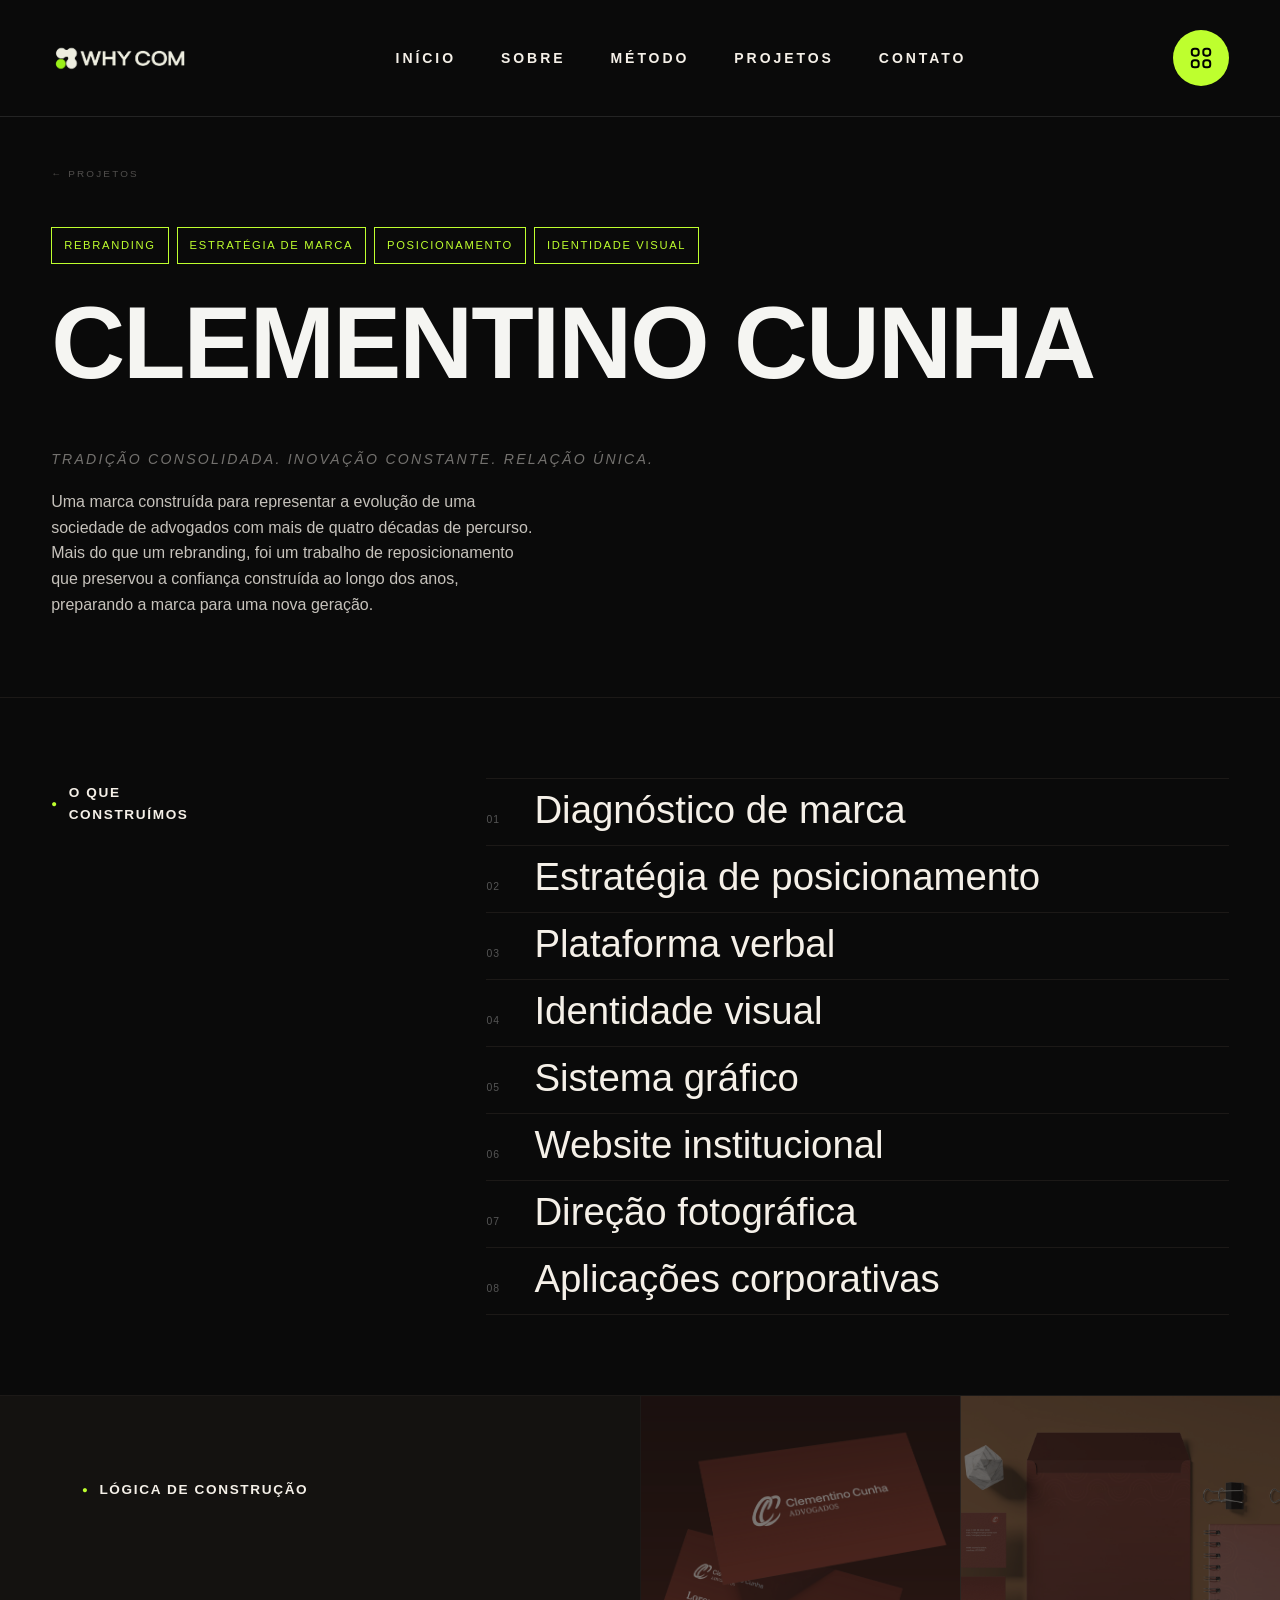
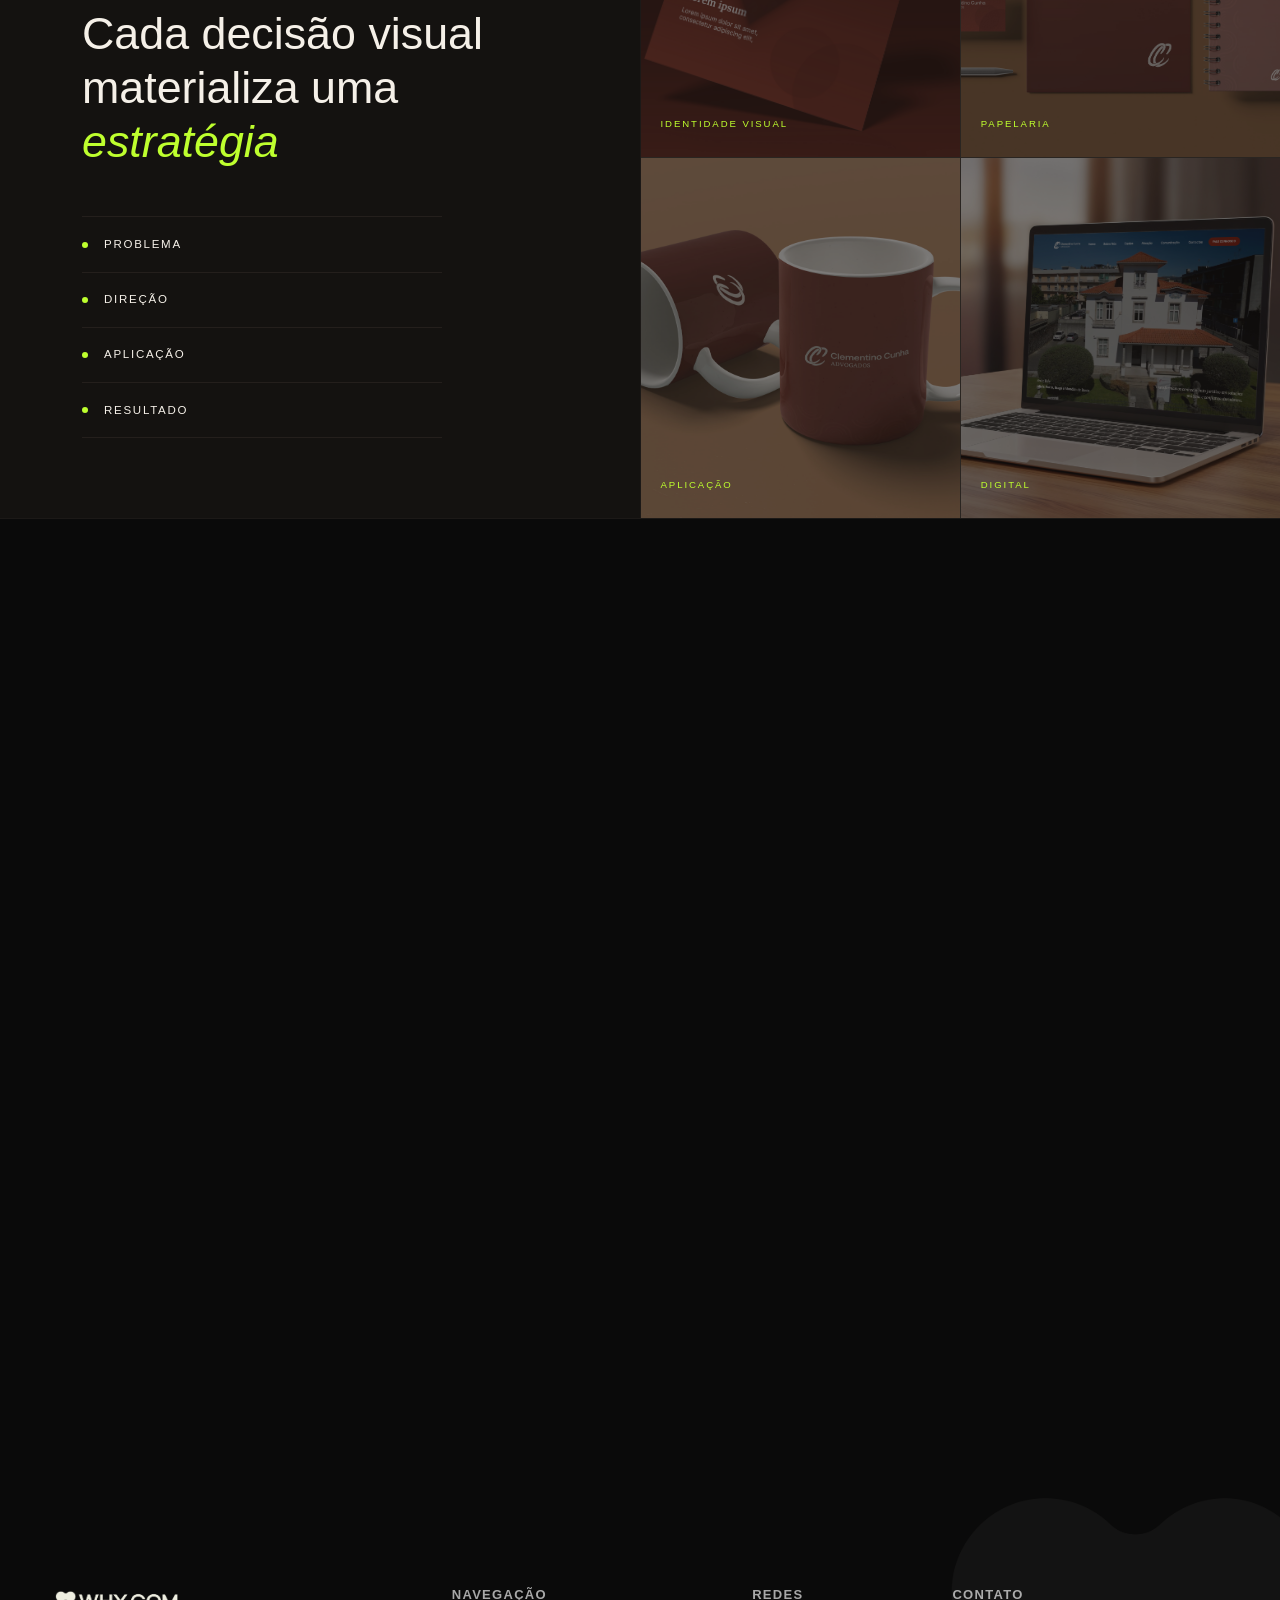
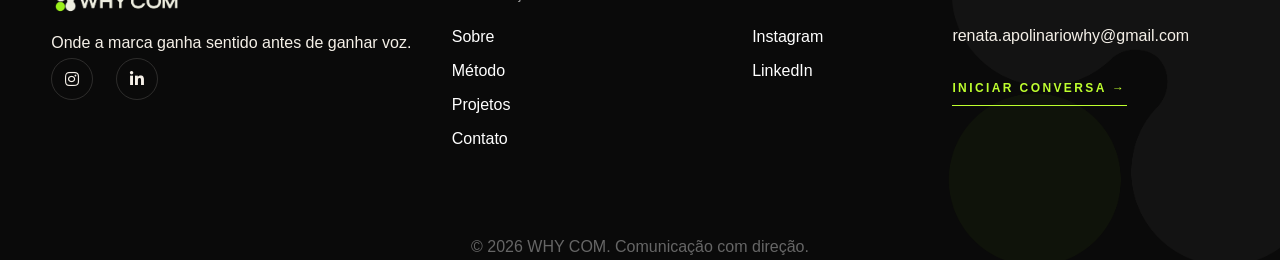
==== commit 11f8bab0: "Alterações 19.06" ====
--- a/ovix-html-package/ovix/clementino-cunha.html
+++ b/ovix-html-package/ovix/clementino-cunha.html
@@ -18,6 +18,90 @@
   <link rel="stylesheet" href="assets/css/magnific-popup.css">
   <link rel="stylesheet" href="assets/css/main.css">
   <link rel="stylesheet" href="assets/css/cliente.css">
+
+  <style>
+/* Dropdown menu para Projetos */
+.main-menu .menu-item-has-children {
+  position: relative;
+}
+
+.main-menu .sub-menu {
+  position: absolute;
+  top: 100%;
+  left: 0;
+  min-width: 220px;
+  background: #0A0A0A;
+  border: 1px solid rgba(190,255,46,0.2);
+  padding: 12px 0;
+  opacity: 0;
+  visibility: hidden;
+  transform: translateY(-10px);
+  transition: all 0.3s ease;
+  z-index: 1000;
+  list-style: none;
+  margin: 0;
+}
+
+.main-menu .menu-item-has-children:hover .sub-menu {
+  opacity: 1;
+  visibility: visible;
+  transform: translateY(0);
+}
+
+.main-menu .sub-menu li {
+  padding: 0;
+  margin: 0;
+}
+
+.main-menu .sub-menu a {
+  display: block;
+  padding: 10px 20px;
+  color: #F5F0E8;
+  font-family: 'Just Sans', sans-serif;
+  font-size: 0.85rem;
+  font-weight: 300;
+  letter-spacing: 0.05em;
+  text-decoration: none;
+  transition: all 0.2s ease;
+}
+
+.main-menu .sub-menu a:hover {
+  background: rgba(190,255,46,0.1);
+  color: #BEFF2E;
+  padding-left: 24px;
+}
+
+/* Mobile menu accordion */
+.xb-header-nav .menu-item-has-children > a {
+  position: relative;
+}
+
+.xb-header-nav .sub-menu {
+  display: none;
+  list-style: none;
+  padding-left: 20px;
+  margin: 0;
+}
+
+.xb-header-nav .menu-item-has-children.active .sub-menu {
+  display: block;
+}
+
+.xb-header-nav .sub-menu a {
+  display: block;
+  padding: 8px 0;
+  color: #F5F0E8;
+  font-size: 0.85rem;
+  opacity: 0.8;
+  transition: all 0.2s ease;
+}
+
+.xb-header-nav .sub-menu a:hover {
+  color: #BEFF2E;
+  opacity: 1;
+  padding-left: 8px;
+}
+  </style>
 </head>
 
 <body>
@@ -56,7 +140,16 @@
                               <li><a href="index.html"><span>Início</span></a></li>
                               <li><a href="index.html#sobre"><span>Sobre</span></a></li>
                               <li><a href="index.html#metodo"><span>Método</span></a></li>
-                              <li><a href="index.html#projetos"><span>Projetos</span></a></li>
+                              <li class="menu-item-has-children">
+                                <a href="index.html#projetos"><span>Projetos</span></a>
+                                <ul class="sub-menu">
+                                  <li><a href="marble-terrace.html">Marble Terrace</a></li>
+                                  <li><a href="clementino-cunha.html">Clementino Cunha</a></li>
+                                  <li><a href="intereventos.html">InterEventos</a></li>
+                                  <li><a href="project-single.html">ID Wine</a></li>
+                                  <li><a href="printer-co.html">Printer & CO</a></li>
+                                </ul>
+                              </li>
                               <li><a href="index.html#contato"><span>Contato</span></a></li>
                             </ul>
                         </nav>
@@ -76,7 +169,16 @@
                                             <li class="menu-item"><a href="index.html"><span>Início</span></a></li>
                                             <li class="menu-item"><a href="index.html#sobre"><span>Sobre</span></a></li>
                                             <li class="menu-item"><a href="index.html#metodo"><span>Método</span></a></li>
-                                            <li class="menu-item"><a href="index.html#projetos"><span>Projetos</span></a></li>
+                                            <li class="menu-item menu-item-has-children">
+                                                <a href="index.html#projetos"><span>Projetos</span></a>
+                                                <ul class="sub-menu">
+                                                    <li><a href="marble-terrace.html">Marble Terrace</a></li>
+                                                    <li><a href="clementino-cunha.html">Clementino Cunha</a></li>
+                                                    <li><a href="intereventos.html">InterEventos</a></li>
+                                                    <li><a href="project-single.html">ID Wine</a></li>
+                                                    <li><a href="printer-co.html">Printer & CO</a></li>
+                                                </ul>
+                                            </li>
                                             <li class="menu-item"><a href="index.html#contato"><span>Contato</span></a></li>
                                         </ul>
                                     </nav>
@@ -436,6 +538,20 @@
 <script src="assets/js/moment.min.js"></script>
 <script src="assets/js/main.js"></script>
 
+<script>
+  // Mobile menu accordion para Projetos
+  document.addEventListener('DOMContentLoaded', function() {
+    const mobileMenuItem = document.querySelector('.xb-header-nav .menu-item-has-children > a');
+    if (mobileMenuItem) {
+      mobileMenuItem.addEventListener('click', function(e) {
+        if (window.innerWidth < 992) {
+          e.preventDefault();
+          this.parentElement.classList.toggle('active');
+        }
+      });
+    }
+  });
+</script>
 
 </body>
 
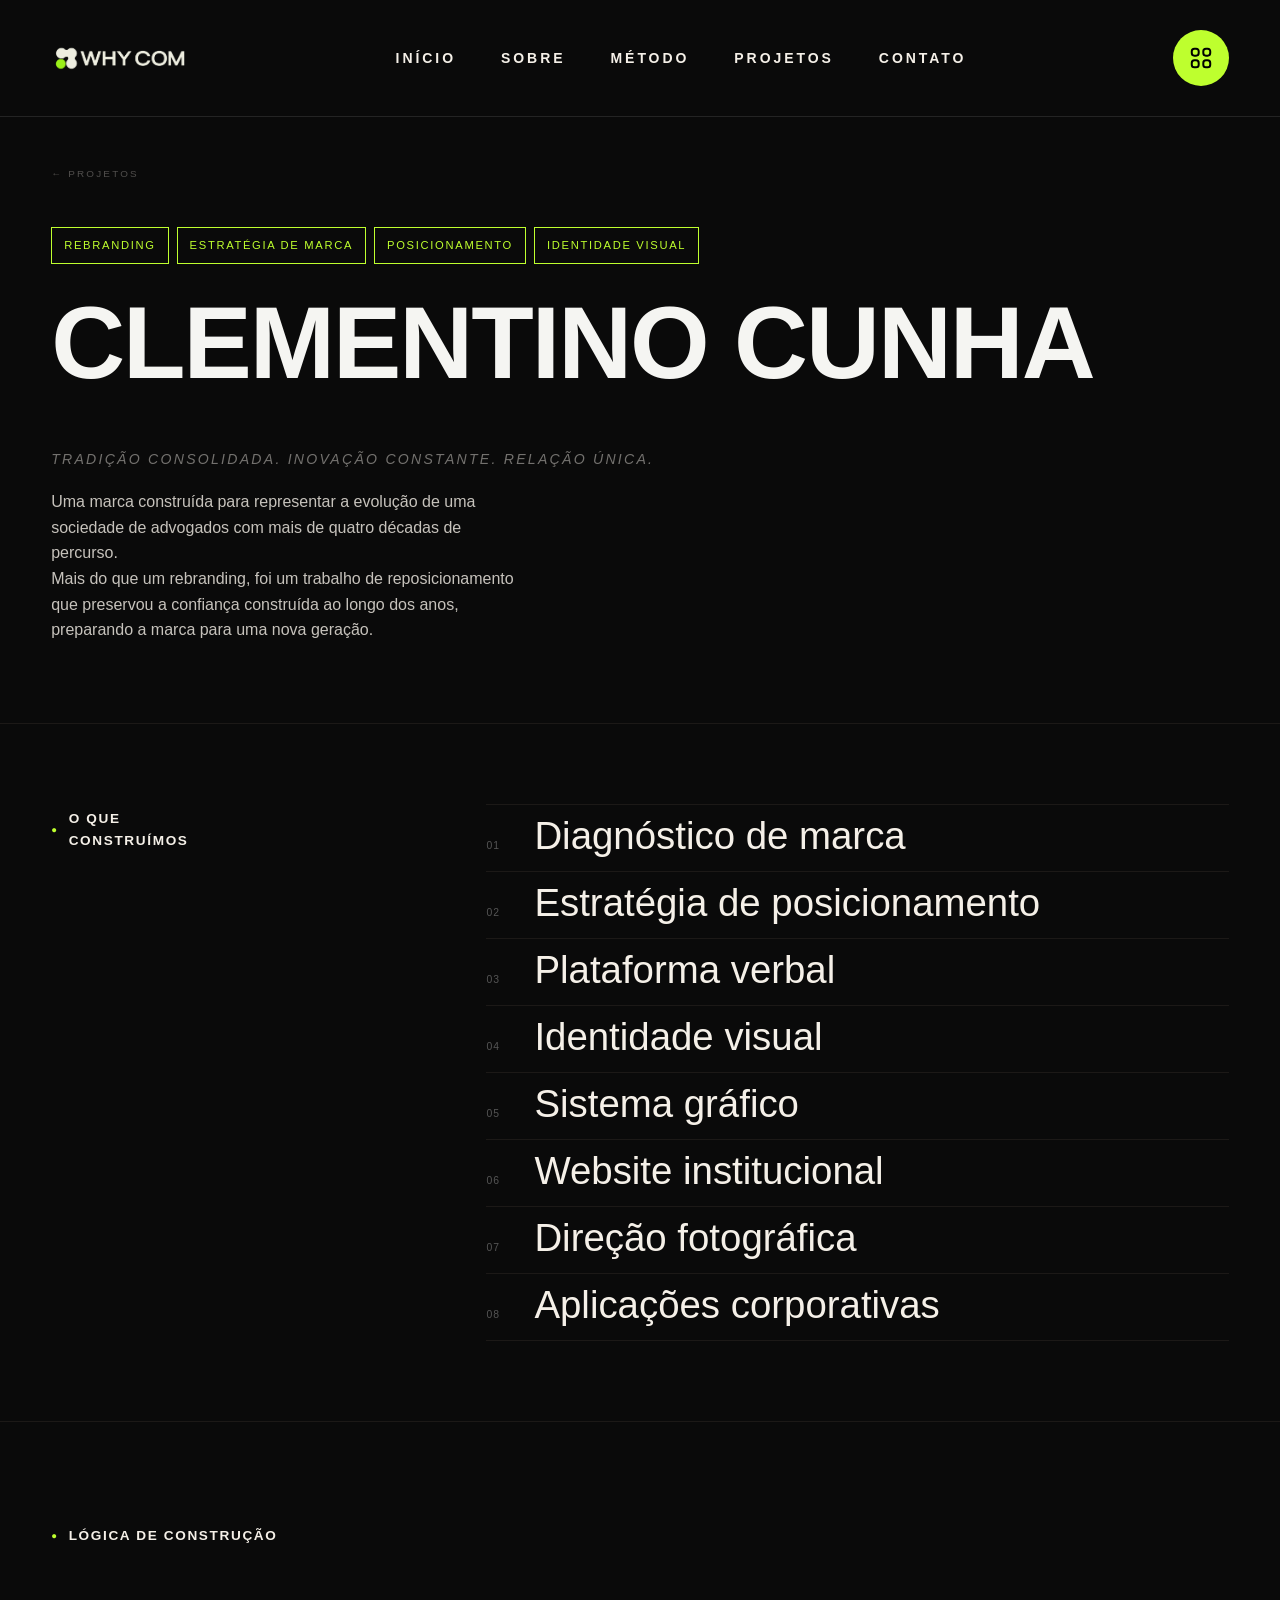
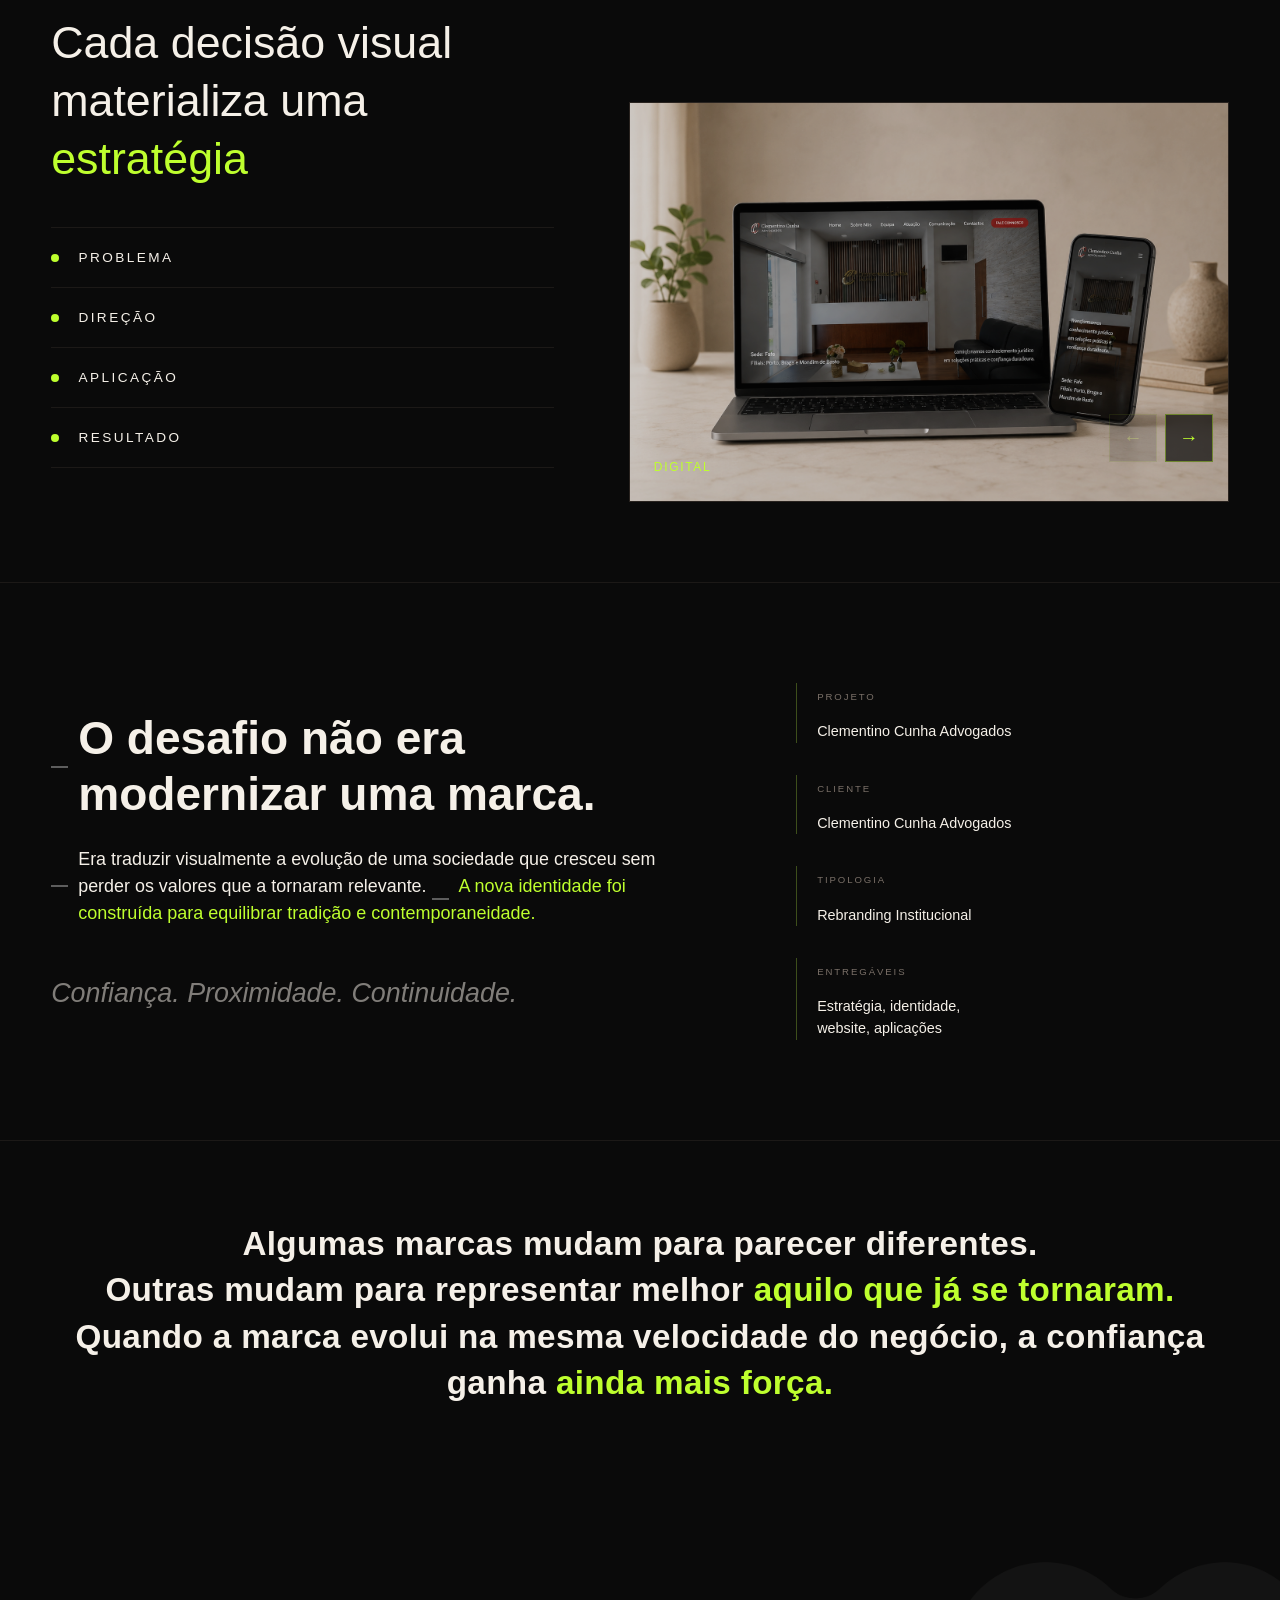
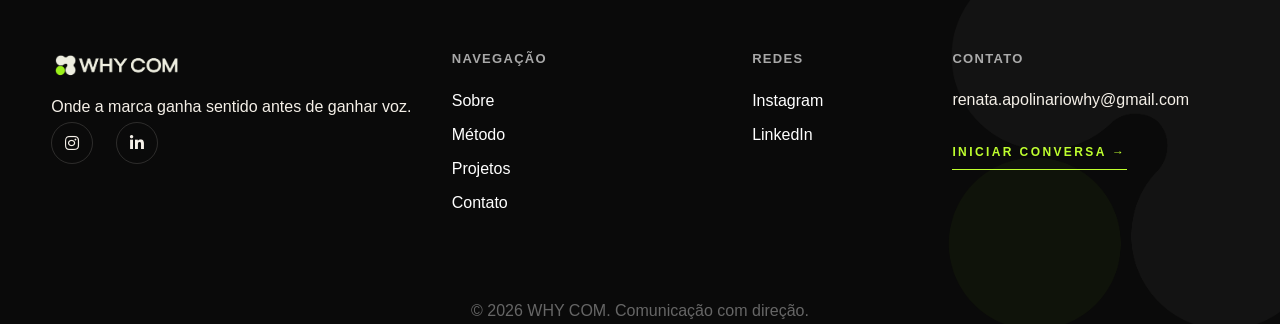
==== commit fb2e3b0c: "Alterações 02.07" ====
--- a/ovix-html-package/ovix/clementino-cunha.html
+++ b/ovix-html-package/ovix/clementino-cunha.html
@@ -100,6 +100,230 @@
   color: #BEFF2E;
   opacity: 1;
   padding-left: 8px;
+}
+
+/* Direction Section - Layout 2 colunas */
+.wc-direction {
+  padding-top: 100px;
+  padding-bottom: 80px;
+}
+
+.wc-direction__inner {
+  display: flex;
+  flex-direction: row;
+  align-items: flex-start;
+  gap: 60px;
+}
+
+.wc-direction__left {
+  width: 45%;
+  display: flex;
+  flex-direction: column;
+  gap: 40px;
+  padding-top: 0;
+  margin-top: 0;
+}
+
+.wc-direction__right {
+  width: 55%;
+  margin-top: 180px;
+  padding-top: 0;
+}
+
+.wc-headline-verde {
+  color: #BEFF2E;
+  font-style: normal;
+}
+
+.wc-direction__headline {
+  font-size: clamp(2rem, 3.5vw, 3.2rem);
+  line-height: 1.3;
+  margin-top: 0;
+}
+
+.wc-direction-swiper-container {
+  position: relative;
+  width: 100%;
+}
+
+.wc-direction-swiper {
+  width: 100%;
+}
+
+.wc-direction-swiper .wc-direction__cell {
+  position: relative;
+  width: 100%;
+  background: #1A1714;
+  aspect-ratio: 3/4;
+}
+
+.wc-direction-swiper .wc-direction__cell img {
+  width: 100%;
+  height: 100%;
+  display: block;
+  object-fit: cover;
+  object-position: center;
+}
+
+.wc-direction-swiper-nav {
+  position: absolute;
+  bottom: 16px;
+  right: 16px;
+  top: auto;
+  display: flex;
+  flex-direction: row;
+  gap: 8px;
+  z-index: 10;
+}
+
+.wc-direction-swiper-prev,
+.wc-direction-swiper-next {
+  width: 48px;
+  height: 48px;
+  background: rgba(10,10,10,0.7);
+  border: 1px solid rgba(190,255,46,0.4);
+  color: #BEFF2E;
+  display: flex;
+  align-items: center;
+  justify-content: center;
+  cursor: pointer;
+  font-size: 1.2rem;
+  transition: all 0.3s;
+  backdrop-filter: blur(8px);
+}
+
+.wc-direction-swiper-prev:hover,
+.wc-direction-swiper-next:hover {
+  background: #BEFF2E;
+  color: #0A0A0A;
+  border-color: #BEFF2E;
+}
+
+@media (max-width: 992px) {
+  .wc-direction {
+    padding-top: 60px;
+    padding-bottom: 60px;
+  }
+
+  .wc-direction__inner {
+    flex-direction: column;
+    gap: 50px;
+  }
+
+  .wc-direction__left,
+  .wc-direction__right {
+    width: 100%;
+  }
+
+  .wc-direction__left {
+    gap: 30px;
+  }
+
+  .wc-direction__right {
+    margin-top: 0;
+  }
+
+  .wc-direction__headline {
+    font-size: clamp(1.6rem, 5vw, 2.4rem);
+  }
+
+  .wc-direction-swiper-nav {
+    bottom: 12px;
+    right: 12px;
+  }
+
+  .wc-direction-swiper-prev,
+  .wc-direction-swiper-next {
+    width: 40px;
+    height: 40px;
+    font-size: 1rem;
+  }
+}
+
+@media (max-width: 768px) {
+  .wc-direction {
+    padding-top: 50px;
+    padding-bottom: 50px;
+  }
+
+  .wc-direction__inner {
+    gap: 40px;
+  }
+
+  .wc-direction__left {
+    gap: 24px;
+  }
+
+  .wc-direction__headline {
+    font-size: clamp(1.4rem, 5.5vw, 2rem);
+    line-height: 1.25;
+  }
+
+  .wc-direction-swiper-nav {
+    bottom: 10px;
+    right: 10px;
+    gap: 6px;
+  }
+
+  .wc-direction-swiper-prev,
+  .wc-direction-swiper-next {
+    width: 36px;
+    height: 36px;
+    font-size: 0.95rem;
+  }
+}
+
+@media (max-width: 576px) {
+  .wc-direction {
+    padding-top: 40px;
+    padding-bottom: 40px;
+  }
+
+  .wc-direction__inner {
+    gap: 32px;
+  }
+
+  .wc-direction__headline {
+    font-size: clamp(1.3rem, 6vw, 1.8rem);
+  }
+
+  .wc-direction-swiper-prev,
+  .wc-direction-swiper-next {
+    width: 34px;
+    height: 34px;
+    font-size: 0.9rem;
+  }
+}
+
+.wc-lightbox__nav {
+  position: absolute;
+  top: 50%;
+  transform: translateY(-50%);
+  background: rgba(10,10,10,0.7);
+  border: 1px solid rgba(190,255,46,0.3);
+  color: #BEFF2E;
+  width: 44px;
+  height: 44px;
+  display: flex;
+  align-items: center;
+  justify-content: center;
+  cursor: pointer;
+  font-size: 1.2rem;
+  transition: background 0.2s;
+  z-index: 2;
+}
+
+.wc-lightbox__nav:hover {
+  background: #BEFF2E;
+  color: #0A0A0A;
+}
+
+.wc-lightbox__nav--prev {
+  left: -60px;
+}
+
+.wc-lightbox__nav--next {
+  right: -60px;
 }
   </style>
 </head>
@@ -260,7 +484,7 @@
               TRADIÇÃO CONSOLIDADA. INOVAÇÃO CONSTANTE. RELAÇÃO ÚNICA.
             </p>
             <p class="wc-hero__text wow fadeInUp" data-wow-duration=".7s" data-wow-delay="400ms">
-              Uma marca construída para representar a evolução de uma sociedade&nbsp;de&nbsp;advogados&nbsp;com&nbsp;mais&nbsp;de&nbsp;quatro&nbsp;décadas&nbsp;de&nbsp;percurso.<br>
+              Uma marca construída para representar a evolução de uma sociedade de advogados com mais de quatro décadas de percurso.<br>
               Mais do que um rebranding, foi um trabalho de reposicionamento que preservou a confiança construída ao longo dos anos, preparando a marca para uma nova geração.
             </p>
           </div>
@@ -317,16 +541,15 @@
 
       <!-- ── DIRECTION ──────────────────────────────────────── -->
       <section class="wc-direction">
-        <div class="wc-direction__inner">
-
-          <!-- Lado esquerdo: texto + fluxo -->
-          <div class="wc-direction__intro wow fadeInUp" data-wow-duration=".7s">
-            <div class="wc-direction__intro-pad">
+        <div class="container">
+          <div class="wc-direction__inner">
+
+            <!-- Coluna esquerda -->
+            <div class="wc-direction__left wow fadeInUp" data-wow-duration=".7s">
               <span class="wc-tag">Lógica de construção</span>
               <h2 class="wc-direction__headline">
-                Cada decisão visual<br>
-                materializa uma<br>
-                <em>estratégia</em>
+                Cada decisão visual materializa uma
+                <span class="wc-headline-verde">estratégia</span>
               </h2>
               <ul class="wc-flow">
                 <li class="wc-flow__step">
@@ -347,28 +570,54 @@
                 </li>
               </ul>
             </div>
+
+            <!-- Coluna direita: swiper -->
+            <div class="wc-direction__right wow fadeInUp" data-wow-duration=".8s" data-wow-delay="150ms">
+              <div class="wc-direction-swiper-container">
+                <div class="swiper wc-direction-swiper">
+                  <div class="swiper-wrapper">
+                    <div class="swiper-slide">
+                      <div class="wc-direction__cell">
+                        <img src="assets/clientes/CLEMENTINO CUNHA/digital.png" alt="Digital"
+                             class="wc-lightbox-trigger"
+                             data-src="assets/clientes/CLEMENTINO CUNHA/digital.png">
+                        <span class="wc-direction__cell-label">Digital</span>
+                      </div>
+                    </div>
+                    <div class="swiper-slide">
+                      <div class="wc-direction__cell">
+                        <img src="assets/clientes/CLEMENTINO CUNHA/rebranding.png" alt="Rebranding"
+                             class="wc-lightbox-trigger"
+                             data-src="assets/clientes/CLEMENTINO CUNHA/rebranding.png">
+                        <span class="wc-direction__cell-label">Rebranding</span>
+                      </div>
+                    </div>
+                    <div class="swiper-slide">
+                      <div class="wc-direction__cell">
+                        <img src="assets/clientes/CLEMENTINO CUNHA/cartao.png" alt="Cartão de Visita"
+                             class="wc-lightbox-trigger"
+                             data-src="assets/clientes/CLEMENTINO CUNHA/cartao.png">
+                        <span class="wc-direction__cell-label">Cartão de Visita</span>
+                      </div>
+                    </div>
+                    <div class="swiper-slide">
+                      <div class="wc-direction__cell">
+                        <img src="assets/clientes/CLEMENTINO CUNHA/aplicacao.jpg" alt="Aplicação"
+                             class="wc-lightbox-trigger"
+                             data-src="assets/clientes/CLEMENTINO CUNHA/aplicacao.jpg">
+                        <span class="wc-direction__cell-label">Aplicação</span>
+                      </div>
+                    </div>
+                  </div>
+                  <div class="wc-direction-swiper-nav">
+                    <div class="wc-direction-swiper-prev">←</div>
+                    <div class="wc-direction-swiper-next">→</div>
+                  </div>
+                </div>
+              </div>
+            </div>
+
           </div>
-
-          <!-- Lado direito: grid de 4 células com imagens -->
-          <div class="wc-direction__grid wow fadeInUp" data-wow-duration=".8s" data-wow-delay="150ms">
-            <div class="wc-direction__cell">
-              <img src="assets/clientes/CLEMENTINO CUNHA/identidade.jpg" alt="Identidade visual">
-              <span class="wc-direction__cell-label">Identidade visual</span>
-            </div>
-            <div class="wc-direction__cell">
-              <img src="assets/clientes/CLEMENTINO CUNHA/papelaria.jpg" alt="Papelaria">
-              <span class="wc-direction__cell-label">Papelaria</span>
-            </div>
-            <div class="wc-direction__cell">
-              <img src="assets/clientes/CLEMENTINO CUNHA/aplicacao.jpg" alt="Aplicação">
-              <span class="wc-direction__cell-label">Aplicação</span>
-            </div>
-            <div class="wc-direction__cell">
-              <img src="assets/clientes/CLEMENTINO CUNHA/digital.jpg" alt="Digital">
-              <span class="wc-direction__cell-label">Digital</span>
-            </div>
-          </div>
-
         </div>
       </section>
 
@@ -380,7 +629,7 @@
             <blockquote class="wc-narrative__quote wc-narrative__quote--hierarquia wow fadeInUp" data-wow-duration=".8s">
               <span class="wc-quote__principal">O desafio não era modernizar uma marca.</span>
               <span class="wc-quote__secundario">
-                Era traduzir visualmente a evolução de uma sociedade que cresceu sem perder os&nbsp;valores&nbsp;que&nbsp;a&nbsp;tornaram&nbsp;relevante.
+                Era traduzir visualmente a evolução de uma sociedade que cresceu sem perder os valores que a tornaram relevante.
                 <span class="wc-quote__verde">A nova identidade foi construída para equilibrar tradição e contemporaneidade.</span>
               </span>
               <cite>Confiança. Proximidade. Continuidade.</cite>
@@ -551,8 +800,104 @@
       });
     }
   });
+
+  // Swiper para direction grid
+  new Swiper('.wc-direction-swiper', {
+    slidesPerView: 1,
+    spaceBetween: 0,
+    loop: false,
+    effect: 'fade',
+    fadeEffect: { crossFade: true },
+    navigation: {
+      nextEl: '.wc-direction-swiper-next',
+      prevEl: '.wc-direction-swiper-prev',
+    },
+    keyboard: { enabled: true },
+    autoHeight: false,
+  });
 </script>
 
+<div class="wc-lightbox" id="wcLightbox" aria-hidden="true">
+  <div class="wc-lightbox__overlay"></div>
+  <div class="wc-lightbox__box">
+    <button class="wc-lightbox__close" aria-label="Fechar">✕</button>
+    <img class="wc-lightbox__img" src="" alt="">
+  </div>
+</div>
+
+<script>
+(function() {
+  var lb = document.getElementById('wcLightbox');
+  var lbImg = lb.querySelector('.wc-lightbox__img');
+  var slides = [];
+  var currentIndex = 0;
+
+  function buildSlides() {
+    slides = Array.from(document.querySelectorAll('.wc-lightbox-trigger'));
+  }
+
+  function openLB(src, index) {
+    if (window.innerWidth < 1024) return;
+    currentIndex = index;
+    lbImg.src = src;
+    lb.classList.add('wc-lightbox--active');
+    document.body.style.overflow = 'hidden';
+  }
+
+  function closeLB() {
+    lb.classList.remove('wc-lightbox--active');
+    document.body.style.overflow = '';
+    lbImg.src = '';
+  }
+
+  function prevSlide() {
+    currentIndex = (currentIndex - 1 + slides.length) % slides.length;
+    lbImg.src = slides[currentIndex].dataset.src;
+  }
+
+  function nextSlide() {
+    currentIndex = (currentIndex + 1) % slides.length;
+    lbImg.src = slides[currentIndex].dataset.src;
+  }
+
+  buildSlides();
+
+  slides.forEach(function(img, index) {
+    img.addEventListener('click', function() {
+      openLB(this.dataset.src, index);
+    });
+  });
+
+  lb.querySelector('.wc-lightbox__close').addEventListener('click', closeLB);
+  lb.querySelector('.wc-lightbox__overlay').addEventListener('click', closeLB);
+
+  document.addEventListener('keydown', function(e) {
+    if (!lb.classList.contains('wc-lightbox--active')) return;
+    if (e.key === 'Escape') closeLB();
+    if (e.key === 'ArrowRight') nextSlide();
+    if (e.key === 'ArrowLeft') prevSlide();
+  });
+
+  // Adicionar setas no lightbox
+  var lbBox = lb.querySelector('.wc-lightbox__box');
+
+  var btnPrev = document.createElement('button');
+  btnPrev.className = 'wc-lightbox__nav wc-lightbox__nav--prev';
+  btnPrev.innerHTML = '←';
+  btnPrev.setAttribute('aria-label', 'Anterior');
+  btnPrev.addEventListener('click', function(e) { e.stopPropagation(); prevSlide(); });
+
+  var btnNext = document.createElement('button');
+  btnNext.className = 'wc-lightbox__nav wc-lightbox__nav--next';
+  btnNext.innerHTML = '→';
+  btnNext.setAttribute('aria-label', 'Próximo');
+  btnNext.addEventListener('click', function(e) { e.stopPropagation(); nextSlide(); });
+
+  lbBox.appendChild(btnPrev);
+  lbBox.appendChild(btnNext);
+})();
+</script>
+
 </body>
 
 </html>
--- a/ovix-html-package/ovix/assets/css/main.css
+++ b/ovix-html-package/ovix/assets/css/main.css
@@ -11056,8 +11056,8 @@
   background: linear-gradient(
     to bottom,
     rgba(10,10,10,.45) 0%,
-    rgba(10,10,10,.2) 35%,
-    rgba(10,10,10,.82) 100%
+    rgba(10,10,10,0) 35%,
+    rgba(10,10,10,.2) 100%
   );
 }
 .why-hero__content {
--- a/ovix-html-package/ovix/assets/css/cliente.css
+++ b/ovix-html-package/ovix/assets/css/cliente.css
@@ -291,70 +291,48 @@
 /* ── DIRECTION ── */
 .wc-direction {
   border-top: 1px solid rgba(100,88,78,0.2);
+  padding: 80px 0;
+}
+
+.wc-direction .container {
+  padding-left: max(40px, 4vw);
+  padding-right: max(40px, 4vw);
 }
 
 .wc-direction__inner {
-  display: grid;
-  grid-template-columns: 1fr 1fr;
-  gap: 1px;
-  background: rgba(100,88,78,0.2);
-}
-
-/* Zera o padding do intro (o __pad assume o controle) */
+  display: flex;
+  flex-direction: column;
+  gap: 3rem;
+}
+
+/* Tag no topo */
 .wc-direction__intro {
-  background: #141210;
-  padding: 0 !important;
-  display: flex;
-  align-items: stretch;
-}
-
-/* Replica exatamente o padding do .container Bootstrap */
-.wc-direction__intro-pad {
-  width: 100%;
-  padding-top: 80px;
-  padding-bottom: 80px;
-  padding-right: 60px;
-
-  /* Mesmo padding-left do .container Bootstrap em qualquer viewport */
-  padding-left: var(--bs-gutter-x, 12px);
   display: flex;
   flex-direction: column;
-  justify-content: space-between;
-  gap: 3rem;
-}
-
-/* Em telas grandes onde o container centraliza com margem automática,
-   replicar o recuo lateral equivalente */
-@media (min-width: 1400px) {
-  .wc-direction__intro-pad {
-    padding-left: calc((100vw - 1320px) / 2 + var(--bs-gutter-x, 12px));
-  }
-}
-
-@media (min-width: 1200px) and (max-width: 1399px) {
-  .wc-direction__intro-pad {
-    padding-left: calc((100vw - 1140px) / 2 + var(--bs-gutter-x, 12px));
-  }
-}
-
-@media (min-width: 992px) and (max-width: 1199px) {
-  .wc-direction__intro-pad {
-    padding-left: calc((100vw - 960px) / 2 + var(--bs-gutter-x, 12px));
-  }
+  gap: 2rem;
 }
 
 .wc-direction__headline {
   font-family: 'Blauer Nue', sans-serif;
-  font-size: clamp(2rem, 3.5vw, 3rem);
-  font-weight: 300;
-  line-height: 1.2;
-  color: #F5F0E8;
-  margin-top: 2rem;
+  font-size: clamp(2.4rem, 4vw, 3.6rem);
+  font-weight: 300;
+  line-height: 1.4;
+  color: #F5F0E8;
+  max-width: 800px;
 }
 
 .wc-direction__headline em {
   font-style: italic;
   color: #BEFF2E;
+  display: block;
+}
+
+/* Layout inferior: lista + carrossel */
+.wc-direction__bottom {
+  display: grid;
+  grid-template-columns: minmax(300px, 400px) 1fr;
+  gap: 6rem;
+  align-items: start;
 }
 
 /* Fluxo */
@@ -362,82 +340,151 @@
   list-style: none;
   padding: 0;
   margin: 0;
-  max-width: 360px; /* limita a largura das linhas */
 }
 
 .wc-flow__step {
   display: flex;
   align-items: center;
-  gap: 1rem;
-  padding: 0.85rem 0;
+  gap: 1.2rem;
+  padding: 1rem 0;
   border-bottom: 1px solid rgba(100, 88, 78, 0.2);
-  font-size: 0.72rem;
-  letter-spacing: 0.15em;
-  text-transform: uppercase;
-  color: #F5F0E8;
-  font-family: 'Just Sans', sans-serif;
-  font-weight: 300;
-  width: 100%; /* respeita o max-width do pai */
+  font-size: 0.85rem;
+  letter-spacing: 0.18em;
+  text-transform: uppercase;
+  color: #F5F0E8;
+  font-family: 'Just Sans', sans-serif;
+  font-weight: 400;
+  transition: all 0.3s ease;
 }
 
 .wc-flow__step:first-child {
   border-top: 1px solid rgba(100, 88, 78, 0.2);
 }
 
+.wc-flow__step:hover {
+  color: #BEFF2E;
+  padding-left: 8px;
+}
+
 .wc-flow__dot {
-  width: 6px;
-  height: 6px;
+  width: 8px;
+  height: 8px;
   border-radius: 50%;
   background: #BEFF2E;
   flex-shrink: 0;
 }
 
-/* Grid de aplicações */
+/* Carrossel de imagens - 1 por vez */
 .wc-direction__grid {
-  display: grid;
-  grid-template-columns: 1fr 1fr;
-  grid-template-rows: 1fr 1fr;
-  gap: 1px;
-  background: rgba(100,88,78,0.2);
+  display: none;
+}
+
+.wc-direction-swiper-container {
+  position: relative;
+  width: 100%;
+  max-width: 600px;
+  margin-left: auto;
+}
+
+.wc-direction-swiper {
+  display: block;
+  width: 100%;
+  overflow: hidden;
+  height: 100%;
+}
+
+.wc-direction-swiper .swiper-slide {
+  height: auto;
+  display: flex;
+  align-items: center;
+  justify-content: center;
 }
 
 .wc-direction__cell {
-  background: #1A1714;
   position: relative;
   overflow: hidden;
-  min-height: 220px;
-  display: flex;
-  flex-direction: column;
-  justify-content: flex-end;
+  background: #1A1714;
+  aspect-ratio: 16/10;
+  width: 100%;
+  max-height: 400px;
+  border: 1px solid rgba(100,88,78,0.2);
+  display: block;
 }
 
 .wc-direction__cell img {
-  position: absolute;
-  inset: 0;
   width: 100%;
   height: 100%;
   object-fit: cover;
-  opacity: 0.45;
+  object-position: center;
+  display: block;
+  opacity: 0.85;
   transition: opacity 0.4s ease;
 }
 
-.wc-direction__cell img[src*="menu.jpg"] {
-  object-position: center 60%;
-}
-
 .wc-direction__cell:hover img {
-  opacity: 0.65;
+  opacity: 1;
 }
 
 .wc-direction__cell-label {
-  position: relative;
+  position: absolute;
+  bottom: 20px;
+  left: 24px;
+  font-size: 0.75rem;
+  letter-spacing: 0.14em;
+  text-transform: uppercase;
+  color: #BEFF2E;
   z-index: 1;
-  font-size: 0.6rem;
-  letter-spacing: 0.2em;
-  text-transform: uppercase;
-  color: #BEFF2E;
-  padding: 1.25rem;
-  font-family: 'Just Sans', sans-serif;
+  font-family: 'Just Sans', sans-serif;
+  font-weight: 500;
+}
+
+/* Navegação do Swiper */
+.wc-direction-swiper-nav {
+  position: absolute;
+  right: 20px;
+  top: 50%;
+  transform: translateY(-50%);
+  display: flex;
+  flex-direction: column;
+  gap: 10px;
+  z-index: 10;
+}
+
+.wc-direction-swiper-prev,
+.wc-direction-swiper-next {
+  width: 40px;
+  height: 40px;
+  background: rgba(10,10,10,0.6);
+  border: 1px solid rgba(190,255,46,0.3);
+  color: #BEFF2E;
+  display: flex;
+  align-items: center;
+  justify-content: center;
+  cursor: pointer;
+  font-size: 1rem;
+  transition: all 0.3s;
+  user-select: none;
+  backdrop-filter: blur(4px);
+}
+
+.wc-direction-swiper-prev:hover,
+.wc-direction-swiper-next:hover {
+  background: #BEFF2E;
+  color: #0A0A0A;
+  border-color: #BEFF2E;
+}
+
+.wc-direction-swiper-prev.swiper-button-disabled,
+.wc-direction-swiper-next.swiper-button-disabled {
+  opacity: 0.2;
+  cursor: not-allowed;
+}
+
+.wc-direction-swiper-prev.swiper-button-disabled:hover,
+.wc-direction-swiper-next.swiper-button-disabled:hover {
+  background: rgba(10,10,10,0.6);
+  color: #BEFF2E;
+  border-color: rgba(190,255,46,0.3);
 }
 
 
@@ -820,6 +867,140 @@
   .wc-editorial__inner { grid-template-columns: 1fr; gap: 3rem; }
   .wc-identity__grid   { grid-template-columns: 1fr; gap: 3rem; }
 }
+
+/* Responsivo da section direction */
+@media (max-width: 1200px) {
+  .wc-direction__bottom {
+    grid-template-columns: minmax(280px, 350px) 1fr;
+    gap: 4rem;
+  }
+
+  .wc-direction-swiper-container {
+    max-width: 500px;
+  }
+
+  .wc-direction__cell {
+    max-height: 350px;
+  }
+}
+
+@media (max-width: 1024px) {
+  .wc-direction__bottom {
+    grid-template-columns: 1fr;
+    gap: 3rem;
+  }
+
+  .wc-direction-swiper-container {
+    max-width: 550px;
+    margin-left: 0;
+    margin-right: auto;
+  }
+
+  .wc-direction__headline {
+    font-size: clamp(2rem, 4.5vw, 3rem);
+  }
+
+  .wc-direction__cell {
+    max-height: 330px;
+  }
+}
+
+@media (max-width: 768px) {
+  .wc-direction {
+    padding: 60px 0;
+  }
+
+  .wc-direction__inner {
+    gap: 2rem;
+  }
+
+  .wc-direction__intro {
+    gap: 1.5rem;
+  }
+
+  .wc-direction__headline {
+    font-size: clamp(1.8rem, 5.5vw, 2.4rem);
+  }
+
+  .wc-flow__step {
+    font-size: 0.75rem;
+    padding: 0.8rem 0;
+  }
+
+  .wc-direction-swiper-container {
+    max-width: 450px;
+  }
+
+  .wc-direction__cell {
+    max-height: 280px;
+  }
+}
+
+@media (max-width: 576px) {
+  .wc-direction {
+    padding: 50px 0;
+  }
+
+  .wc-direction__headline {
+    font-size: clamp(1.5rem, 6vw, 2rem);
+    line-height: 1.3;
+  }
+
+  .wc-flow__step {
+    font-size: 0.7rem;
+    padding: 0.7rem 0;
+    gap: 0.8rem;
+  }
+
+  .wc-flow__dot {
+    width: 6px;
+    height: 6px;
+  }
+
+  .wc-direction__bottom {
+    gap: 2rem;
+  }
+
+  .wc-direction-swiper-container {
+    max-width: 100%;
+  }
+
+  .wc-direction__cell {
+    max-height: 240px;
+    aspect-ratio: 16/9;
+  }
+
+  .wc-direction-swiper-nav {
+    right: 12px;
+  }
+
+  .wc-direction-swiper-prev,
+  .wc-direction-swiper-next {
+    width: 36px;
+    height: 36px;
+    font-size: 0.9rem;
+  }
+
+  .wc-direction__cell-label {
+    font-size: 0.65rem;
+    bottom: 12px;
+    left: 16px;
+  }
+}
+
+@media (max-width: 400px) {
+  .wc-direction__cell {
+    max-height: 200px;
+  }
+
+  .wc-direction-swiper-prev,
+  .wc-direction-swiper-next {
+    width: 32px;
+    height: 32px;
+    font-size: 0.85rem;
+  }
+}
+
 @media (max-width: 768px) {
   .wc-hero {
     padding: 120px 0 60px;
@@ -840,16 +1021,79 @@
   .wc-direction__intro-pad {
     padding: 50px 24px;
   }
-  .wc-direction__cell {
-    min-height: 160px;
-  }
   .wc-narrative__inner {
     grid-template-columns: 1fr;
     gap: 3rem;
   }
 }
+
 @media (max-width: 575px) {
   .wc-meta__grid       { grid-template-columns: 1fr; }
   .wc-swatches         { gap: .6rem; }
   .wc-swatch           { width: 68px; height: 68px; }
 }
+
+/* ── LIGHTBOX ────────────────────────────────────────────── */
+.wc-lightbox-trigger {
+  cursor: zoom-in;
+}
+
+.wc-lightbox {
+  display: none;
+  position: fixed;
+  inset: 0;
+  z-index: 9999;
+}
+
+.wc-lightbox--active {
+  display: flex;
+  align-items: center;
+  justify-content: center;
+}
+
+.wc-lightbox__overlay {
+  position: absolute;
+  inset: 0;
+  background: rgba(10,10,10,0.92);
+}
+
+.wc-lightbox__box {
+  position: relative;
+  z-index: 1;
+  max-width: 90vw;
+  max-height: 90vh;
+  display: flex;
+  align-items: center;
+  justify-content: center;
+}
+
+.wc-lightbox__img {
+  max-width: 90vw;
+  max-height: 88vh;
+  object-fit: contain;
+  display: block;
+}
+
+.wc-lightbox__close {
+  position: absolute;
+  top: -40px;
+  right: 0;
+  background: none;
+  border: none;
+  color: #F5F0E8;
+  font-size: 1.4rem;
+  cursor: pointer;
+  line-height: 1;
+  padding: 4px 8px;
+  transition: color 0.2s;
+}
+
+.wc-lightbox__close:hover {
+  color: #BEFF2E;
+}
+
+@media (max-width: 1023px) {
+  .wc-lightbox-trigger {
+    cursor: default;
+  }
+}
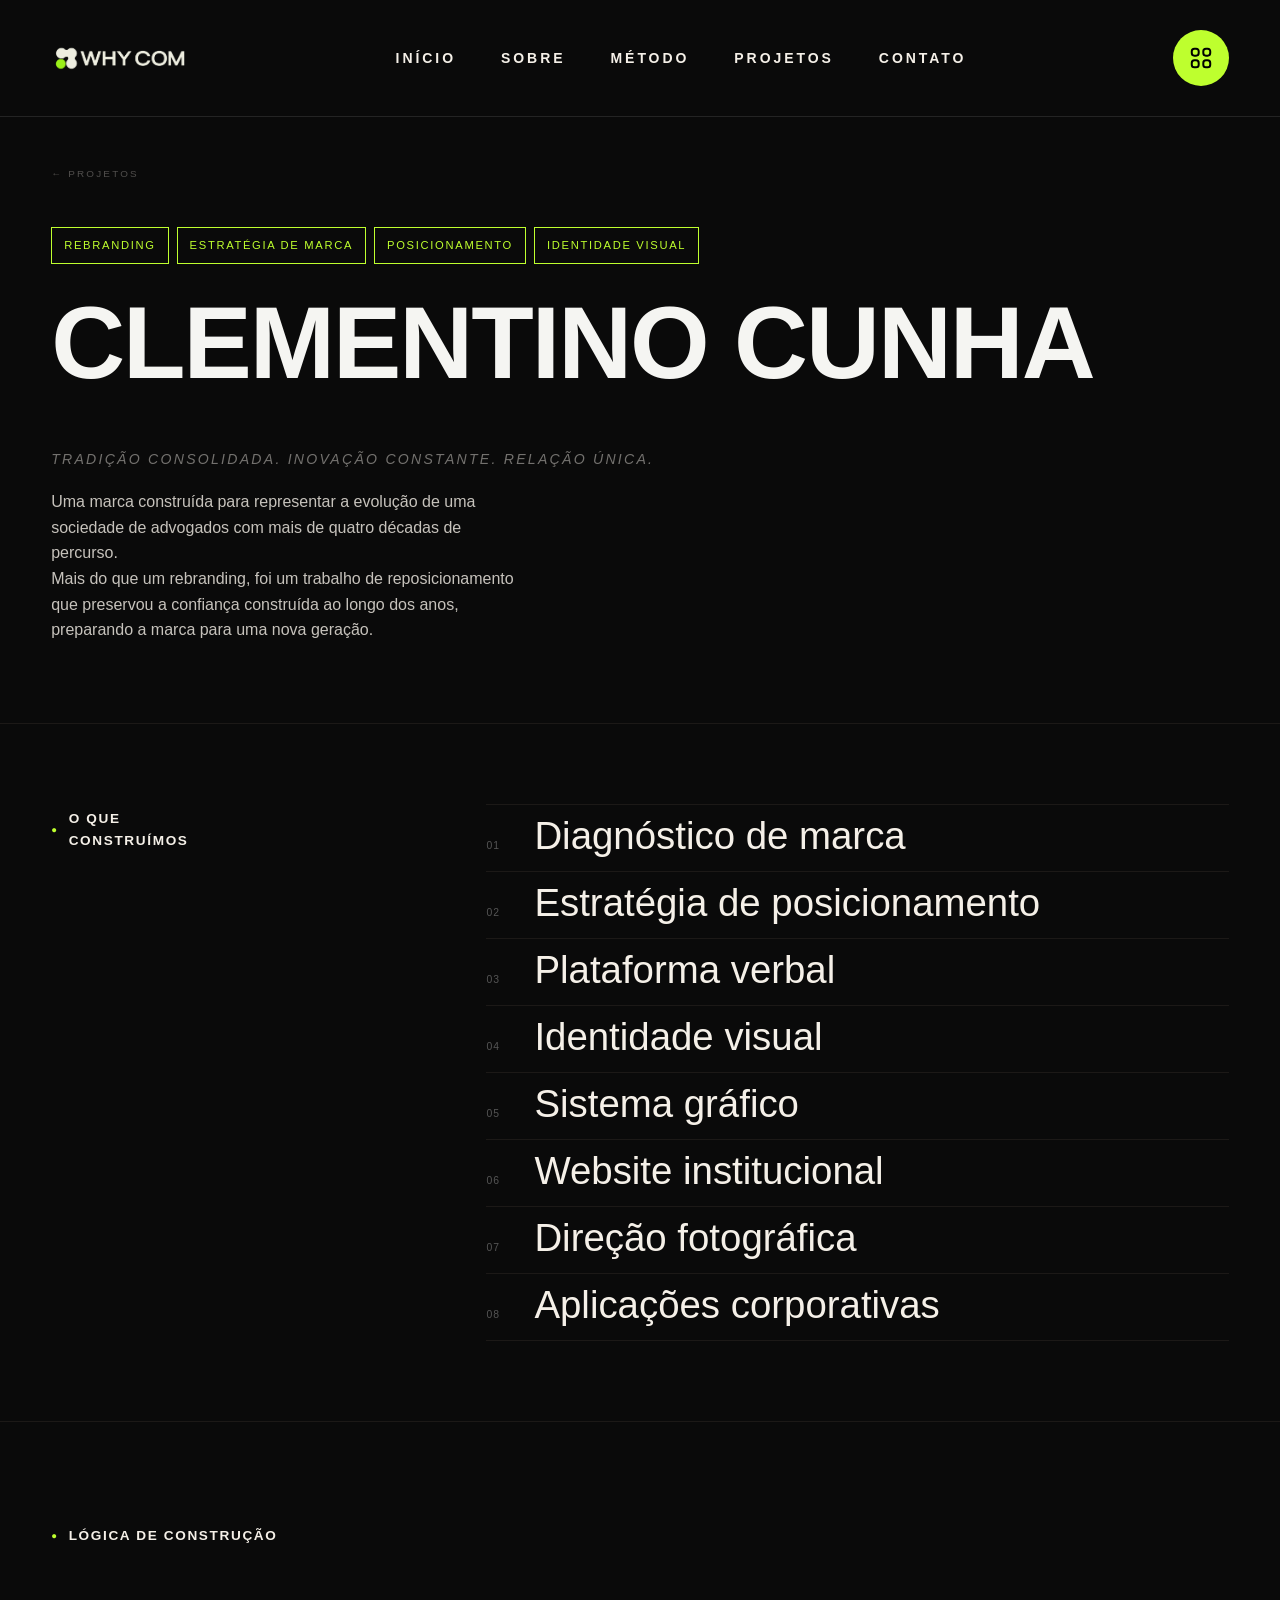
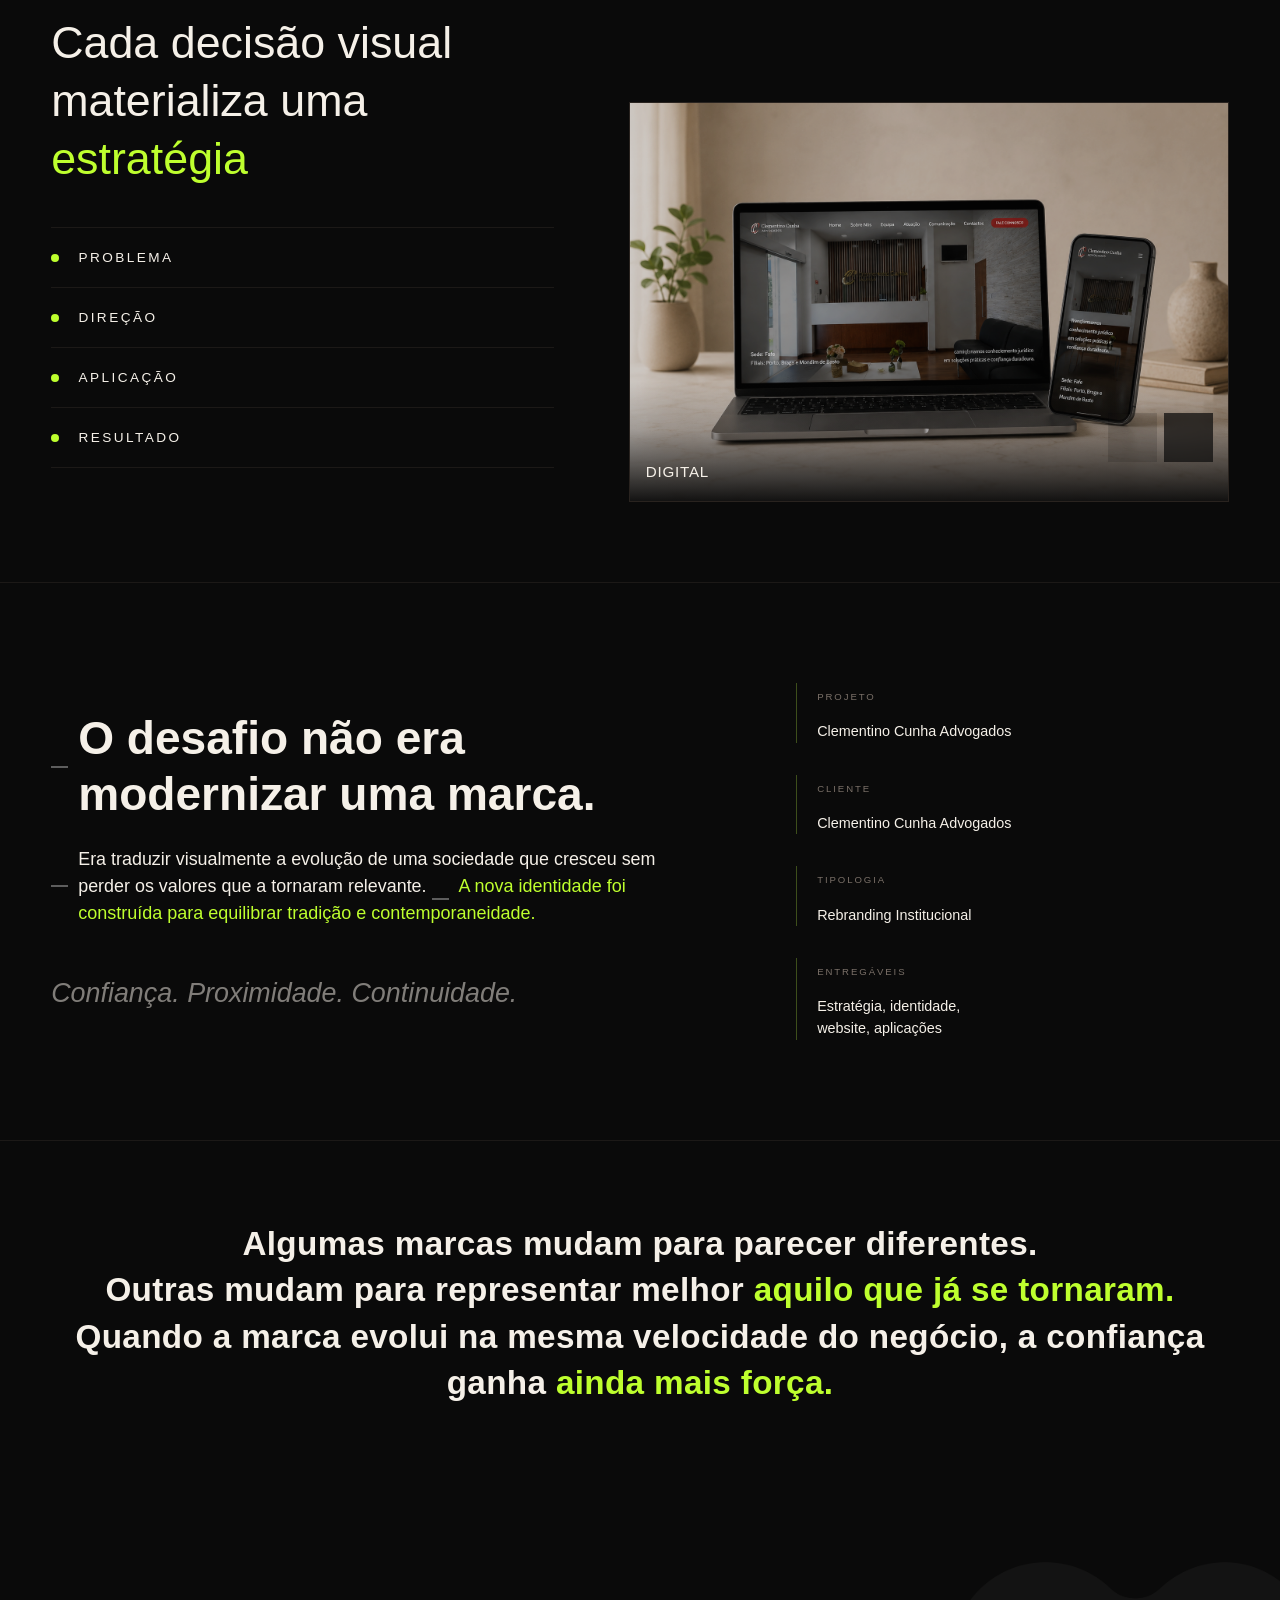
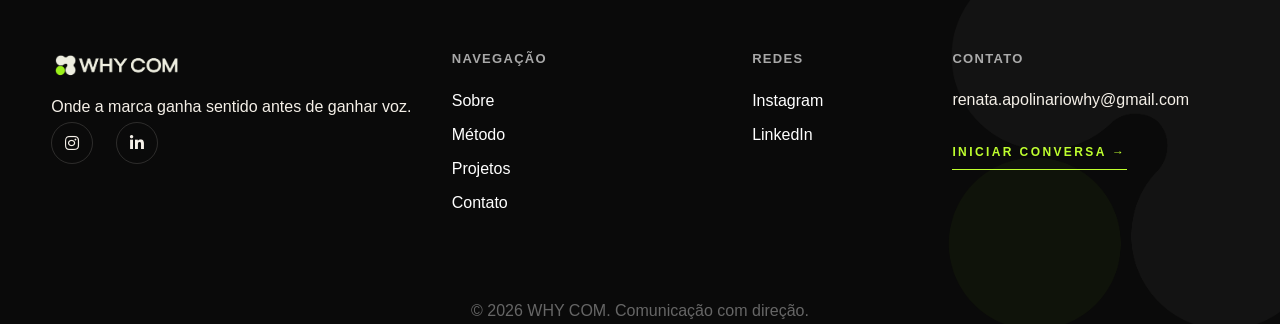
==== commit 029c4fe5: "Alterações 03.07" ====
--- a/ovix-html-package/ovix/clementino-cunha.html
+++ b/ovix-html-package/ovix/clementino-cunha.html
@@ -163,6 +163,30 @@
   display: block;
   object-fit: cover;
   object-position: center;
+}
+
+.wc-direction-swiper .wc-direction__cell::after {
+  content: '';
+  position: absolute;
+  bottom: 0;
+  left: 0;
+  right: 0;
+  height: 30%;
+  background: linear-gradient(to bottom, rgba(10,10,10,0) 0%, rgba(10,10,10,0.2) 40%, rgba(10,10,10,0.95) 100%);
+  pointer-events: none;
+  z-index: 1;
+}
+
+.wc-direction__cell-label {
+  position: absolute;
+  bottom: 16px;
+  left: 16px;
+  color: #F5F0E8;
+  font-family: 'Just Sans', sans-serif;
+  font-size: 0.95rem;
+  font-weight: 400;
+  letter-spacing: 0.05em;
+  z-index: 2;
 }
 
 .wc-direction-swiper-nav {
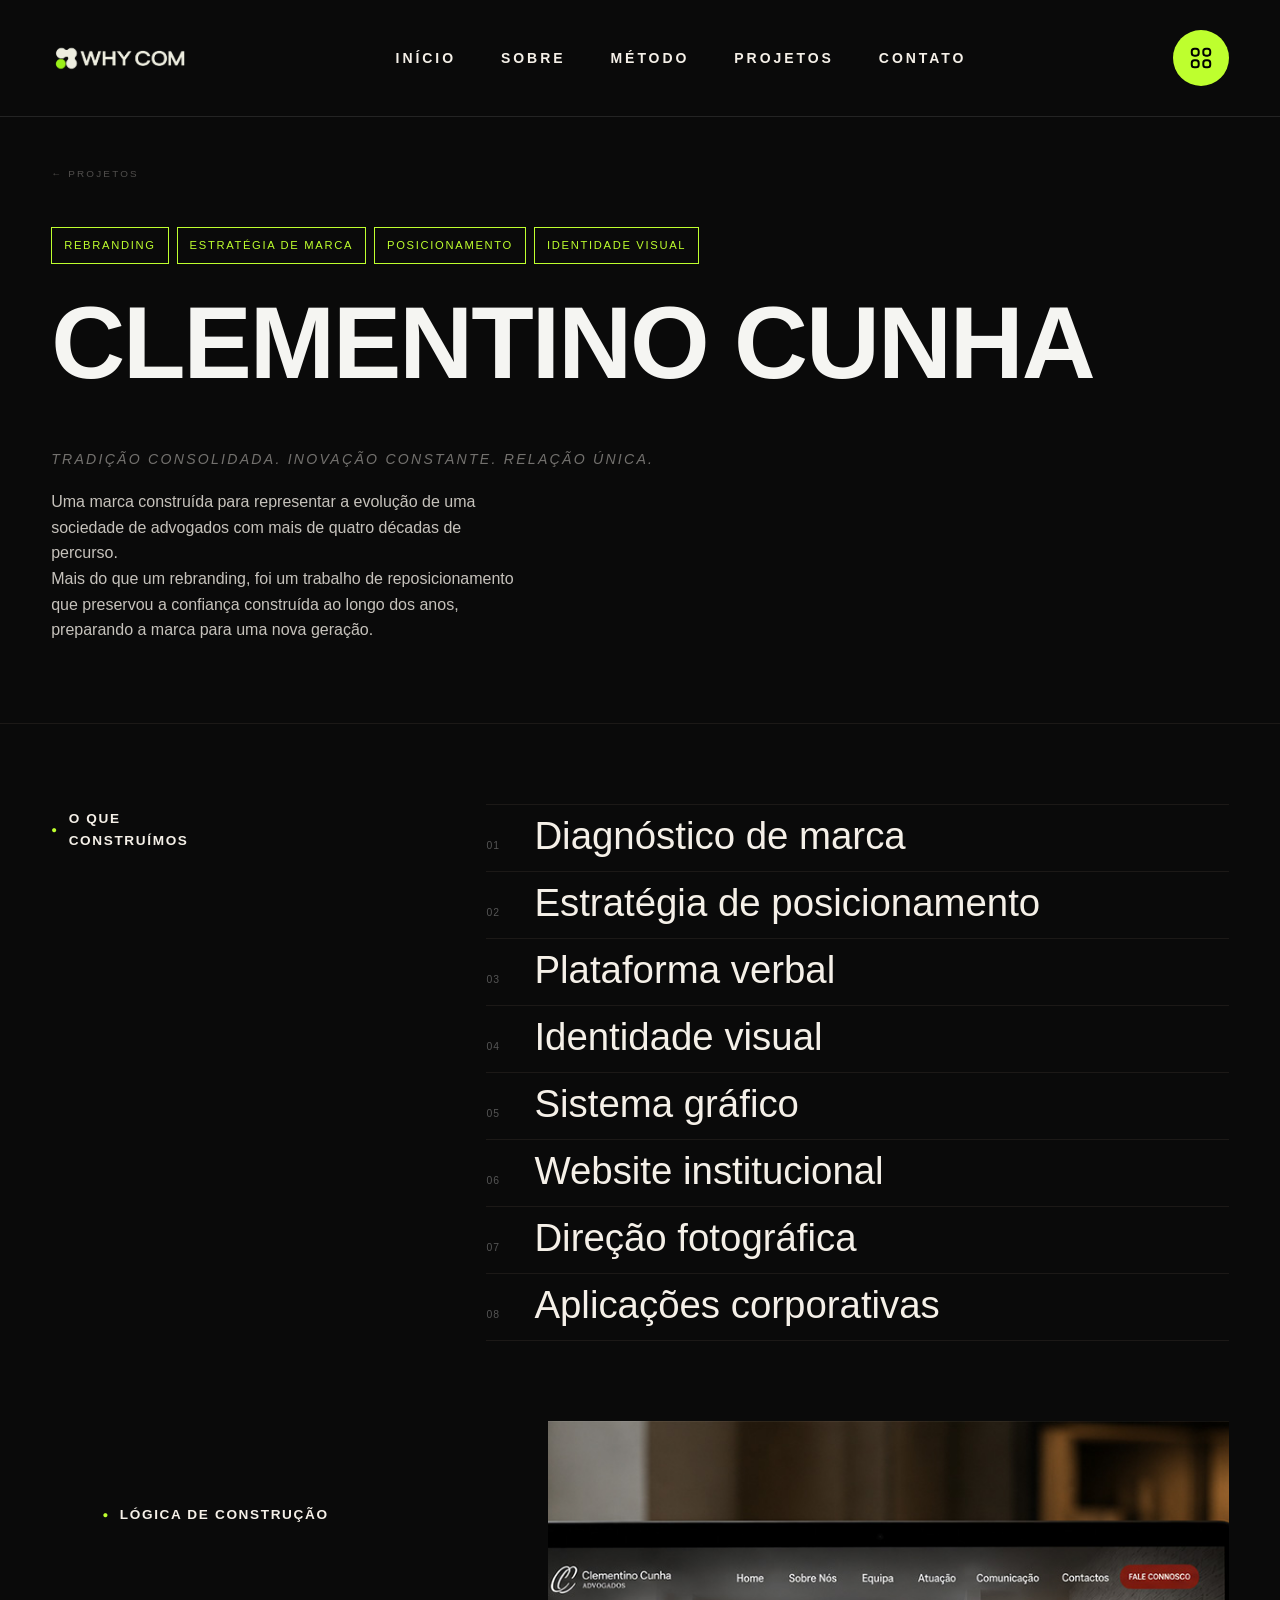
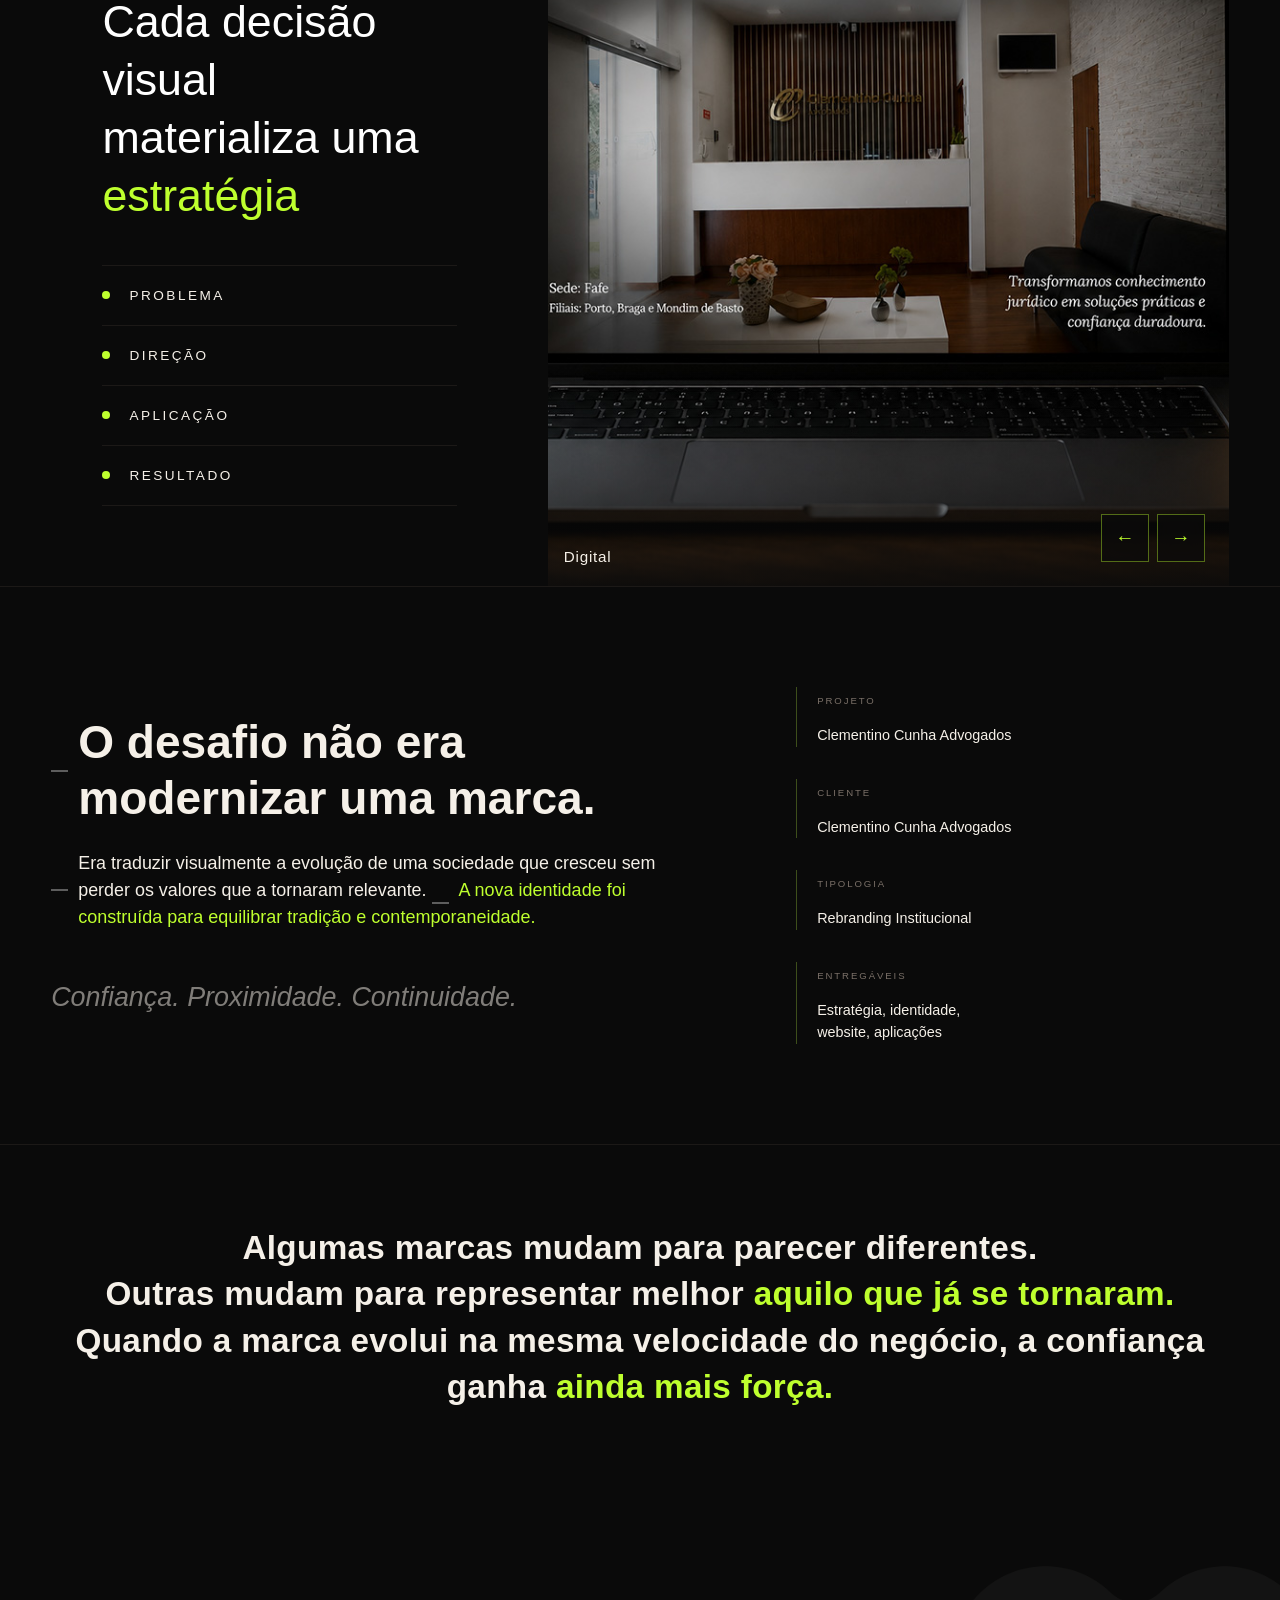
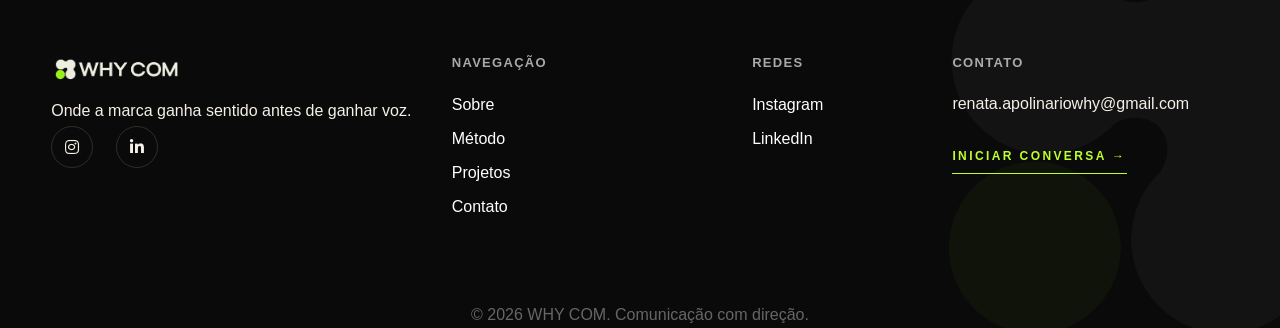
==== commit 28d951d7: "Alt cleintes img" ====
--- a/ovix-html-package/ovix/clementino-cunha.html
+++ b/ovix-html-package/ovix/clementino-cunha.html
@@ -100,223 +100,6 @@
   color: #BEFF2E;
   opacity: 1;
   padding-left: 8px;
-}
-
-/* Direction Section - Layout 2 colunas */
-.wc-direction {
-  padding-top: 100px;
-  padding-bottom: 80px;
-}
-
-.wc-direction__inner {
-  display: flex;
-  flex-direction: row;
-  align-items: flex-start;
-  gap: 60px;
-}
-
-.wc-direction__left {
-  width: 45%;
-  display: flex;
-  flex-direction: column;
-  gap: 40px;
-  padding-top: 0;
-  margin-top: 0;
-}
-
-.wc-direction__right {
-  width: 55%;
-  margin-top: 180px;
-  padding-top: 0;
-}
-
-.wc-headline-verde {
-  color: #BEFF2E;
-  font-style: normal;
-}
-
-.wc-direction__headline {
-  font-size: clamp(2rem, 3.5vw, 3.2rem);
-  line-height: 1.3;
-  margin-top: 0;
-}
-
-.wc-direction-swiper-container {
-  position: relative;
-  width: 100%;
-}
-
-.wc-direction-swiper {
-  width: 100%;
-}
-
-.wc-direction-swiper .wc-direction__cell {
-  position: relative;
-  width: 100%;
-  background: #1A1714;
-  aspect-ratio: 3/4;
-}
-
-.wc-direction-swiper .wc-direction__cell img {
-  width: 100%;
-  height: 100%;
-  display: block;
-  object-fit: cover;
-  object-position: center;
-}
-
-.wc-direction-swiper .wc-direction__cell::after {
-  content: '';
-  position: absolute;
-  bottom: 0;
-  left: 0;
-  right: 0;
-  height: 30%;
-  background: linear-gradient(to bottom, rgba(10,10,10,0) 0%, rgba(10,10,10,0.2) 40%, rgba(10,10,10,0.95) 100%);
-  pointer-events: none;
-  z-index: 1;
-}
-
-.wc-direction__cell-label {
-  position: absolute;
-  bottom: 16px;
-  left: 16px;
-  color: #F5F0E8;
-  font-family: 'Just Sans', sans-serif;
-  font-size: 0.95rem;
-  font-weight: 400;
-  letter-spacing: 0.05em;
-  z-index: 2;
-}
-
-.wc-direction-swiper-nav {
-  position: absolute;
-  bottom: 16px;
-  right: 16px;
-  top: auto;
-  display: flex;
-  flex-direction: row;
-  gap: 8px;
-  z-index: 10;
-}
-
-.wc-direction-swiper-prev,
-.wc-direction-swiper-next {
-  width: 48px;
-  height: 48px;
-  background: rgba(10,10,10,0.7);
-  border: 1px solid rgba(190,255,46,0.4);
-  color: #BEFF2E;
-  display: flex;
-  align-items: center;
-  justify-content: center;
-  cursor: pointer;
-  font-size: 1.2rem;
-  transition: all 0.3s;
-  backdrop-filter: blur(8px);
-}
-
-.wc-direction-swiper-prev:hover,
-.wc-direction-swiper-next:hover {
-  background: #BEFF2E;
-  color: #0A0A0A;
-  border-color: #BEFF2E;
-}
-
-@media (max-width: 992px) {
-  .wc-direction {
-    padding-top: 60px;
-    padding-bottom: 60px;
-  }
-
-  .wc-direction__inner {
-    flex-direction: column;
-    gap: 50px;
-  }
-
-  .wc-direction__left,
-  .wc-direction__right {
-    width: 100%;
-  }
-
-  .wc-direction__left {
-    gap: 30px;
-  }
-
-  .wc-direction__right {
-    margin-top: 0;
-  }
-
-  .wc-direction__headline {
-    font-size: clamp(1.6rem, 5vw, 2.4rem);
-  }
-
-  .wc-direction-swiper-nav {
-    bottom: 12px;
-    right: 12px;
-  }
-
-  .wc-direction-swiper-prev,
-  .wc-direction-swiper-next {
-    width: 40px;
-    height: 40px;
-    font-size: 1rem;
-  }
-}
-
-@media (max-width: 768px) {
-  .wc-direction {
-    padding-top: 50px;
-    padding-bottom: 50px;
-  }
-
-  .wc-direction__inner {
-    gap: 40px;
-  }
-
-  .wc-direction__left {
-    gap: 24px;
-  }
-
-  .wc-direction__headline {
-    font-size: clamp(1.4rem, 5.5vw, 2rem);
-    line-height: 1.25;
-  }
-
-  .wc-direction-swiper-nav {
-    bottom: 10px;
-    right: 10px;
-    gap: 6px;
-  }
-
-  .wc-direction-swiper-prev,
-  .wc-direction-swiper-next {
-    width: 36px;
-    height: 36px;
-    font-size: 0.95rem;
-  }
-}
-
-@media (max-width: 576px) {
-  .wc-direction {
-    padding-top: 40px;
-    padding-bottom: 40px;
-  }
-
-  .wc-direction__inner {
-    gap: 32px;
-  }
-
-  .wc-direction__headline {
-    font-size: clamp(1.3rem, 6vw, 1.8rem);
-  }
-
-  .wc-direction-swiper-prev,
-  .wc-direction-swiper-next {
-    width: 34px;
-    height: 34px;
-    font-size: 0.9rem;
-  }
 }
 
 .wc-lightbox__nav {
@@ -572,8 +355,8 @@
             <div class="wc-direction__left wow fadeInUp" data-wow-duration=".7s">
               <span class="wc-tag">Lógica de construção</span>
               <h2 class="wc-direction__headline">
-                Cada decisão visual materializa uma
-                <span class="wc-headline-verde">estratégia</span>
+                Cada decisão visual<br>
+                materializa uma <span class="wc-headline-verde">estratégia</span>
               </h2>
               <ul class="wc-flow">
                 <li class="wc-flow__step">
@@ -602,7 +385,7 @@
                   <div class="swiper-wrapper">
                     <div class="swiper-slide">
                       <div class="wc-direction__cell">
-                        <img src="assets/clientes/CLEMENTINO CUNHA/digital.png" alt="Digital"
+                        <img src="assets/clientes/CLEMENTINO CUNHA/digtial.jpg" alt="Digital"
                              class="wc-lightbox-trigger"
                              data-src="assets/clientes/CLEMENTINO CUNHA/digital.png">
                         <span class="wc-direction__cell-label">Digital</span>
@@ -610,7 +393,7 @@
                     </div>
                     <div class="swiper-slide">
                       <div class="wc-direction__cell">
-                        <img src="assets/clientes/CLEMENTINO CUNHA/rebranding.png" alt="Rebranding"
+                        <img src="assets/clientes/CLEMENTINO CUNHA/rebranding.jpg" alt="Rebranding"
                              class="wc-lightbox-trigger"
                              data-src="assets/clientes/CLEMENTINO CUNHA/rebranding.png">
                         <span class="wc-direction__cell-label">Rebranding</span>
@@ -618,7 +401,7 @@
                     </div>
                     <div class="swiper-slide">
                       <div class="wc-direction__cell">
-                        <img src="assets/clientes/CLEMENTINO CUNHA/cartao.png" alt="Cartão de Visita"
+                        <img src="assets/clientes/CLEMENTINO CUNHA/cartao.jpg" alt="Cartão de Visita"
                              class="wc-lightbox-trigger"
                              data-src="assets/clientes/CLEMENTINO CUNHA/cartao.png">
                         <span class="wc-direction__cell-label">Cartão de Visita</span>
@@ -830,8 +613,6 @@
     slidesPerView: 1,
     spaceBetween: 0,
     loop: false,
-    effect: 'fade',
-    fadeEffect: { crossFade: true },
     navigation: {
       nextEl: '.wc-direction-swiper-next',
       prevEl: '.wc-direction-swiper-prev',
--- a/ovix-html-package/ovix/assets/css/cliente.css
+++ b/ovix-html-package/ovix/assets/css/cliente.css
@@ -288,51 +288,53 @@
   margin-bottom: .2rem;
 }
 
-/* ── DIRECTION ── */
+/* ── DIRECTION — Layout Painel Lateral ── */
 .wc-direction {
-  border-top: 1px solid rgba(100,88,78,0.2);
-  padding: 80px 0;
+  padding: 0;
+  position: relative;
+  min-height: 600px;
 }
 
 .wc-direction .container {
-  padding-left: max(40px, 4vw);
+  max-width: 100%;
+  padding: 0;
+}
+
+.wc-direction__inner {
+  display: flex;
+  flex-direction: row;
+  align-items: stretch;
+  gap: 40px;
+  min-height: 600px;
+}
+
+.wc-direction__left {
+  width: 40%;
+  display: flex;
+  flex-direction: column;
+  gap: 40px;
+  padding: 80px max(40px, 4vw) 80px max(40px, 4vw);
+  justify-content: center;
+}
+
+.wc-direction__right {
+  width: 60%;
+  margin-top: 0;
+  padding-top: 0;
   padding-right: max(40px, 4vw);
-}
-
-.wc-direction__inner {
-  display: flex;
-  flex-direction: column;
-  gap: 3rem;
-}
-
-/* Tag no topo */
-.wc-direction__intro {
-  display: flex;
-  flex-direction: column;
-  gap: 2rem;
+  align-self: stretch;
+  position: relative;
+}
+
+.wc-headline-verde {
+  color: #BEFF2E;
+  font-style: normal;
 }
 
 .wc-direction__headline {
-  font-family: 'Blauer Nue', sans-serif;
-  font-size: clamp(2.4rem, 4vw, 3.6rem);
-  font-weight: 300;
-  line-height: 1.4;
-  color: #F5F0E8;
-  max-width: 800px;
-}
-
-.wc-direction__headline em {
-  font-style: italic;
-  color: #BEFF2E;
-  display: block;
-}
-
-/* Layout inferior: lista + carrossel */
-.wc-direction__bottom {
-  display: grid;
-  grid-template-columns: minmax(300px, 400px) 1fr;
-  gap: 6rem;
-  align-items: start;
+  font-size: clamp(2rem, 3.5vw, 3.2rem);
+  line-height: 1.3;
+  margin-top: 0;
 }
 
 /* Fluxo */
@@ -374,97 +376,87 @@
   flex-shrink: 0;
 }
 
-/* Carrossel de imagens - 1 por vez */
-.wc-direction__grid {
-  display: none;
-}
-
+/* Swiper */
 .wc-direction-swiper-container {
+  position: absolute;
+  inset: 0;
+  width: 100%;
+  height: 100%;
+}
+
+.wc-direction-swiper {
+  width: 100%;
+  height: 100%;
+  overflow: hidden;
+}
+
+.wc-direction-swiper .wc-direction__cell {
   position: relative;
   width: 100%;
-  max-width: 600px;
-  margin-left: auto;
-}
-
-.wc-direction-swiper {
-  display: block;
-  width: 100%;
-  overflow: hidden;
   height: 100%;
-}
-
-.wc-direction-swiper .swiper-slide {
-  height: auto;
-  display: flex;
-  align-items: center;
-  justify-content: center;
-}
-
-.wc-direction__cell {
-  position: relative;
-  overflow: hidden;
+  aspect-ratio: 3/4;
+  max-height: none;
   background: #1A1714;
-  aspect-ratio: 16/10;
-  width: 100%;
-  max-height: 400px;
-  border: 1px solid rgba(100,88,78,0.2);
-  display: block;
-}
-
-.wc-direction__cell img {
+}
+
+.wc-direction-swiper .wc-direction__cell img {
   width: 100%;
   height: 100%;
+  display: block;
   object-fit: cover;
   object-position: center;
-  display: block;
-  opacity: 0.85;
-  transition: opacity 0.4s ease;
-}
-
-.wc-direction__cell:hover img {
-  opacity: 1;
+}
+
+.wc-direction-swiper .wc-direction__cell::after {
+  content: '';
+  position: absolute;
+  bottom: 0;
+  left: 0;
+  right: 0;
+  height: 30%;
+  background: linear-gradient(to bottom, rgba(10,10,10,0) 0%, rgba(10,10,10,0.2) 40%, rgba(10,10,10,0.95) 100%);
+  pointer-events: none;
+  z-index: 1;
 }
 
 .wc-direction__cell-label {
   position: absolute;
-  bottom: 20px;
-  left: 24px;
-  font-size: 0.75rem;
-  letter-spacing: 0.14em;
-  text-transform: uppercase;
-  color: #BEFF2E;
-  z-index: 1;
-  font-family: 'Just Sans', sans-serif;
-  font-weight: 500;
+  bottom: 16px;
+  left: 16px;
+  color: #F5F0E8;
+  font-family: 'Just Sans', sans-serif;
+  font-size: 0.95rem;
+  font-weight: 400;
+  letter-spacing: 0.05em;
+  z-index: 2;
 }
 
 /* Navegação do Swiper */
 .wc-direction-swiper-nav {
   position: absolute;
-  right: 20px;
-  top: 50%;
-  transform: translateY(-50%);
-  display: flex;
-  flex-direction: column;
-  gap: 10px;
+  bottom: 24px;
+  right: 24px;
+  top: auto;
+  display: flex;
+  flex-direction: row;
+  gap: 8px;
   z-index: 10;
 }
 
 .wc-direction-swiper-prev,
 .wc-direction-swiper-next {
-  width: 40px;
-  height: 40px;
-  background: rgba(10,10,10,0.6);
-  border: 1px solid rgba(190,255,46,0.3);
+  width: 48px;
+  height: 48px;
+  background: rgba(10,10,10,0.7);
+  border: 1px solid rgba(190,255,46,0.4);
   color: #BEFF2E;
   display: flex;
   align-items: center;
   justify-content: center;
   cursor: pointer;
-  font-size: 1rem;
+  font-size: 1.2rem;
   transition: all 0.3s;
-  user-select: none;
-  backdrop-filter: blur(4px);
+  backdrop-filter: blur(8px);
 }
 
 .wc-direction-swiper-prev:hover,
@@ -472,19 +464,6 @@
   background: #BEFF2E;
   color: #0A0A0A;
   border-color: #BEFF2E;
-}
-
-.wc-direction-swiper-prev.swiper-button-disabled,
-.wc-direction-swiper-next.swiper-button-disabled {
-  opacity: 0.2;
-  cursor: not-allowed;
-}
-
-.wc-direction-swiper-prev.swiper-button-disabled:hover,
-.wc-direction-swiper-next.swiper-button-disabled:hover {
-  background: rgba(10,10,10,0.6);
-  color: #BEFF2E;
-  border-color: rgba(190,255,46,0.3);
 }
 
 
@@ -869,135 +848,91 @@
 }
 
 /* Responsivo da section direction */
-@media (max-width: 1200px) {
-  .wc-direction__bottom {
-    grid-template-columns: minmax(280px, 350px) 1fr;
-    gap: 4rem;
+@media (max-width: 992px) {
+  .wc-direction__inner {
+    flex-direction: column;
+    min-height: auto;
+  }
+
+  .wc-direction__left,
+  .wc-direction__right {
+    width: 100%;
+  }
+
+  .wc-direction__left {
+    padding: 60px max(24px, 4vw);
+  }
+
+  .wc-direction__right {
+    position: relative;
+    height: auto;
   }
 
   .wc-direction-swiper-container {
-    max-width: 500px;
-  }
-
-  .wc-direction__cell {
-    max-height: 350px;
-  }
-}
-
-@media (max-width: 1024px) {
-  .wc-direction__bottom {
-    grid-template-columns: 1fr;
-    gap: 3rem;
-  }
-
-  .wc-direction-swiper-container {
-    max-width: 550px;
-    margin-left: 0;
-    margin-right: auto;
+    position: relative;
+    inset: auto;
+  }
+
+  .wc-direction-swiper .wc-direction__cell {
+    aspect-ratio: 3/4;
   }
 
   .wc-direction__headline {
-    font-size: clamp(2rem, 4.5vw, 3rem);
-  }
-
-  .wc-direction__cell {
-    max-height: 330px;
+    font-size: clamp(1.6rem, 5vw, 2.4rem);
+  }
+
+  .wc-direction-swiper-nav {
+    bottom: 12px;
+    right: 12px;
+  }
+
+  .wc-direction-swiper-prev,
+  .wc-direction-swiper-next {
+    width: 40px;
+    height: 40px;
+    font-size: 1rem;
   }
 }
 
 @media (max-width: 768px) {
-  .wc-direction {
-    padding: 60px 0;
-  }
-
-  .wc-direction__inner {
-    gap: 2rem;
-  }
-
-  .wc-direction__intro {
-    gap: 1.5rem;
+  .wc-direction__left {
+    gap: 24px;
   }
 
   .wc-direction__headline {
-    font-size: clamp(1.8rem, 5.5vw, 2.4rem);
-  }
-
-  .wc-flow__step {
-    font-size: 0.75rem;
-    padding: 0.8rem 0;
-  }
-
-  .wc-direction-swiper-container {
-    max-width: 450px;
-  }
-
-  .wc-direction__cell {
-    max-height: 280px;
-  }
-}
-
-@media (max-width: 576px) {
-  .wc-direction {
-    padding: 50px 0;
-  }
-
-  .wc-direction__headline {
-    font-size: clamp(1.5rem, 6vw, 2rem);
-    line-height: 1.3;
-  }
-
-  .wc-flow__step {
-    font-size: 0.7rem;
-    padding: 0.7rem 0;
-    gap: 0.8rem;
-  }
-
-  .wc-flow__dot {
-    width: 6px;
-    height: 6px;
-  }
-
-  .wc-direction__bottom {
-    gap: 2rem;
-  }
-
-  .wc-direction-swiper-container {
-    max-width: 100%;
-  }
-
-  .wc-direction__cell {
-    max-height: 240px;
-    aspect-ratio: 16/9;
+    font-size: clamp(1.4rem, 5.5vw, 2rem);
+    line-height: 1.25;
   }
 
   .wc-direction-swiper-nav {
-    right: 12px;
+    bottom: 10px;
+    right: 10px;
+    gap: 6px;
   }
 
   .wc-direction-swiper-prev,
   .wc-direction-swiper-next {
     width: 36px;
     height: 36px;
-    font-size: 0.9rem;
-  }
-
-  .wc-direction__cell-label {
-    font-size: 0.65rem;
-    bottom: 12px;
-    left: 16px;
-  }
-}
-
-@media (max-width: 400px) {
-  .wc-direction__cell {
-    max-height: 200px;
+    font-size: 0.95rem;
+  }
+}
+
+@media (max-width: 576px) {
+  .wc-direction__left {
+    padding: 48px 20px;
+    gap: 28px;
+  }
+
+  .wc-direction__headline {
+    font-size: clamp(1.3rem, 6vw, 1.8rem);
   }
 
   .wc-direction-swiper-prev,
   .wc-direction-swiper-next {
-    width: 32px;
-    height: 32px;
-    font-size: 0.85rem;
+    width: 34px;
+    height: 34px;
+    font-size: 0.9rem;
   }
 }
 
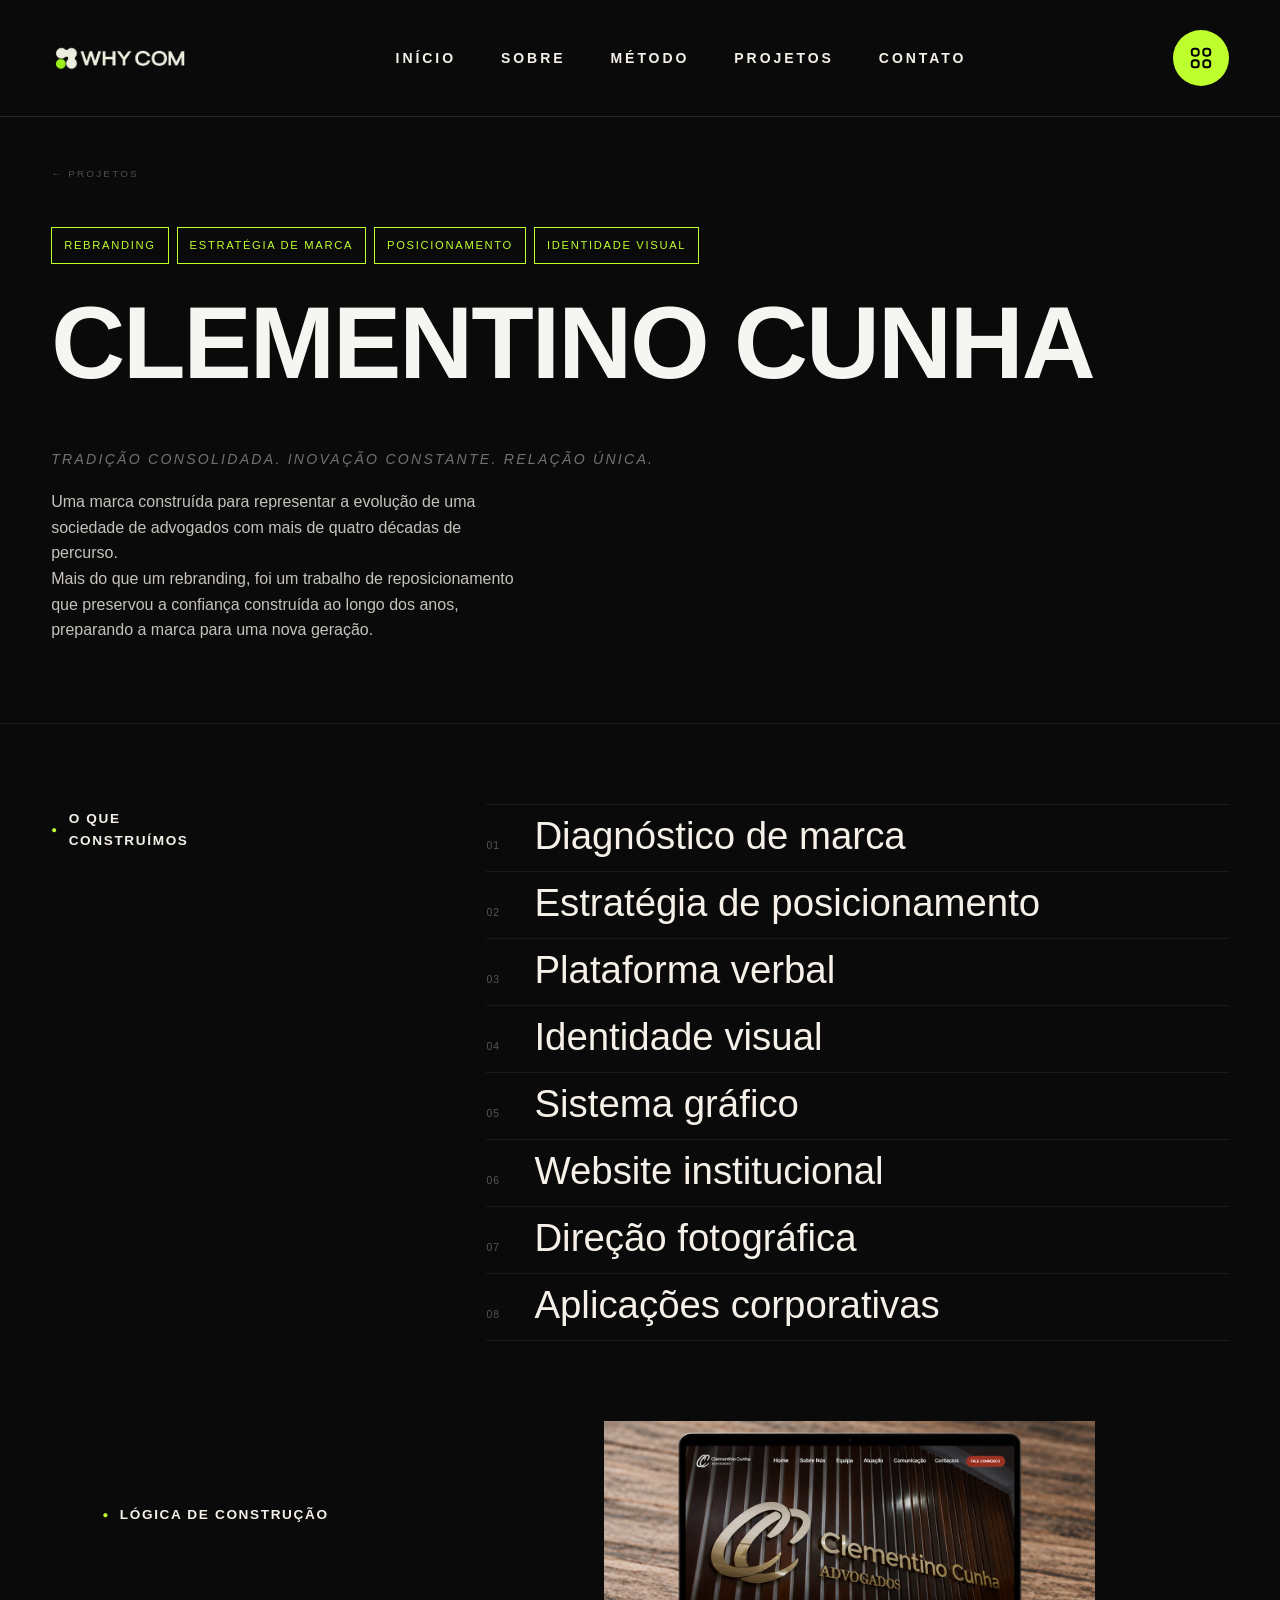
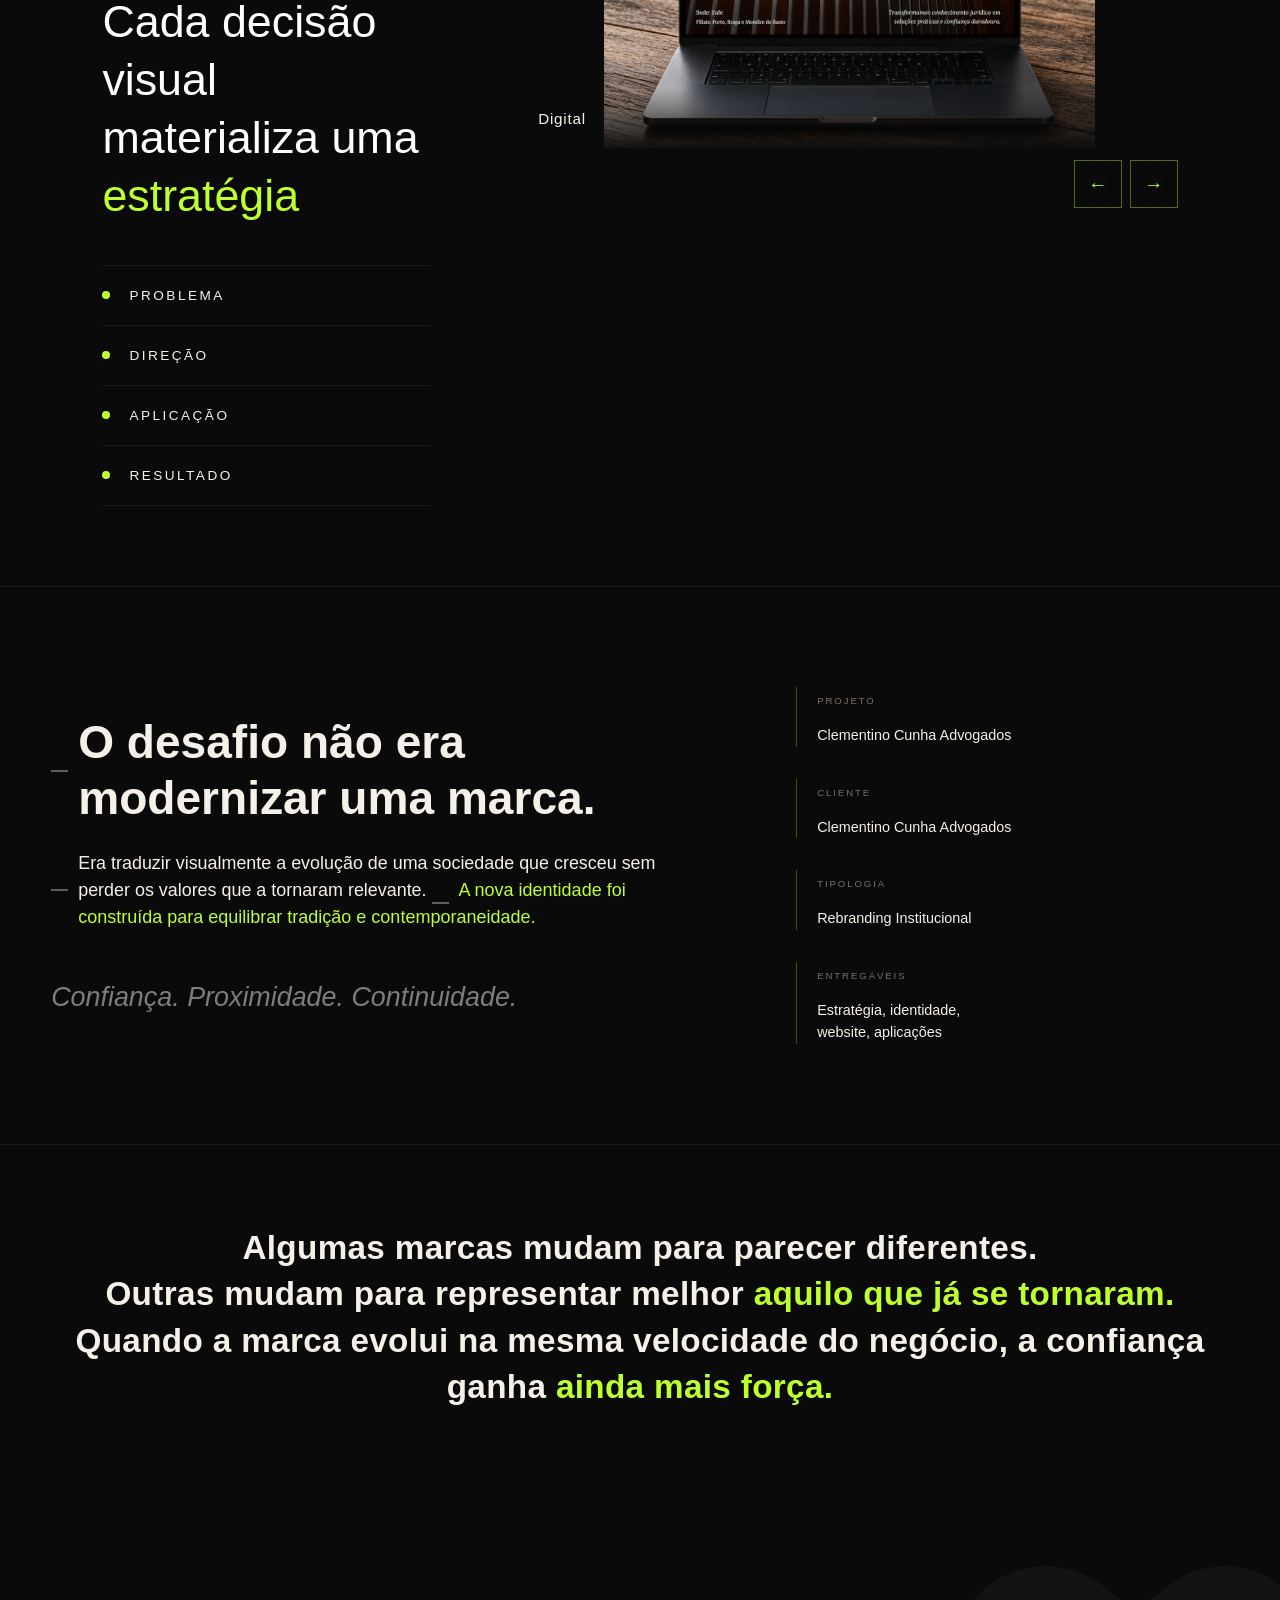
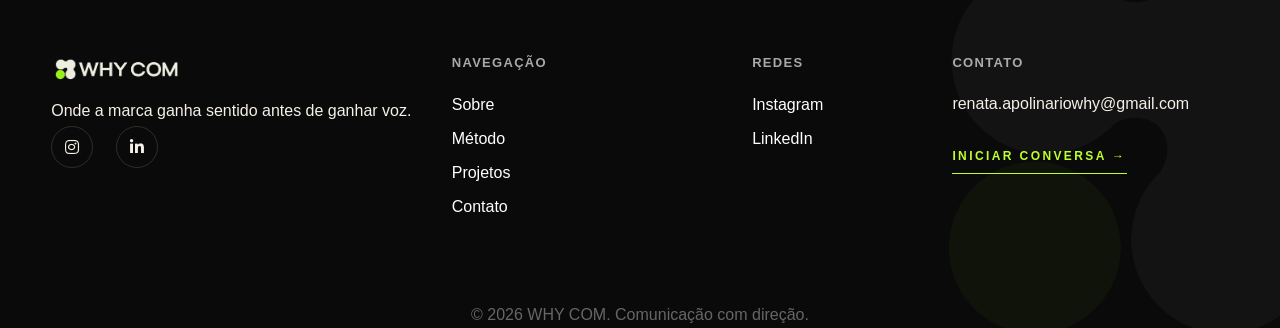
==== commit 948bab23: "Alterações 28.07" ====
--- a/ovix-html-package/ovix/clementino-cunha.html
+++ b/ovix-html-package/ovix/clementino-cunha.html
@@ -126,11 +126,20 @@
 }
 
 .wc-lightbox__nav--prev {
-  left: -60px;
+  left: 8px;
 }
 
 .wc-lightbox__nav--next {
-  right: -60px;
+  right: 8px;
+}
+
+@media (min-width: 768px) {
+  .wc-lightbox__nav--prev {
+    left: -60px;
+  }
+  .wc-lightbox__nav--next {
+    right: -60px;
+  }
 }
   </style>
 </head>
@@ -385,33 +394,33 @@
                   <div class="swiper-wrapper">
                     <div class="swiper-slide">
                       <div class="wc-direction__cell">
-                        <img src="assets/clientes/CLEMENTINO CUNHA/digtial.jpg" alt="Digital"
+                        <img src="assets/Portfolio/digital-clementino.jpg" alt="Digital"
                              class="wc-lightbox-trigger"
-                             data-src="assets/clientes/CLEMENTINO CUNHA/digital.png">
+                             data-src="assets/Portfolio/digital-clementino.jpg">
                         <span class="wc-direction__cell-label">Digital</span>
                       </div>
                     </div>
                     <div class="swiper-slide">
                       <div class="wc-direction__cell">
-                        <img src="assets/clientes/CLEMENTINO CUNHA/rebranding.jpg" alt="Rebranding"
+                        <img src="assets/Portfolio/rebranding-clementino.jpg" alt="Rebranding"
                              class="wc-lightbox-trigger"
-                             data-src="assets/clientes/CLEMENTINO CUNHA/rebranding.png">
+                             data-src="assets/Portfolio/rebranding-clementino.jpg">
                         <span class="wc-direction__cell-label">Rebranding</span>
                       </div>
                     </div>
                     <div class="swiper-slide">
                       <div class="wc-direction__cell">
-                        <img src="assets/clientes/CLEMENTINO CUNHA/cartao.jpg" alt="Cartão de Visita"
+                        <img src="assets/Portfolio/cartao-clementino.jpg" alt="Cartão de Visita"
                              class="wc-lightbox-trigger"
-                             data-src="assets/clientes/CLEMENTINO CUNHA/cartao.png">
+                             data-src="assets/Portfolio/cartao-clementino.jpg">
                         <span class="wc-direction__cell-label">Cartão de Visita</span>
                       </div>
                     </div>
                     <div class="swiper-slide">
                       <div class="wc-direction__cell">
-                        <img src="assets/clientes/CLEMENTINO CUNHA/aplicacao.jpg" alt="Aplicação"
+                        <img src="assets/Portfolio/aplicacao-clementino.jpg" alt="Aplicação"
                              class="wc-lightbox-trigger"
-                             data-src="assets/clientes/CLEMENTINO CUNHA/aplicacao.jpg">
+                             data-src="assets/Portfolio/aplicacao-clementino.jpg">
                         <span class="wc-direction__cell-label">Aplicação</span>
                       </div>
                     </div>
@@ -642,7 +651,6 @@
   }
 
   function openLB(src, index) {
-    if (window.innerWidth < 1024) return;
     currentIndex = index;
     lbImg.src = src;
     lb.classList.add('wc-lightbox--active');
@@ -683,6 +691,18 @@
     if (e.key === 'ArrowLeft') prevSlide();
   });
 
+  // Touch swipe support for mobile
+  var touchStartX = 0;
+  lb.addEventListener('touchstart', function(e) {
+    touchStartX = e.touches[0].clientX;
+  }, { passive: true });
+  lb.addEventListener('touchend', function(e) {
+    var dx = e.changedTouches[0].clientX - touchStartX;
+    if (Math.abs(dx) > 50) {
+      if (dx < 0) nextSlide(); else prevSlide();
+    }
+  });
+
   // Adicionar setas no lightbox
   var lbBox = lb.querySelector('.wc-lightbox__box');
 
--- a/ovix-html-package/ovix/assets/css/main.css
+++ b/ovix-html-package/ovix/assets/css/main.css
@@ -7343,8 +7343,8 @@
   left: 0;
   right: 0;
   background: linear-gradient(to top,
-    rgba(0,0,0,0.95) 0%,
-    rgba(0,0,0,0.80) 40%,
+    rgba(0,0,0,1) 0%,
+    rgba(0,0,0,0.85) 45%,
     rgba(0,0,0,0) 100%);
   padding: 1.25rem 1.5rem 1.5rem;
   opacity: 0;
@@ -10166,13 +10166,20 @@
 }
 
 /* Título da seção */
+.why-metodo .section-title-three {
+  text-align: left !important;
+}
 .why-metodo .section-title-three__title {
   font-family: 'Blauer Nue', sans-serif;
   font-weight: 800;
-  font-size: clamp(1.8rem, 3.5vw, 3rem);
+  font-size: clamp(2.6rem, 5.5vw, 5rem);
   color: #F5F0E8;
-  line-height: 1.15;
+  line-height: 1.1;
   margin-top: .8rem;
+}
+.why-metodo .why-sobre-inst__texto {
+  margin-top: 1.5rem;
+  max-width: 100%;
 }
 
 /* Cards */
@@ -11762,7 +11769,7 @@
   position: absolute;
   bottom: 0; left: 0; right: 0;
   padding: 5rem 1.5rem 2rem 1.5rem;
-  background: linear-gradient(to top, rgba(10,10,10,.95) 0%, rgba(10,10,10,.7) 60%, transparent 100%);
+  background: linear-gradient(to top, rgba(10,10,10,1) 0%, rgba(10,10,10,0.85) 55%, transparent 100%);
   opacity: 0;
   transition: opacity .4s ease;
   z-index: 2;
@@ -11921,4 +11928,321 @@
   .why-footer-logo-img {
     height: 34px;
   }
-}+}
+
+/* ============================================================
+   MOBILE FIXES — revisão responsiva WHY COM
+   ============================================================ */
+
+/* ── 1. Método: padding excessivo em mobile ──────────────── */
+@media (max-width: 768px) {
+  .why-metodo {
+    padding: 70px 0 60px;
+  }
+}
+@media (max-width: 575px) {
+  .why-metodo {
+    padding: 50px 0 40px;
+  }
+}
+
+/* ── 2. Portfólio: pt-145 pb-150 → reduzir em mobile ─────── */
+@media (max-width: 768px) {
+  .portfolio.pt-145 {
+    padding-top: 70px !important;
+  }
+  .portfolio.pb-150 {
+    padding-bottom: 70px !important;
+  }
+}
+@media (max-width: 575px) {
+  .portfolio.pt-145 {
+    padding-top: 50px !important;
+  }
+  .portfolio.pb-150 {
+    padding-bottom: 50px !important;
+  }
+}
+
+/* ── 3. Portfólio: logo decorativa oculta em mobile ─────── */
+@media (max-width: 991px) {
+  .portfolio .col-lg-7.text-end {
+    display: none !important;
+  }
+  .portfolio .col-lg-5 {
+    width: 100%;
+    max-width: 100%;
+    flex: 0 0 100%;
+  }
+}
+
+/* ── 4. Cards de projeto: overlay visível em touch ────────── */
+/*   Em telas touch o :hover não dispara — exibir sempre      */
+@media (max-width: 991px) {
+  .why-projetos-swiper .why-port-overlay {
+    opacity: 1;
+    background: linear-gradient(to top,
+      rgba(0,0,0,0.96) 0%,
+      rgba(0,0,0,0.70) 45%,
+      rgba(0,0,0,0) 100%);
+  }
+}
+
+/* ── 5. Swiper nav: tamanho e espaço em mobile ────────────── */
+@media (max-width: 575px) {
+  .why-swiper-nav {
+    margin-top: 1.25rem;
+    gap: 0.5rem;
+  }
+  .why-swiper-prev,
+  .why-swiper-next {
+    width: 38px;
+    height: 38px;
+    font-size: 0.9rem;
+  }
+}
+
+/* ── 6. Marquee logos: padding vertical em mobile ─────────── */
+@media (max-width: 768px) {
+  .why-marquee-logos {
+    padding: 0.75rem 0;
+  }
+}
+
+/* ── 7. CTA hero: sem overflow em telas <390px ────────────── */
+@media (max-width: 390px) {
+  .why-hero__cta-wrap {
+    width: 90%;
+    text-align: center;
+  }
+  .why-hero__cta-bottom {
+    font-size: 0.6rem;
+    padding: 0.6rem 1.1rem;
+    letter-spacing: 0.14em;
+  }
+}
+
+/* ── 8. Footer copyright: respiro inferior em mobile ─────── */
+@media (max-width: 575px) {
+  .footer-copyright {
+    padding-bottom: 1.5rem;
+  }
+}
+
+/* ── 9. Método: seção título alinhado à esquerda em mobile── */
+@media (max-width: 768px) {
+  .why-metodo .section-title-three {
+    text-align: left !important;
+  }
+}
+
+/* ── 10. Fechamento: imagem mais alta em landscape mobile ─── */
+@media (max-width: 575px) and (orientation: landscape) {
+  .why-fechamento__img-col {
+    height: 45vw;
+  }
+}
+
+/* ── 11. Tensão: garantir visibilidade em telas muito pequenas */
+@media (max-width: 390px) {
+  .why-tensao-frame {
+    left: 1rem;
+    right: 1rem;
+  }
+  .wtf-title {
+    font-size: clamp(2rem, 11vw, 3rem);
+  }
+  .wtf-title--solo {
+    font-size: clamp(2.4rem, 13vw, 3.5rem);
+  }
+  .wtf-sub {
+    font-size: clamp(0.9rem, 4vw, 1.2rem);
+  }
+}
+/* ============================================================
+   WHY SOBRE INSTITUCIONAL
+   ============================================================ */
+.why-sobre-inst__texto {
+  font-family: 'Blauer Nue', sans-serif;
+  font-weight: 300;
+  font-size: clamp(1.05rem, 1.6vw, 1.4rem);
+  line-height: 1.6;
+  color: rgba(245,240,232,.65);
+  margin: 0;
+  text-align: left;
+}
+.why-sobre-inst__destaque {
+  color: #BEFF2E;
+  font-weight: 400;
+}
+
+/* ============================================================
+   WHY MÉTODO — linha prática por pilar
+   ============================================================ */
+.why-metodo__linha-pratica {
+  font-family: 'Just Sans', sans-serif;
+  font-size: 0.78rem;
+  font-weight: 400;
+  letter-spacing: 0.06em;
+  color: #BEFF2E;
+  text-transform: uppercase;
+  margin: 0 0 1rem 0;
+  padding-bottom: 0.75rem;
+  border-bottom: 1px solid rgba(190,255,46,.15);
+}
+
+/* ============================================================
+   WHY FECHAMENTO — frase de autoridade
+   ============================================================ */
+.why-fechamento__autoridade {
+  font-family: 'Just Sans', sans-serif;
+  font-size: 0.85rem;
+  font-weight: 400;
+  color: #BEFF2E;
+  letter-spacing: 0.04em;
+  line-height: 1.6;
+  margin-bottom: 28px;
+  padding-left: 12px;
+  border-left: 2px solid #BEFF2E;
+}
+
+/* ============================================================
+   WHY SERVIÇOS — O QUE FAZEMOS
+   ============================================================ */
+.why-servicos {
+  background: #0A0A0A;
+  padding: 5rem 0 5rem;
+  border-top: 1px solid rgba(245,240,232,.06);
+  border-bottom: 1px solid rgba(245,240,232,.06);
+}
+.why-servicos__header {
+  margin-bottom: 2.5rem;
+}
+.why-servicos__label {
+  font-family: 'Just Sans', sans-serif;
+  font-size: 0.6rem;
+  font-weight: 400;
+  letter-spacing: 0.32em;
+  text-transform: uppercase;
+  color: #BEFF2E;
+}
+.why-servicos__lista {
+  list-style: none;
+  padding: 0;
+  margin: 0;
+}
+.why-servicos__item {
+  display: flex;
+  align-items: center;
+  gap: 1.5rem;
+  padding: 1.1rem 0;
+  border-bottom: 1px solid rgba(245,240,232,.07);
+  cursor: default;
+  transition: border-color 0.25s ease;
+}
+.why-servicos__item:first-child {
+  border-top: 1px solid rgba(245,240,232,.07);
+}
+.why-servicos__item:hover {
+  border-bottom-color: rgba(190,255,46,.3);
+}
+.why-servicos__item:hover .why-servicos__nome {
+  color: #F5F0E8;
+}
+.why-servicos__item:hover .why-servicos__arr {
+  opacity: 1;
+  transform: translateX(6px);
+}
+.why-servicos__num {
+  font-family: 'Just Sans', sans-serif;
+  font-size: 0.6rem;
+  letter-spacing: 0.12em;
+  color: rgba(245,240,232,.2);
+  min-width: 2rem;
+  font-weight: 300;
+}
+.why-servicos__nome {
+  font-family: 'Blauer Nue', sans-serif;
+  font-weight: 300;
+  font-size: clamp(1.3rem, 2.4vw, 2rem);
+  color: rgba(245,240,232,.65);
+  flex: 1;
+  line-height: 1.1;
+  transition: color 0.25s ease;
+}
+.why-servicos__arr {
+  font-size: 1rem;
+  color: #BEFF2E;
+  opacity: 0;
+  transition: opacity 0.25s ease, transform 0.25s ease;
+}
+@media (max-width: 768px) {
+  .why-servicos { padding: 3.5rem 0; }
+  .why-servicos__nome { font-size: clamp(1.1rem, 4.5vw, 1.5rem); }
+  .why-servicos__item { gap: 1rem; padding: 0.9rem 0; }
+  .why-servicos__arr { opacity: 1; } /* sempre visível em touch */
+}
+
+/* ============================================================
+   CARROSSEL PÁGINAS INTERNAS — aspect-ratio 4:2
+   ============================================================ */
+
+/* Proporção 4:2 (= 2:1) substituindo o 3:4 anterior */
+.wc-direction-swiper .wc-direction__cell {
+  aspect-ratio: 4 / 2;
+  background: #0A0A0A; /* fundo preto de apoio */
+}
+
+/* object-fit: contain para mostrar imagem completa sem corte */
+.wc-direction-swiper .wc-direction__cell img {
+  object-fit: contain;
+  object-position: center center;
+  background: #0A0A0A;
+}
+
+/* Altura do container do swiper: auto em vez de 100% do parent */
+.wc-direction-swiper-container {
+  height: auto !important;
+}
+.wc-direction-swiper {
+  height: auto !important;
+}
+
+/* Coluna direita: auto-height */
+.wc-direction__right {
+  height: auto;
+  align-self: flex-start;
+}
+
+/* Setas: manter fora da área de imagem */
+.wc-direction-swiper-nav {
+  position: relative;
+  bottom: auto;
+  right: auto;
+  display: flex;
+  justify-content: flex-end;
+  gap: 8px;
+  padding: 12px 0 0;
+}
+
+@media (max-width: 768px) {
+  .wc-direction-swiper .wc-direction__cell {
+    aspect-ratio: 4 / 2;
+  }
+}
+@media (max-width: 575px) {
+  .wc-direction-swiper .wc-direction__cell {
+    aspect-ratio: 4 / 3; /* um pouco mais alto em telas muito pequenas */
+  }
+}
+
+/* ── Tags dos cards de projeto ───────────────────────────── */
+.wpo-tags {
+  font-family: 'Just Sans', sans-serif;
+  font-size: 0.82rem;
+  font-weight: 400;
+  letter-spacing: 0.10em;
+  color: rgba(245, 240, 232, 0.90);
+  margin: 0 0 0.5rem 0;
+  line-height: 1.5;
+}
--- a/ovix-html-package/ovix/assets/css/cliente.css
+++ b/ovix-html-package/ovix/assets/css/cliente.css
@@ -322,7 +322,7 @@
   margin-top: 0;
   padding-top: 0;
   padding-right: max(40px, 4vw);
-  align-self: stretch;
+  align-self: flex-start; /* altura auto — acompanha o swiper */
   position: relative;
 }
 
@@ -376,35 +376,35 @@
   flex-shrink: 0;
 }
 
-/* Swiper */
+/* Swiper — proporção 4:2, contain sem corte */
 .wc-direction-swiper-container {
-  position: absolute;
-  inset: 0;
+  position: relative;
+  inset: auto;
   width: 100%;
-  height: 100%;
+  height: auto;
 }
 
 .wc-direction-swiper {
   width: 100%;
-  height: 100%;
+  height: auto;
   overflow: hidden;
 }
 
 .wc-direction-swiper .wc-direction__cell {
   position: relative;
   width: 100%;
-  height: 100%;
-  aspect-ratio: 3/4;
+  height: auto;
+  aspect-ratio: 4 / 2;
   max-height: none;
-  background: #1A1714;
+  background: #0A0A0A; /* fundo preto de apoio quando a imagem não preenche */
 }
 
 .wc-direction-swiper .wc-direction__cell img {
   width: 100%;
   height: 100%;
   display: block;
-  object-fit: cover;
-  object-position: center;
+  object-fit: contain;   /* mostra a imagem completa, sem corte */
+  object-position: center center;
 }
 
 .wc-direction-swiper .wc-direction__cell::after {
@@ -431,16 +431,18 @@
   z-index: 2;
 }
 
-/* Navegação do Swiper */
+/* Navegação do Swiper — fora da imagem, abaixo do carrossel */
 .wc-direction-swiper-nav {
-  position: absolute;
-  bottom: 24px;
-  right: 24px;
+  position: relative;
+  bottom: auto;
+  right: auto;
   top: auto;
   display: flex;
   flex-direction: row;
+  justify-content: flex-end;
   gap: 8px;
   z-index: 10;
+  padding-top: 12px;
 }
 
 .wc-direction-swiper-prev,
@@ -866,15 +868,17 @@
   .wc-direction__right {
     position: relative;
     height: auto;
+    padding-right: max(24px, 4vw);
   }
 
   .wc-direction-swiper-container {
     position: relative;
     inset: auto;
+    height: auto;
   }
 
   .wc-direction-swiper .wc-direction__cell {
-    aspect-ratio: 3/4;
+    aspect-ratio: 4 / 2;
   }
 
   .wc-direction__headline {
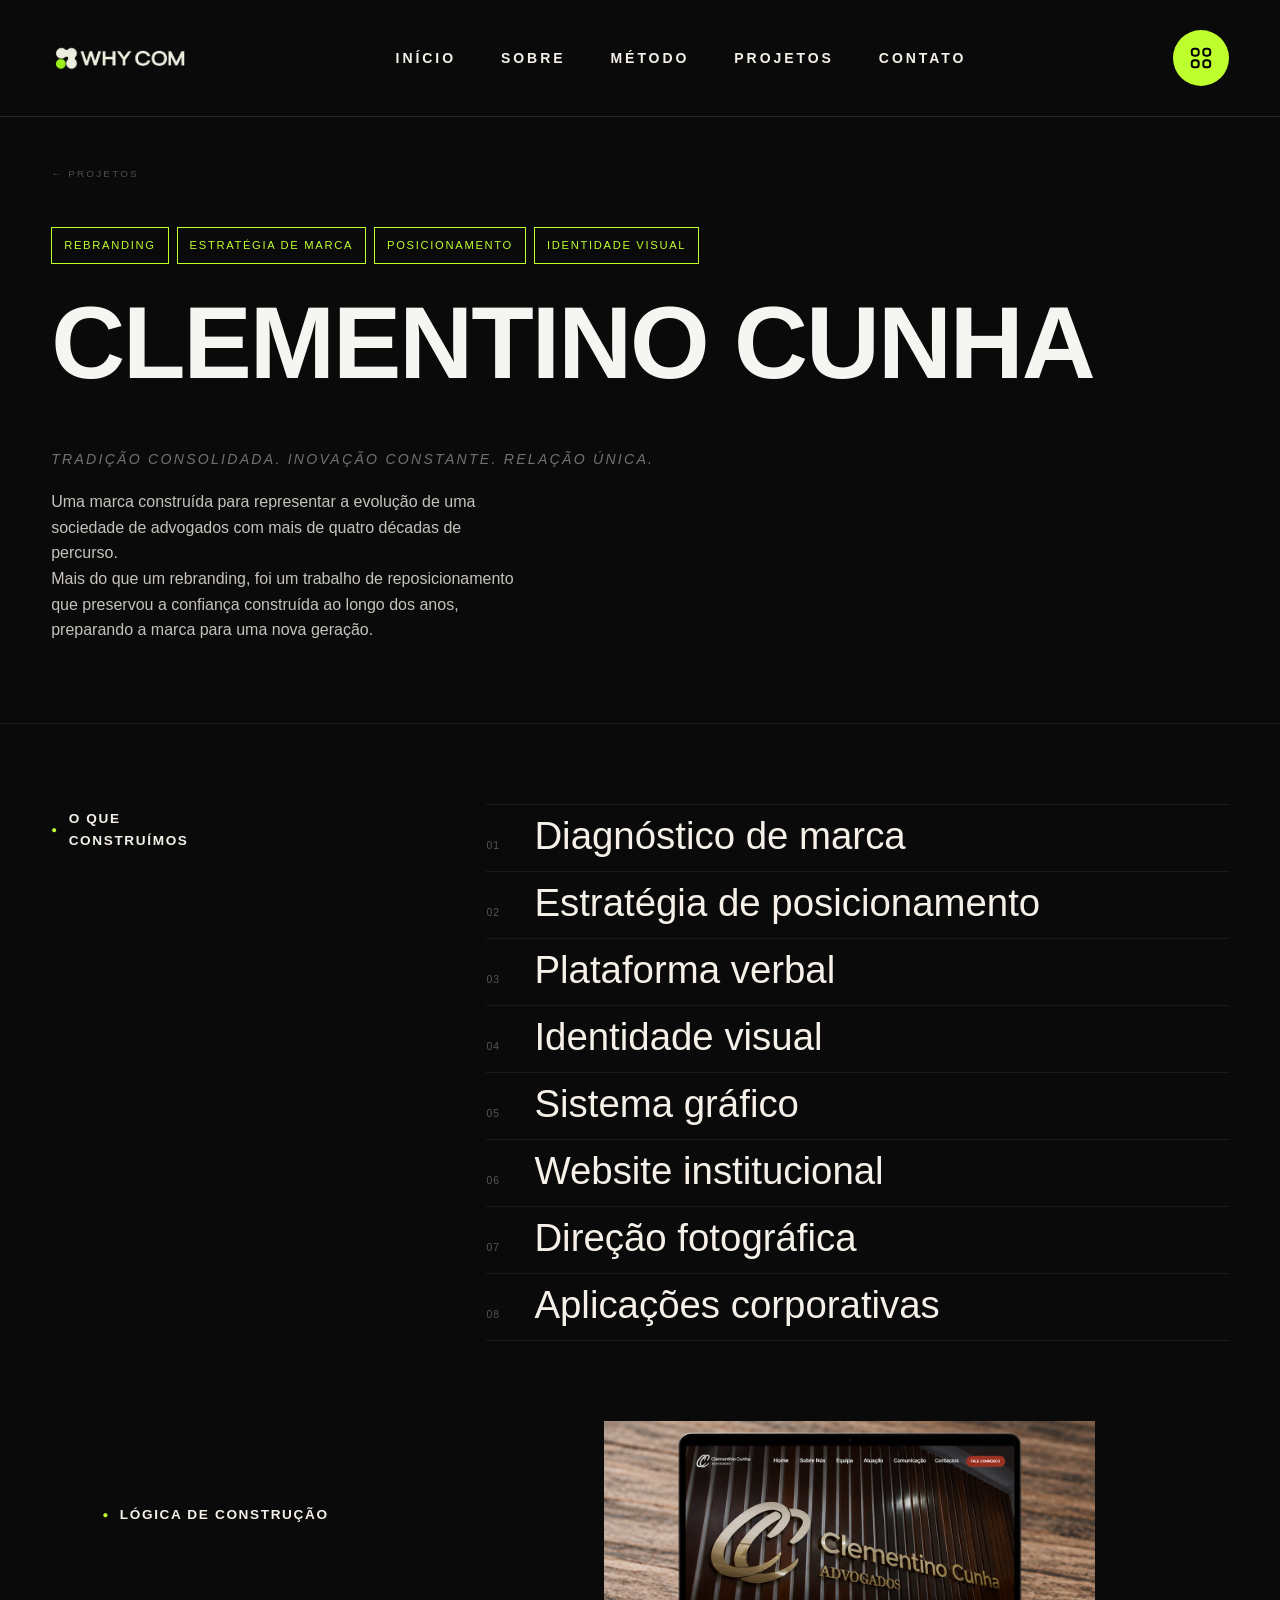
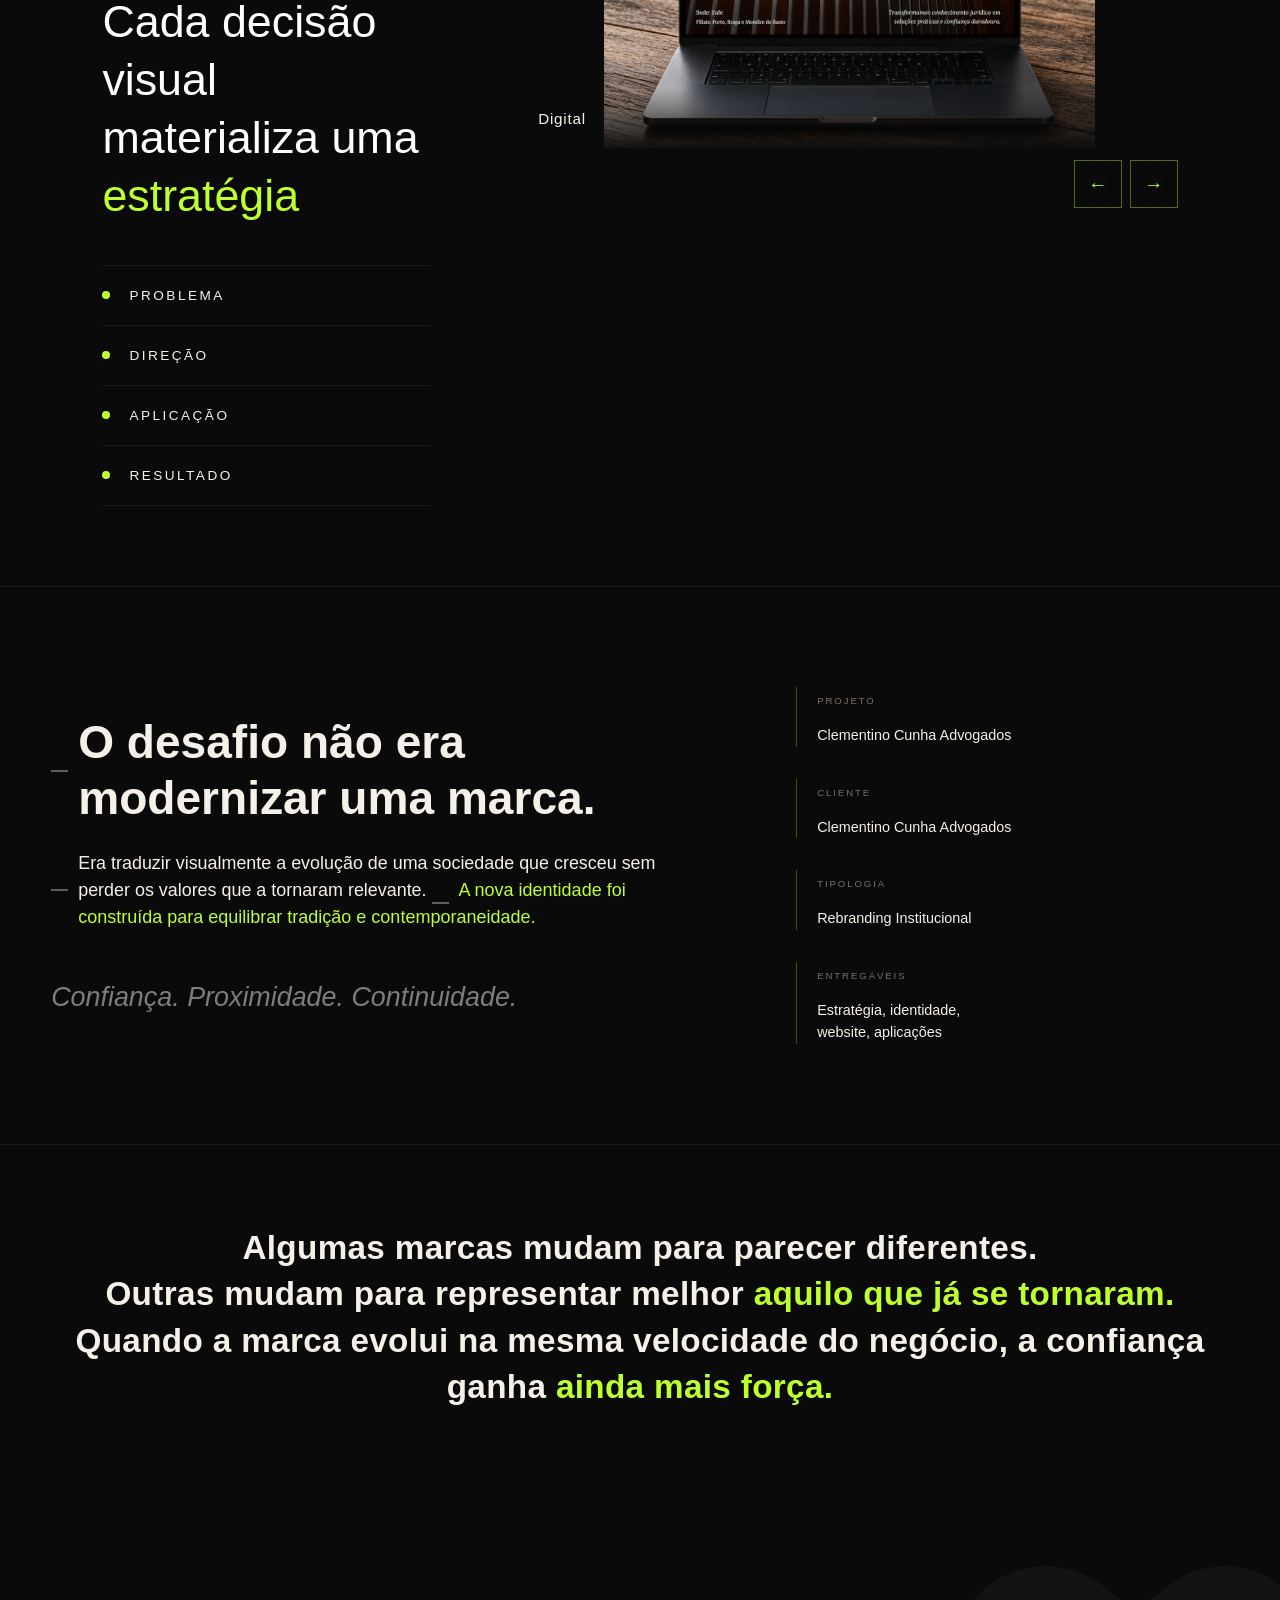
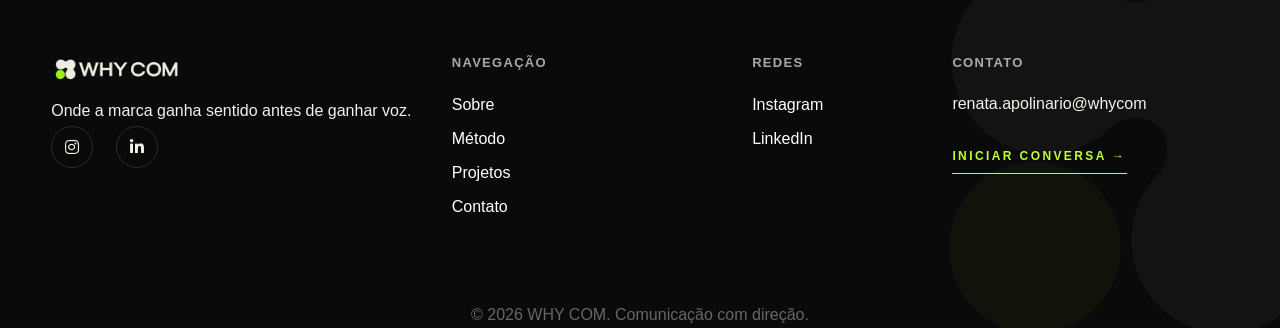
==== commit 17f9154c: "email" ====
--- a/ovix-html-package/ovix/clementino-cunha.html
+++ b/ovix-html-package/ovix/clementino-cunha.html
@@ -261,7 +261,7 @@
           <div class="col-xl-4 col-md-5 right-area">
             <ul>
               <li><span class="title">Fale com a WHY COM</span></li>
-              <li><a href="mailto:renata.apolinariowhy@gmail.com">renata.apolinariowhy@gmail.com</a></li>
+              <li><a href="mailto:renata.apolinario@whycom">renata.apolinario@whycom</a></li>
             </ul>
             <ul>
               <li><span class="title">Siga a marca</span></li>
@@ -548,9 +548,9 @@
               <div class="footer-widget">
                 <h3 class="widget-title">CONTATO</h3>
                 <p style="font-family:'Just Sans',sans-serif;font-weight:300;color:#F5F0E8;line-height:1.8;">
-                  renata.apolinariowhy@gmail.com
+                  renata.apolinario@whycom
                 </p>
-                <a href="mailto:renata.apolinariowhy@gmail.com" class="why-footer-cta-link">
+                <a href="mailto:renata.apolinario@whycom" class="why-footer-cta-link">
                   Iniciar conversa →
                 </a>
               </div>
